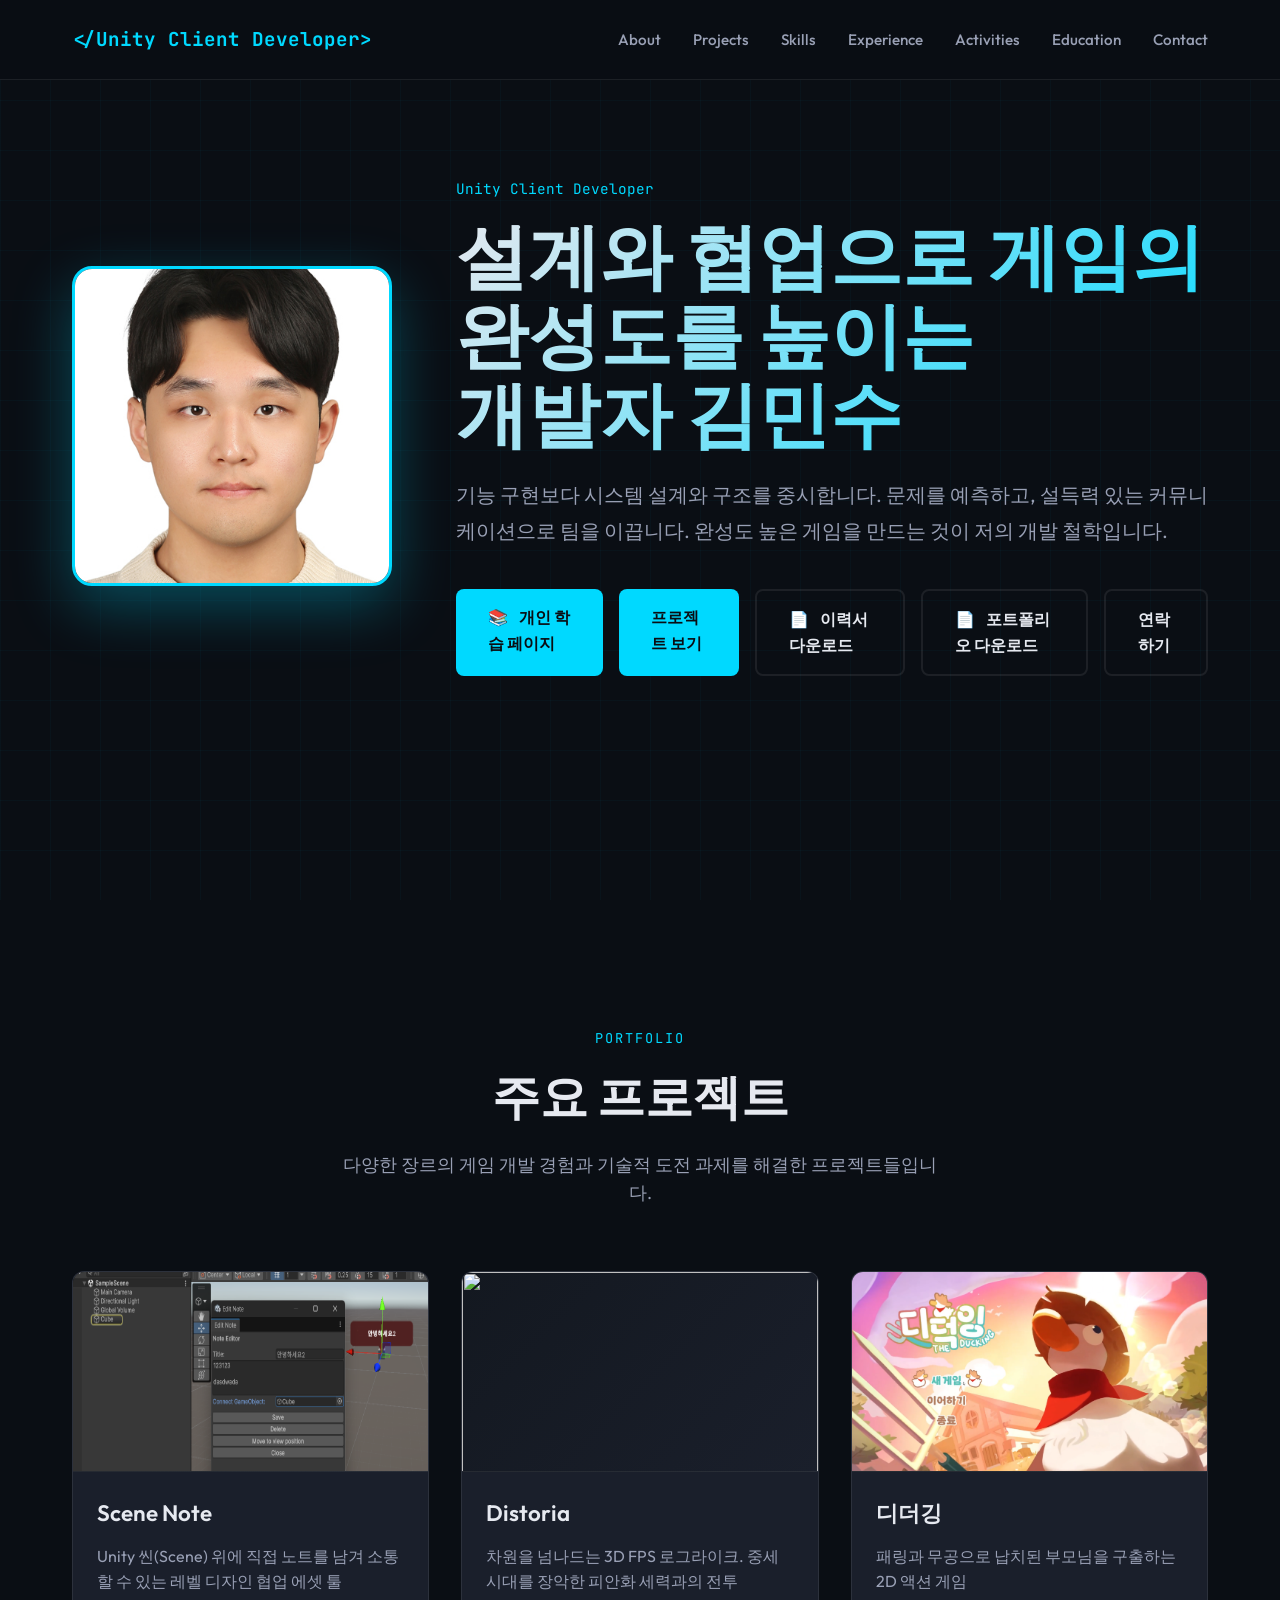
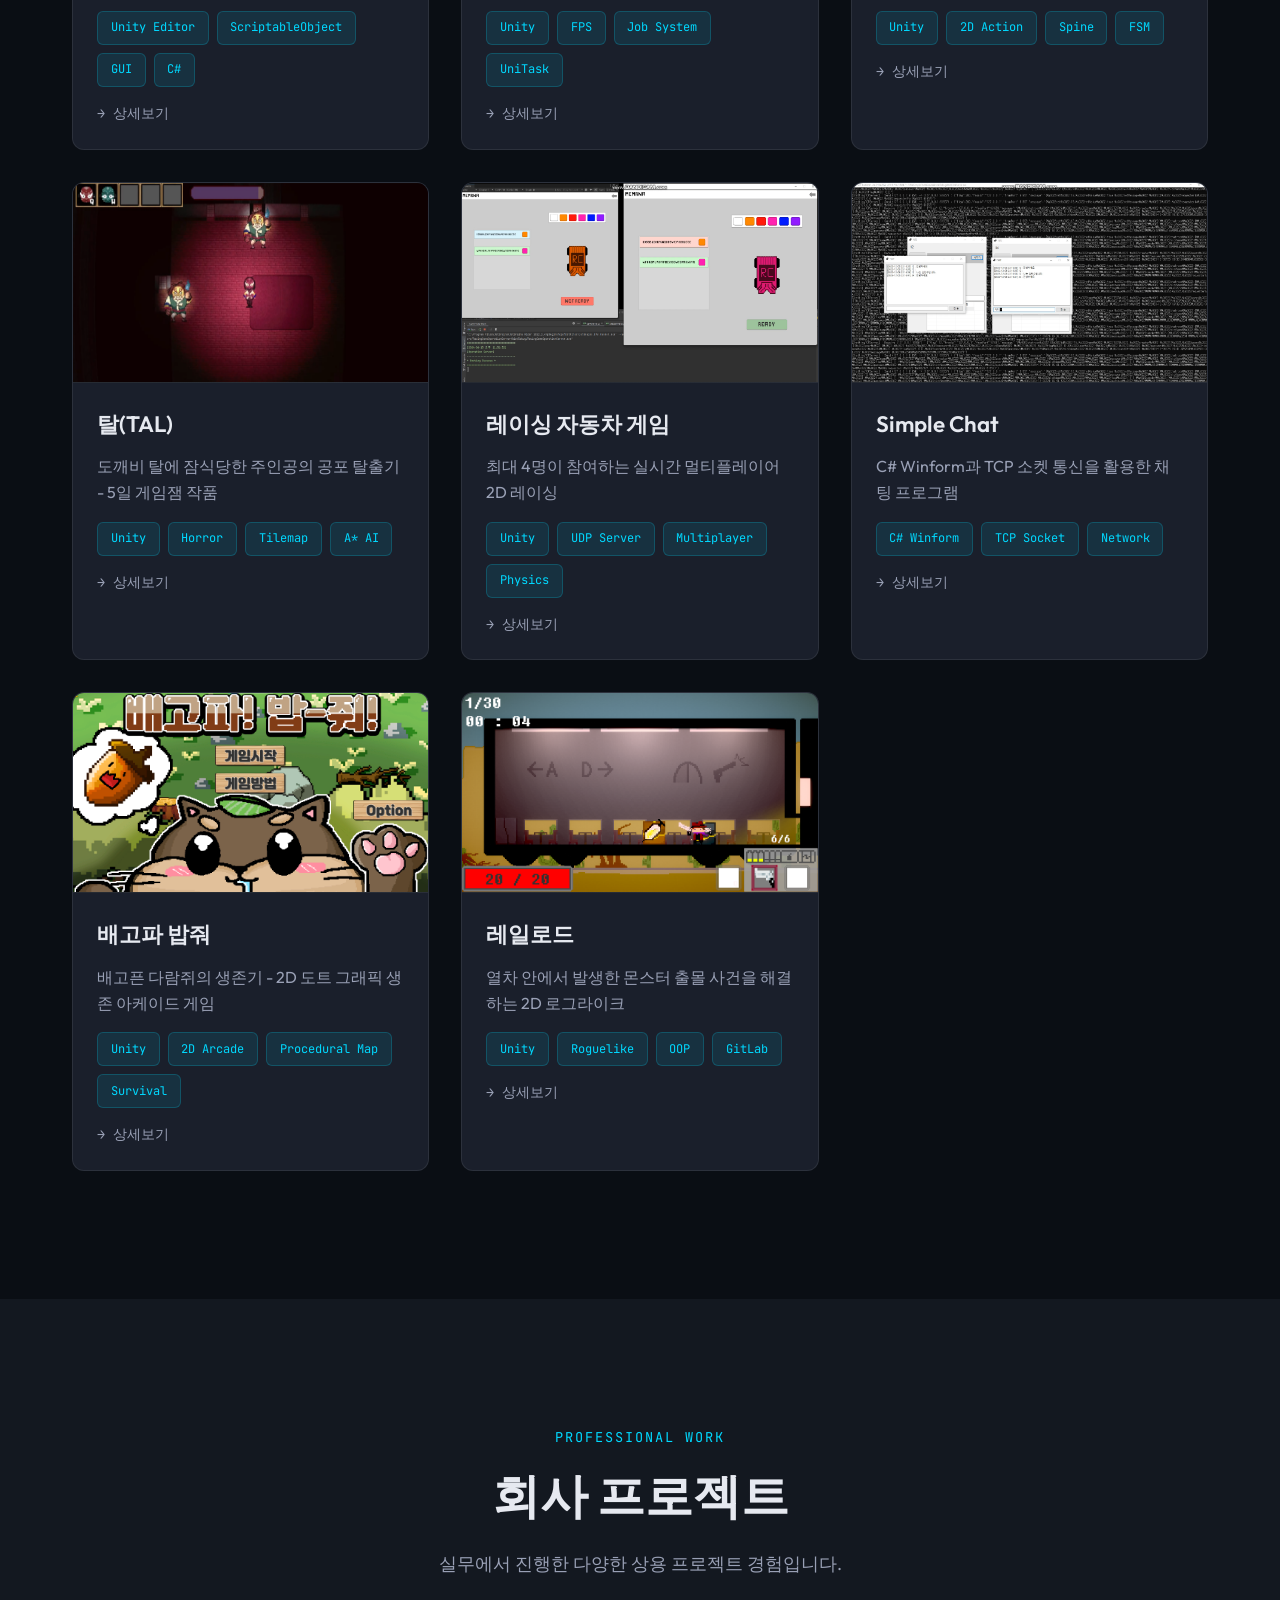
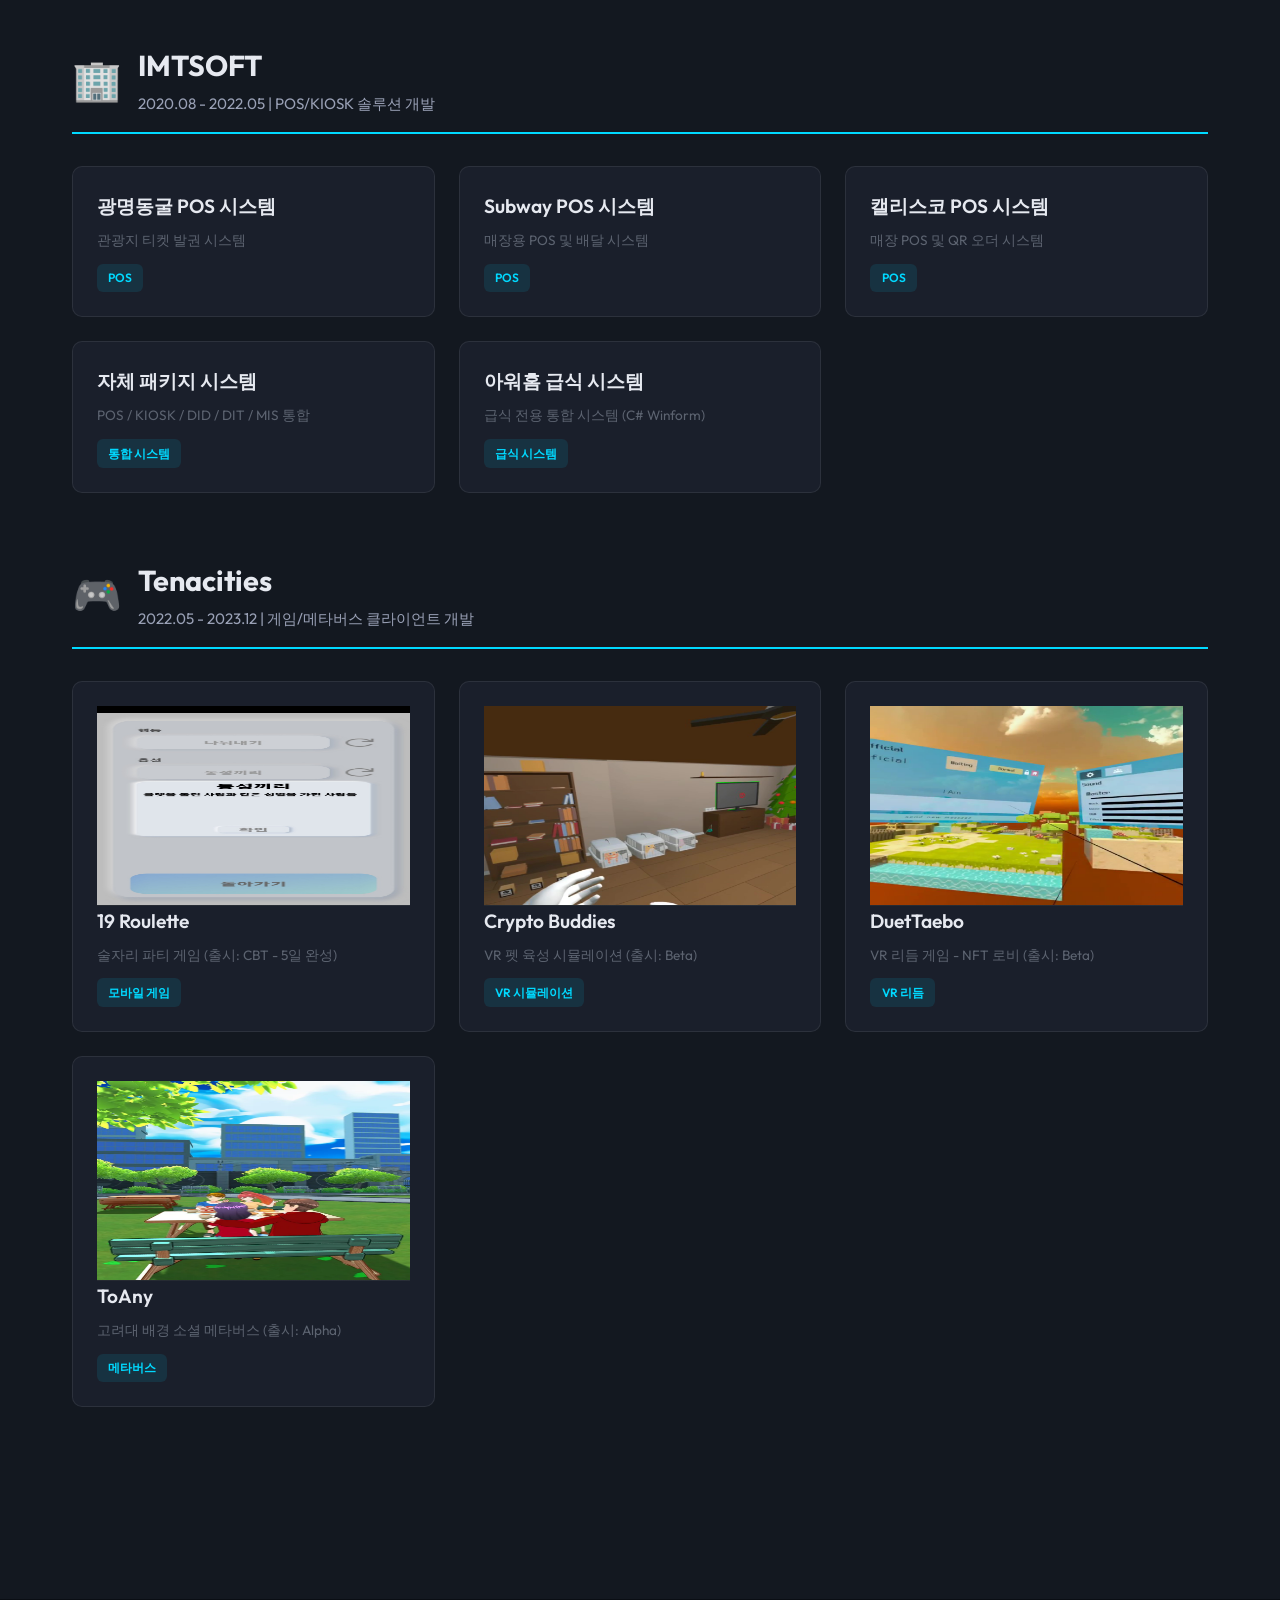
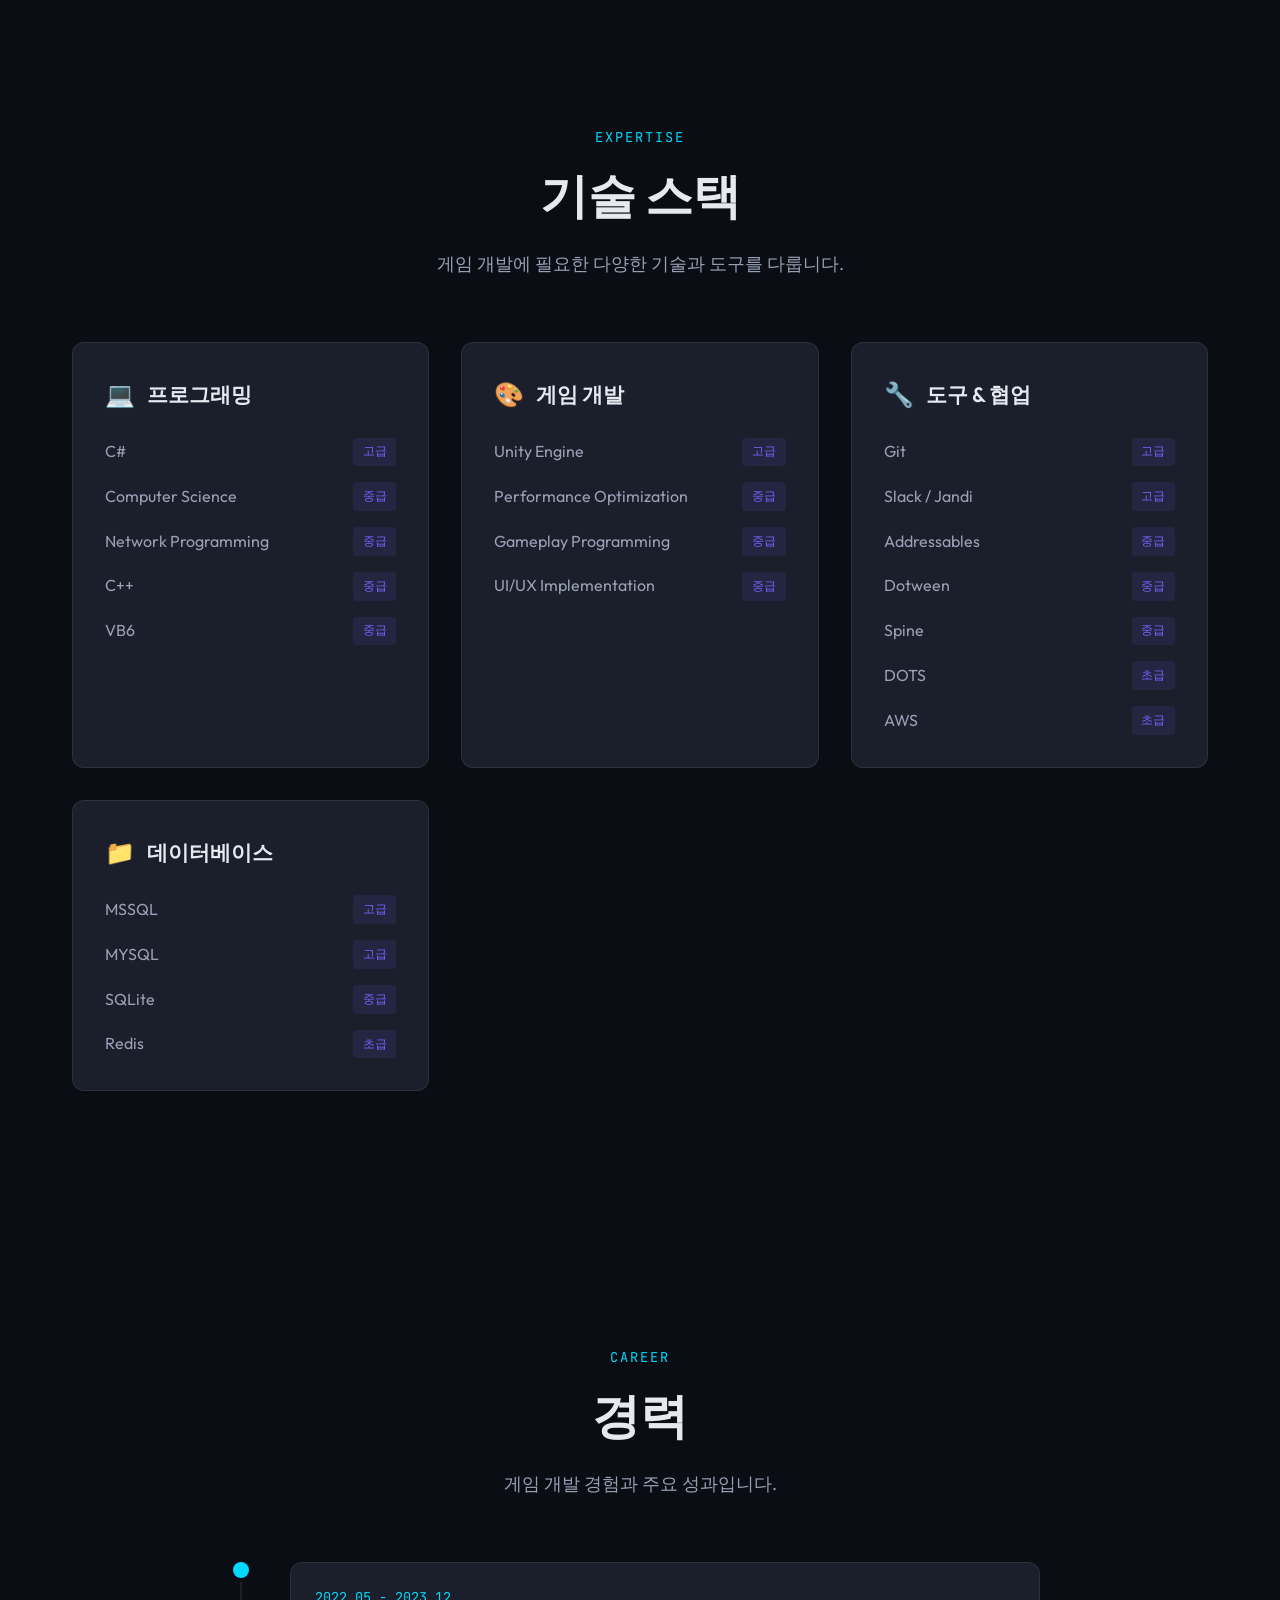
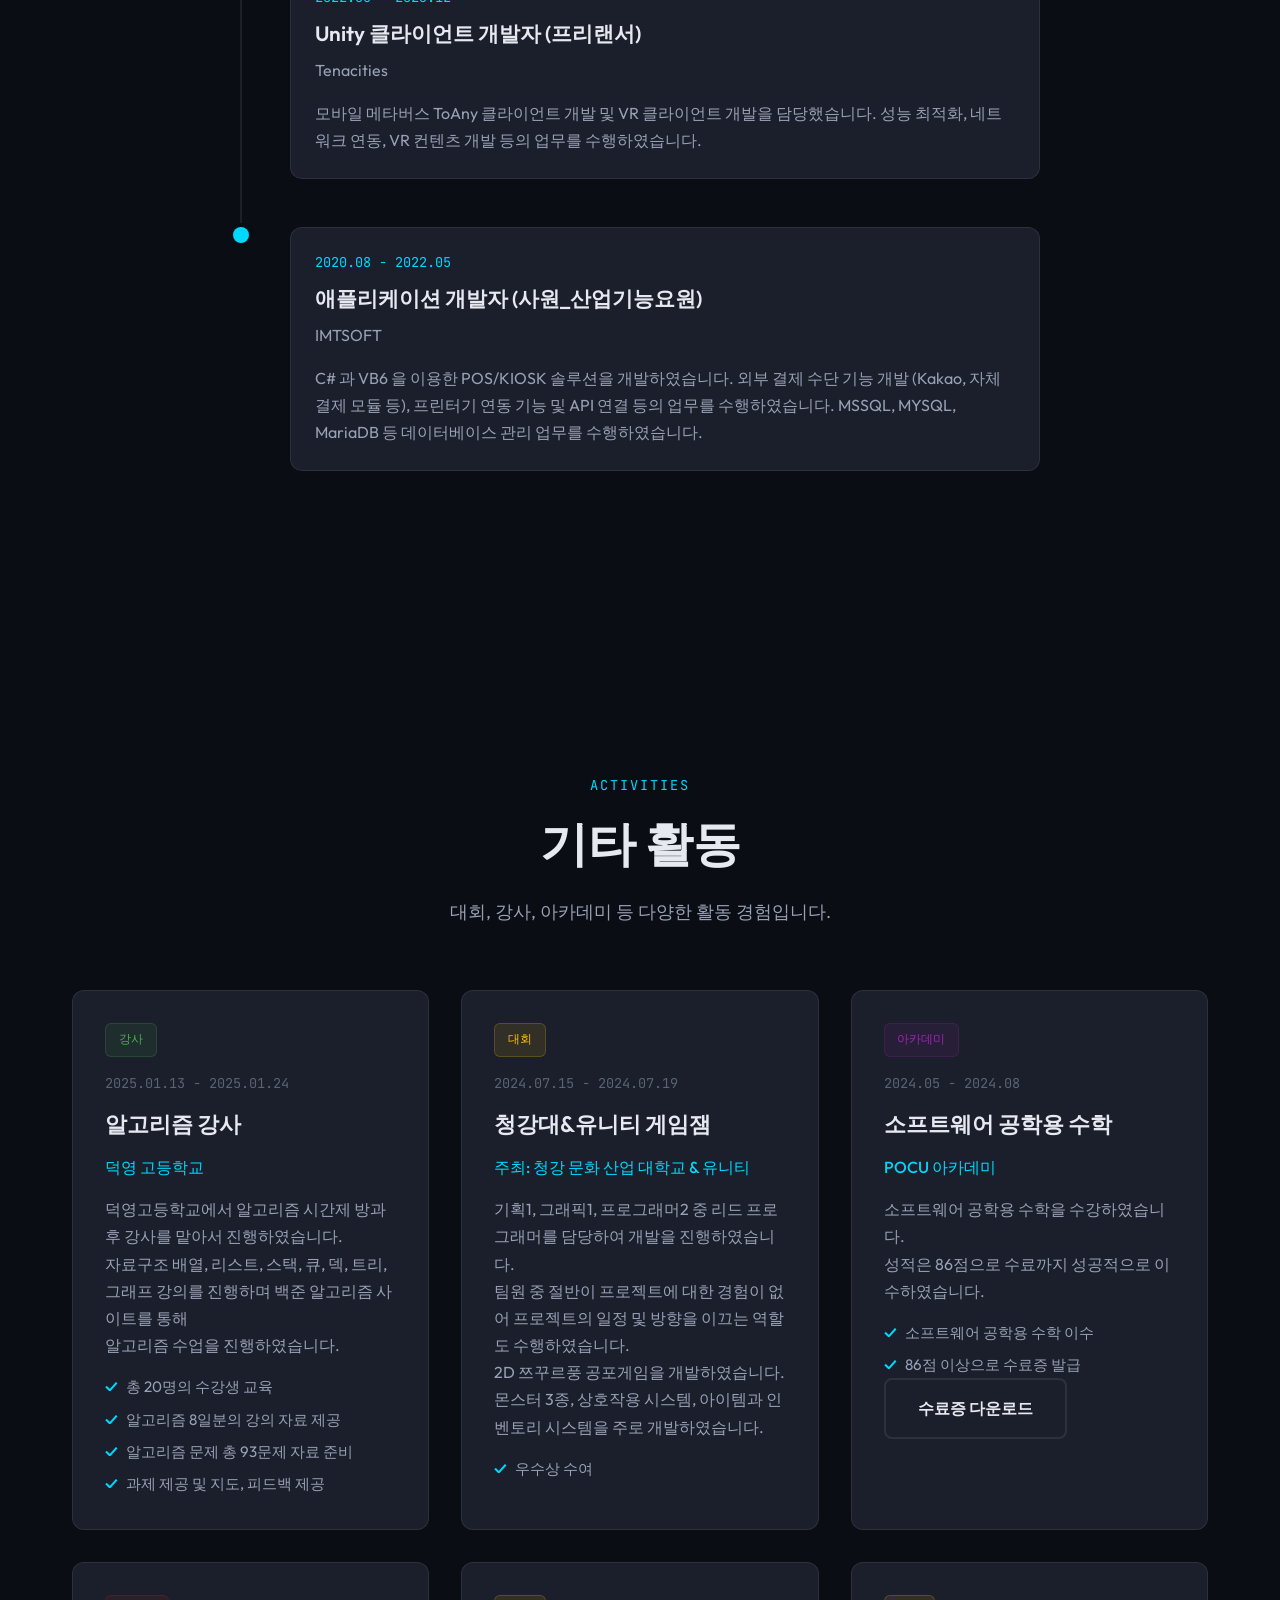
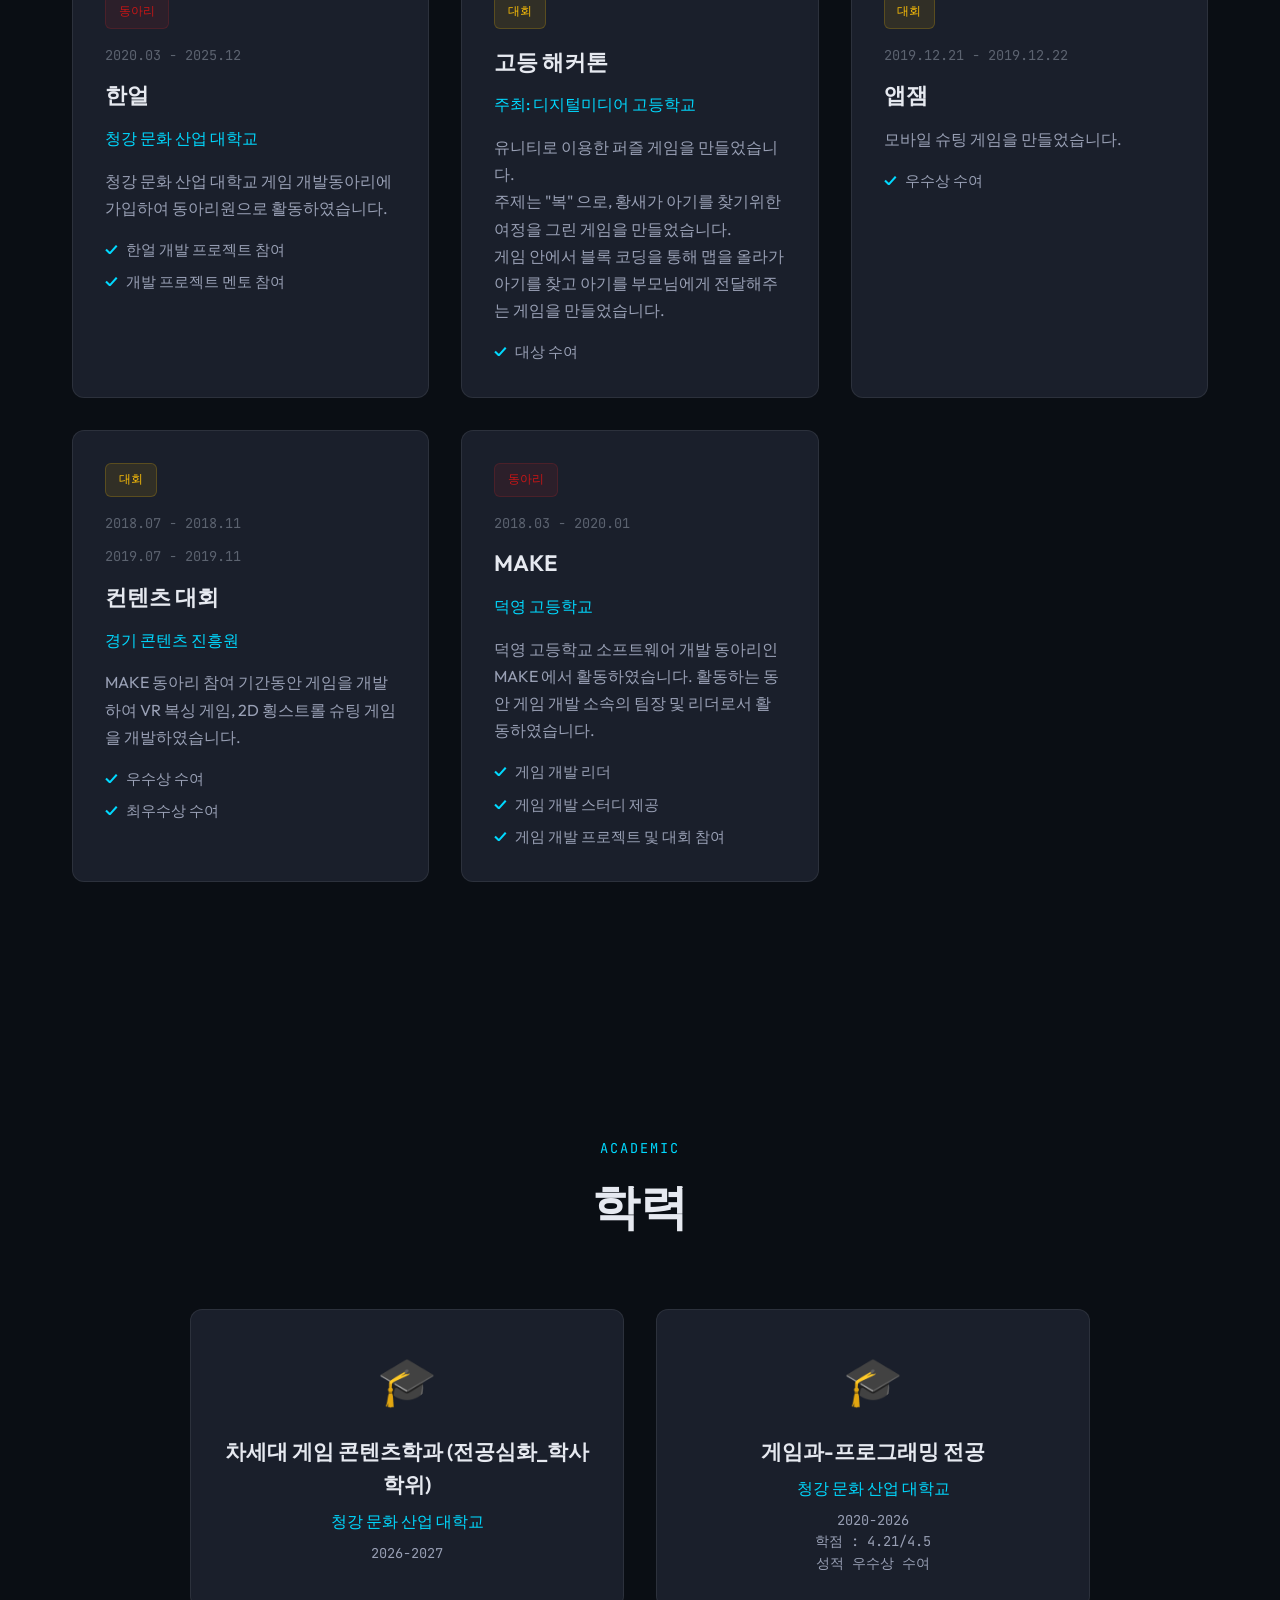
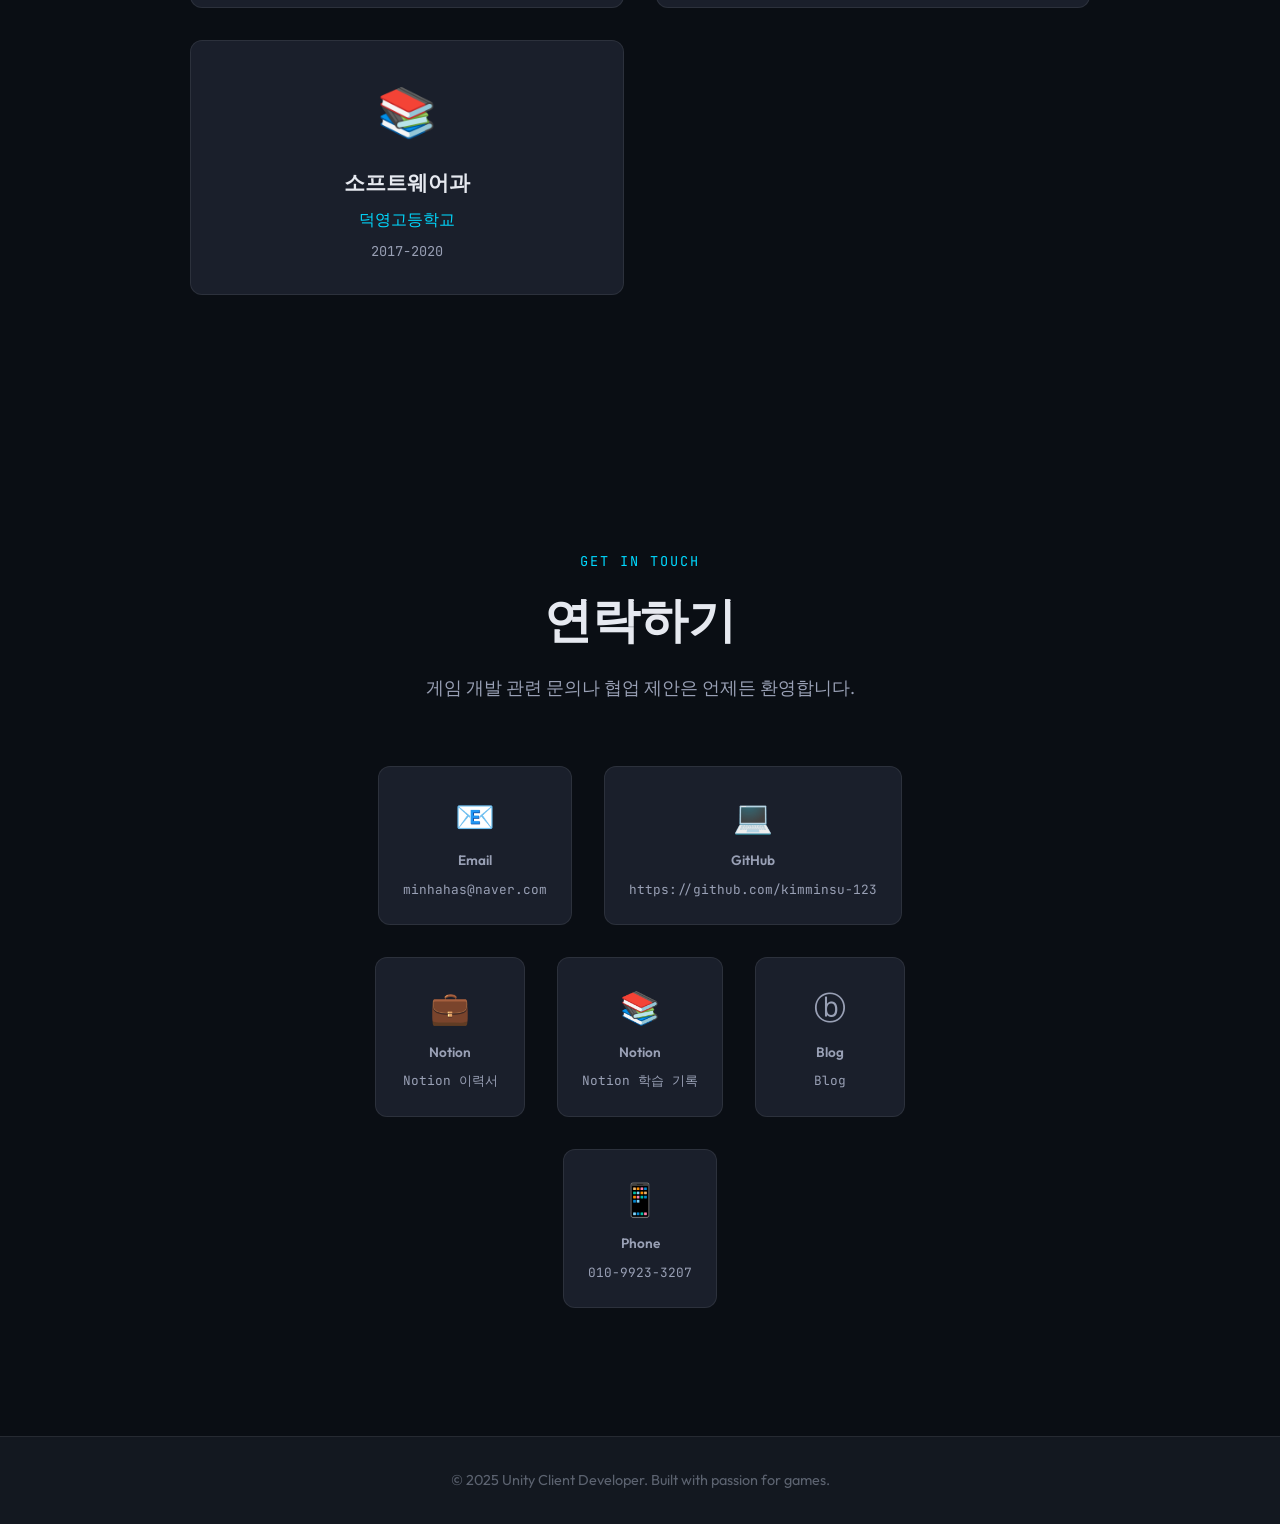
==== index.html @ aa077f9d "[feat] 씬노트 포폴 추가" ====
<!DOCTYPE html>
<html lang="ko">
<head>
    <meta charset="UTF-8">
    <meta name="viewport" content="width=device-width, initial-scale=1.0">
    <title>Kim Min Soo Portfolio</title>
    <link href="https://fonts.googleapis.com/css2?family=JetBrains+Mono:wght@400;500;700&family=Outfit:wght@300;400;500;600;700&display=swap" rel="stylesheet">
    <style>
        :root {
            --bg-primary: #0a0e14;
            --bg-secondary: #131820;
            --bg-card: #1a1f2b;
            --accent-primary: #00d9ff;
            --accent-secondary: #7b61ff;
            --text-primary: #e6e9f0;
            --text-secondary: #99a0b5;
            --text-muted: #5c6370;
            --border: rgba(255, 255, 255, 0.08);
            --shadow: rgba(0, 0, 0, 0.4);
        }

        * {
            margin: 0;
            padding: 0;
            box-sizing: border-box;
        }

        body {
            font-family: 'Outfit', sans-serif;
            background: var(--bg-primary);
            color: var(--text-primary);
            line-height: 1.6;
            overflow-x: hidden;
        }

            body::before {
                content: '';
                position: fixed;
                top: 0;
                left: 0;
                right: 0;
                bottom: 0;
                background-image: linear-gradient(rgba(0, 217, 255, 0.03) 1px, transparent 1px), linear-gradient(90deg, rgba(0, 217, 255, 0.03) 1px, transparent 1px);
                background-size: 50px 50px;
                pointer-events: none;
                z-index: 0;
            }

        .container {
            max-width: 1200px;
            margin: 0 auto;
            padding: 0 2rem;
            position: relative;
            z-index: 1;
        }

        nav {
            position: fixed;
            top: 0;
            left: 0;
            right: 0;
            background: rgba(10, 14, 20, 0.95);
            backdrop-filter: blur(10px);
            border-bottom: 1px solid var(--border);
            padding: 1.5rem 0;
            z-index: 100;
        }

            nav .container {
                display: flex;
                justify-content: space-between;
                align-items: center;
            }

        .nav-logo {
            font-family: 'JetBrains Mono', monospace;
            font-size: 1.2rem;
            font-weight: 700;
            color: var(--accent-primary);
            text-decoration: none;
        }

        .nav-links {
            display: flex;
            gap: 2rem;
            list-style: none;
        }

            .nav-links a {
                color: var(--text-secondary);
                text-decoration: none;
                font-size: 0.95rem;
                font-weight: 500;
                transition: color 0.3s;
                position: relative;
            }

                .nav-links a::after {
                    content: '';
                    position: absolute;
                    bottom: -5px;
                    left: 0;
                    width: 0;
                    height: 2px;
                    background: var(--accent-primary);
                    transition: width 0.3s;
                }

                .nav-links a:hover {
                    color: var(--accent-primary);
                }

                    .nav-links a:hover::after {
                        width: 100%;
                    }

        .hero {
            min-height: 100vh;
            display: flex;
            align-items: center;
            padding-top: 80px;
            position: relative;
        }

        .hero-wrapper {
            display: flex;
            align-items: center;
            gap: 4rem;
            width: 100%;
        }

        .hero-image {
            flex-shrink: 0;
        }

        .profile-image {
            width: 320px;
            height: 320px;
            border-radius: 20px;
            object-fit: cover;
            border: 3px solid var(--accent-primary);
            box-shadow: 0 20px 60px rgba(0, 217, 255, 0.3);
            background: linear-gradient(135deg, var(--bg-secondary), var(--bg-card));
            display: flex;
            align-items: center;
            justify-content: center;
            font-size: 6rem;
            opacity: 0;
            animation: fadeInScale 1s ease 0.2s forwards;
        }

        .hero-content {
            max-width: 800px;
            flex: 1;
        }

        @keyframes fadeInScale {
            from {
                opacity: 0;
                transform: scale(0.9);
            }

            to {
                opacity: 1;
                transform: scale(1);
            }
        }

        .hero-label {
            font-family: 'JetBrains Mono', monospace;
            font-size: 0.9rem;
            color: var(--accent-primary);
            margin-bottom: 1rem;
            display: inline-block;
            opacity: 0;
            animation: fadeInUp 0.8s ease forwards;
        }

        .hero-title {
            font-size: 4.5rem;
            font-weight: 700;
            line-height: 1.1;
            margin-bottom: 1.5rem;
            background: linear-gradient(135deg, var(--text-primary) 0%, var(--accent-primary) 100%);
            -webkit-background-clip: text;
            -webkit-text-fill-color: transparent;
            background-clip: text;
            opacity: 0;
            animation: fadeInUp 0.8s ease 0.2s forwards;
        }

        .hero-description {
            font-size: 1.25rem;
            color: var(--text-secondary);
            margin-bottom: 2.5rem;
            line-height: 1.8;
            opacity: 0;
            animation: fadeInUp 0.8s ease 0.4s forwards;
        }

        .hero-cta {
            display: flex;
            gap: 1rem;
            opacity: 0;
            animation: fadeInUp 0.8s ease 0.6s forwards;
        }

        .btn {
            padding: 1rem 2rem;
            border-radius: 8px;
            font-weight: 600;
            font-size: 1rem;
            text-decoration: none;
            transition: all 0.3s;
            display: inline-block;
            cursor: pointer;
            border: none;
        }

        .btn-primary {
            background: var(--accent-primary);
            color: var(--bg-primary);
        }

            .btn-primary:hover {
                background: var(--text-primary);
                transform: translateY(-2px);
                box-shadow: 0 10px 30px rgba(0, 217, 255, 0.3);
            }

        .btn-secondary {
            background: transparent;
            color: var(--text-primary);
            border: 2px solid var(--border);
        }

            .btn-secondary:hover {
                border-color: var(--accent-primary);
                color: var(--accent-primary);
            }

        section {
            padding: 8rem 0;
            position: relative;
        }

        .section-header {
            text-align: center;
            margin-bottom: 4rem;
        }

        .section-label {
            font-family: 'JetBrains Mono', monospace;
            font-size: 0.85rem;
            color: var(--accent-primary);
            text-transform: uppercase;
            letter-spacing: 2px;
            margin-bottom: 0.5rem;
        }

        .section-title {
            font-size: 3rem;
            font-weight: 700;
            margin-bottom: 1rem;
        }

        .section-description {
            font-size: 1.1rem;
            color: var(--text-secondary);
            max-width: 600px;
            margin: 0 auto;
        }

        .projects-grid {
            display: grid;
            grid-template-columns: repeat(auto-fit, minmax(350px, 1fr));
            gap: 2rem;
        }

        .project-card {
            background: var(--bg-card);
            border-radius: 12px;
            overflow: hidden;
            border: 1px solid var(--border);
            transition: all 0.4s;
            position: relative;
            cursor: pointer;
        }

            .project-card::before {
                content: '';
                position: absolute;
                top: 0;
                left: 0;
                right: 0;
                height: 3px;
                background: linear-gradient(90deg, var(--accent-primary), var(--accent-secondary));
                transform: scaleX(0);
                transition: transform 0.4s;
            }

            .project-card:hover {
                transform: translateY(-8px);
                border-color: var(--accent-primary);
                box-shadow: 0 20px 40px var(--shadow);
            }

                .project-card:hover::before {
                    transform: scaleX(1);
                }

        .project-image {
            width: 100%;
            height: 200px;
            background: linear-gradient(135deg, var(--bg-secondary), var(--bg-card));
            display: flex;
            align-items: center;
            justify-content: center;
            font-size: 3rem;
            border-bottom: 1px solid var(--border);
        }

        .project-content {
            padding: 1.5rem;
        }

        .project-title {
            font-size: 1.4rem;
            font-weight: 600;
            margin-bottom: 0.75rem;
        }

        .project-description {
            color: var(--text-secondary);
            margin-bottom: 1rem;
            line-height: 1.6;
        }

        .project-tags {
            display: flex;
            flex-wrap: wrap;
            gap: 0.5rem;
            margin-bottom: 1rem;
        }

        .tag {
            font-family: 'JetBrains Mono', monospace;
            font-size: 0.75rem;
            padding: 0.4rem 0.8rem;
            background: rgba(0, 217, 255, 0.1);
            color: var(--accent-primary);
            border-radius: 6px;
            border: 1px solid rgba(0, 217, 255, 0.2);
        }

        .project-links {
            display: flex;
            gap: 1rem;
        }

        .project-link {
            font-family: 'JetBrains Mono', monospace;
            font-size: 0.85rem;
            color: var(--text-secondary);
            text-decoration: none;
            transition: color 0.3s;
        }

            .project-link:hover {
                color: var(--accent-primary);
            }

        /* Modal Styles */
        .modal-overlay {
            position: fixed;
            top: 0;
            left: 0;
            right: 0;
            bottom: 0;
            background: rgba(10, 14, 20, 0.95);
            backdrop-filter: blur(10px);
            z-index: 1000;
            display: none;
            align-items: center;
            justify-content: center;
            padding: 2rem;
            overflow-y: auto;
        }

            .modal-overlay.active {
                display: flex;
            }

        .modal-content {
            background: var(--bg-card);
            border: 1px solid var(--border);
            border-radius: 16px;
            max-width: 1000px;
            width: 100%;
            max-height: 90vh;
            overflow-y: auto;
            position: relative;
            animation: modalSlideIn 0.4s ease;
        }

        @keyframes modalSlideIn {
            from {
                opacity: 0;
                transform: translateY(50px) scale(0.95);
            }

            to {
                opacity: 1;
                transform: translateY(0) scale(1);
            }
        }

        .modal-close {
            position: absolute;
            top: 1.5rem;
            right: 1.5rem;
            background: rgba(255, 255, 255, 0.1);
            border: 1px solid var(--border);
            width: 40px;
            height: 40px;
            border-radius: 50%;
            display: flex;
            align-items: center;
            justify-content: center;
            cursor: pointer;
            font-size: 1.5rem;
            color: var(--text-secondary);
            transition: all 0.3s;
            z-index: 10;
        }

            .modal-close:hover {
                background: var(--accent-primary);
                color: var(--bg-primary);
                transform: rotate(90deg);
            }

        .modal-header {
            padding: 3rem;
            padding-bottom: 2rem;
            border-bottom: 1px solid var(--border);
        }

        .modal-title {
            font-size: 2.5rem;
            font-weight: 700;
            margin-bottom: 1rem;
        }

        .modal-subtitle {
            color: var(--text-secondary);
            font-size: 1.1rem;
            margin-bottom: 1.5rem;
            line-height: 1.7;
        }

        .modal-meta {
            display: flex;
            gap: 2rem;
            flex-wrap: wrap;
        }

        .meta-item {
            display: flex;
            flex-direction: column;
            gap: 0.3rem;
        }

        .meta-label {
            font-family: 'JetBrains Mono', monospace;
            font-size: 0.75rem;
            color: var(--text-muted);
            text-transform: uppercase;
            letter-spacing: 1px;
        }

        .meta-value {
            color: var(--accent-primary);
            font-weight: 600;
        }

        .modal-body {
            padding: 3rem;
        }

        .modal-section {
            margin-bottom: 3rem;
        }

            .modal-section:last-child {
                margin-bottom: 0;
            }

        .modal-section-title {
            font-size: 1.5rem;
            font-weight: 600;
            margin-bottom: 1.5rem;
            display: flex;
            align-items: center;
            gap: 0.75rem;
        }

        .section-icon {
            font-size: 1.3rem;
        }

        .media-gallery {
            display: grid;
            gap: 1rem;
            margin-bottom: 1rem;
        }

        .media-item {
            border-radius: 12px;
            overflow: hidden;
            border: 1px solid var(--border);
            background: var(--bg-secondary);
        }

            .media-item img {
                width: 100%;
                height: auto;
                display: block;
            }

            .media-item video {
                width: 100%;
                height: auto;
                display: block;
            }

        .media-placeholder {
            aspect-ratio: 16/9;
            display: flex;
            align-items: center;
            justify-content: center;
            font-size: 4rem;
            color: var(--text-muted);
        }

        .responsibility-list {
            display: flex;
            flex-direction: column;
            gap: 1rem;
        }

        .responsibility-item {
            background: var(--bg-secondary);
            padding: 1.5rem;
            border-radius: 12px;
            border-left: 3px solid var(--accent-primary);
        }

        .responsibility-title {
            font-weight: 600;
            margin-bottom: 0.5rem;
            color: var(--text-primary);
        }

        .responsibility-description {
            color: var(--text-secondary);
            line-height: 1.7;
        }

        .features-grid {
            display: grid;
            grid-template-columns: repeat(auto-fit, minmax(250px, 1fr));
            gap: 1rem;
        }

        .feature-item {
            background: var(--bg-secondary);
            padding: 1.5rem;
            border-radius: 12px;
            border: 1px solid var(--border);
            transition: all 0.3s;
        }

            .feature-item:hover {
                border-color: var(--accent-primary);
                transform: translateY(-4px);
            }

        .feature-icon {
            font-size: 2rem;
            margin-bottom: 0.75rem;
        }

        .feature-title {
            font-weight: 600;
            margin-bottom: 0.5rem;
        }

        .feature-description {
            color: var(--text-secondary);
            font-size: 0.95rem;
            line-height: 1.6;
        }

        .tech-stack-list {
            display: flex;
            flex-wrap: wrap;
            gap: 0.75rem;
        }

        .tech-item {
            font-family: 'JetBrains Mono', monospace;
            font-size: 0.85rem;
            padding: 0.6rem 1rem;
            background: rgba(123, 97, 255, 0.15);
            color: var(--accent-secondary);
            border-radius: 8px;
            border: 1px solid rgba(123, 97, 255, 0.3);
        }

        .challenge-item {
            background: var(--bg-secondary);
            padding: 1.5rem;
            border-radius: 12px;
            margin-bottom: 1rem;
        }

            .challenge-item:last-child {
                margin-bottom: 0;
            }

        .challenge-question {
            font-weight: 600;
            color: var(--accent-primary);
            margin-bottom: 0.75rem;
            display: flex;
            align-items: flex-start;
            gap: 0.5rem;
        }

        .challenge-answer {
            color: var(--text-secondary);
            line-height: 1.7;
            padding-left: 1.5rem;
        }

        .modal-links {
            display: flex;
            gap: 1rem;
            flex-wrap: wrap;
        }

        .modal-btn {
            padding: 1rem 2rem;
            border-radius: 8px;
            font-weight: 600;
            text-decoration: none;
            transition: all 0.3s;
            display: inline-flex;
            align-items: center;
            gap: 0.5rem;
        }

        .modal-btn-primary {
            background: var(--accent-primary);
            color: var(--bg-primary);
        }

            .modal-btn-primary:hover {
                background: var(--text-primary);
                transform: translateY(-2px);
            }

        .modal-btn-secondary {
            background: transparent;
            color: var(--text-primary);
            border: 2px solid var(--border);
        }

            .modal-btn-secondary:hover {
                border-color: var(--accent-primary);
                color: var(--accent-primary);
            }

        .modal-btn-code {
            background: linear-gradient(135deg, var(--accent-secondary), var(--accent-primary));
            color: white;
            border: 2px solid transparent;
            font-weight: 700;
            box-shadow: 0 4px 15px rgba(123, 97, 255, 0.3);
        }

            .modal-btn-code:hover {
                box-shadow: 0 6px 25px rgba(123, 97, 255, 0.5);
                transform: translateY(-2px) scale(1.02);
            }


        /* Company Projects Section */
        #company-projects {
            background: var(--bg-secondary);
        }

        .company-section {
            margin-bottom: 4rem;
        }

        .company-header {
            display: flex;
            align-items: center;
            gap: 1rem;
            margin-bottom: 2rem;
            padding-bottom: 1rem;
            border-bottom: 2px solid var(--accent-primary);
        }

        .company-logo {
            font-size: 2.5rem;
        }

        .company-info h3 {
            font-size: 1.8rem;
            color: var(--text-primary);
            margin-bottom: 0.25rem;
        }

        .company-info p {
            color: var(--text-secondary);
            font-size: 0.95rem;
        }

        .company-projects-grid {
            display: grid;
            grid-template-columns: repeat(auto-fill, minmax(280px, 1fr));
            gap: 1.5rem;
        }

        .company-project-card {
            background: var(--bg-card);
            padding: 1.5rem;
            border-radius: 10px;
            border: 1px solid var(--border);
            transition: all 0.3s;
            cursor: pointer;
        }

            .company-project-card:hover {
                border-color: var(--accent-primary);
                transform: translateY(-4px);
                box-shadow: 0 8px 20px var(--shadow);
            }

        .company-project-title {
            font-size: 1.2rem;
            font-weight: 600;
            margin-bottom: 0.5rem;
            color: var(--text-primary);
        }

        .company-project-subtitle {
            font-size: 0.85rem;
            color: var(--text-muted);
            margin-bottom: 0.75rem;
        }

        .company-project-badge {
            display: inline-block;
            padding: 0.3rem 0.7rem;
            background: rgba(0, 217, 255, 0.1);
            color: var(--accent-primary);
            border-radius: 6px;
            font-size: 0.75rem;
            font-weight: 600;
        }

        /* Skills, Timeline, etc... */
        .skills-grid {
            display: grid;
            grid-template-columns: repeat(auto-fit, minmax(280px, 1fr));
            gap: 2rem;
        }

        .skill-category {
            background: var(--bg-card);
            padding: 2rem;
            border-radius: 12px;
            border: 1px solid var(--border);
            transition: all 0.3s;
        }

            .skill-category:hover {
                border-color: var(--accent-primary);
                transform: translateY(-4px);
            }

        .skill-category-title {
            font-size: 1.3rem;
            font-weight: 600;
            margin-bottom: 1.5rem;
            display: flex;
            align-items: center;
            gap: 0.75rem;
        }

        .skill-category-icon {
            font-size: 1.5rem;
        }

        .skill-list {
            display: flex;
            flex-direction: column;
            gap: 1rem;
        }

        .skill-item {
            display: flex;
            justify-content: space-between;
            align-items: center;
        }

        .skill-name {
            color: var(--text-secondary);
        }

        .skill-level {
            font-family: 'JetBrains Mono', monospace;
            font-size: 0.75rem;
            padding: 0.3rem 0.6rem;
            background: rgba(123, 97, 255, 0.1);
            color: var(--accent-secondary);
            border-radius: 4px;
        }

        .timeline {
            max-width: 800px;
            margin: 0 auto;
        }

        .timeline-item {
            position: relative;
            padding-left: 3rem;
            padding-bottom: 3rem;
            border-left: 2px solid var(--border);
        }

            .timeline-item:last-child {
                border-left: 2px solid transparent;
            }

        .timeline-dot {
            position: absolute;
            left: -9px;
            top: 0;
            width: 16px;
            height: 16px;
            border-radius: 50%;
            background: var(--accent-primary);
            box-shadow: 0 0 0 4px var(--bg-primary);
        }

        .timeline-content {
            background: var(--bg-card);
            padding: 1.5rem;
            border-radius: 12px;
            border: 1px solid var(--border);
            transition: all 0.3s;
        }

            .timeline-content:hover {
                border-color: var(--accent-primary);
                transform: translateX(8px);
            }

        .timeline-period {
            font-family: 'JetBrains Mono', monospace;
            font-size: 0.85rem;
            color: var(--accent-primary);
            margin-bottom: 0.5rem;
        }

        .timeline-title {
            font-size: 1.3rem;
            font-weight: 600;
            margin-bottom: 0.5rem;
        }

        .timeline-company {
            color: var(--text-secondary);
            margin-bottom: 1rem;
        }

        .timeline-description {
            color: var(--text-secondary);
            line-height: 1.7;
        }
        /* Activities Section */
        .activities-grid {
            display: grid;
            grid-template-columns: repeat(auto-fit, minmax(350px, 1fr));
            gap: 2rem;
        }

        .activity-card {
            background: var(--bg-card);
            padding: 2rem;
            border-radius: 12px;
            border: 1px solid var(--border);
            transition: all 0.3s;
            position: relative;
            overflow: hidden;
        }

            .activity-card::before {
                content: '';
                position: absolute;
                top: 0;
                left: 0;
                width: 4px;
                height: 100%;
                background: var(--accent-primary);
                transform: scaleY(0);
                transition: transform 0.3s;
            }

            .activity-card:hover {
                border-color: var(--accent-primary);
                transform: translateY(-4px);
                box-shadow: 0 10px 30px var(--shadow);
            }

                .activity-card:hover::before {
                    transform: scaleY(1);
                }

        .activity-category {
            display: inline-block;
            font-family: 'JetBrains Mono', monospace;
            font-size: 0.75rem;
            padding: 0.4rem 0.8rem;
            background: rgba(0, 217, 255, 0.1);
            color: var(--accent-primary);
            border-radius: 6px;
            border: 1px solid rgba(0, 217, 255, 0.2);
            margin-bottom: 1rem;
        }

            .activity-category.competition {
                background: rgba(255, 193, 7, 0.1);
                color: #ffc107;
                border-color: rgba(255, 193, 7, 0.2);
            }

            .activity-category.instructor {
                background: rgba(76, 175, 80, 0.1);
                color: #4caf50;
                border-color: rgba(76, 175, 80, 0.2);
            }

            .activity-category.academy {
                background: rgba(156, 39, 176, 0.1);
                color: #9c27b0;
                border-color: rgba(156, 39, 176, 0.2);
            }

            .activity-category.club {
                background: rgba(200, 39, 40, 0.1);
                color: #c71616;
                border-color: rgba(200, 39, 40, 0.2);
            }

        .activity-period {
            font-family: 'JetBrains Mono', monospace;
            font-size: 0.85rem;
            color: var(--text-muted);
            margin-bottom: 0.75rem;
        }

        .activity-title {
            font-size: 1.4rem;
            font-weight: 600;
            margin-bottom: 0.75rem;
            color: var(--text-primary);
        }

        .activity-organization {
            color: var(--accent-primary);
            font-weight: 500;
            margin-bottom: 1rem;
        }

        .activity-description {
            color: var(--text-secondary);
            line-height: 1.7;
            margin-bottom: 1rem;
        }

        .activity-achievements {
            display: flex;
            flex-direction: column;
            gap: 0.5rem;
        }

        .achievement-item {
            display: flex;
            align-items: flex-start;
            gap: 0.5rem;
            color: var(--text-secondary);
            font-size: 0.95rem;
        }

            .achievement-item::before {
                content: '✓';
                color: var(--accent-primary);
                font-weight: bold;
                flex-shrink: 0;
            }

        .education-grid {
            display: grid;
            grid-template-columns: repeat(auto-fit, minmax(300px, 1fr));
            gap: 2rem;
            max-width: 900px;
            margin: 0 auto;
        }

        .education-card {
            background: var(--bg-card);
            padding: 2rem;
            border-radius: 12px;
            border: 1px solid var(--border);
            transition: all 0.3s;
            text-align: center;
        }

            .education-card:hover {
                border-color: var(--accent-primary);
                transform: translateY(-4px);
            }

        .education-icon {
            font-size: 3rem;
            margin-bottom: 1rem;
        }

        .education-degree {
            font-size: 1.3rem;
            font-weight: 600;
            margin-bottom: 0.5rem;
        }

        .education-school {
            color: var(--accent-primary);
            font-weight: 500;
            margin-bottom: 0.5rem;
        }

        .education-period {
            font-family: 'JetBrains Mono', monospace;
            font-size: 0.85rem;
            color: var(--text-secondary);
        }

        .contact-content {
            max-width: 700px;
            margin: 0 auto;
            text-align: center;
        }

        .contact-links {
            display: flex;
            justify-content: center;
            gap: 2rem;
            margin-top: 3rem;
            flex-wrap: wrap;
        }

        .contact-item {
            display: flex;
            flex-direction: column;
            align-items: center;
            gap: 0.5rem;
            text-decoration: none;
            color: var(--text-secondary);
            transition: all 0.3s;
            padding: 1.5rem;
            background: var(--bg-card);
            border-radius: 12px;
            border: 1px solid var(--border);
            min-width: 150px;
        }

            .contact-item:hover {
                color: var(--accent-primary);
                border-color: var(--accent-primary);
                transform: translateY(-4px);
            }

        .contact-icon {
            font-size: 2rem;
        }

        .contact-label {
            font-size: 0.85rem;
            font-weight: 600;
        }

        .contact-value {
            font-family: 'JetBrains Mono', monospace;
            font-size: 0.8rem;
        }

        footer {
            background: var(--bg-secondary);
            border-top: 1px solid var(--border);
            padding: 2rem 0;
            text-align: center;
        }

            footer p {
                color: var(--text-muted);
                font-size: 0.9rem;
            }

        @keyframes fadeInUp {
            from {
                opacity: 0;
                transform: translateY(30px);
            }

            to {
                opacity: 1;
                transform: translateY(0);
            }
        }

        .fade-in {
            opacity: 0;
            transform: translateY(30px);
            transition: all 0.8s ease;
        }

            .fade-in.visible {
                opacity: 1;
                transform: translateY(0);
            }

        @media (max-width: 768px) {
            .nav-links {
                gap: 1rem;
            }

            .hero-wrapper {
                flex-direction: column;
                gap: 2rem;
            }

            .profile-image {
                width: 250px;
                height: 250px;
            }

            .hero-title {
                font-size: 3rem;
            }

            .section-title {
                font-size: 2rem;
            }

            .projects-grid,
            .skills-grid,
            .education-grid {
                grid-template-columns: 1fr;
            }

            .contact-links {
                flex-direction: column;
                align-items: center;
            }

            .modal-content {
                margin: 1rem;
            }

            .modal-header,
            .modal-body {
                padding: 2rem 1.5rem;
            }

            .modal-title {
                font-size: 2rem;
            }

            .features-grid {
                grid-template-columns: 1fr;
            }
        }
    </style>
</head>
<body>
    <nav>
        <div class="container">
            <a href="#about" class="nav-logo">&lt;/Unity Client Developer&gt;</a>
            <ul class="nav-links">
                <li><a href="#about">About</a></li>
                <li><a href="#projects">Projects</a></li>
                <li><a href="#skills">Skills</a></li>
                <li><a href="#experience">Experience</a></li>
                <li><a href="#activities">Activities</a></li>
                <li><a href="#education">Education</a></li>
                <li><a href="#contact">Contact</a></li>
            </ul>
        </div>
    </nav>

    <section class="hero" id="about">
        <div class="container">
            <div class="hero-wrapper">
                <div class="hero-image">
                    <img src="profile_img.jpg" alt="Profile" class="profile-image">
                </div>
                <div class="hero-content">
                    <div class="hero-label">Unity Client Developer</div>
                    <h1 class="hero-title">
                        설계와 협업으로
                        게임의 완성도를 높이는
                        <br>개발자 김민수
                    </h1>
                    <p class="hero-description">
                        기능 구현보다 시스템 설계와 구조를 중시합니다.
                        문제를 예측하고, 설득력 있는 커뮤니케이션으로 팀을 이끕니다.
                        완성도 높은 게임을 만드는 것이 저의 개발 철학입니다.
                    </p>
                    <div class="hero-cta">
                        <a href="https://spiny-curve-75f.notion.site/d901e50a53f546deaff5b3039f2444fa?pvs=74" class="btn btn-primary">
				<span style="margin-right: 0.5rem;">📚</span>
				개인 학습 페이지
			</a>
                        <a href="#projects" class="btn btn-primary">프로젝트 보기</a>
                        <a href="김민수_이력서 및 경력 기술서.pdf" class="btn btn-secondary" download>
                            <span style="margin-right: 0.5rem;">📄</span>
                            이력서 다운로드
                        </a>
			<a href="김민수_포트폴리오.pdf" class="btn btn-secondary" download>
                            <span style="margin-right: 0.5rem;">📄</span>
                            포트폴리오 다운로드
                        </a>
                        <a href="#contact" class="btn btn-secondary">연락하기</a>
                    </div>
                </div>
            </div>
        </div>
    </section>

    <section id="projects">
        <div class="container">
            <div class="section-header">
                <div class="section-label">Portfolio</div>
                <h2 class="section-title">주요 프로젝트</h2>
                <p class="section-description">
                    다양한 장르의 게임 개발 경험과 기술적 도전 과제를 해결한 프로젝트들입니다.
                </p>
            </div>
            <div class="projects-grid">
                <div class="project-card fade-in">
                    <img src="scenenote_img1.png" class="project-image" alt="Scene Note Thumbnail">
                    <div class="project-content">
                        <h3 class="project-title">Scene Note</h3>
                        <p class="project-description">
                            Unity 씬(Scene) 위에 직접 노트를 남겨 소통할 수 있는 레벨 디자인 협업 에셋 툴
                        </p>
                        <div class="project-tags">
                            <span class="tag">Unity Editor</span>
                            <span class="tag">ScriptableObject</span>
                            <span class="tag">GUI</span>
                            <span class="tag">C#</span>
                        </div>
                        <div class="project-links">
                            <a href="#" class="project-link" onclick="openProjectModal('sceneNote')">→ 상세보기</a>
                        </div>
                    </div>
                </div>

                <div class="project-card fade-in">
                    <img src="distoria_img.png" class="project-image">
                    <div class="project-content">
                        <h3 class="project-title">Distoria</h3>
                        <p class="project-description">
                            차원을 넘나드는 3D FPS 로그라이크. 중세시대를 장악한 피안화 세력과의 전투
                        </p>
                        <div class="project-tags">
                            <span class="tag">Unity</span>
                            <span class="tag">FPS</span>
                            <span class="tag">Job System</span>
                            <span class="tag">UniTask</span>
                        </div>
                        <div class="project-links">
                            <a href="#" class="project-link" onclick="openProjectModal('distoria')">→ 상세보기</a>
                        </div>
                    </div>
                </div>

                <div class="project-card fade-in">
                    <img src="deducking_img.png" class="project-image">
                    <div class="project-content">
                        <h3 class="project-title">디더깅</h3>
                        <p class="project-description">
                            패링과 무공으로 납치된 부모님을 구출하는 2D 액션 게임
                        </p>
                        <div class="project-tags">
                            <span class="tag">Unity</span>
                            <span class="tag">2D Action</span>
                            <span class="tag">Spine</span>
                            <span class="tag">FSM</span>
                        </div>
                        <div class="project-links">
                            <a href="#" class="project-link" onclick="openProjectModal('didducking')">→ 상세보기</a>
                        </div>
                    </div>
                </div>

                <div class="project-card fade-in">
                    <img src="tal_img.png" class="project-image">
                    <div class="project-content">
                        <h3 class="project-title">탈(TAL)</h3>
                        <p class="project-description">
                            도깨비 탈에 잠식당한 주인공의 공포 탈출기 - 5일 게임잼 작품
                        </p>
                        <div class="project-tags">
                            <span class="tag">Unity</span>
                            <span class="tag">Horror</span>
                            <span class="tag">Tilemap</span>
                            <span class="tag">A* AI</span>
                        </div>
                        <div class="project-links">
                            <a href="#" class="project-link" onclick="openProjectModal('tal')">→ 상세보기</a>
                        </div>
                    </div>
                </div>

                <div class="project-card fade-in">
                    <img src="racingcar_img.png" class="project-image">
                    <div class="project-content">
                        <h3 class="project-title">레이싱 자동차 게임</h3>
                        <p class="project-description">
                            최대 4명이 참여하는 실시간 멀티플레이어 2D 레이싱
                        </p>
                        <div class="project-tags">
                            <span class="tag">Unity</span>
                            <span class="tag">UDP Server</span>
                            <span class="tag">Multiplayer</span>
                            <span class="tag">Physics</span>
                        </div>
                        <div class="project-links">
                            <a href="#" class="project-link" onclick="openProjectModal('racingCar')">→ 상세보기</a>
                        </div>
                    </div>
                </div>

                <div class="project-card fade-in">
                    <img src="simplechat_img.png" class="project-image">
                    <div class="project-content">
                        <h3 class="project-title">Simple Chat</h3>
                        <p class="project-description">
                            C# Winform과 TCP 소켓 통신을 활용한 채팅 프로그램
                        </p>
                        <div class="project-tags">
                            <span class="tag">C# Winform</span>
                            <span class="tag">TCP Socket</span>
                            <span class="tag">Network</span>
                        </div>
                        <div class="project-links">
                            <a href="#" class="project-link" onclick="openProjectModal('simpleChat')">→ 상세보기</a>
                        </div>
                    </div>
                </div>

                <div class="project-card fade-in">
                    <img src="hungrysquirrel_img.png" class="project-image">
                    <div class="project-content">
                        <h3 class="project-title">배고파 밥줘</h3>
                        <p class="project-description">
                            배고픈 다람쥐의 생존기 - 2D 도트 그래픽 생존 아케이드 게임
                        </p>
                        <div class="project-tags">
                            <span class="tag">Unity</span>
                            <span class="tag">2D Arcade</span>
                            <span class="tag">Procedural Map</span>
                            <span class="tag">Survival</span>
                        </div>
                        <div class="project-links">
                            <a href="#" class="project-link" onclick="openProjectModal('hungrySquirrel')">→ 상세보기</a>
                        </div>
                    </div>
                </div>

                <div class="project-card fade-in">
                    <img src="railroad_img.png" class="project-image">
                    <div class="project-content">
                        <h3 class="project-title">레일로드</h3>
                        <p class="project-description">
                            열차 안에서 발생한 몬스터 출몰 사건을 해결하는 2D 로그라이크
                        </p>
                        <div class="project-tags">
                            <span class="tag">Unity</span>
                            <span class="tag">Roguelike</span>
                            <span class="tag">OOP</span>
                            <span class="tag">GitLab</span>
                        </div>
                        <div class="project-links">
                            <a href="#" class="project-link" onclick="openProjectModal('railroad')">→ 상세보기</a>
                        </div>
                    </div>
                </div>
            </div>
        </div>
    </section>


    <section id="company-projects">
        <div class="container">
            <div class="section-header">
                <div class="section-label">Professional Work</div>
                <h2 class="section-title">회사 프로젝트</h2>
                <p class="section-description">
                    실무에서 진행한 다양한 상용 프로젝트 경험입니다.
                </p>
            </div>

            <!-- IMTSOFT Projects -->
            <div class="company-section fade-in">
                <div class="company-header">
                    <div class="company-logo">🏢</div>
                    <div class="company-info">
                        <h3>IMTSOFT</h3>
                        <p>2020.08 - 2022.05 | POS/KIOSK 솔루션 개발</p>
                    </div>
                </div>
                <div class="company-projects-grid">
                    <div class="company-project-card" onclick="openProjectModal('imtsoft_gwangmyeong_pos')">
                        <h4 class="company-project-title">광명동굴 POS 시스템</h4>
                        <p class="company-project-subtitle">관광지 티켓 발권 시스템</p>
                        <span class="company-project-badge">POS</span>
                    </div>
                    <div class="company-project-card" onclick="openProjectModal('imtsoft_subway_pos')">
                        <h4 class="company-project-title">Subway POS 시스템</h4>
                        <p class="company-project-subtitle">매장용 POS 및 배달 시스템</p>
                        <span class="company-project-badge">POS</span>
                    </div>
                    <div class="company-project-card" onclick="openProjectModal('imtsoft_callisco_pos')">
                        <h4 class="company-project-title">캘리스코 POS 시스템</h4>
                        <p class="company-project-subtitle">매장 POS 및 QR 오더 시스템</p>
                        <span class="company-project-badge">POS</span>
                    </div>
                    <div class="company-project-card" onclick="openProjectModal('imtsoft_package_system')">
                        <h4 class="company-project-title">자체 패키지 시스템</h4>
                        <p class="company-project-subtitle">POS / KIOSK / DID / DIT / MIS 통합</p>
                        <span class="company-project-badge">통합 시스템</span>
                    </div>
                    <div class="company-project-card" onclick="openProjectModal('imtsoft_ourhome_meal')">
                        <h4 class="company-project-title">아워홈 급식 시스템</h4>
                        <p class="company-project-subtitle">급식 전용 통합 시스템 (C# Winform)</p>
                        <span class="company-project-badge">급식 시스템</span>
                    </div>
                </div>
            </div>

            <!-- Tenacities Projects -->
            <div class="company-section fade-in">
                <div class="company-header">
                    <div class="company-logo">🎮</div>
                    <div class="company-info">
                        <h3>Tenacities</h3>
                        <p>2022.05 - 2023.12 | 게임/메타버스 클라이언트 개발</p>
                    </div>
                </div>
                <div class="company-projects-grid">
                    <div class="company-project-card" onclick="openProjectModal('tenacities_19roulette')">
                        <img src="19roulette_img1.png" class="project-image">
                        <h4 class="company-project-title">19 Roulette</h4>
                        <p class="company-project-subtitle">술자리 파티 게임 (출시: CBT - 5일 완성)</p>
                        <span class="company-project-badge">모바일 게임</span>
                    </div>
                    <div class="company-project-card" onclick="openProjectModal('tenacities_cryptobuddies')">
                        <img src="cryptobuddies_img1.png" class="project-image">
                        <h4 class="company-project-title">Crypto Buddies</h4>
                        <p class="company-project-subtitle">VR 펫 육성 시뮬레이션 (출시: Beta)</p>
                        <span class="company-project-badge">VR 시뮬레이션</span>
                    </div>
                    <div class="company-project-card" onclick="openProjectModal('tenacities_duettaebo')">
                        <img src="duettaebo_img1.png" class="project-image">
                        <h4 class="company-project-title">DuetTaebo</h4>
                        <p class="company-project-subtitle">VR 리듬 게임 - NFT 로비 (출시: Beta)</p>
                        <span class="company-project-badge">VR 리듬</span>
                    </div>
                    <div class="company-project-card" onclick="openProjectModal('tenacities_toany')">
                        <img src="toany_img1.png" class="project-image">
                        <h4 class="company-project-title">ToAny</h4>
                        <p class="company-project-subtitle">고려대 배경 소셜 메타버스 (출시: Alpha)</p>
                        <span class="company-project-badge">메타버스</span>
                    </div>
                </div>
            </div>
        </div>
    </section>

    <section id="skills">
        <div class="container">
            <div class="section-header">
                <div class="section-label">Expertise</div>
                <h2 class="section-title">기술 스택</h2>
                <p class="section-description">
                    게임 개발에 필요한 다양한 기술과 도구를 다룹니다.
                </p>
            </div>
            <div class="skills-grid">
                <div class="skill-category fade-in">
                    <h3 class="skill-category-title">
                        <span class="skill-category-icon">💻</span>
                        프로그래밍
                    </h3>
                    <div class="skill-list">
                        <div class="skill-item">
                            <span class="skill-name">C#</span>
                            <span class="skill-level">고급</span>
                        </div>
                        <div class="skill-item">
                            <span class="skill-name">Computer Science</span>
                            <span class="skill-level">중급</span>
                        </div>
                        <div class="skill-item">
                            <span class="skill-name">Network Programming</span>
                            <span class="skill-level">중급</span>
                        </div>
                        <div class="skill-item">
                            <span class="skill-name">C++</span>
                            <span class="skill-level">중급</span>
                        </div>
                        <div class="skill-item">
                            <span class="skill-name">VB6</span>
                            <span class="skill-level">중급</span>
                        </div>
                    </div>
                </div>

                <div class="skill-category fade-in">
                    <h3 class="skill-category-title">
                        <span class="skill-category-icon">🎨</span>
                        게임 개발
                    </h3>
                    <div class="skill-list">
                        <div class="skill-item">
                            <span class="skill-name">Unity Engine</span>
                            <span class="skill-level">고급</span>
                        </div>
                        <div class="skill-item">
                            <span class="skill-name">Performance Optimization</span>
                            <span class="skill-level">중급</span>
                        </div>
                        <div class="skill-item">
                            <span class="skill-name">Gameplay Programming</span>
                            <span class="skill-level">중급</span>
                        </div>
                        <div class="skill-item">
                            <span class="skill-name">UI/UX Implementation</span>
                            <span class="skill-level">중급</span>
                        </div>
                    </div>
                </div>

                <div class="skill-category fade-in">
                    <h3 class="skill-category-title">
                        <span class="skill-category-icon">🔧</span>
                        도구 & 협업
                    </h3>
                    <div class="skill-list">
                        <div class="skill-item">
                            <span class="skill-name">Git</span>
                            <span class="skill-level">고급</span>
                        </div>
                        <div class="skill-item">
                            <span class="skill-name">Slack / Jandi</span>
                            <span class="skill-level">고급</span>
                        </div>
                        <div class="skill-item">
                            <span class="skill-name">Addressables</span>
                            <span class="skill-level">중급</span>
                        </div>
                        <div class="skill-item">
                            <span class="skill-name">Dotween</span>
                            <span class="skill-level">중급</span>
                        </div>
                        <div class="skill-item">
                            <span class="skill-name">Spine</span>
                            <span class="skill-level">중급</span>
                        </div>
                        <div class="skill-item">
                            <span class="skill-name">DOTS</span>
                            <span class="skill-level">초급</span>
                        </div>
                        <div class="skill-item">
                            <span class="skill-name">AWS</span>
                            <span class="skill-level">초급</span>
                        </div>
                    </div>
                </div>

                <div class="skill-category fade-in">
                    <h3 class="skill-category-title">
                        <span class="skill-category-icon">📁</span>
                        데이터베이스
                    </h3>
                    <div class="skill-list">
                        <div class="skill-item">
                            <span class="skill-name">MSSQL</span>
                            <span class="skill-level">고급</span>
                        </div>
                        <div class="skill-item">
                            <span class="skill-name">MYSQL</span>
                            <span class="skill-level">고급</span>
                        </div>
                        <div class="skill-item">
                            <span class="skill-name">SQLite</span>
                            <span class="skill-level">중급</span>
                        </div>
                        <div class="skill-item">
                            <span class="skill-name">Redis</span>
                            <span class="skill-level">초급</span>
                        </div>
                    </div>
                </div>
            </div>
        </div>
    </section>

    <section id="experience">
        <div class="container">
            <div class="section-header">
                <div class="section-label">Career</div>
                <h2 class="section-title">경력</h2>
                <p class="section-description">
                    게임 개발 경험과 주요 성과입니다.
                </p>
            </div>
            <div class="timeline">
                <div class="timeline-item fade-in">
                    <div class="timeline-dot"></div>
                    <div class="timeline-content">
                        <div class="timeline-period">2022.05 - 2023.12</div>
                        <h3 class="timeline-title">Unity 클라이언트 개발자 (프리랜서)</h3>
                        <div class="timeline-company">Tenacities</div>
                        <p class="timeline-description">
                            모바일 메타버스 ToAny 클라이언트 개발 및 VR 클라이언트 개발을 담당했습니다.
                            성능 최적화, 네트워크 연동, VR 컨텐츠 개발 등의 업무를 수행하였습니다.
                        </p>
                    </div>
                </div>

                <div class="timeline-item fade-in">
                    <div class="timeline-dot"></div>
                    <div class="timeline-content">
                        <div class="timeline-period">2020.08 - 2022.05</div>
                        <h3 class="timeline-title">애플리케이션 개발자 (사원_산업기능요원)</h3>
                        <div class="timeline-company">IMTSOFT</div>
                        <p class="timeline-description">
                            C# 과 VB6 을 이용한 POS/KIOSK 솔루션을 개발하였습니다.
                            외부 결제 수단 기능 개발 (Kakao, 자체 결제 모듈 등), 프린터기 연동 기능 및 API 연결 등의 업무를 수행하였습니다.
                            MSSQL, MYSQL, MariaDB 등 데이터베이스 관리 업무를 수행하였습니다.
                        </p>
                    </div>
                </div>
            </div>
        </div>
    </section>

    <!-- Activities Section (대회, 강사, 아카데미 경험) -->
    <section id="activities">
        <div class="container">
            <div class="section-header">
                <div class="section-label">Activities</div>
                <h2 class="section-title">기타 활동</h2>
                <p class="section-description">
                    대회, 강사, 아카데미 등 다양한 활동 경험입니다.
                </p>
            </div>
            <div class="activities-grid">
                <div class="activity-card fade-in">
                    <span class="activity-category instructor">강사</span>
                    <div class="activity-period">2025.01.13 - 2025.01.24</div>
                    <h3 class="activity-title">알고리즘 강사</h3>
                    <div class="activity-organization">덕영 고등학교</div>
                    <p class="activity-description">
                        덕영고등학교에서 알고리즘 시간제 방과후 강사를 맡아서 진행하였습니다.<br>
                        자료구조 배열, 리스트, 스택, 큐, 덱, 트리, 그래프 강의를 진행하며 백준 알고리즘 사이트를 통해<br>
                        알고리즘 수업을 진행하였습니다.
                    </p>
                    <div class="activity-achievements">
                        <div class="achievement-item">총 20명의 수강생 교육</div>
                        <div class="achievement-item">알고리즘 8일분의 강의 자료 제공</div>
                        <div class="achievement-item">알고리즘 문제 총 93문제 자료 준비</div>
                        <div class="achievement-item">과제 제공 및 지도, 피드백 제공</div>
                    </div>
                </div>

                <div class="activity-card fade-in">
                    <span class="activity-category competition">대회</span>
                    <div class="activity-period">2024.07.15 - 2024.07.19</div>
                    <h3 class="activity-title">청강대&유니티 게임잼</h3>
                    <div class="activity-organization">주최: 청강 문화 산업 대학교 & 유니티</div>
                    <p class="activity-description">
                        기획1, 그래픽1, 프로그래머2 중 리드 프로그래머를 담당하여 개발을 진행하였습니다.<br>
                        팀원 중 절반이 프로젝트에 대한 경험이 없어 프로젝트의 일정 및 방향을 이끄는 역할도 수행하였습니다.<br>
                        2D 쯔꾸르풍 공포게임을 개발하였습니다. <br>
                        몬스터 3종, 상호작용 시스템, 아이템과 인벤토리 시스템을 주로 개발하였습니다.
                    </p>
                    <div class="activity-achievements">
                        <div class="achievement-item">우수상 수여</div>
                    </div>
                </div>

                <div class="activity-card fade-in">
                    <span class="activity-category academy">아카데미</span>
                    <div class="activity-period">2024.05 - 2024.08</div>
                    <h3 class="activity-title">소프트웨어 공학용 수학</h3>
                    <div class="activity-organization">POCU 아카데미</div>
                    <p class="activity-description">
                        소프트웨어 공학용 수학을 수강하였습니다.<br>
                        성적은 86점으로 수료까지 성공적으로 이수하였습니다.
                    </p>
                    <div class="activity-achievements">
                        <div class="achievement-item">소프트웨어 공학용 수학 이수</div>
                        <div class="achievement-item">86점 이상으로 수료증 발급</div>
                    </div>
                    <a href="POCU_수료증.png" class="btn btn-secondary" download>수료증 다운로드</a>
                </div>

                <div class="activity-card fade-in">
                    <span class="activity-category club">동아리</span>
                    <div class="activity-period">2020.03 - 2025.12</div>
                    <h3 class="activity-title">한얼</h3>
                    <div class="activity-organization">청강 문화 산업 대학교</div>
                    <p class="activity-description">
                        청강 문화 산업 대학교 게임 개발동아리에 가입하여 동아리원으로 활동하였습니다.
                    </p>
                    <div class="activity-achievements">
                        <div class="achievement-item">한얼 개발 프로젝트 참여</div>
                        <div class="achievement-item">개발 프로젝트 멘토 참여</div>
                    </div>
                </div>

                <div class="activity-card fade-in">
                    <span class="activity-category competition">대회</span>
                    <h3 class="activity-title">고등 해커톤</h3>
                    <div class="activity-organization">주최: 디지털미디어 고등학교</div>
                    <p class="activity-description">
                        유니티로 이용한 퍼즐 게임을 만들었습니다.<br>
                        주제는 "복" 으로, 황새가 아기를 찾기위한 여정을 그린 게임을 만들었습니다.<br>
                        게임 안에서 블록 코딩을 통해 맵을 올라가 아기를 찾고 아기를 부모님에게 전달해주는 게임을 만들었습니다.
                    </p>
                    <div class="activity-achievements">
                        <div class="achievement-item">대상 수여</div>
                    </div>
                </div>

                <div class="activity-card fade-in">
                    <span class="activity-category competition">대회</span>
                    <div class="activity-period">2019.12.21 - 2019.12.22</div>
                    <h3 class="activity-title">앱잼</h3>
                    <p class="activity-description">
                        모바일 슈팅 게임을 만들었습니다.
                    </p>
                    <div class="activity-achievements">
                        <div class="achievement-item">우수상 수여</div>
                    </div>
                </div>

                <div class="activity-card fade-in">
                    <span class="activity-category competition">대회</span>
                    <div class="activity-period">2018.07 - 2018.11</div>
                    <div class="activity-period">2019.07 - 2019.11</div>
                    <h3 class="activity-title">컨텐츠 대회</h3>
                    <div class="activity-organization">경기 콘텐츠 진흥원</div>
                    <p class="activity-description">
                        MAKE 동아리 참여 기간동안 게임을 개발하여 VR 복싱 게임, 2D 횡스트롤 슈팅 게임을 개발하였습니다. <br>
                    </p>
                    <div class="activity-achievements">
                        <div class="achievement-item">우수상 수여</div>
                        <div class="achievement-item">최우수상 수여</div>
                    </div>
                </div>

                <div class="activity-card fade-in">
                    <span class="activity-category club">동아리</span>
                    <div class="activity-period">2018.03 - 2020.01</div>
                    <h3 class="activity-title">MAKE</h3>
                    <div class="activity-organization">덕영 고등학교</div>
                    <p class="activity-description">
                        덕영 고등학교 소프트웨어 개발 동아리인 MAKE 에서 활동하였습니다.
                        활동하는 동안 게임 개발 소속의 팀장 및 리더로서 활동하였습니다.
                    </p>
                    <div class="activity-achievements">
                        <div class="achievement-item">게임 개발 리더</div>
                        <div class="achievement-item">게임 개발 스터디 제공</div>
                        <div class="achievement-item">게임 개발 프로젝트 및 대회 참여</div>
                    </div>
                </div>

            </div>
        </div>
    </section>

    <section id="education">
        <div class="container">
            <div class="section-header">
                <div class="section-label">Academic</div>
                <h2 class="section-title">학력</h2>
            </div>
            <div class="education-grid">
                <div class="education-card fade-in">
                    <div class="education-icon">🎓</div>
                    <h3 class="education-degree">차세대 게임 콘텐츠학과 (전공심화_학사학위)</h3>
                    <div class="education-school">청강 문화 산업 대학교</div>
                    <div class="education-period">2026-2027</div>
                </div>

                <div class="education-card fade-in">
                    <div class="education-icon">🎓</div>
                    <h3 class="education-degree">게임과-프로그래밍 전공</h3>
                    <div class="education-school">청강 문화 산업 대학교</div>
                    <div class="education-period">2020-2026</div>
                    <div class="education-period">학점 : 4.21/4.5</div>
                    <div class="education-period">성적 우수상 수여</div>
                </div>

                <div class="education-card fade-in">
                    <div class="education-icon">📚</div>
                    <h3 class="education-degree">소프트웨어과</h3>
                    <div class="education-school">덕영고등학교</div>
                    <div class="education-period">2017-2020</div>
                </div>
            </div>
        </div>
    </section>

    <section id="contact">
        <div class="container">
            <div class="section-header">
                <div class="section-label">Get in Touch</div>
                <h2 class="section-title">연락하기</h2>
                <p class="section-description">
                    게임 개발 관련 문의나 협업 제안은 언제든 환영합니다.
                </p>
            </div>
            <div class="contact-content">
                <div class="contact-links">
					<a href="mailto:minhahas@naver.com" class="contact-item">
                        <span class="contact-icon">📧</span>
                        <span class="contact-label">Email</span>
						<span class="contact-value">minhahas@naver.com</span>
					</a>
                    <a href="https://github.com/kimminsu-123" class="contact-item" target="_blank">
                        <span class="contact-icon">💻</span>
                        <span class="contact-label">GitHub</span>
                        <span class="contact-value">https://github.com/kimminsu-123</span>
                    </a>
                    <a href="https://spiny-curve-75f.notion.site/Kim-Min-Su-7bbc4e952f6e4463a582ad24146252ef?source=copy_link" class="contact-item" target="_blank">
                        <span class="contact-icon">💼</span>
                        <span class="contact-label">Notion</span>
                        <span class="contact-value">Notion 이력서</span>
                    </a>
                    <a href="https://spiny-curve-75f.notion.site/d901e50a53f546deaff5b3039f2444fa?source=copy_link" class="contact-item" target="_blank">
                        <span class="contact-icon">📚</span>
                        <span class="contact-label">Notion</span>
                        <span class="contact-value">Notion 학습 기록</span>
                    </a>
                    <a href="https://blog.naver.com/minhahas" class="contact-item" target="_blank">
                        <span class="contact-icon">ⓑ</span>
                        <span class="contact-label">Blog</span>
                        <span class="contact-value">Blog</span>
                    </a>
                    <a href="tel:+821099233207" class="contact-item">
                        <span class="contact-icon">📱</span>
                        <span class="contact-label">Phone</span>
                        <span class="contact-value">010-9923-3207</span>
                    </a>
                </div>
            </div>
        </div>
    </section>

    <div class="modal-overlay" id="projectModal">
        <div class="modal-content">
            <div class="modal-close" onclick="closeProjectModal()">✕</div>

            <div class="modal-header">
                <h2 class="modal-title" id="modalTitle">프로젝트 제목</h2>
                <p class="modal-subtitle" id="modalSubtitle">프로젝트 한 줄 소개</p>

                <div class="modal-meta">
                    <div class="meta-item">
                        <span class="meta-label">기간</span>
                        <span class="meta-value" id="modalPeriod">2024.01 - 2024.06</span>
                    </div>
                    <div class="meta-item">
                        <span class="meta-label">플랫폼</span>
                        <span class="meta-value" id="modalPlatform">PC / Mobile</span>
                    </div>
                    <div class="meta-item">
                        <span class="meta-label">팀 구성</span>
                        <span class="meta-value" id="modalTeam">4명</span>
                    </div>
                    <div class="meta-item">
                        <span class="meta-label">역할</span>
                        <span class="meta-value" id="modalRole">Client Developer</span>
                    </div>
                </div>
            </div>

            <div class="modal-body" id="modalBody">
            </div>
        </div>
    </div>

    <footer>
        <div class="container">
            <p>© 2025 Unity Client Developer. Built with passion for games.</p>
        </div>
    </footer>

    <!-- 프로젝트 데이터 파일 로드 -->
    <script src="projects.js"></script>
    
    <!-- 메인 스크립트 -->
    <script>
        // 프로젝트 모달 열기 함수
        function openProjectModal(projectId) {
            const modal = document.getElementById('projectModal');
            const modalBody = document.getElementById('modalBody');
            
            // projects.js에서 데이터 가져오기
            const project = projectsData[projectId];
            
            if (!project) {
                console.error('프로젝트를 찾을 수 없습니다:', projectId);
                return;
            }
            
            // 메타 데이터 설정
            document.getElementById('modalTitle').textContent = project.meta.title;
            document.getElementById('modalSubtitle').textContent = project.meta.subtitle;
            document.getElementById('modalPeriod').textContent = project.meta.period;
            document.getElementById('modalPlatform').textContent = project.meta.platform;
            document.getElementById('modalTeam').textContent = project.meta.team;
            document.getElementById('modalRole').textContent = project.meta.role;
            
            // HTML 콘텐츠 설정
            modalBody.innerHTML = project.html;
            
            // 모달 표시
            modal.classList.add('active');
            document.body.style.overflow = 'hidden';
        }

        // 모달 닫기 함수
        function closeProjectModal() {
            const modal = document.getElementById('projectModal');
            modal.classList.remove('active');
            document.body.style.overflow = 'auto';
        }

        // 모달 외부 클릭 시 닫기
        document.getElementById('projectModal').addEventListener('click', function(e) {
            if (e.target === this) {
                closeProjectModal();
            }
        });

        // ESC 키로 모달 닫기
        document.addEventListener('keydown', function(e) {
            if (e.key === 'Escape') {
                closeProjectModal();
            }
        });

        // 부드러운 스크롤
        document.querySelectorAll('a[href^="#"]').forEach(anchor => {
            anchor.addEventListener('click', function (e) {
                e.preventDefault();
                const target = document.querySelector(this.getAttribute('href'));
                if (target) {
                    target.scrollIntoView({
                        behavior: 'smooth',
                        block: 'start'
                    });
                }
            });
        });

        // 스크롤 시 페이드 인 애니메이션
        const observerOptions = {
            threshold: 0.1,
            rootMargin: '0px 0px -100px 0px'
        };

        const observer = new IntersectionObserver((entries) => {
            entries.forEach(entry => {
                if (entry.isIntersecting) {
                    entry.target.classList.add('visible');
                }
            });
        }, observerOptions);

        document.querySelectorAll('.fade-in').forEach(el => {
            observer.observe(el);
        });

        // 스크롤 시 네비게이션 활성화
        window.addEventListener('scroll', () => {
            const sections = document.querySelectorAll('section[id]');
            const scrollY = window.pageYOffset;

            sections.forEach(section => {
                const sectionHeight = section.offsetHeight;
                const sectionTop = section.offsetTop - 100;
                const sectionId = section.getAttribute('id');
                const navLink = document.querySelector(`.nav-links a[href="#${sectionId}"]`);

                if (scrollY > sectionTop && scrollY <= sectionTop + sectionHeight) {
                    navLink?.classList.add('active');
                } else {
                    navLink?.classList.remove('active');
                }
            });
        });
    </script>
</body>
</html>
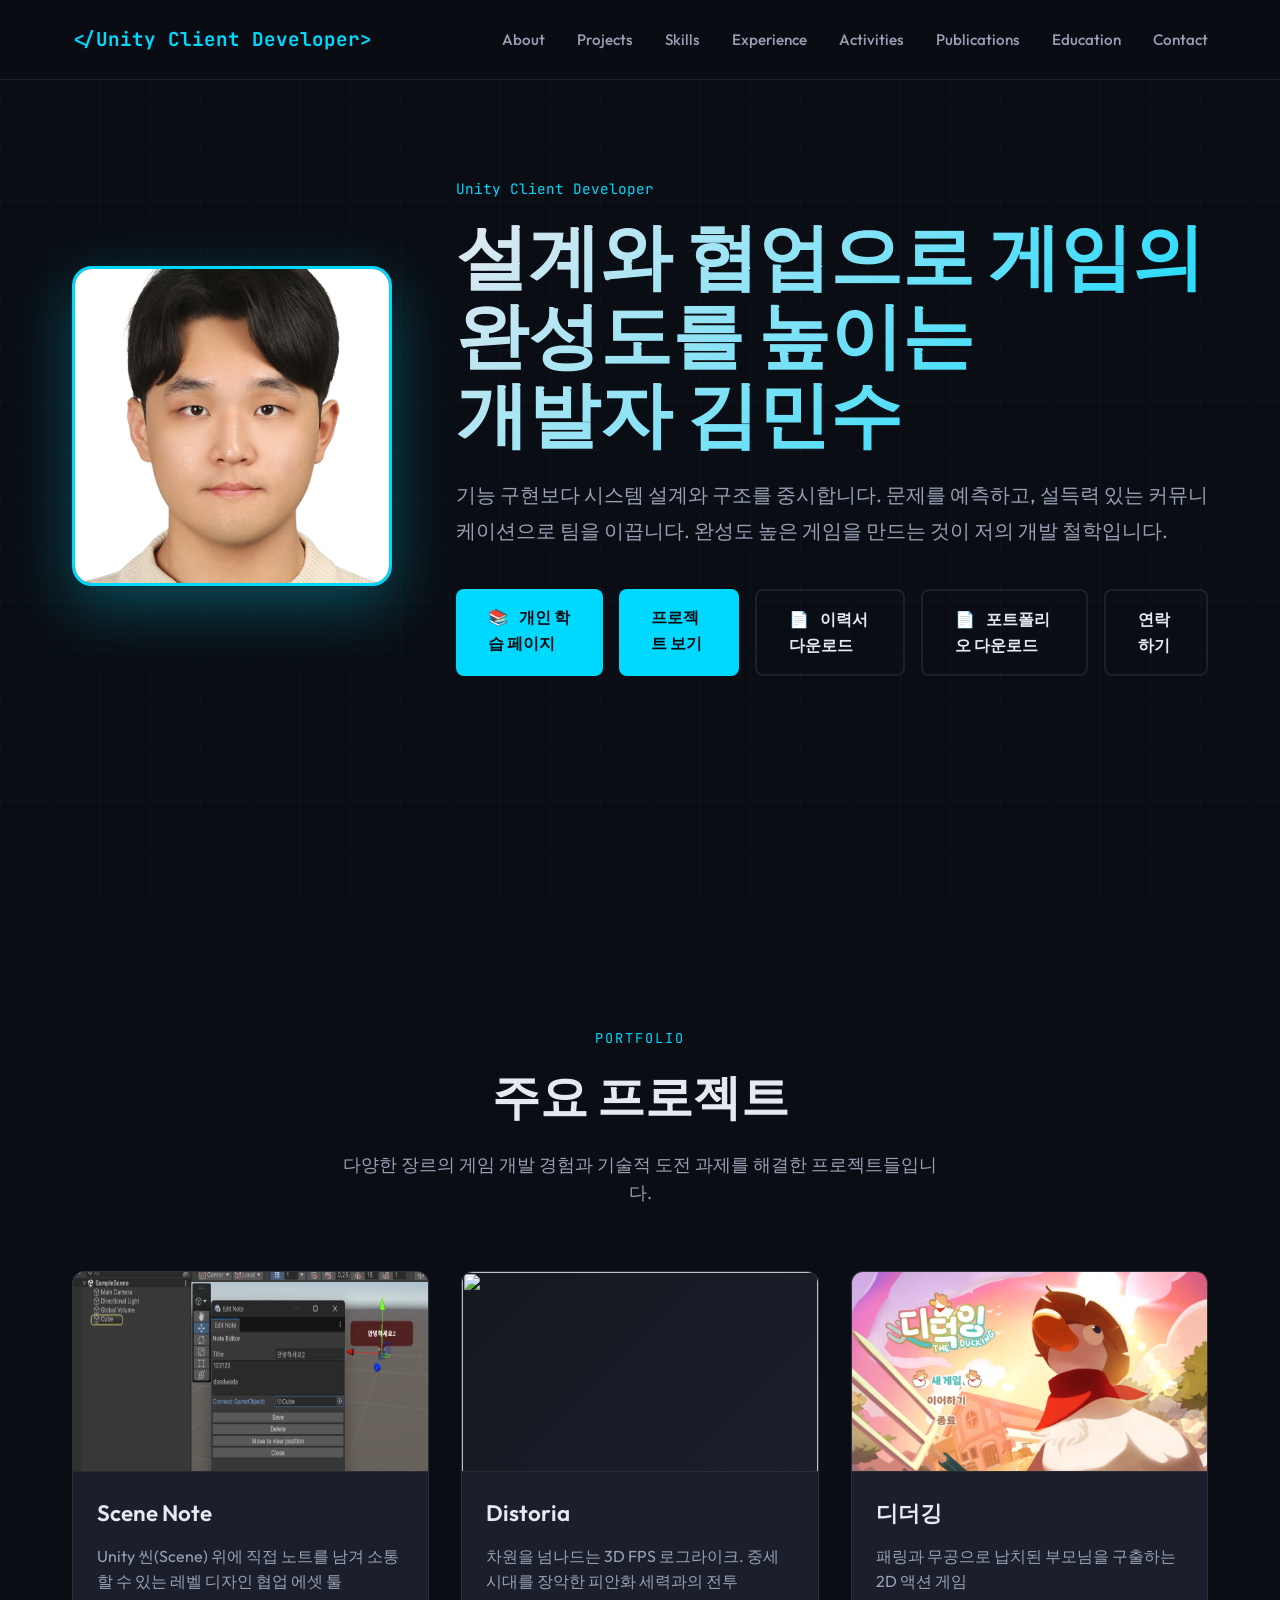
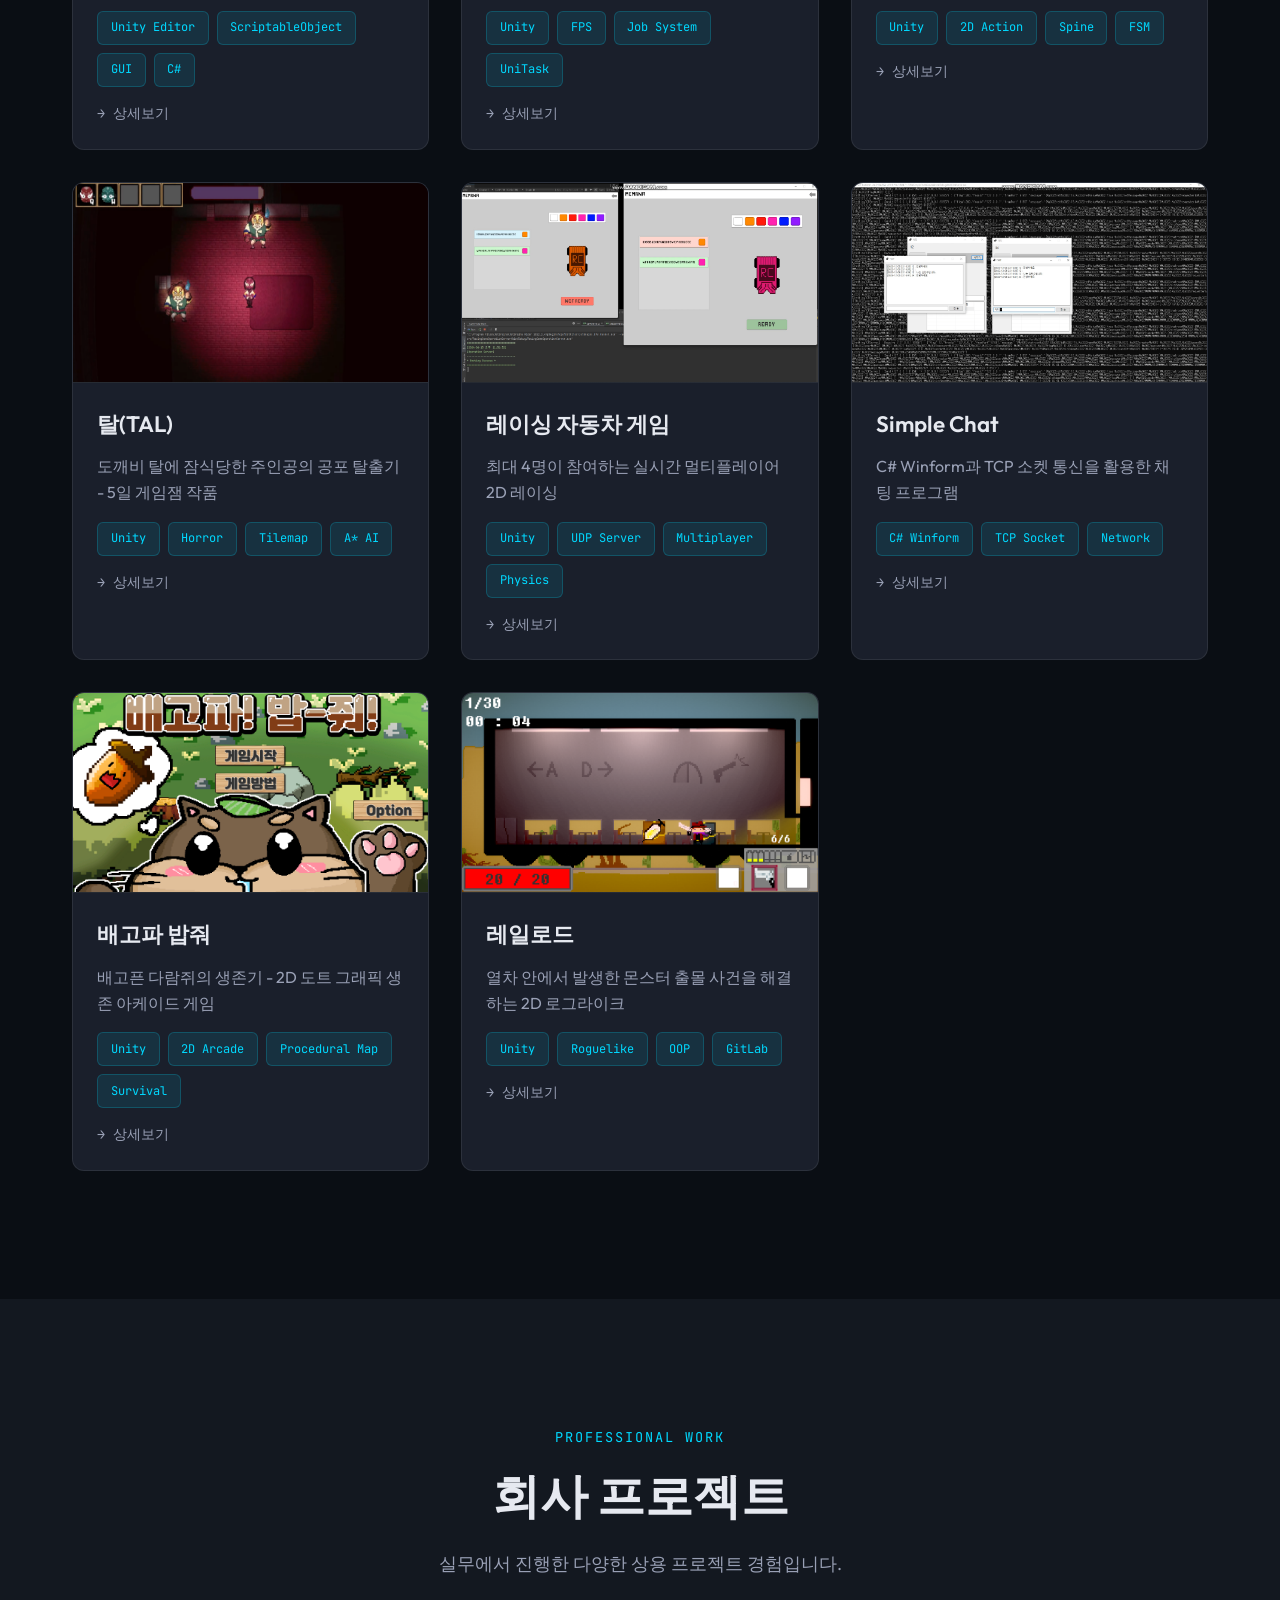
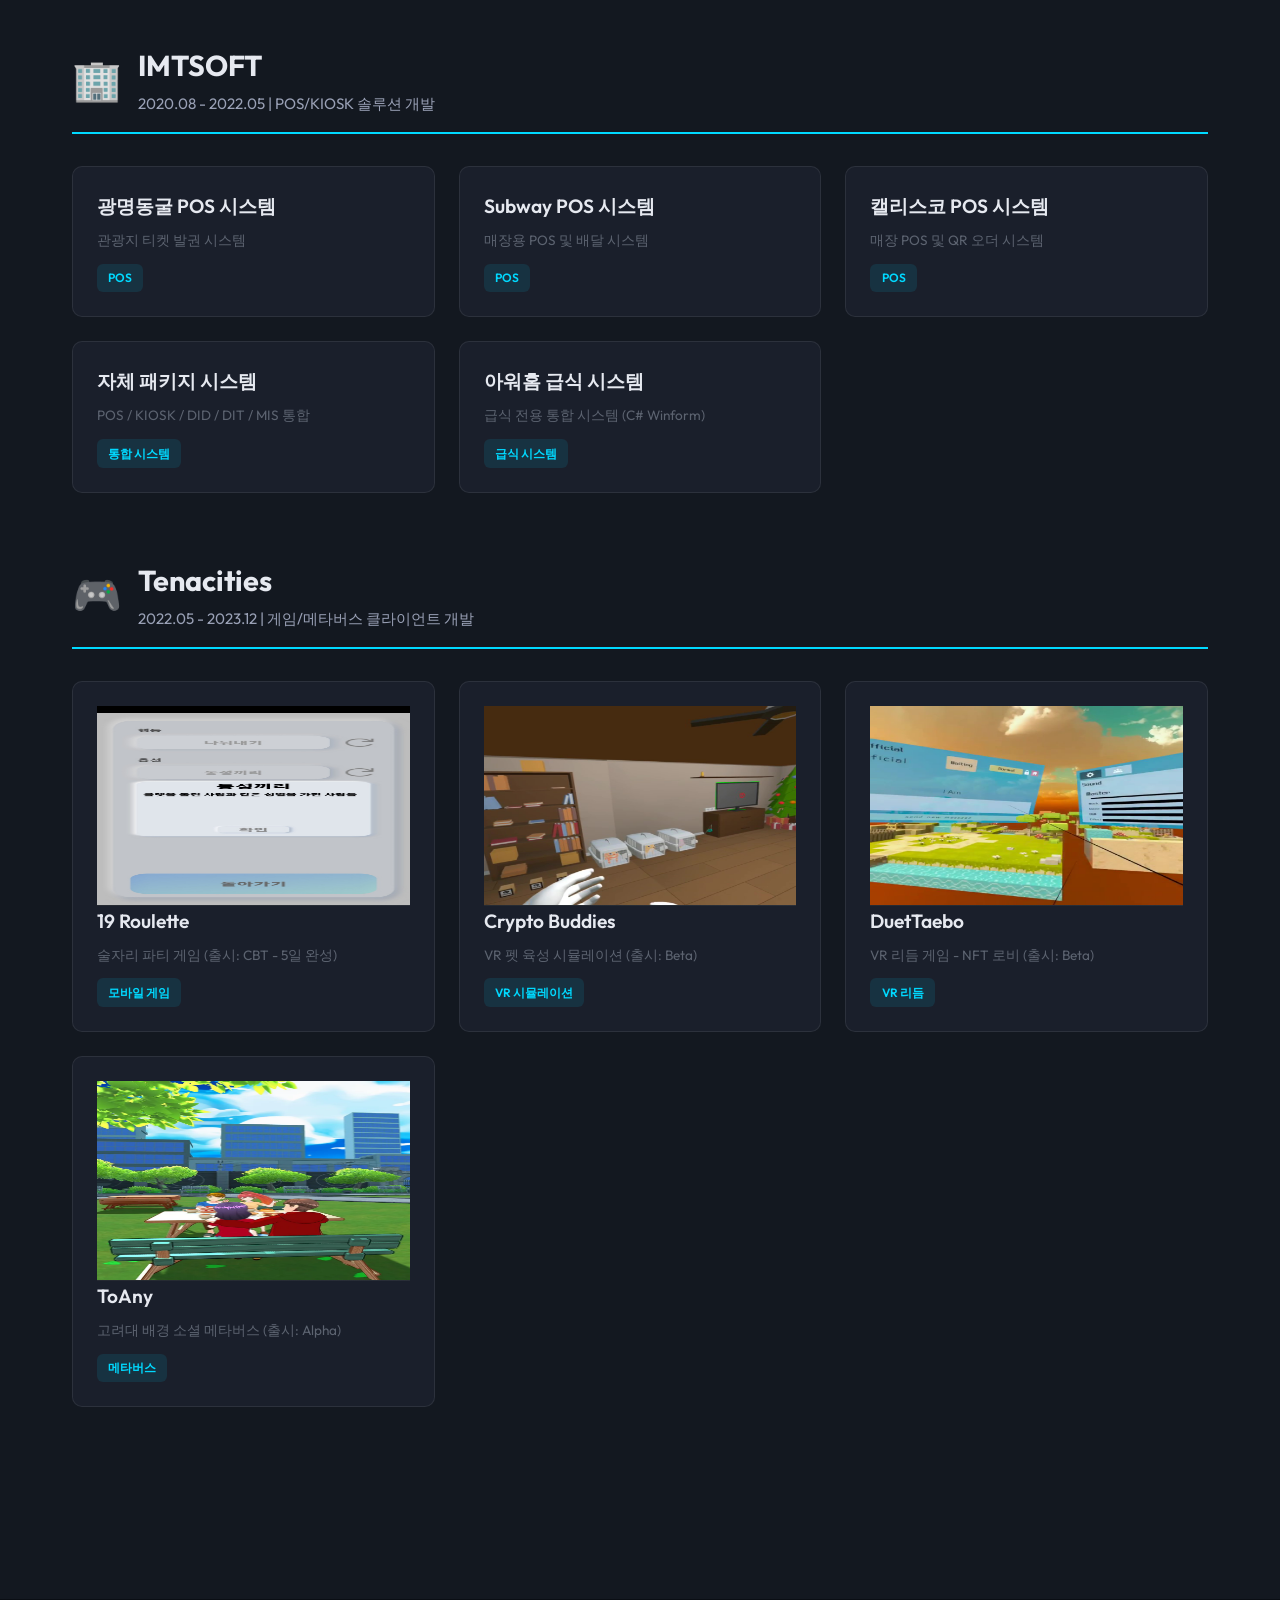
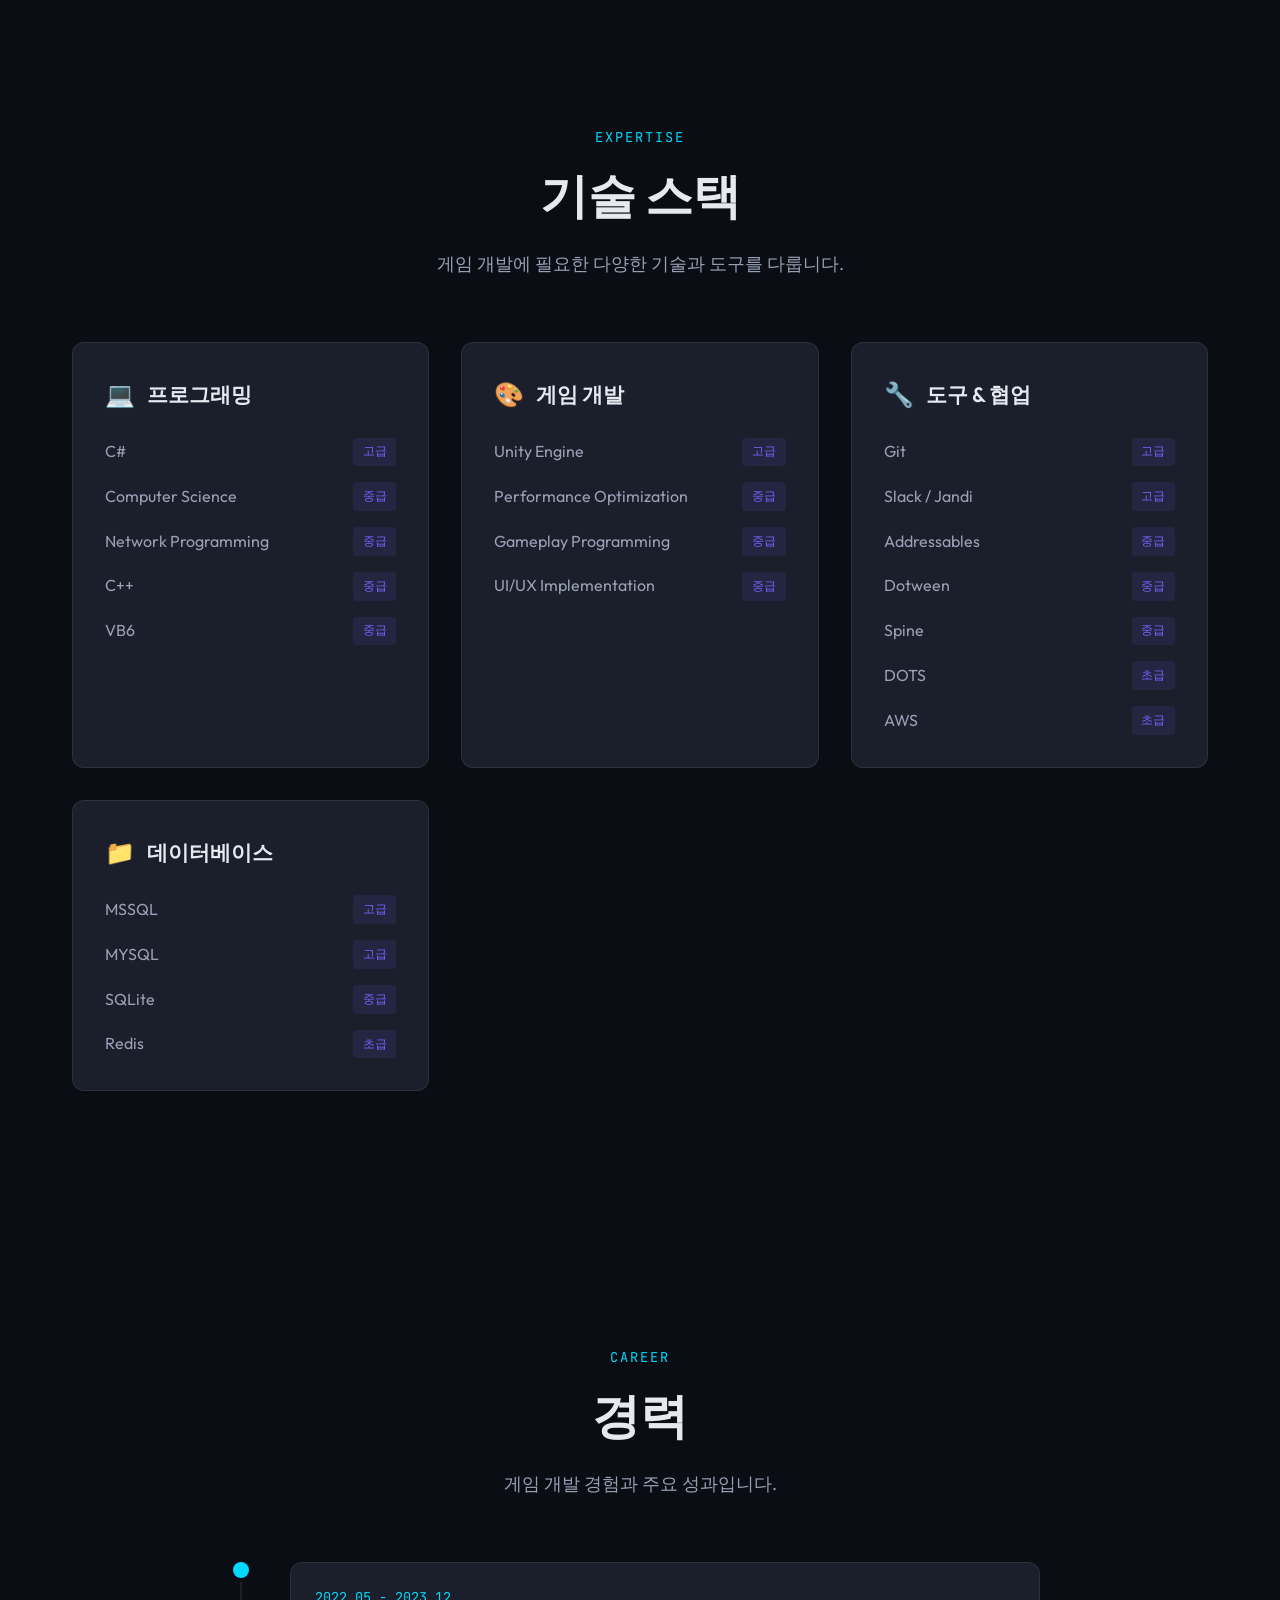
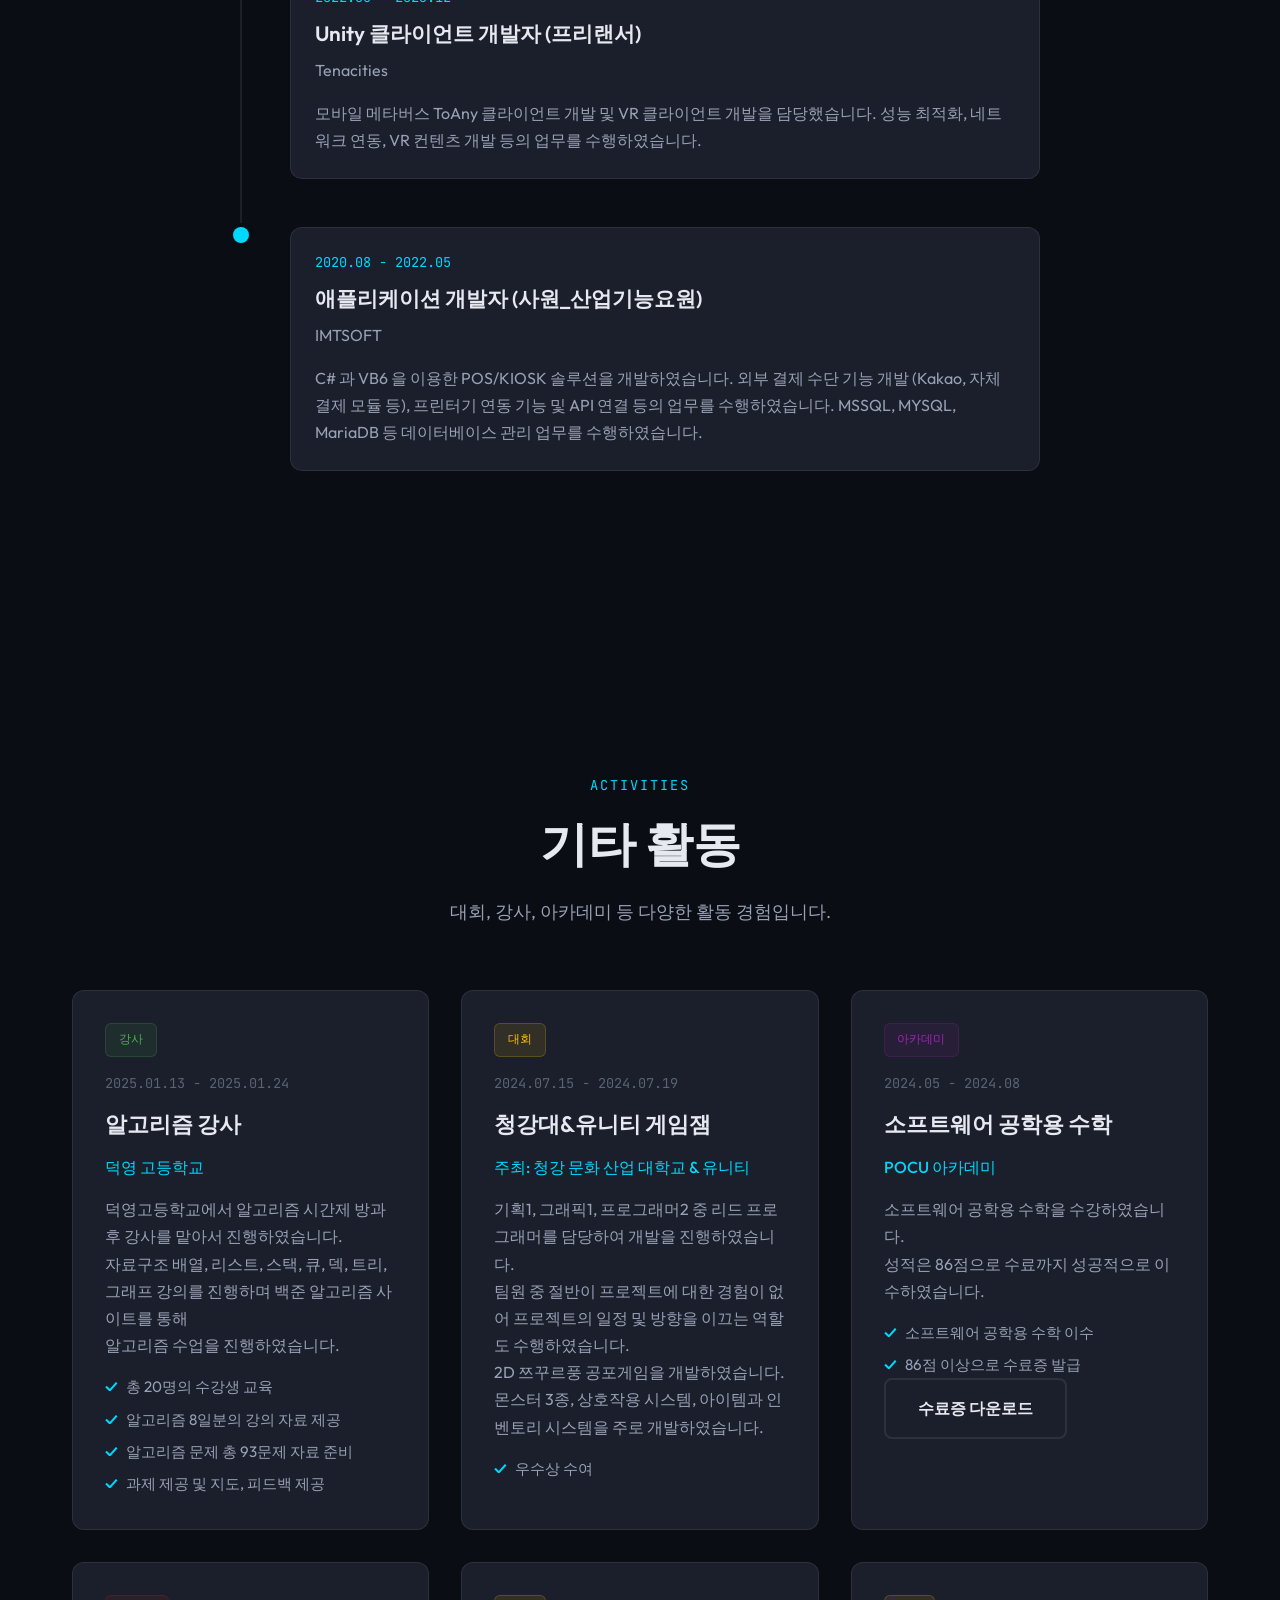
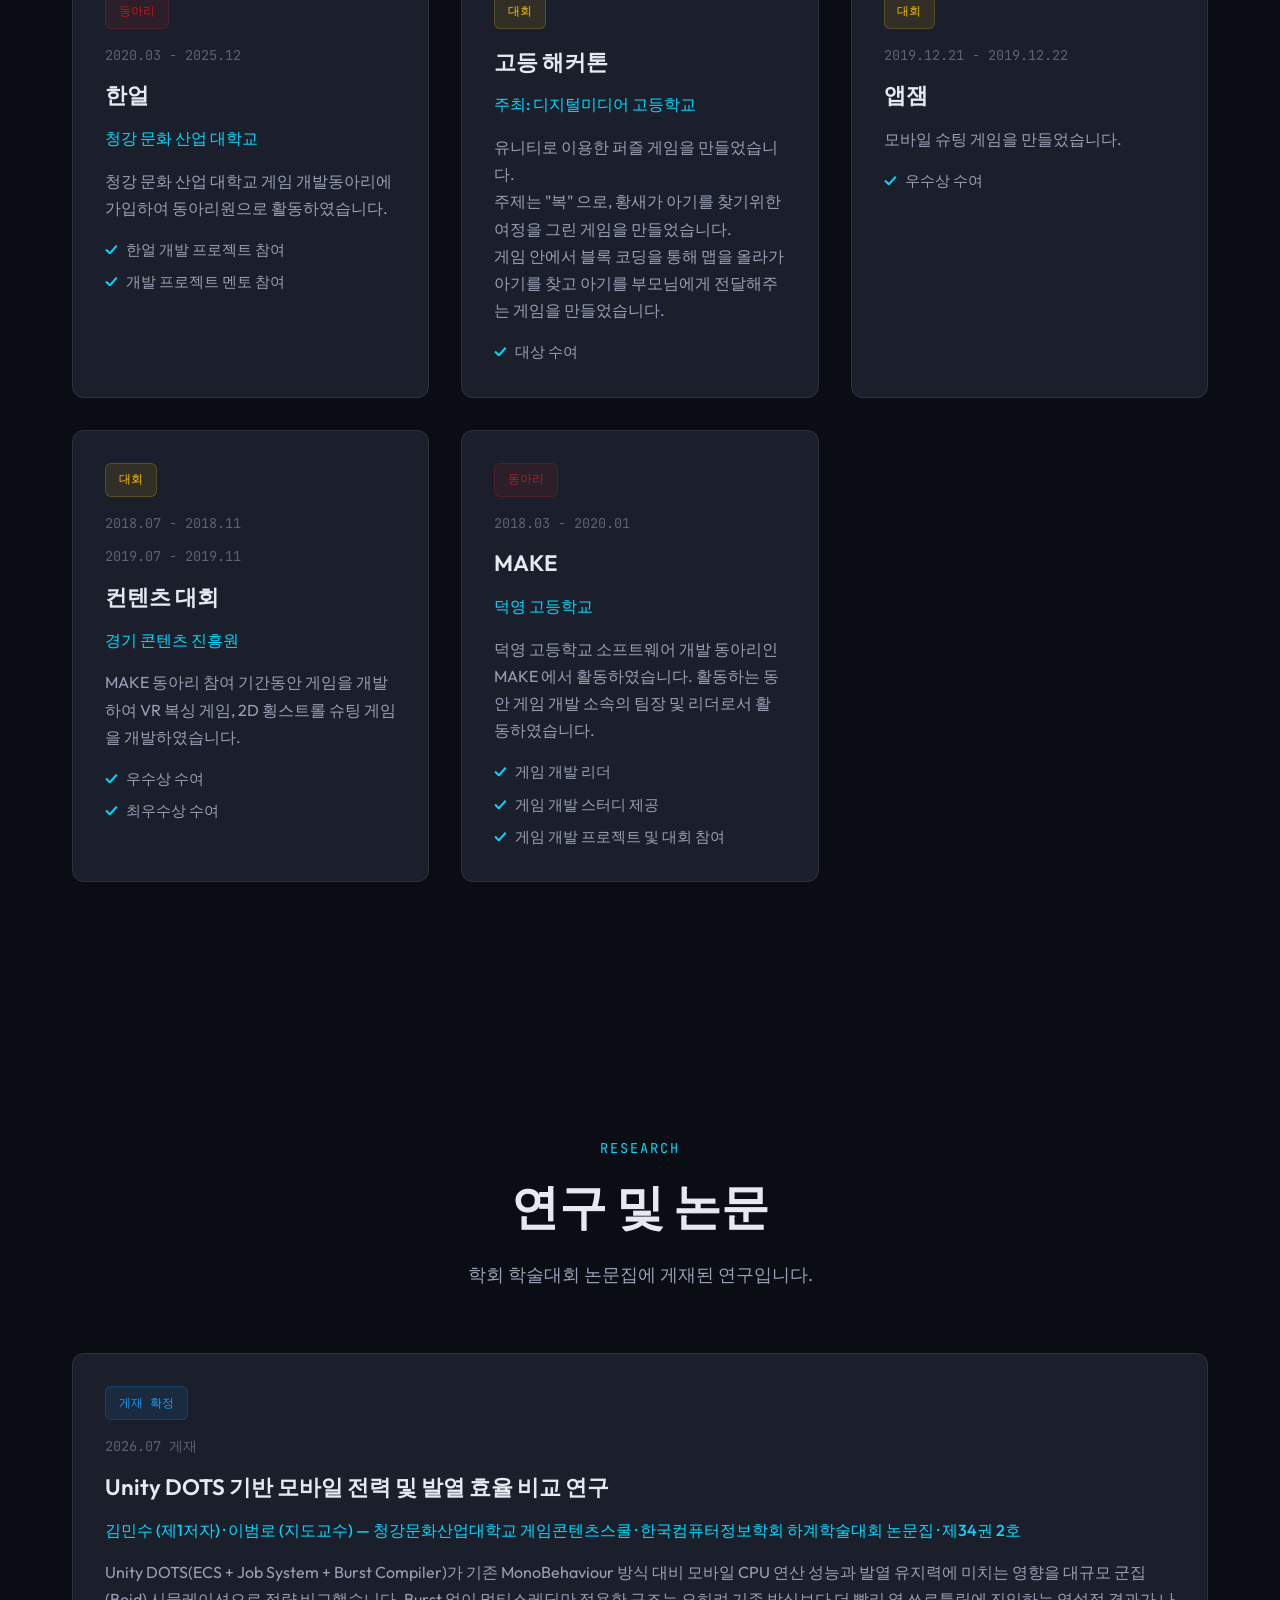
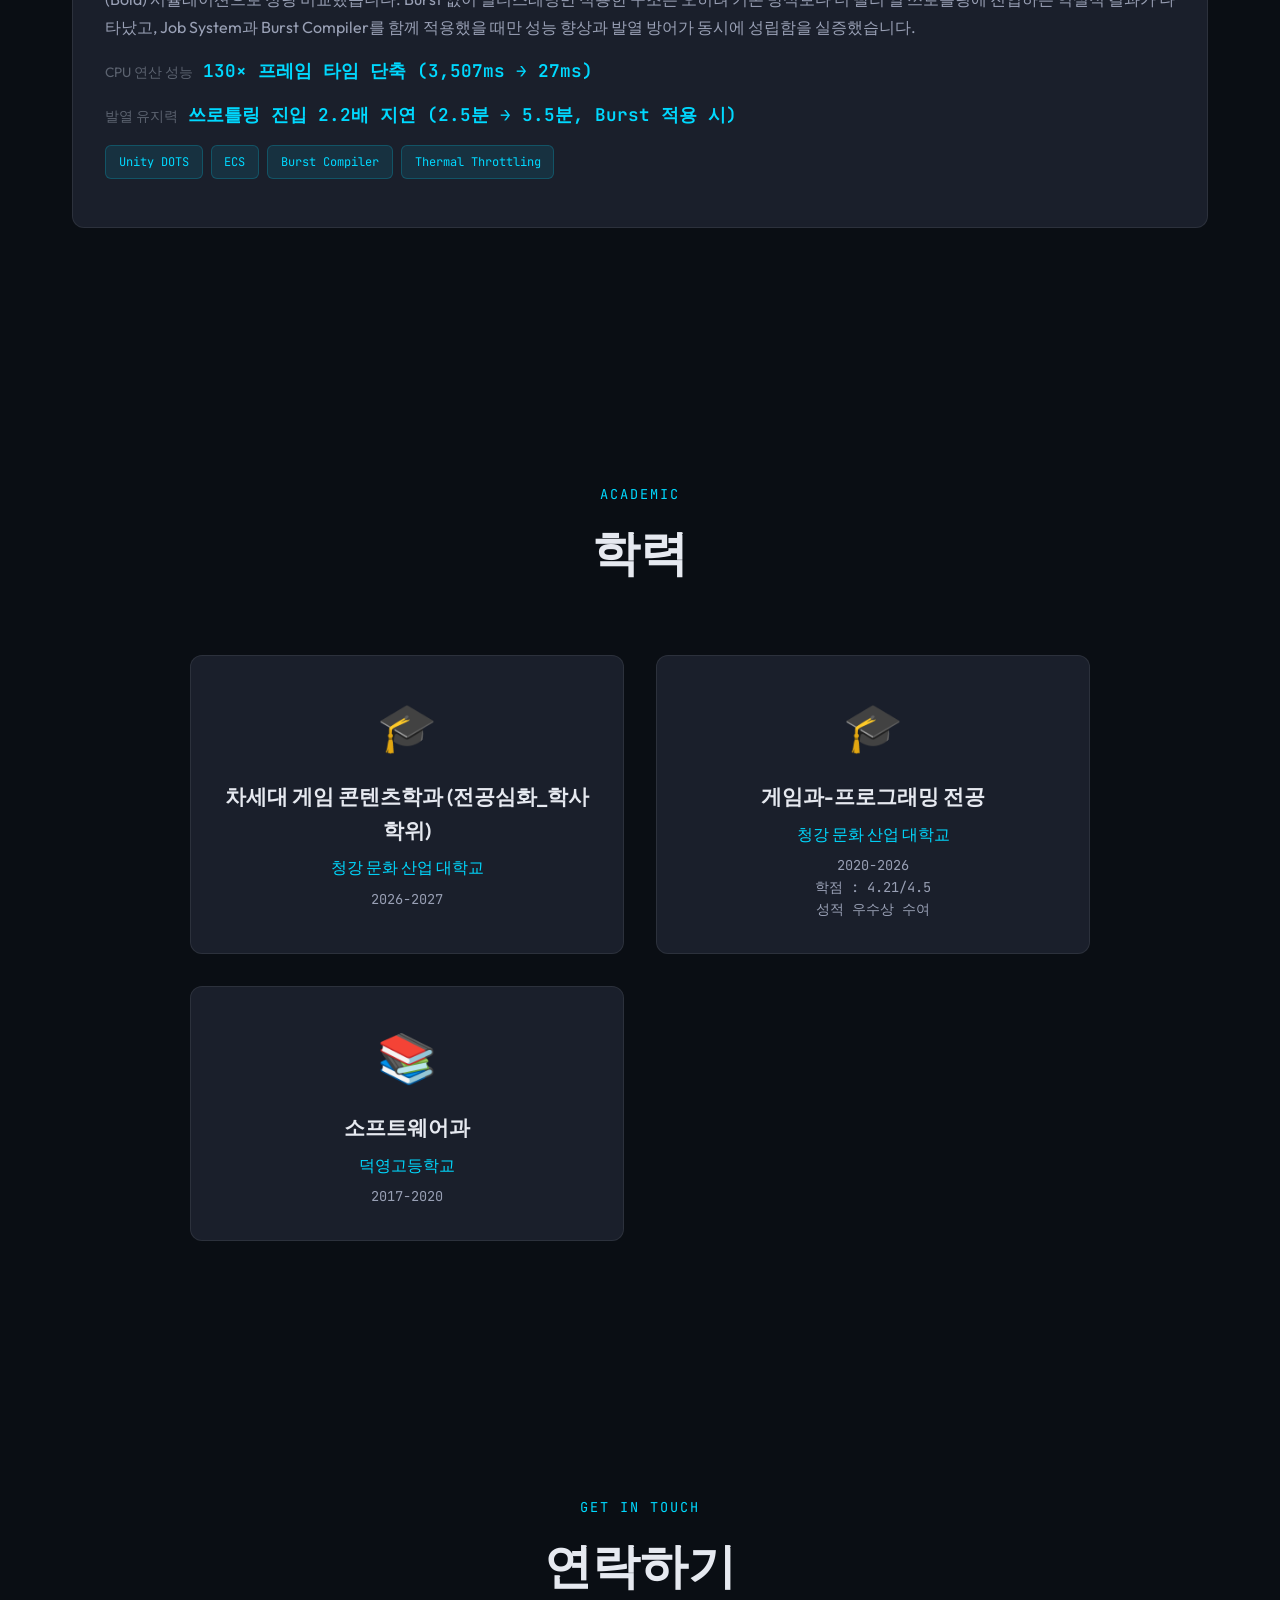
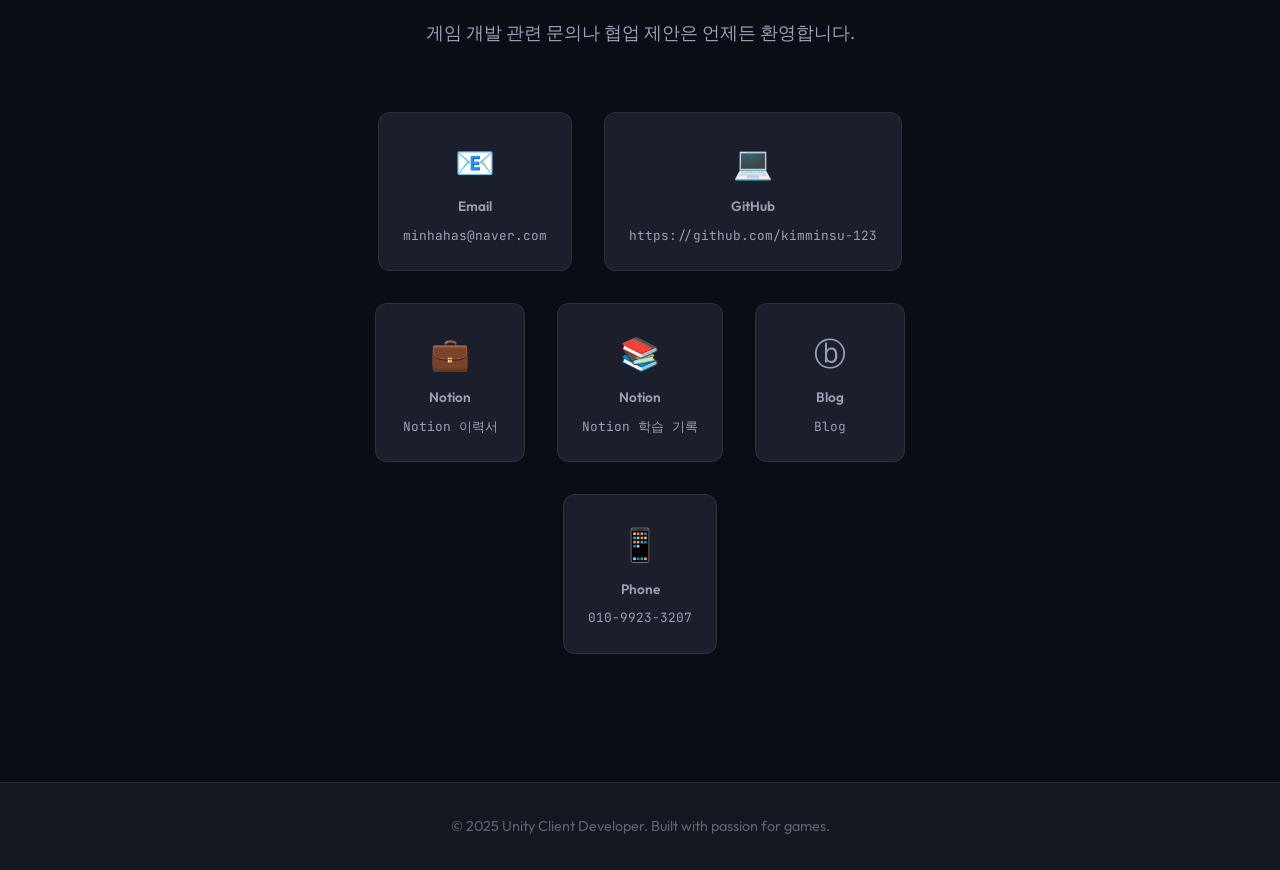
==== commit 6619cef5: "[add] 논문 추가" ====
--- a/index.html
+++ b/index.html
@@ -1015,6 +1015,112 @@
                 flex-shrink: 0;
             }
 
+        /* Publications Section */
+        .publications-grid {
+            display: grid;
+            grid-template-columns: repeat(auto-fit, minmax(350px, 1fr));
+            gap: 2rem;
+        }
+
+        .publication-card {
+            background: var(--bg-card);
+            padding: 2rem;
+            border-radius: 12px;
+            border: 1px solid var(--border);
+            transition: all 0.3s;
+            position: relative;
+            overflow: hidden;
+        }
+
+            .publication-card::before {
+                content: '';
+                position: absolute;
+                top: 0;
+                left: 0;
+                width: 4px;
+                height: 100%;
+                background: var(--accent-primary);
+                transform: scaleY(0);
+                transition: transform 0.3s;
+            }
+
+            .publication-card:hover {
+                border-color: var(--accent-primary);
+                transform: translateY(-4px);
+                box-shadow: 0 10px 30px var(--shadow);
+            }
+
+                .publication-card:hover::before {
+                    transform: scaleY(1);
+                }
+
+        .publication-status {
+            display: inline-block;
+            font-family: 'JetBrains Mono', monospace;
+            font-size: 0.75rem;
+            padding: 0.4rem 0.8rem;
+            border-radius: 6px;
+            margin-bottom: 1rem;
+        }
+
+            .publication-status.published {
+                background: rgba(33, 150, 243, 0.1);
+                color: #2196f3;
+                border: 1px solid rgba(33, 150, 243, 0.2);
+            }
+
+        .publication-period {
+            font-family: 'JetBrains Mono', monospace;
+            font-size: 0.85rem;
+            color: var(--text-muted);
+            margin-bottom: 0.75rem;
+        }
+
+        .publication-title {
+            font-size: 1.4rem;
+            font-weight: 600;
+            margin-bottom: 0.75rem;
+            color: var(--text-primary);
+        }
+
+        .publication-venue {
+            color: var(--accent-primary);
+            font-weight: 500;
+            margin-bottom: 1rem;
+        }
+
+        .publication-summary {
+            color: var(--text-secondary);
+            line-height: 1.7;
+            margin-bottom: 1rem;
+        }
+
+        .publication-highlight {
+            display: flex;
+            align-items: baseline;
+            gap: 0.6rem;
+            margin-bottom: 1rem;
+        }
+
+            .publication-highlight .highlight-label {
+                font-size: 0.85rem;
+                color: var(--text-muted);
+            }
+
+            .publication-highlight .highlight-value {
+                font-family: 'JetBrains Mono', monospace;
+                font-size: 1.1rem;
+                font-weight: 600;
+                color: var(--accent-primary);
+            }
+
+        .publication-tags {
+            display: flex;
+            flex-wrap: wrap;
+            gap: 0.5rem;
+            margin-bottom: 1rem;
+        }
+
         .education-grid {
             display: grid;
             grid-template-columns: repeat(auto-fit, minmax(300px, 1fr));
@@ -1207,6 +1313,7 @@
                 <li><a href="#skills">Skills</a></li>
                 <li><a href="#experience">Experience</a></li>
                 <li><a href="#activities">Activities</a></li>
+                <li><a href="#publications">Publications</a></li>
                 <li><a href="#education">Education</a></li>
                 <li><a href="#contact">Contact</a></li>
             </ul>
@@ -1805,6 +1912,51 @@
                     </div>
                 </div>
 
+            </div>
+        </div>
+    </section>
+
+    <section id="publications">
+        <div class="container">
+            <div class="section-header">
+                <div class="section-label">Research</div>
+                <h2 class="section-title">연구 및 논문</h2>
+                <p class="section-description">
+                    학회 학술대회 논문집에 게재된 연구입니다.
+                </p>
+            </div>
+            <div class="publications-grid">
+                <div class="publication-card fade-in">
+                    <span class="publication-status published">게재 확정</span>
+                    <div class="publication-period">2026.07 게재</div>
+                    <h3 class="publication-title">Unity DOTS 기반 모바일 전력 및 발열 효율 비교 연구</h3>
+                    <div class="publication-venue">
+                        김민수 (제1저자) · 이범로 (지도교수) — 청강문화산업대학교 게임콘텐츠스쿨 · 한국컴퓨터정보학회 하계학술대회 논문집 · 제34권 2호
+                    </div>
+                    <p class="publication-summary">
+                        Unity DOTS(ECS + Job System + Burst Compiler)가 기존 MonoBehaviour 방식 대비 모바일 CPU 연산 성능과
+                        발열 유지력에 미치는 영향을 대규모 군집(Boid) 시뮬레이션으로 정량 비교했습니다.
+                        Burst 없이 멀티스레딩만 적용한 구조는 오히려 기존 방식보다 더 빨리 열 쓰로틀링에 진입하는
+                        역설적 결과가 나타났고, Job System과 Burst Compiler를 함께 적용했을 때만 성능 향상과
+                        발열 방어가 동시에 성립함을 실증했습니다.
+                    </p>
+                    <div class="publication-highlight">
+                        <span class="highlight-label">CPU 연산 성능</span>
+                        <span class="highlight-value">130× 프레임 타임 단축 (3,507ms → 27ms)</span>
+                    </div>
+                    <div class="publication-highlight">
+                        <span class="highlight-label">발열 유지력</span>
+                        <span class="highlight-value">쓰로틀링 진입 2.2배 지연 (2.5분 → 5.5분, Burst 적용 시)</span>
+                    </div>
+                    <div class="publication-tags">
+                        <span class="tag">Unity DOTS</span>
+                        <span class="tag">ECS</span>
+                        <span class="tag">Burst Compiler</span>
+                        <span class="tag">Thermal Throttling</span>
+                    </div>
+                    <!-- DOI/링크 발급 전이면 아래 버튼 생략, 발급 후 주석 해제 -->
+                    <!-- <a href="[DOI 링크]" class="btn btn-secondary" target="_blank">논문 보기</a> -->
+                </div>
             </div>
         </div>
     </section>
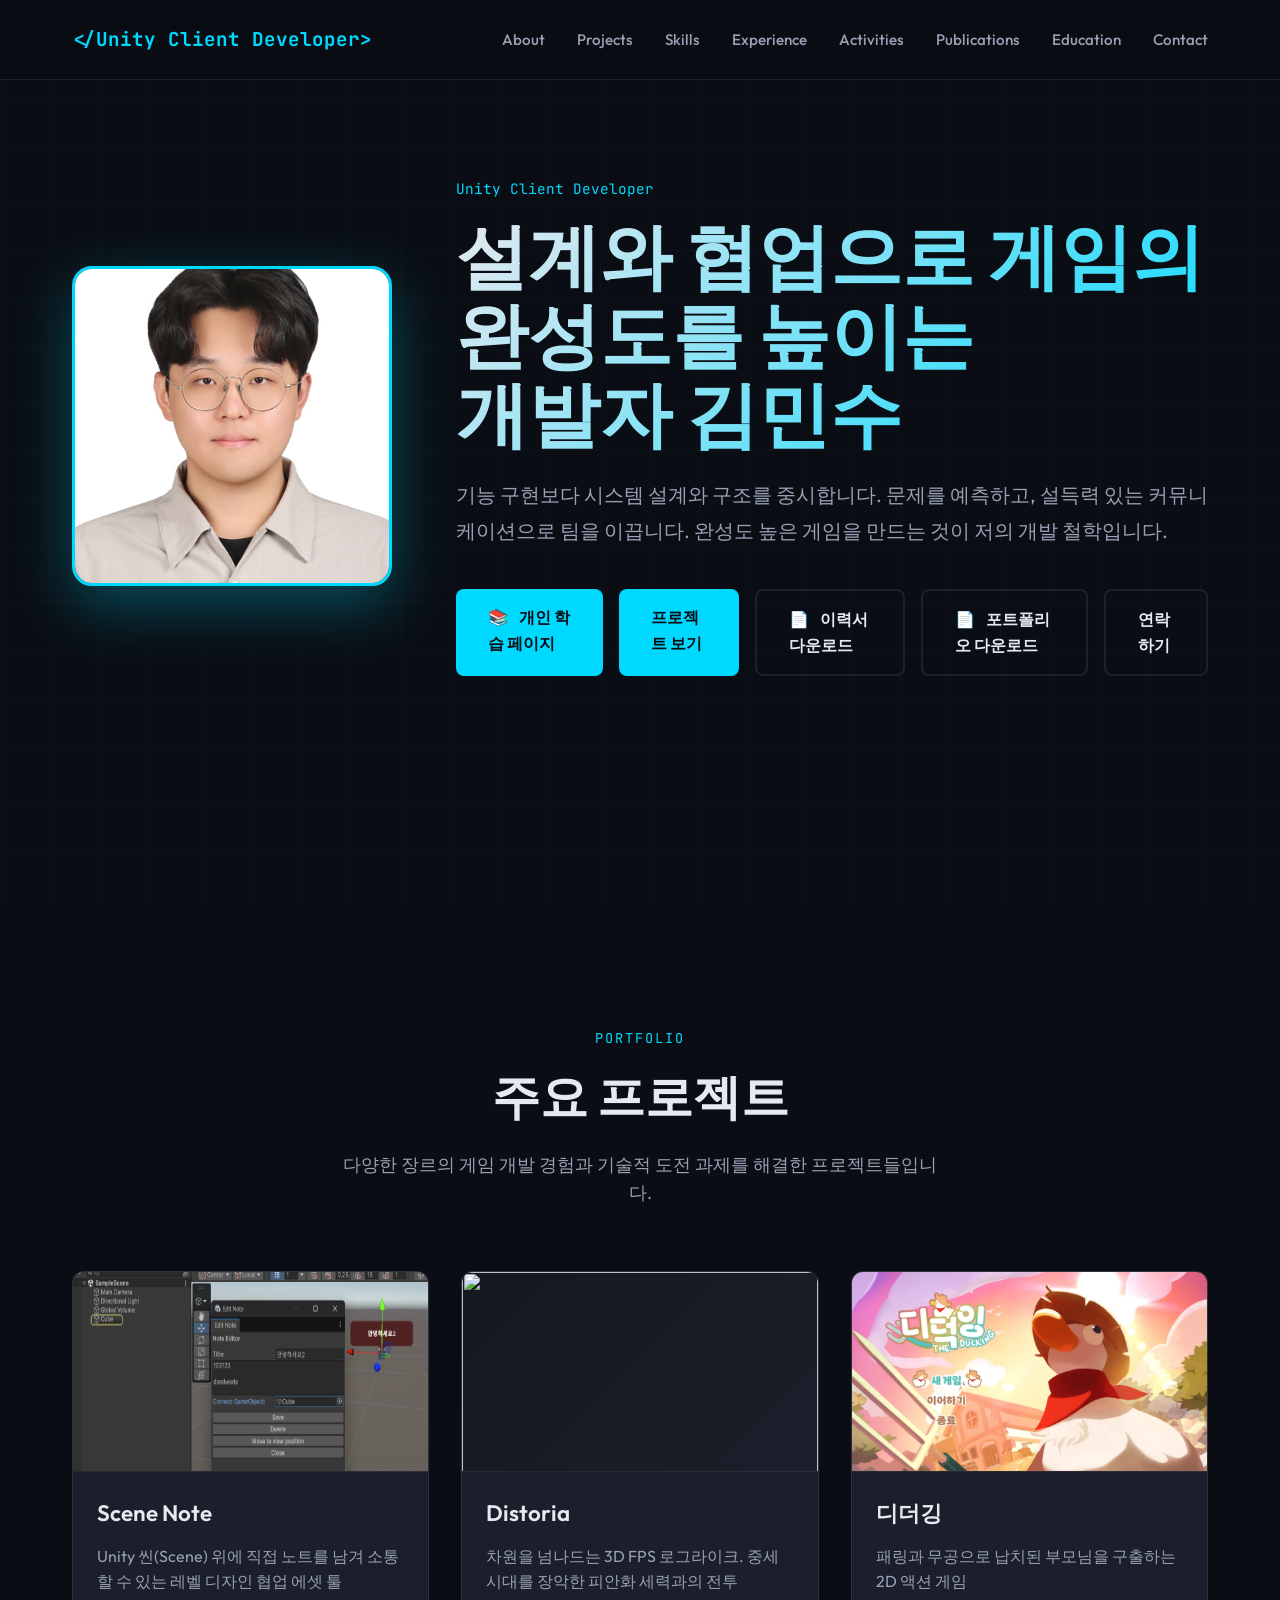
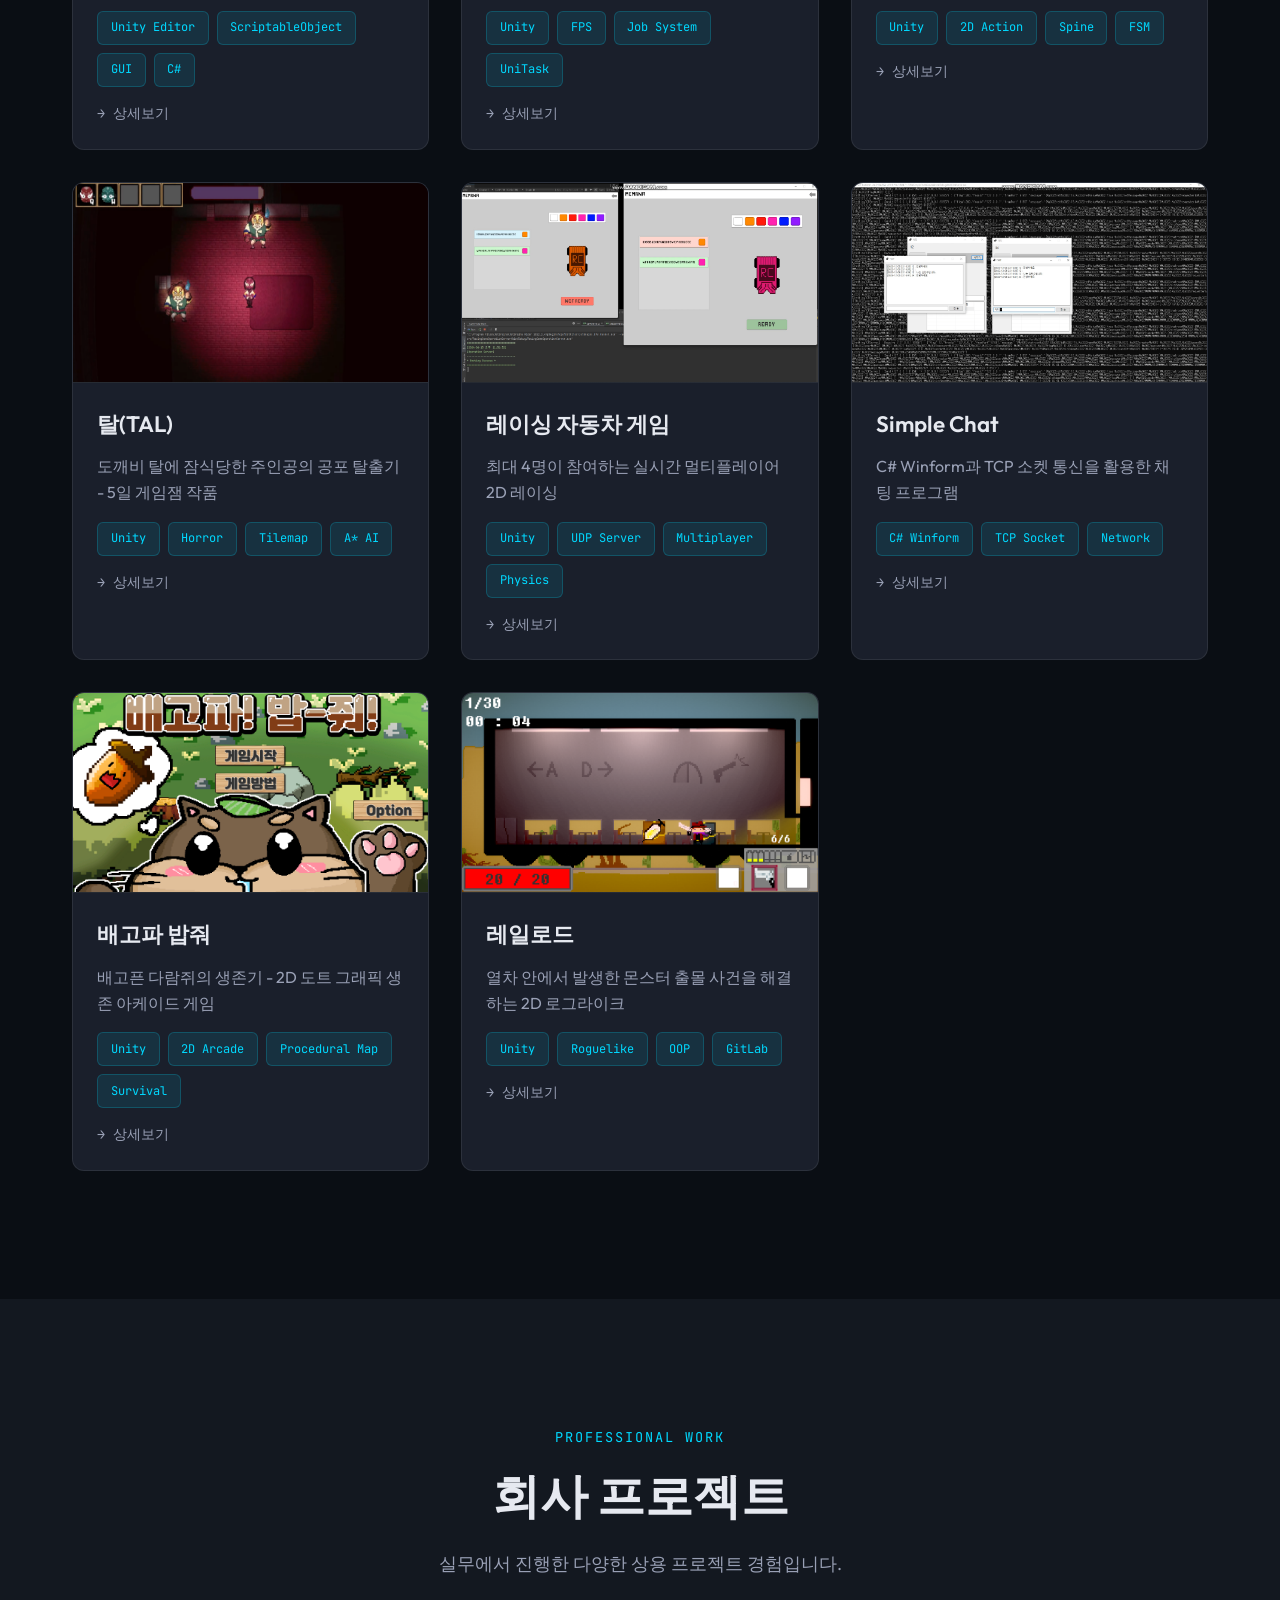
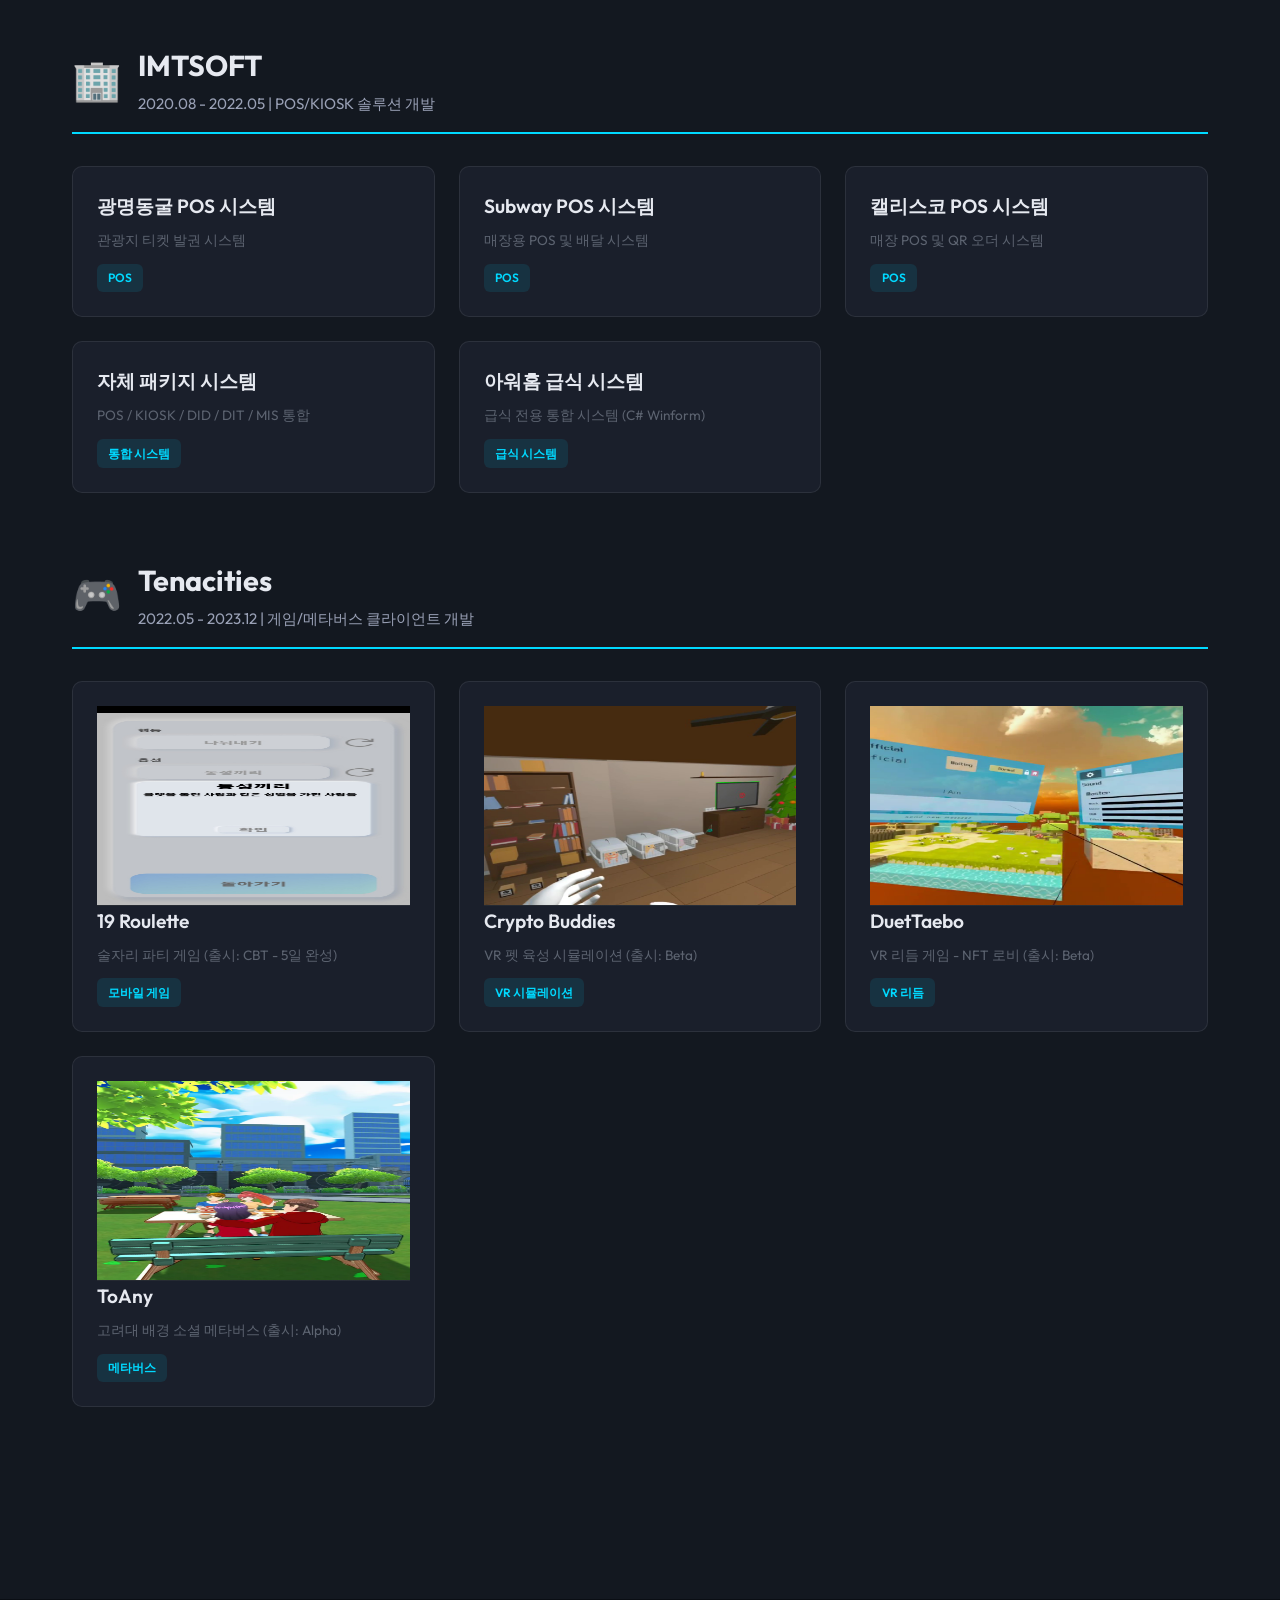
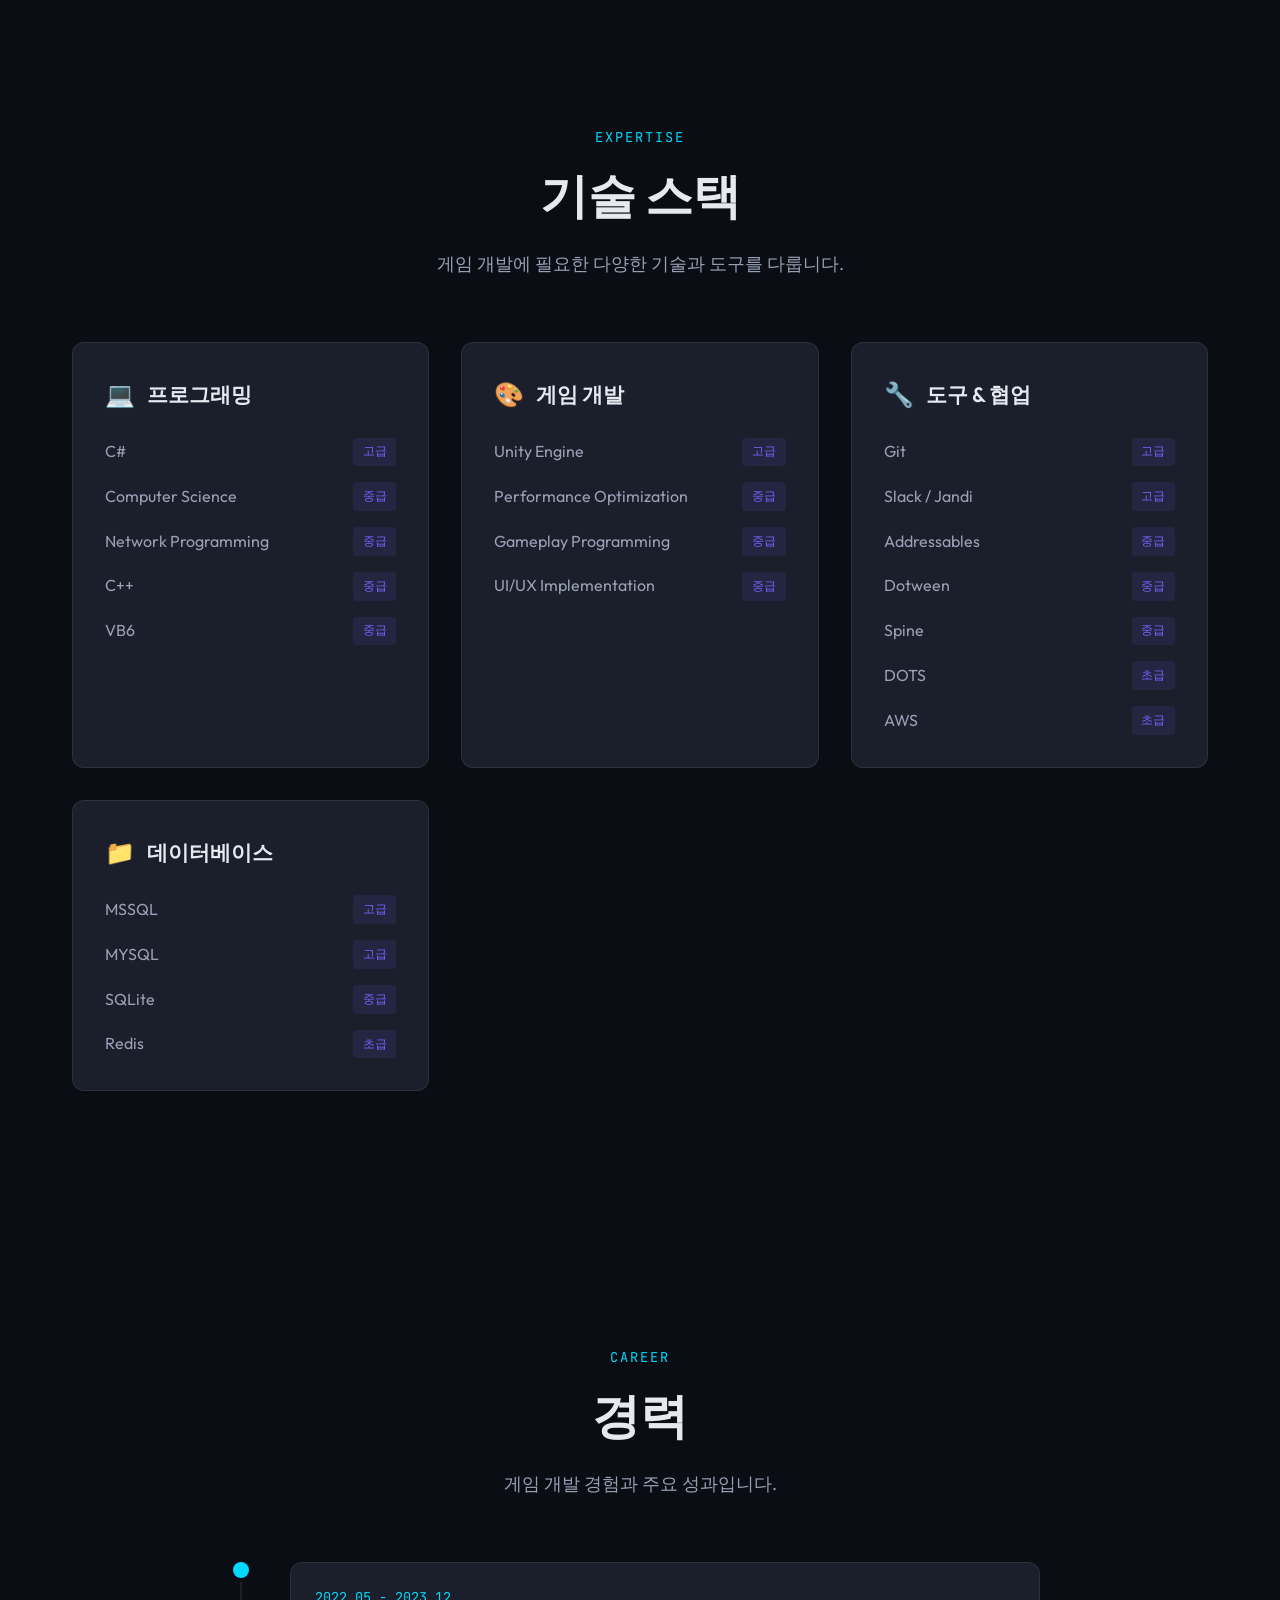
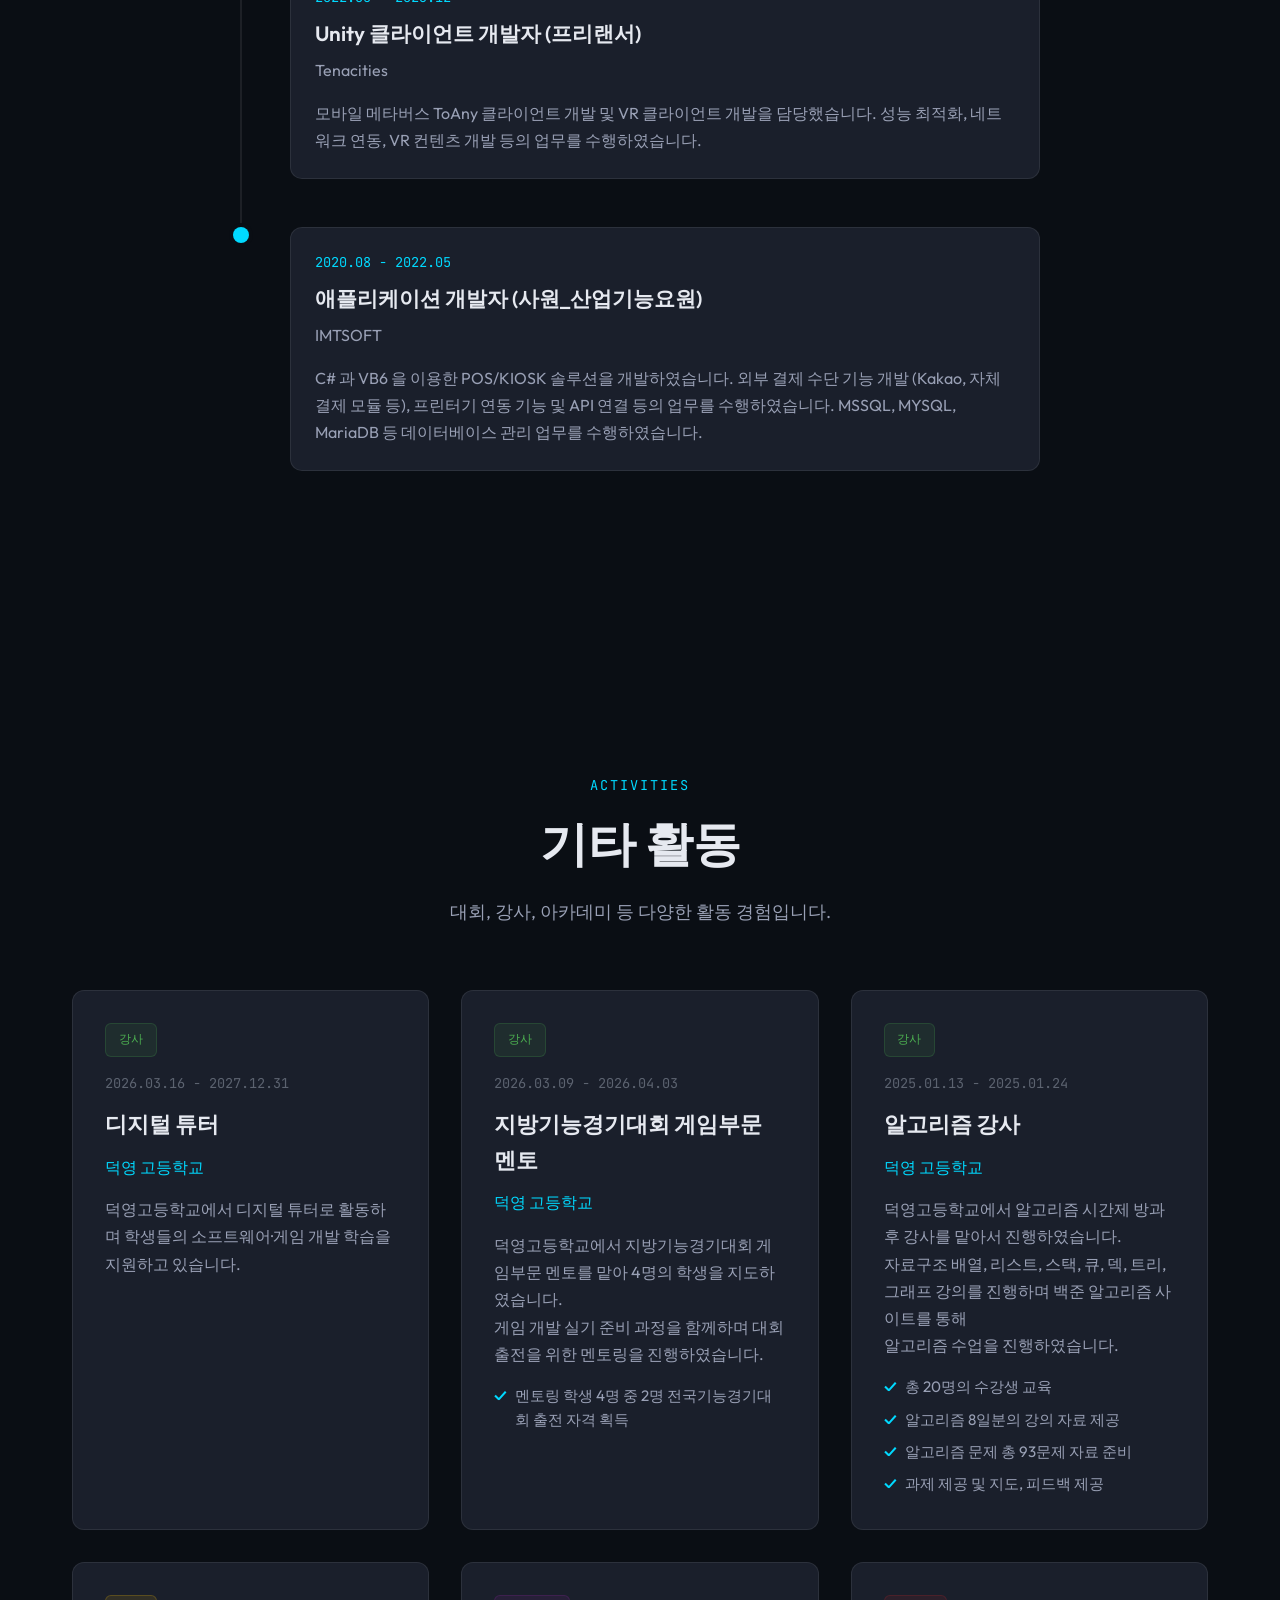
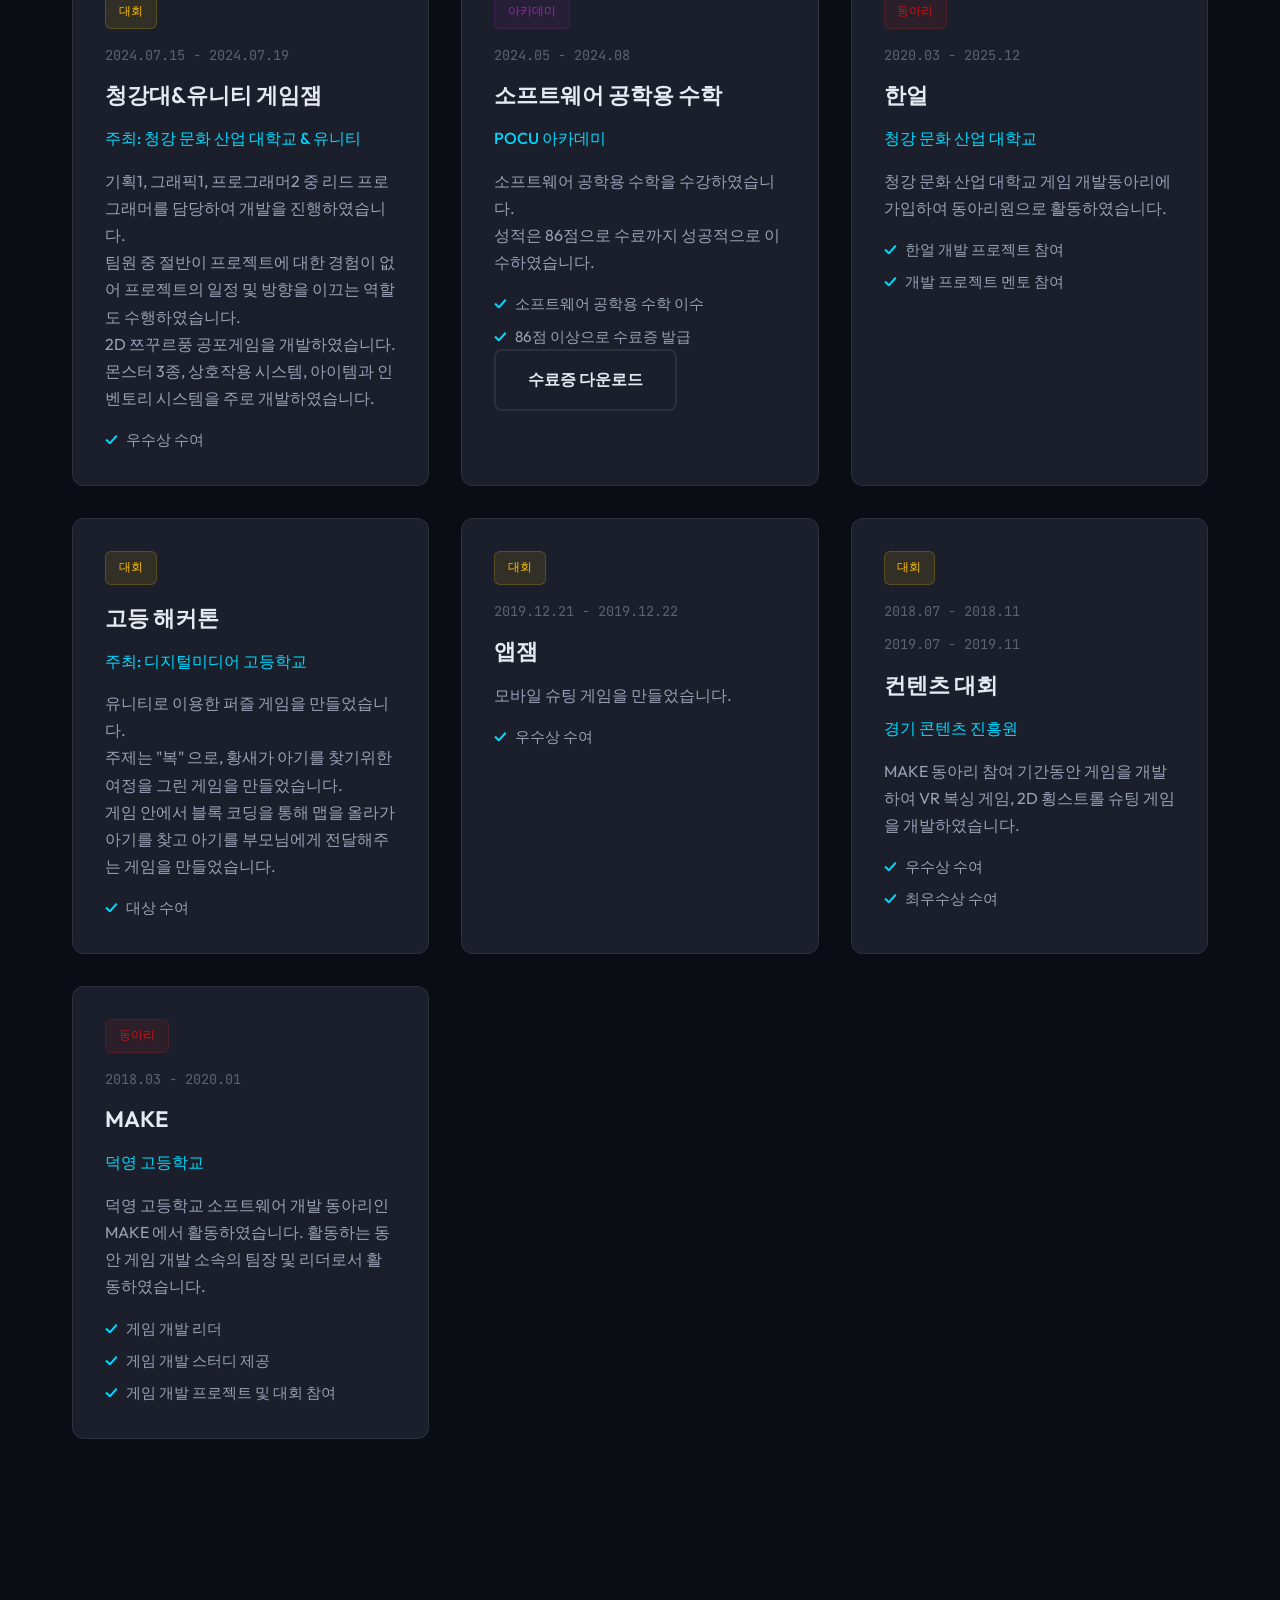
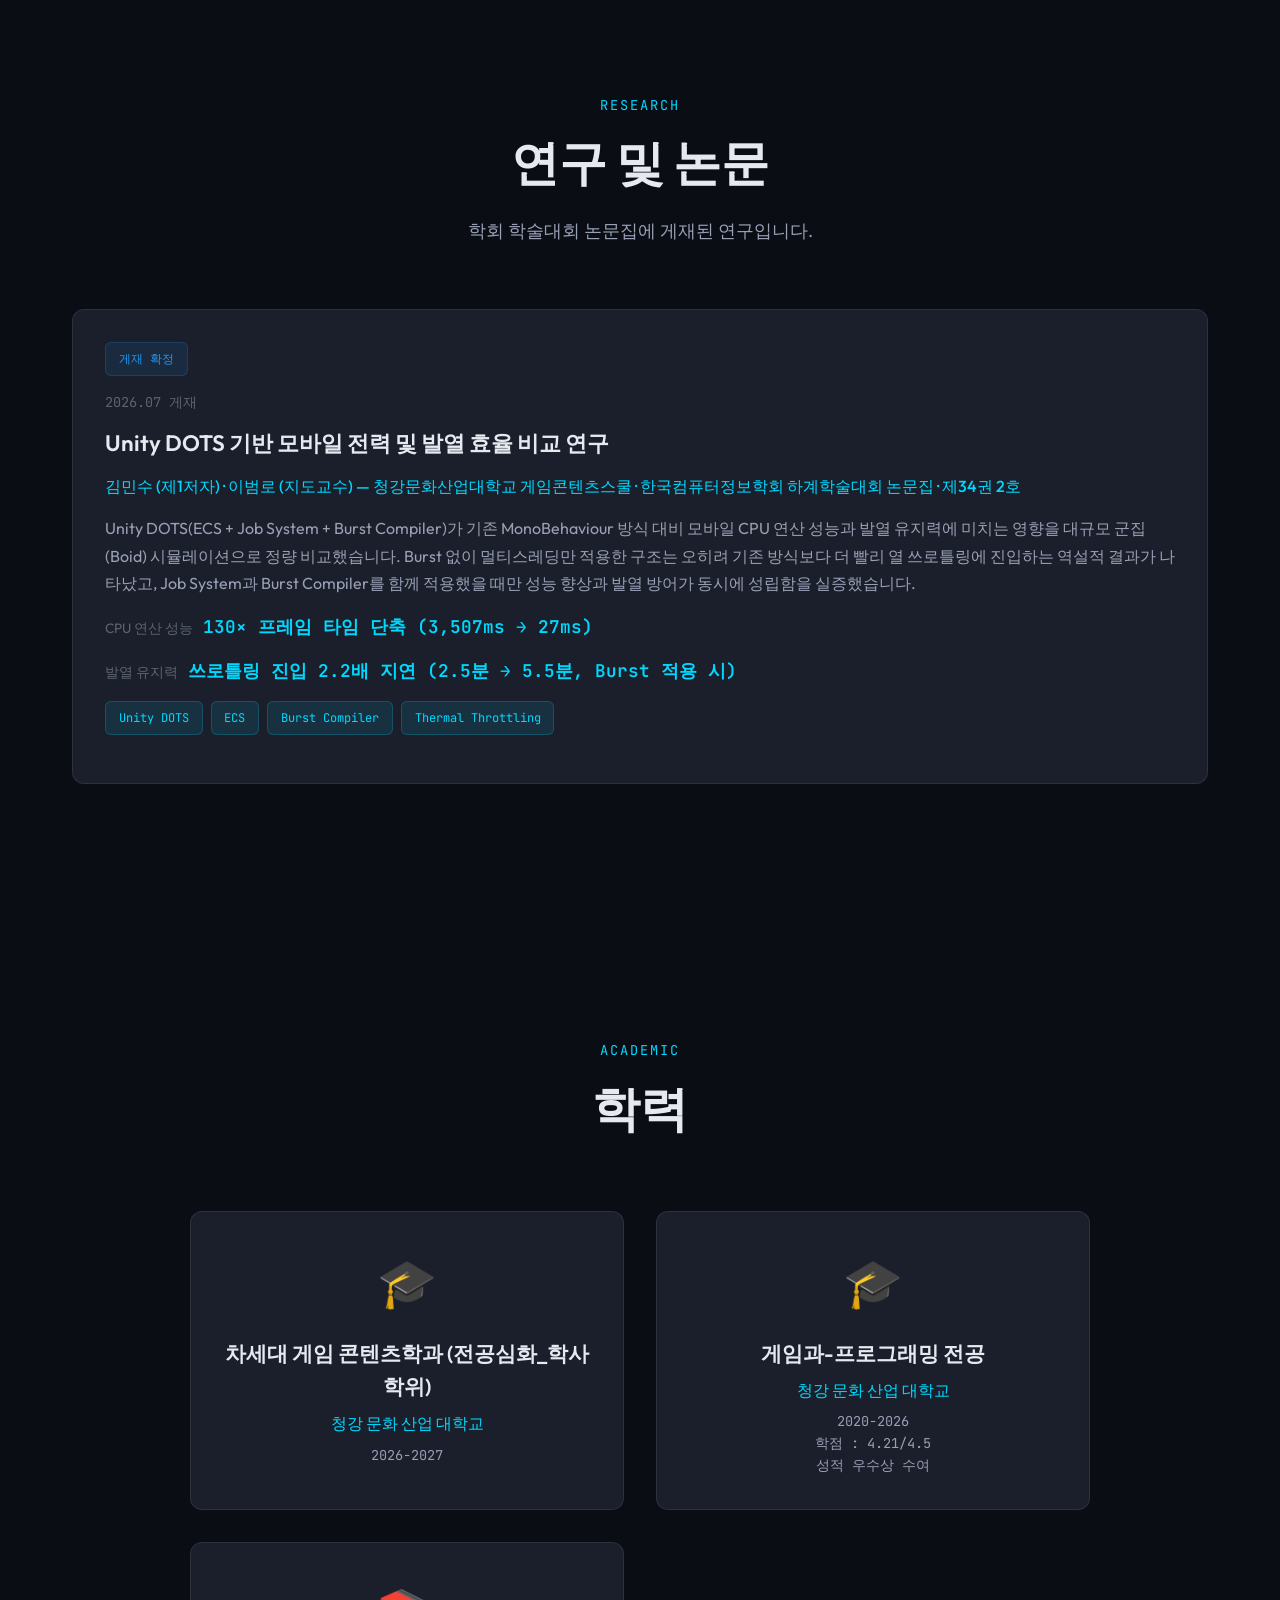
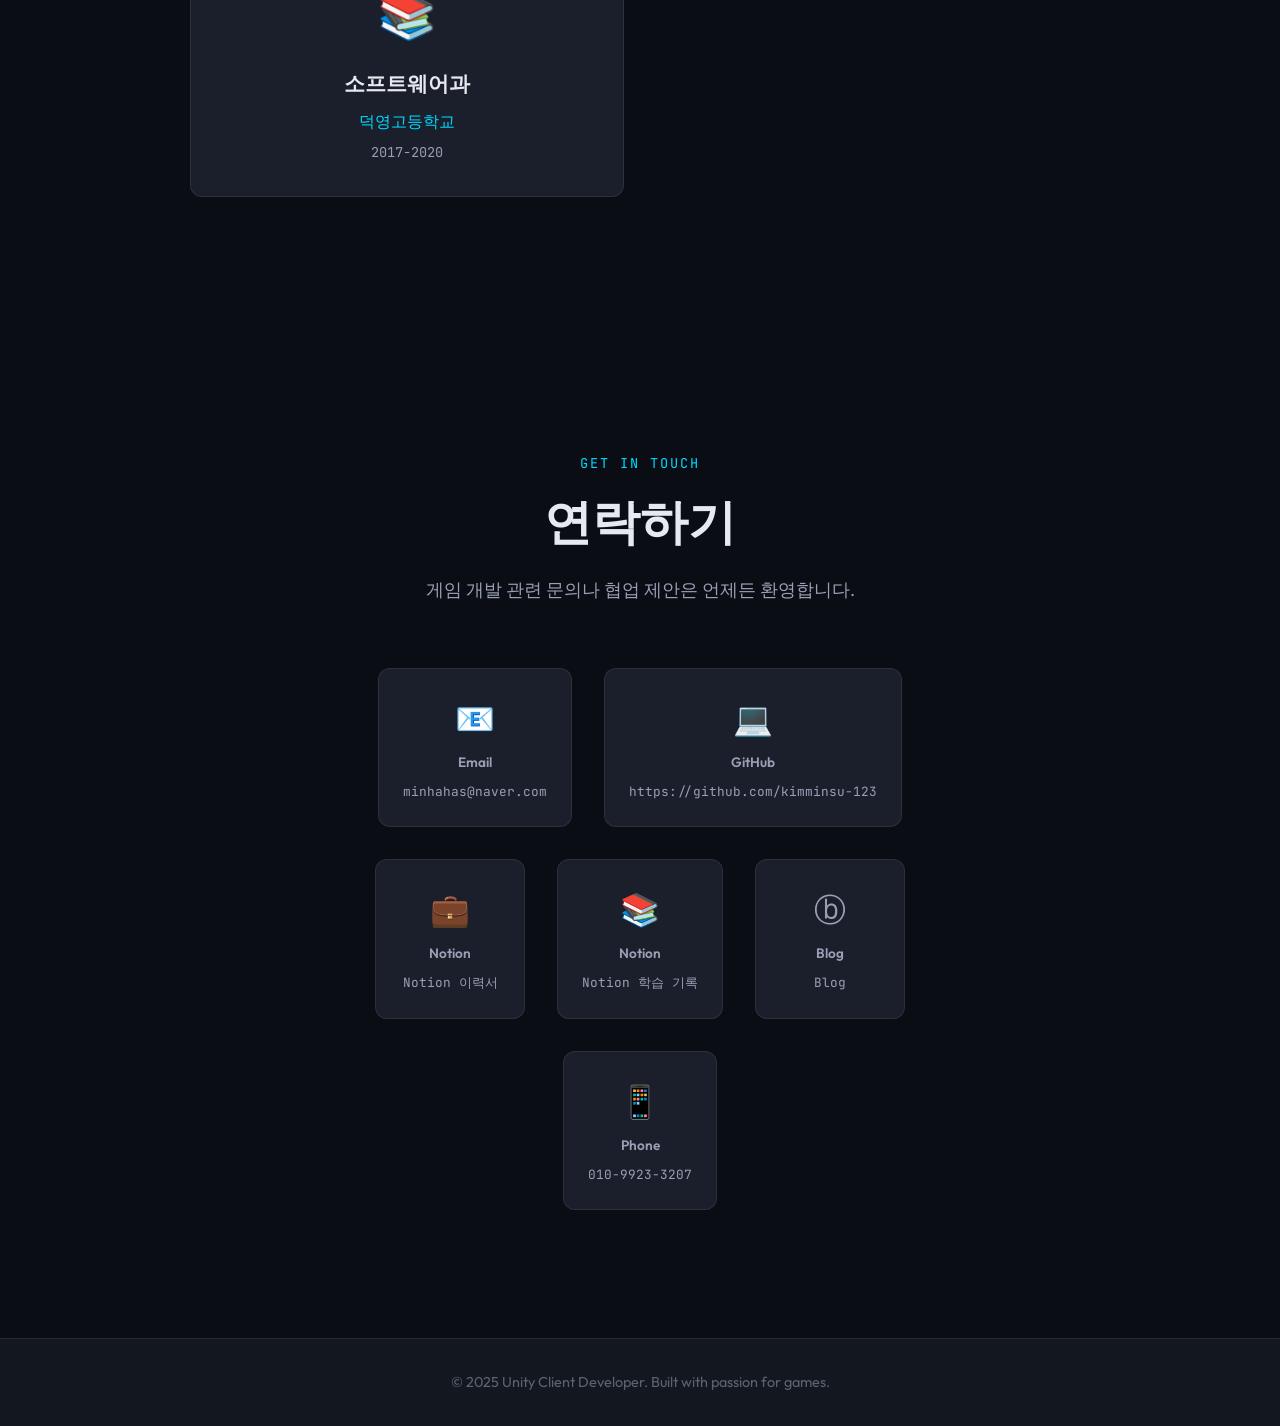
==== commit c0c8de9f: "기타 활동에 덕영고 디지털 튜터, 지방기능경기대회 멘토 활동 추가 Co-Authored-By: Claude Sonnet 5 <noreply@anthropic.com>" ====
--- a/index.html
+++ b/index.html
@@ -1791,6 +1791,30 @@
                 </p>
             </div>
             <div class="activities-grid">
+                <div class="activity-card fade-in">
+                    <span class="activity-category instructor">강사</span>
+                    <div class="activity-period">2026.03.16 - 2027.12.31</div>
+                    <h3 class="activity-title">디지털 튜터</h3>
+                    <div class="activity-organization">덕영 고등학교</div>
+                    <p class="activity-description">
+                        덕영고등학교에서 디지털 튜터로 활동하며 학생들의 소프트웨어·게임 개발 학습을 지원하고 있습니다.
+                    </p>
+                </div>
+
+                <div class="activity-card fade-in">
+                    <span class="activity-category instructor">강사</span>
+                    <div class="activity-period">2026.03.09 - 2026.04.03</div>
+                    <h3 class="activity-title">지방기능경기대회 게임부문 멘토</h3>
+                    <div class="activity-organization">덕영 고등학교</div>
+                    <p class="activity-description">
+                        덕영고등학교에서 지방기능경기대회 게임부문 멘토를 맡아 4명의 학생을 지도하였습니다.<br>
+                        게임 개발 실기 준비 과정을 함께하며 대회 출전을 위한 멘토링을 진행하였습니다.
+                    </p>
+                    <div class="activity-achievements">
+                        <div class="achievement-item">멘토링 학생 4명 중 2명 전국기능경기대회 출전 자격 획득</div>
+                    </div>
+                </div>
+
                 <div class="activity-card fade-in">
                     <span class="activity-category instructor">강사</span>
                     <div class="activity-period">2025.01.13 - 2025.01.24</div>
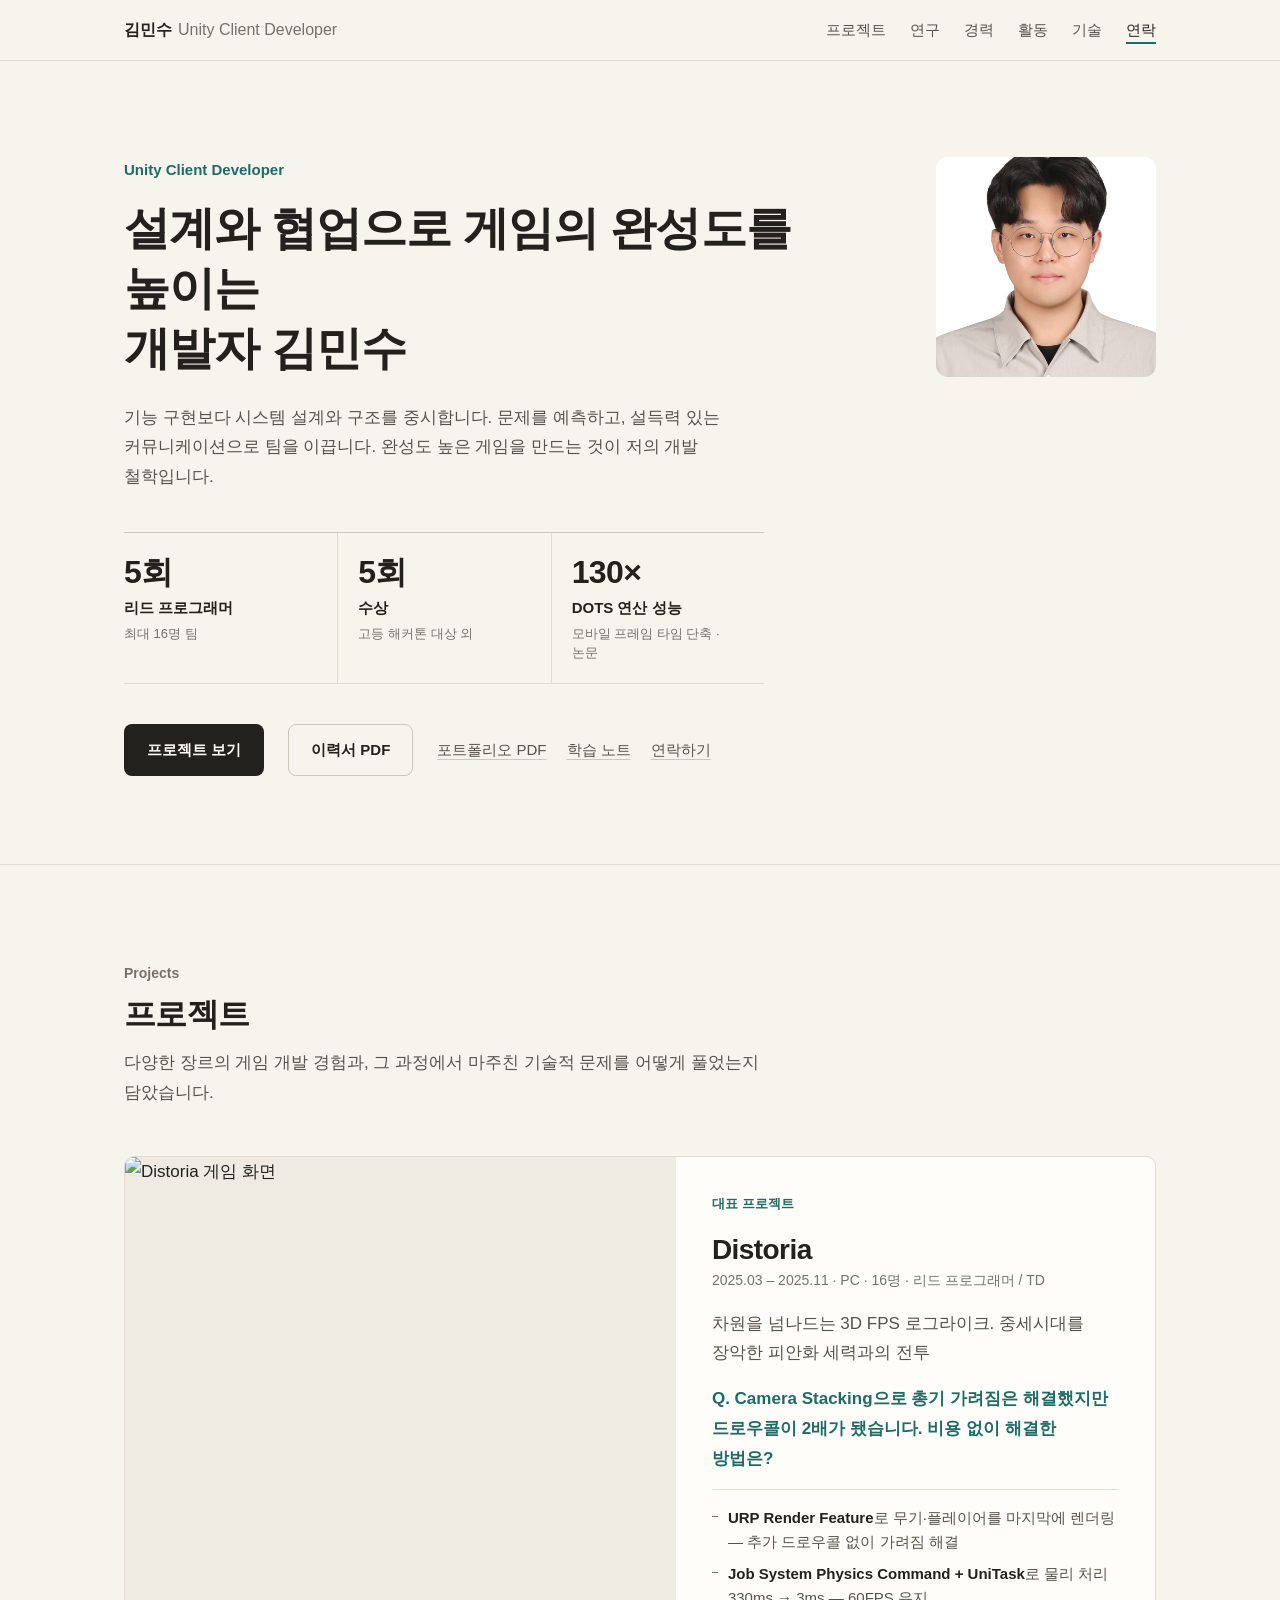
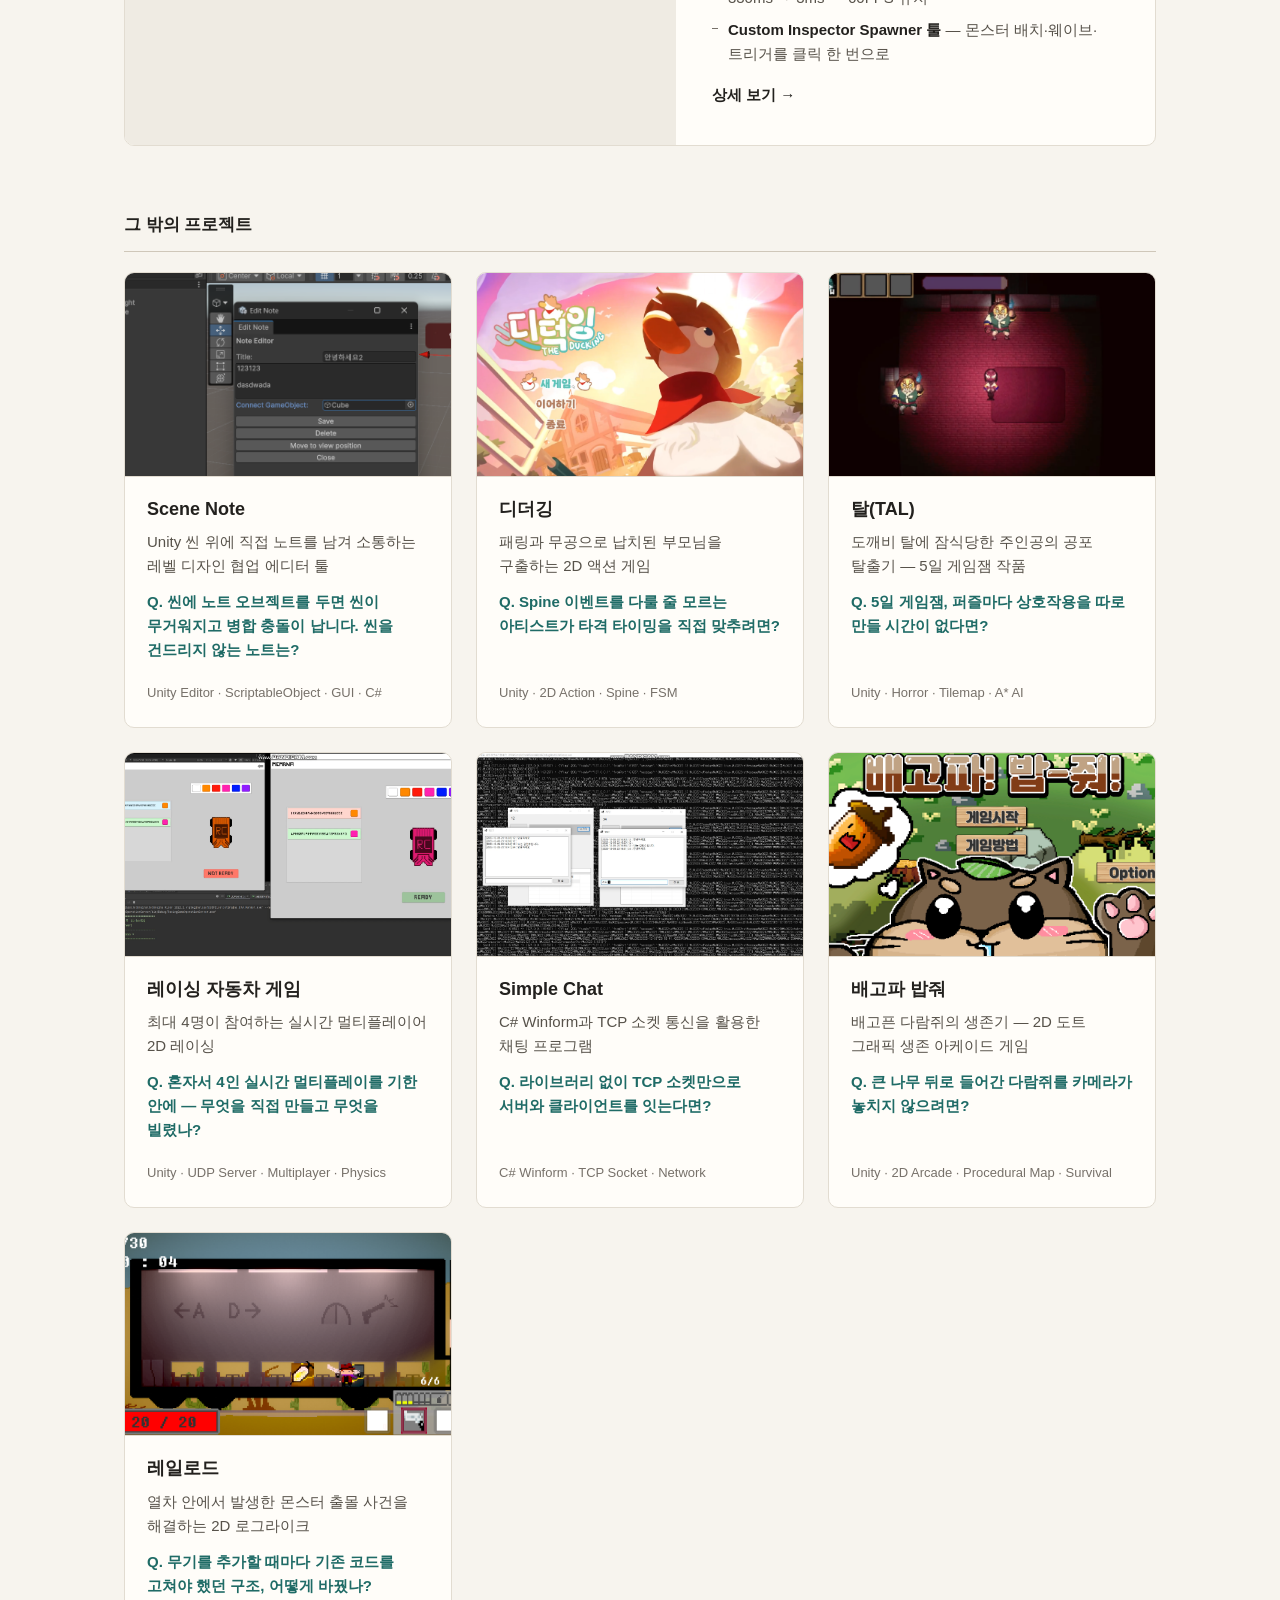
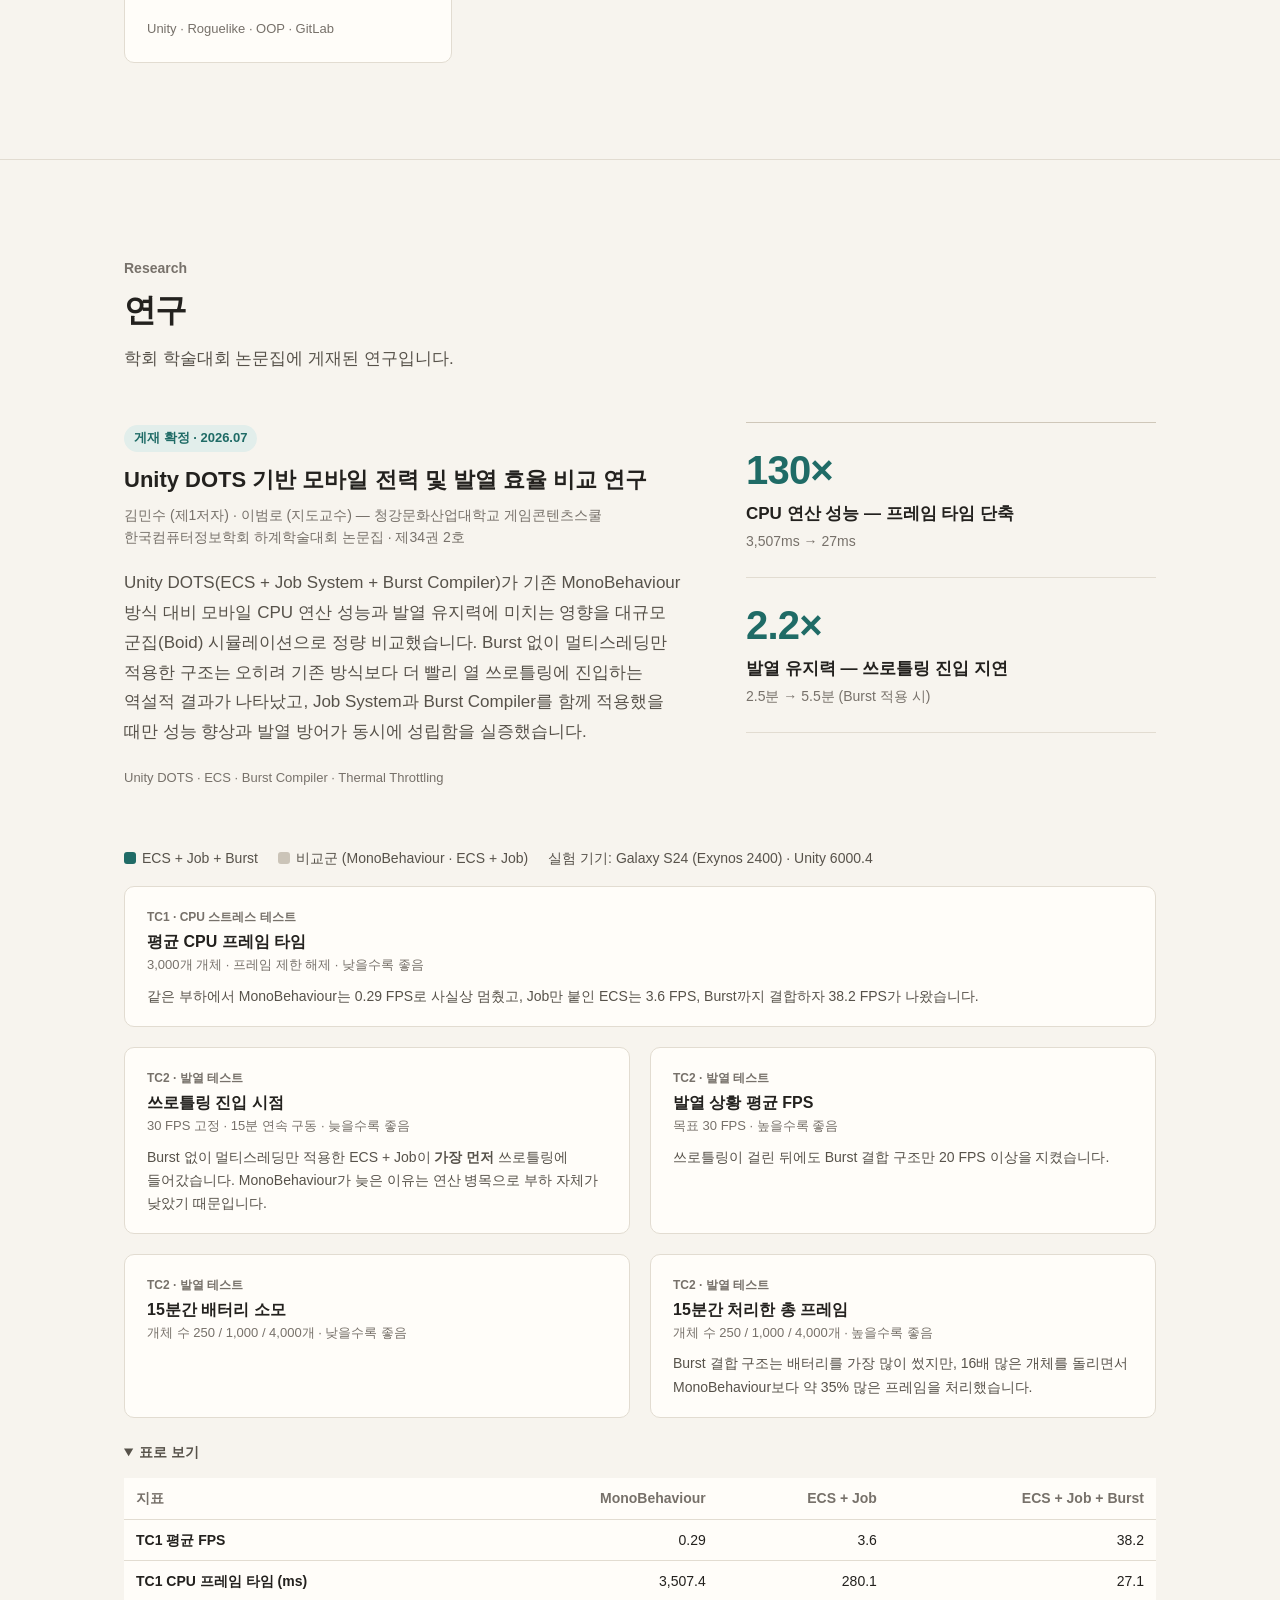
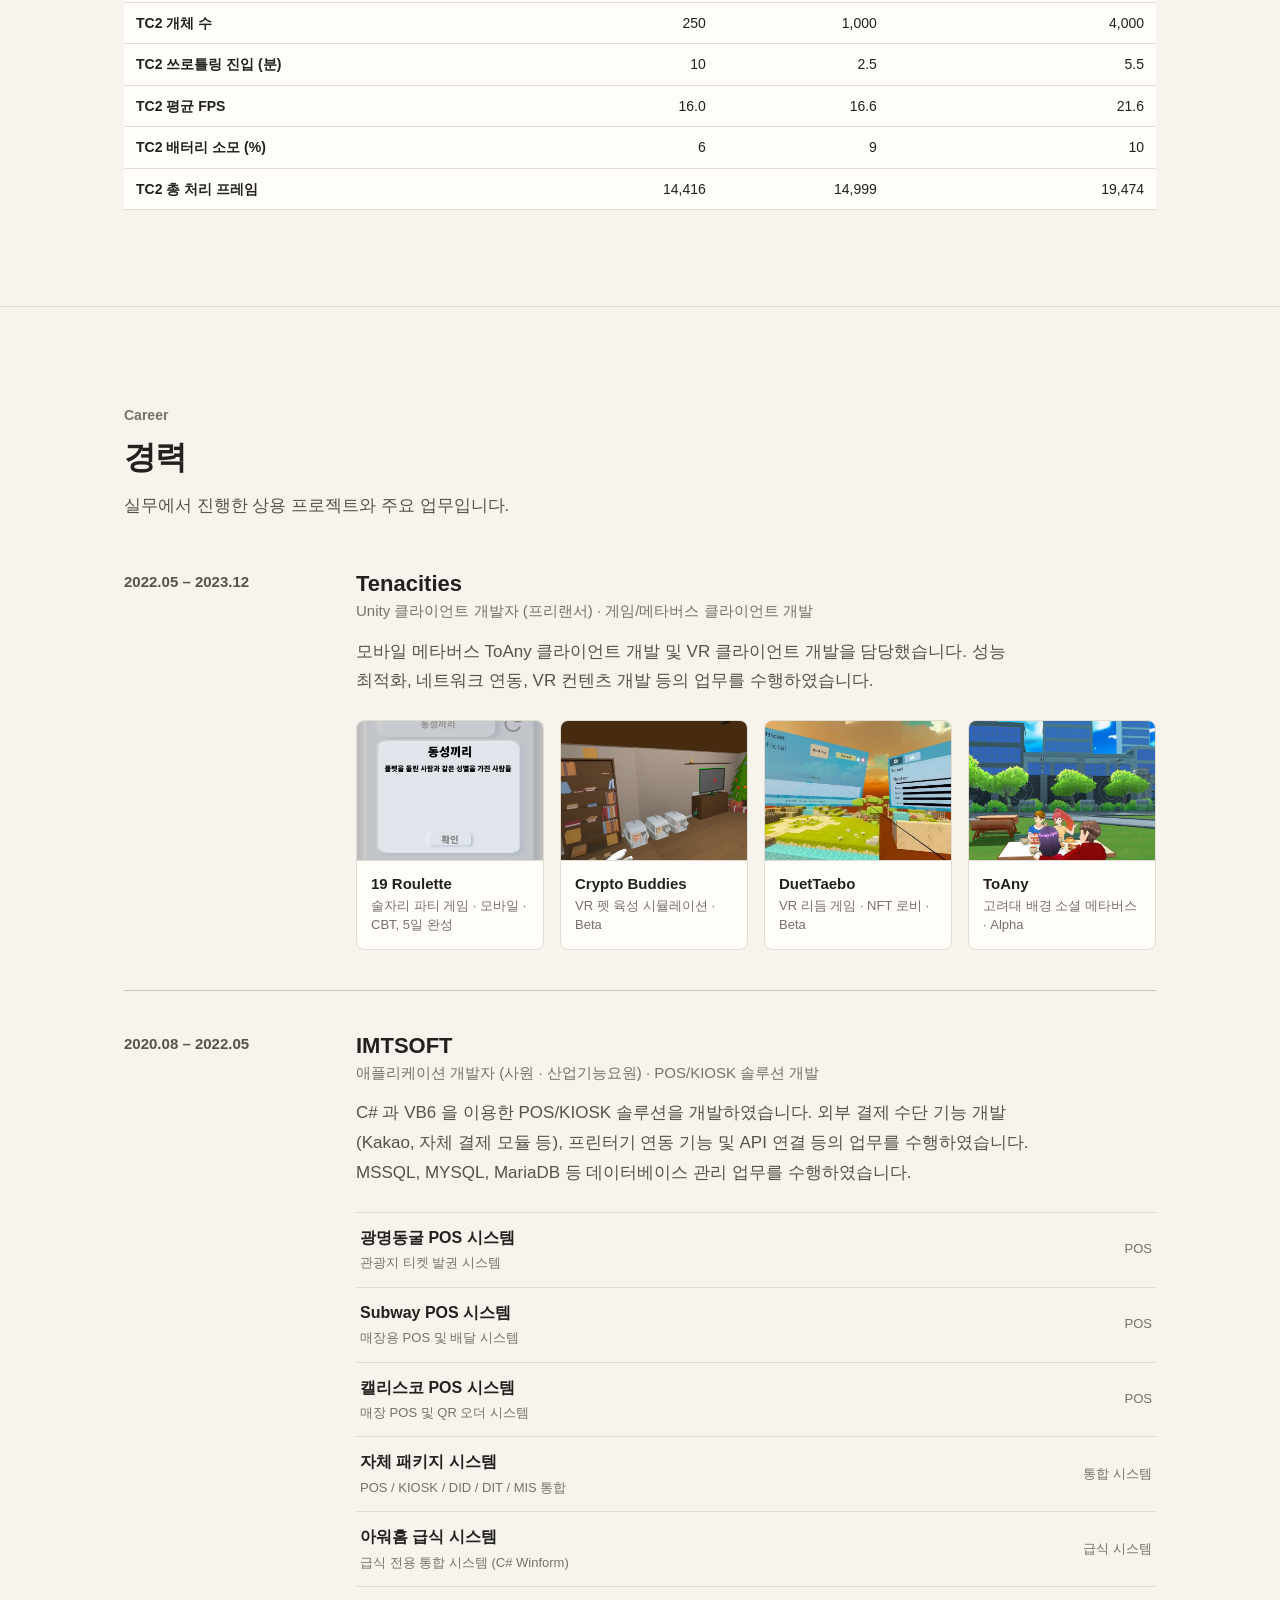
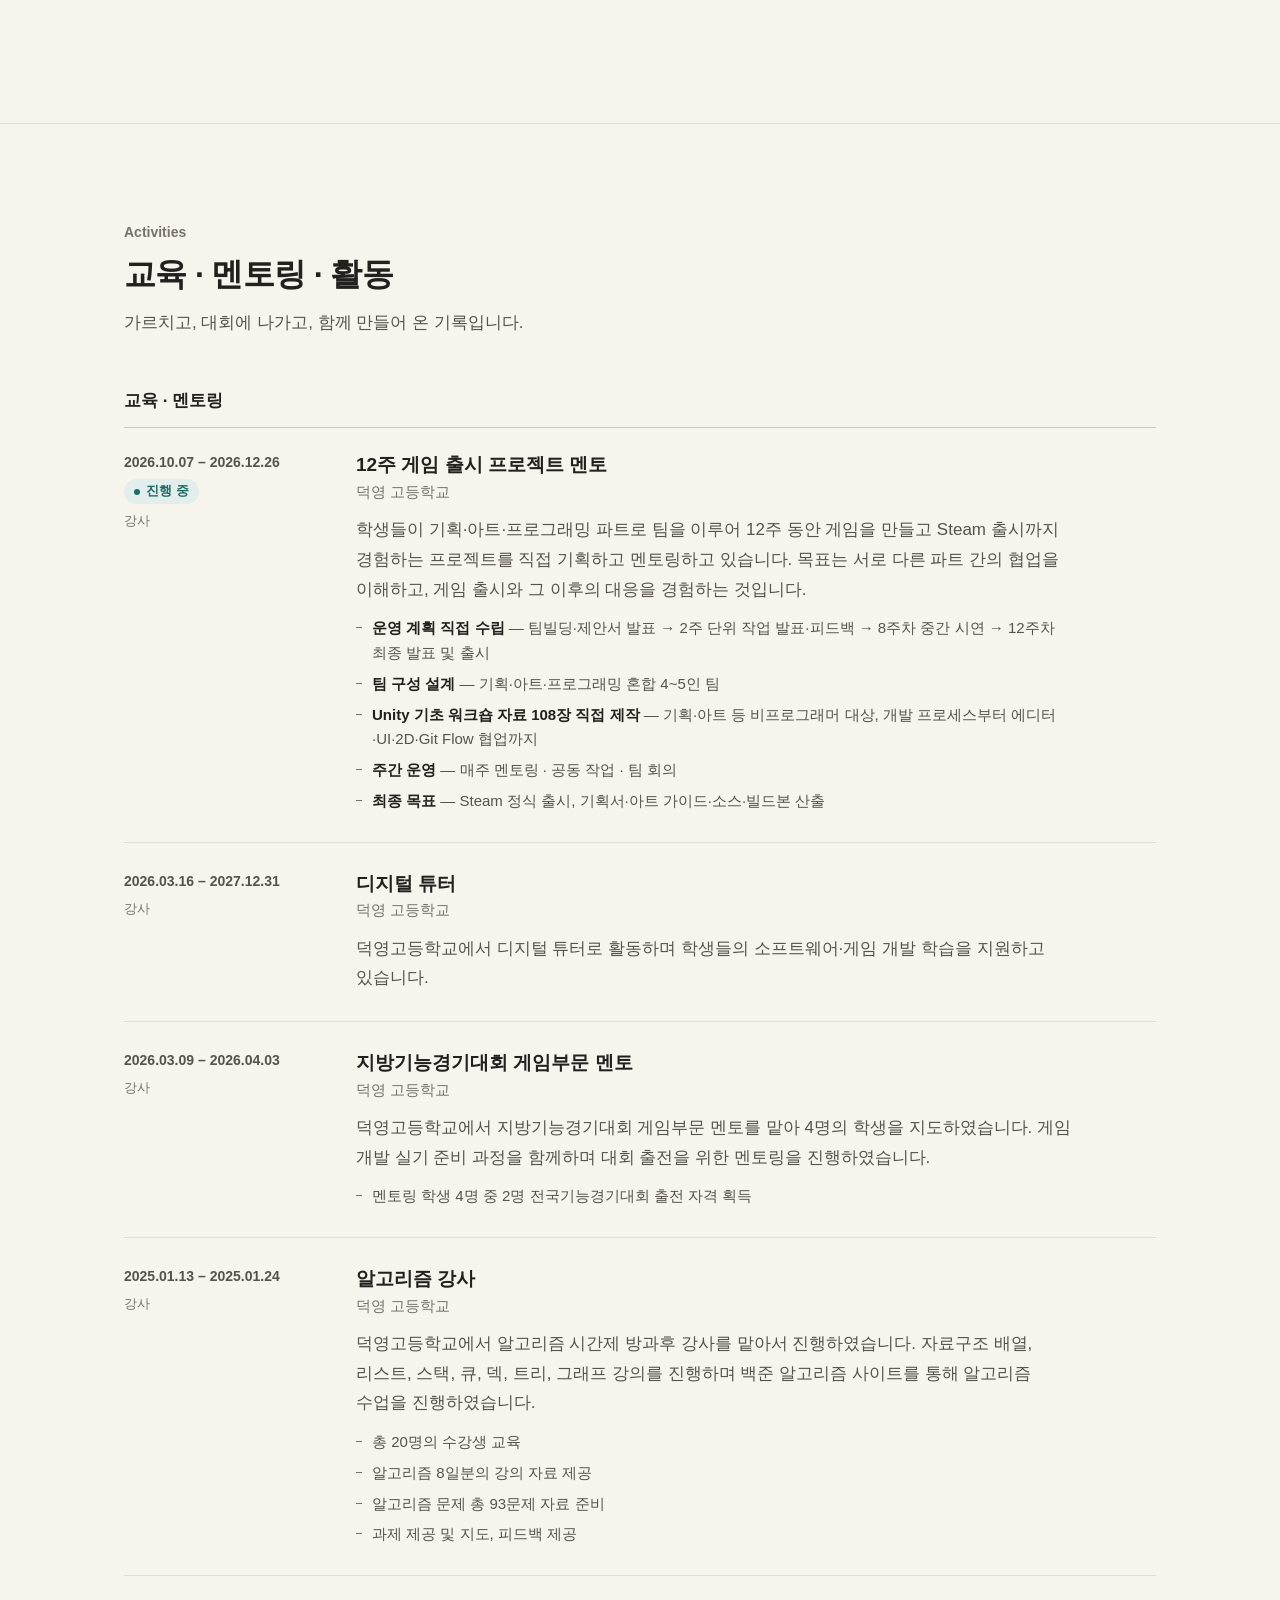
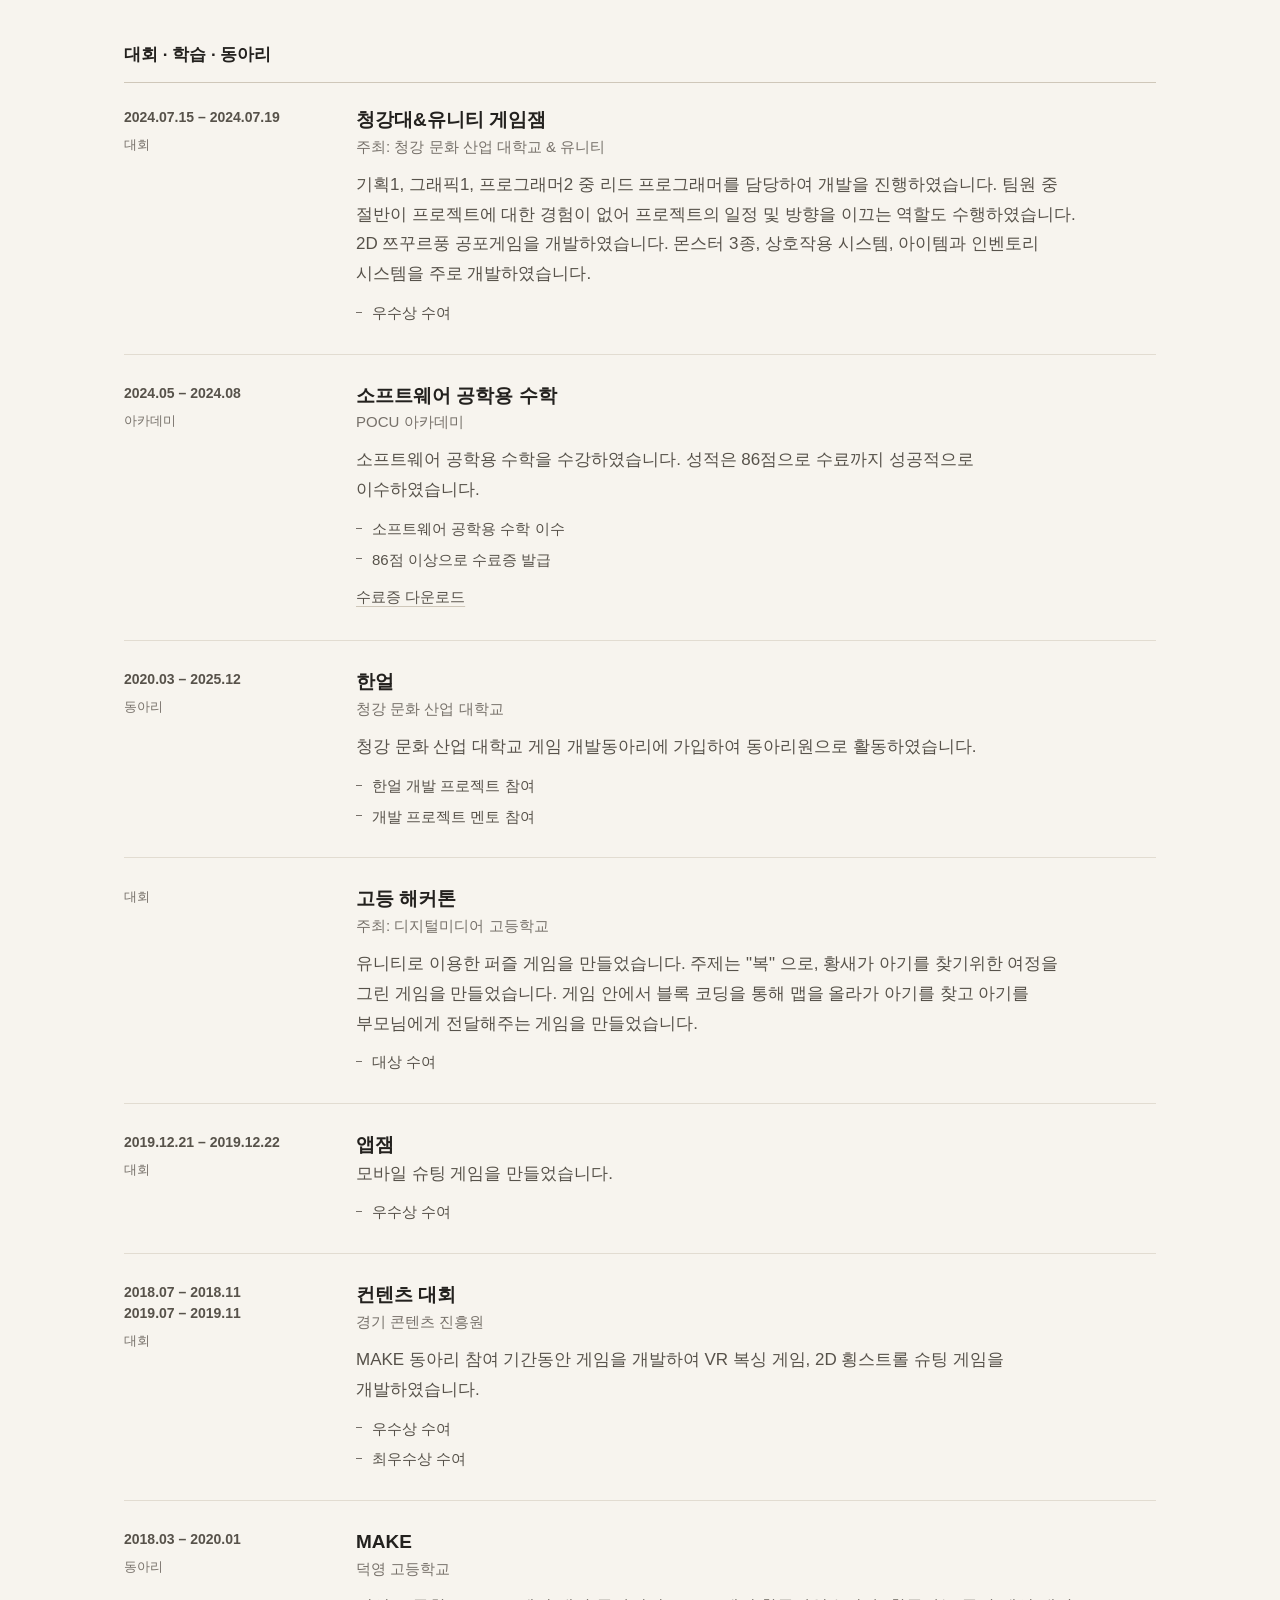
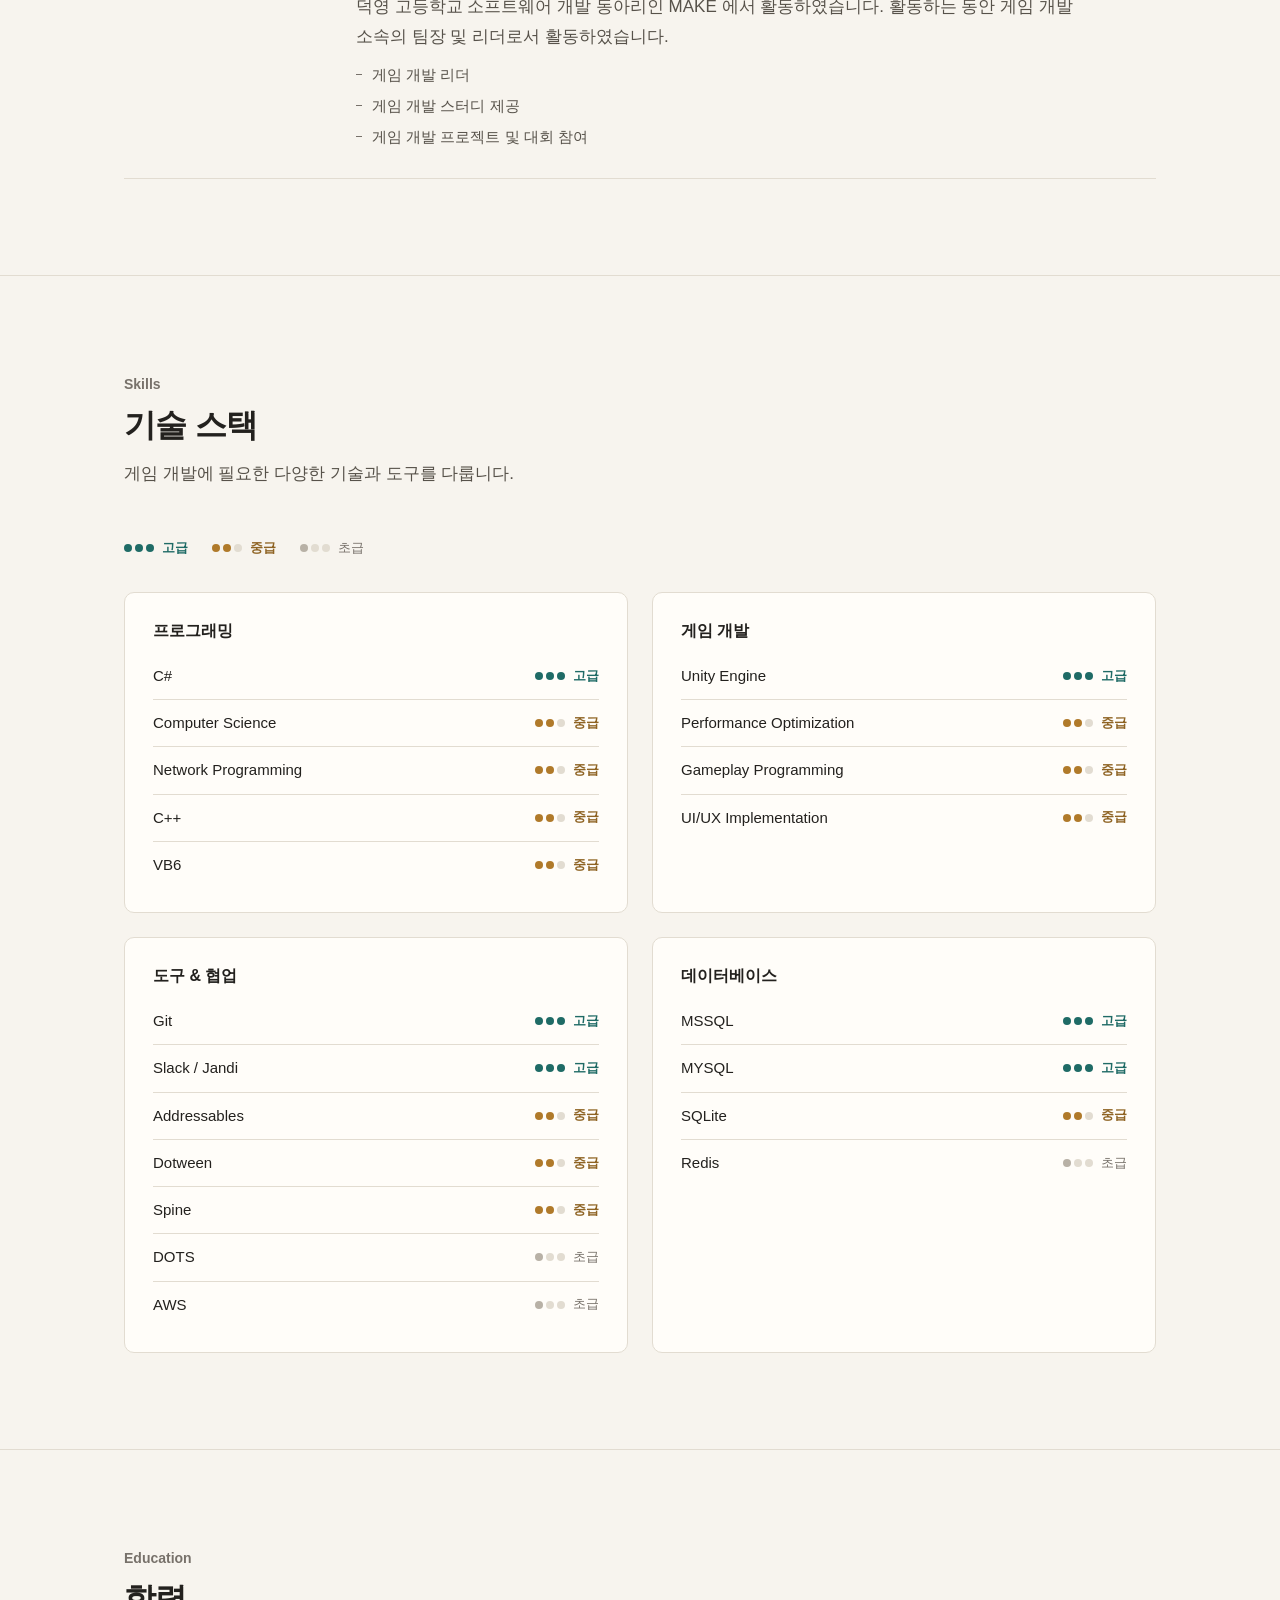
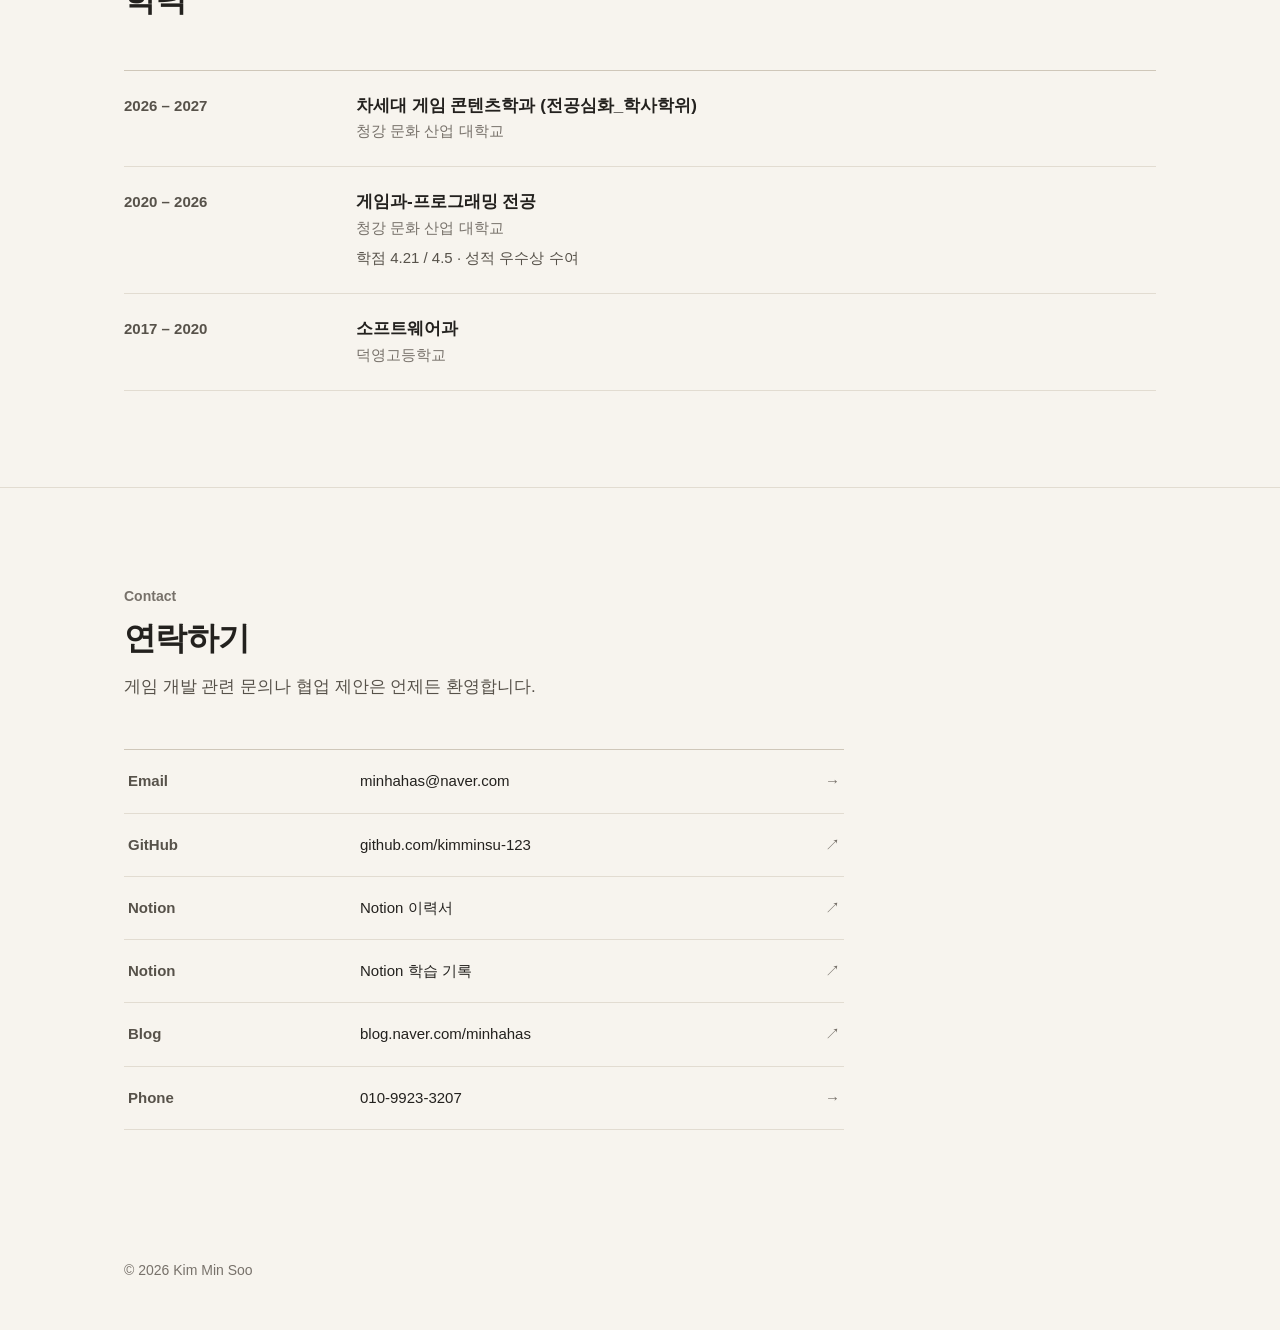
==== commit cbd26dba: "feat(portfolio): 디자인 개편, 12주 출시 멘토링 추가, 성능 차트 시각화 - 웜 라이트 테마 + 딥 틸 포인트, Pretendard 적용, 네온/그라데이션/이모지 " ====
--- a/index.html
+++ b/index.html
@@ -3,20 +3,37 @@
 <head>
     <meta charset="UTF-8">
     <meta name="viewport" content="width=device-width, initial-scale=1.0">
-    <title>Kim Min Soo Portfolio</title>
-    <link href="https://fonts.googleapis.com/css2?family=JetBrains+Mono:wght@400;500;700&family=Outfit:wght@300;400;500;600;700&display=swap" rel="stylesheet">
+    <meta name="description" content="Unity 클라이언트 개발자 김민수의 포트폴리오 — 프로젝트, 연구, 경력, 교육·멘토링 활동">
+    <title>김민수 — Unity Client Developer</title>
+    <link rel="stylesheet" href="https://cdn.jsdelivr.net/gh/orioncactus/pretendard@v1.3.9/dist/web/variable/pretendardvariable-dynamic-subset.min.css">
     <style>
         :root {
-            --bg-primary: #0a0e14;
-            --bg-secondary: #131820;
-            --bg-card: #1a1f2b;
-            --accent-primary: #00d9ff;
-            --accent-secondary: #7b61ff;
-            --text-primary: #e6e9f0;
-            --text-secondary: #99a0b5;
-            --text-muted: #5c6370;
-            --border: rgba(255, 255, 255, 0.08);
-            --shadow: rgba(0, 0, 0, 0.4);
+            --bg-primary: #f7f4ee;
+            --bg-secondary: #efebe3;
+            --bg-card: #fffdf9;
+            --text-primary: #23211e;
+            --text-secondary: #57524a;
+            --text-muted: #77716a;
+            --accent-primary: #1f6b66;
+            --accent-secondary: #4a5a6e;
+            --accent-success: #3e7c4a;
+            --accent-soft: #e2eeeb;
+            --border: #e2dcd1;
+            --border-strong: #cfc7b9;
+            --shadow: rgba(35, 33, 30, 0.08);
+
+            --lv-high: #1f6b66;
+            --lv-mid-dot: #b07a2a;
+            --lv-mid-text: #8f6424;
+            --lv-low-dot: #b8b1a6;
+            --lv-low-text: #77716a;
+            --dot-empty: #e2dcd1;
+
+            --chart-muted: #cbc4b8;
+            --chart-grid: #ece6dc;
+
+            --container: 1080px;
+            --radius: 10px;
         }
 
         * {
@@ -25,44 +42,53 @@
             box-sizing: border-box;
         }
 
+        html {
+            scroll-padding-top: 72px;
+            scroll-behavior: smooth;
+        }
+
+        @media (prefers-reduced-motion: reduce) {
+            html {
+                scroll-behavior: auto;
+            }
+        }
+
         body {
-            font-family: 'Outfit', sans-serif;
+            font-family: 'Pretendard Variable', Pretendard, -apple-system, BlinkMacSystemFont, 'Apple SD Gothic Neo', 'Malgun Gothic', sans-serif;
             background: var(--bg-primary);
             color: var(--text-primary);
-            line-height: 1.6;
-            overflow-x: hidden;
-        }
-
-            body::before {
-                content: '';
-                position: fixed;
-                top: 0;
-                left: 0;
-                right: 0;
-                bottom: 0;
-                background-image: linear-gradient(rgba(0, 217, 255, 0.03) 1px, transparent 1px), linear-gradient(90deg, rgba(0, 217, 255, 0.03) 1px, transparent 1px);
-                background-size: 50px 50px;
-                pointer-events: none;
-                z-index: 0;
-            }
+            font-size: 17px;
+            line-height: 1.75;
+            word-break: keep-all;
+            overflow-wrap: break-word;
+            -webkit-font-smoothing: antialiased;
+        }
+
+        a {
+            color: inherit;
+        }
+
+        img {
+            max-width: 100%;
+        }
 
         .container {
-            max-width: 1200px;
+            max-width: var(--container);
             margin: 0 auto;
-            padding: 0 2rem;
-            position: relative;
-            z-index: 1;
-        }
-
+            padding: 0 24px;
+        }
+
+        .num {
+            font-variant-numeric: tabular-nums;
+        }
+
+        /* Nav */
         nav {
-            position: fixed;
+            position: sticky;
             top: 0;
-            left: 0;
-            right: 0;
-            background: rgba(10, 14, 20, 0.95);
-            backdrop-filter: blur(10px);
+            background: rgba(247, 244, 238, 0.92);
+            backdrop-filter: blur(8px);
             border-bottom: 1px solid var(--border);
-            padding: 1.5rem 0;
             z-index: 100;
         }
 
@@ -70,321 +96,1069 @@
                 display: flex;
                 justify-content: space-between;
                 align-items: center;
+                height: 60px;
+                gap: 24px;
             }
 
         .nav-logo {
-            font-family: 'JetBrains Mono', monospace;
-            font-size: 1.2rem;
             font-weight: 700;
-            color: var(--accent-primary);
+            font-size: 1rem;
             text-decoration: none;
-        }
+            white-space: nowrap;
+        }
+
+            .nav-logo span {
+                color: var(--text-muted);
+                font-weight: 500;
+                margin-left: 6px;
+            }
 
         .nav-links {
             display: flex;
-            gap: 2rem;
+            gap: 24px;
             list-style: none;
         }
 
             .nav-links a {
                 color: var(--text-secondary);
                 text-decoration: none;
-                font-size: 0.95rem;
+                font-size: 0.9375rem;
                 font-weight: 500;
-                transition: color 0.3s;
-                position: relative;
-            }
-
-                .nav-links a::after {
-                    content: '';
-                    position: absolute;
-                    bottom: -5px;
-                    left: 0;
-                    width: 0;
-                    height: 2px;
-                    background: var(--accent-primary);
-                    transition: width 0.3s;
+                white-space: nowrap;
+                padding: 4px 0;
+                border-bottom: 2px solid transparent;
+                transition: color 0.2s, border-color 0.2s;
+            }
+
+                .nav-links a:hover,
+                .nav-links a.active {
+                    color: var(--text-primary);
+                    border-bottom-color: var(--accent-primary);
                 }
 
-                .nav-links a:hover {
-                    color: var(--accent-primary);
-                }
-
-                    .nav-links a:hover::after {
-                        width: 100%;
-                    }
-
+        /* Hero */
         .hero {
-            min-height: 100vh;
-            display: flex;
-            align-items: center;
-            padding-top: 80px;
-            position: relative;
+            padding: 96px 0 88px;
+            border-bottom: 1px solid var(--border);
         }
 
         .hero-wrapper {
-            display: flex;
-            align-items: center;
-            gap: 4rem;
-            width: 100%;
-        }
-
-        .hero-image {
-            flex-shrink: 0;
+            display: grid;
+            grid-template-columns: 1fr 220px;
+            gap: 64px;
+            align-items: start;
+        }
+
+        .hero-label {
+            font-size: 0.9375rem;
+            font-weight: 600;
+            color: var(--accent-primary);
+            margin-bottom: 16px;
+        }
+
+        .hero-title {
+            font-size: clamp(2rem, 4.2vw, 2.875rem);
+            font-weight: 700;
+            line-height: 1.3;
+            letter-spacing: -0.02em;
+            margin-bottom: 24px;
+        }
+
+        .hero-description {
+            font-size: 1.0625rem;
+            color: var(--text-secondary);
+            max-width: 600px;
+            margin-bottom: 40px;
         }
 
         .profile-image {
-            width: 320px;
-            height: 320px;
-            border-radius: 20px;
+            width: 220px;
+            height: 220px;
+            border-radius: 12px;
             object-fit: cover;
-            border: 3px solid var(--accent-primary);
-            box-shadow: 0 20px 60px rgba(0, 217, 255, 0.3);
-            background: linear-gradient(135deg, var(--bg-secondary), var(--bg-card));
-            display: flex;
-            align-items: center;
-            justify-content: center;
-            font-size: 6rem;
-            opacity: 0;
-            animation: fadeInScale 1s ease 0.2s forwards;
-        }
-
-        .hero-content {
-            max-width: 800px;
-            flex: 1;
-        }
-
-        @keyframes fadeInScale {
-            from {
-                opacity: 0;
-                transform: scale(0.9);
-            }
-
-            to {
-                opacity: 1;
-                transform: scale(1);
-            }
-        }
-
-        .hero-label {
-            font-family: 'JetBrains Mono', monospace;
-            font-size: 0.9rem;
-            color: var(--accent-primary);
-            margin-bottom: 1rem;
-            display: inline-block;
-            opacity: 0;
-            animation: fadeInUp 0.8s ease forwards;
-        }
-
-        .hero-title {
-            font-size: 4.5rem;
+            display: block;
+            background: var(--bg-secondary);
+        }
+
+        .hero-stats {
+            display: grid;
+            grid-template-columns: repeat(3, 1fr);
+            border-top: 1px solid var(--border-strong);
+            border-bottom: 1px solid var(--border);
+            margin-bottom: 40px;
+            max-width: 640px;
+        }
+
+        .stat {
+            display: block;
+            padding: 20px 20px 20px 0;
+            text-decoration: none;
+            transition: background 0.2s;
+        }
+
+            .stat + .stat {
+                padding-left: 20px;
+                border-left: 1px solid var(--border);
+            }
+
+            .stat:hover .stat-value {
+                color: var(--accent-primary);
+            }
+
+        .stat-value {
+            display: block;
+            font-size: 2rem;
             font-weight: 700;
-            line-height: 1.1;
-            margin-bottom: 1.5rem;
-            background: linear-gradient(135deg, var(--text-primary) 0%, var(--accent-primary) 100%);
-            -webkit-background-clip: text;
-            -webkit-text-fill-color: transparent;
-            background-clip: text;
-            opacity: 0;
-            animation: fadeInUp 0.8s ease 0.2s forwards;
-        }
-
-        .hero-description {
-            font-size: 1.25rem;
-            color: var(--text-secondary);
-            margin-bottom: 2.5rem;
-            line-height: 1.8;
-            opacity: 0;
-            animation: fadeInUp 0.8s ease 0.4s forwards;
+            letter-spacing: -0.02em;
+            line-height: 1.2;
+            transition: color 0.2s;
+        }
+
+        .stat-label {
+            display: block;
+            font-size: 0.9375rem;
+            font-weight: 600;
+            margin-top: 4px;
+        }
+
+        .stat-note {
+            display: block;
+            font-size: 0.8125rem;
+            color: var(--text-muted);
+            line-height: 1.5;
+            margin-top: 2px;
         }
 
         .hero-cta {
             display: flex;
-            gap: 1rem;
-            opacity: 0;
-            animation: fadeInUp 0.8s ease 0.6s forwards;
+            flex-wrap: wrap;
+            align-items: center;
+            gap: 12px 24px;
         }
 
         .btn {
-            padding: 1rem 2rem;
+            display: inline-block;
+            padding: 12px 22px;
             border-radius: 8px;
             font-weight: 600;
-            font-size: 1rem;
+            font-size: 0.9375rem;
             text-decoration: none;
-            transition: all 0.3s;
-            display: inline-block;
+            border: 1px solid transparent;
             cursor: pointer;
-            border: none;
+            transition: background 0.2s, border-color 0.2s, color 0.2s;
         }
 
         .btn-primary {
-            background: var(--accent-primary);
-            color: var(--bg-primary);
+            background: var(--text-primary);
+            color: var(--bg-card);
         }
 
             .btn-primary:hover {
-                background: var(--text-primary);
-                transform: translateY(-2px);
-                box-shadow: 0 10px 30px rgba(0, 217, 255, 0.3);
+                background: var(--accent-primary);
             }
 
         .btn-secondary {
             background: transparent;
             color: var(--text-primary);
-            border: 2px solid var(--border);
+            border-color: var(--border-strong);
         }
 
             .btn-secondary:hover {
-                border-color: var(--accent-primary);
+                border-color: var(--text-primary);
+            }
+
+        .hero-links {
+            display: flex;
+            flex-wrap: wrap;
+            gap: 4px 20px;
+            font-size: 0.9375rem;
+        }
+
+        .text-link {
+            color: var(--text-secondary);
+            text-decoration: underline;
+            text-decoration-color: var(--border-strong);
+            text-underline-offset: 4px;
+            transition: color 0.2s, text-decoration-color 0.2s;
+        }
+
+            .text-link:hover {
                 color: var(--accent-primary);
-            }
-
+                text-decoration-color: var(--accent-primary);
+            }
+
+        /* Sections */
         section {
-            padding: 8rem 0;
-            position: relative;
+            padding: 96px 0;
+            border-bottom: 1px solid var(--border);
         }
 
         .section-header {
-            text-align: center;
-            margin-bottom: 4rem;
+            margin-bottom: 48px;
+            max-width: 640px;
         }
 
         .section-label {
-            font-family: 'JetBrains Mono', monospace;
-            font-size: 0.85rem;
+            font-size: 0.875rem;
+            font-weight: 600;
+            color: var(--text-muted);
+            margin-bottom: 8px;
+        }
+
+        .section-title {
+            font-size: clamp(1.625rem, 3vw, 2rem);
+            font-weight: 700;
+            letter-spacing: -0.02em;
+            line-height: 1.35;
+            margin-bottom: 12px;
+        }
+
+        .section-description {
+            color: var(--text-secondary);
+        }
+
+        .subsection-title {
+            font-size: 1.0625rem;
+            font-weight: 700;
+            margin: 64px 0 20px;
+            padding-bottom: 12px;
+            border-bottom: 1px solid var(--border-strong);
+        }
+
+        .q {
             color: var(--accent-primary);
-            text-transform: uppercase;
-            letter-spacing: 2px;
-            margin-bottom: 0.5rem;
-        }
-
-        .section-title {
-            font-size: 3rem;
+            font-weight: 600;
+        }
+
+            .q::before {
+                content: 'Q. ';
+                font-weight: 700;
+            }
+
+        .meta-line {
+            font-size: 0.875rem;
+            color: var(--text-muted);
+        }
+
+        .tag-line {
+            font-size: 0.8125rem;
+            color: var(--text-muted);
+        }
+
+        .more {
+            font-size: 0.9375rem;
+            font-weight: 600;
+            color: var(--text-primary);
+        }
+
+            .more::after {
+                content: ' →';
+                transition: margin-left 0.2s;
+            }
+
+        [data-project] {
+            cursor: pointer;
+        }
+
+            [data-project]:focus-visible {
+                outline: 2px solid var(--accent-primary);
+                outline-offset: 3px;
+            }
+
+        /* Featured */
+        .featured {
+            display: grid;
+            grid-template-columns: 1.15fr 1fr;
+            background: var(--bg-card);
+            border: 1px solid var(--border);
+            border-radius: var(--radius);
+            overflow: hidden;
+            transition: border-color 0.2s, box-shadow 0.2s;
+        }
+
+            .featured:hover {
+                border-color: var(--border-strong);
+                box-shadow: 0 8px 24px var(--shadow);
+            }
+
+        .featured-image {
+            width: 100%;
+            height: 100%;
+            min-height: 320px;
+            object-fit: cover;
+            display: block;
+            background: var(--bg-secondary);
+        }
+
+        .featured-content {
+            padding: 36px;
+            display: flex;
+            flex-direction: column;
+            gap: 16px;
+        }
+
+        .featured-badge {
+            font-size: 0.8125rem;
             font-weight: 700;
-            margin-bottom: 1rem;
-        }
-
-        .section-description {
-            font-size: 1.1rem;
+            color: var(--accent-primary);
+        }
+
+        .featured-title {
+            font-size: 1.75rem;
+            font-weight: 700;
+            letter-spacing: -0.02em;
+            line-height: 1.3;
+        }
+
+        .featured-desc {
             color: var(--text-secondary);
-            max-width: 600px;
-            margin: 0 auto;
-        }
-
+        }
+
+        .featured-points {
+            list-style: none;
+            display: flex;
+            flex-direction: column;
+            gap: 8px;
+            font-size: 0.9375rem;
+            color: var(--text-secondary);
+            border-top: 1px solid var(--border);
+            padding-top: 16px;
+        }
+
+            .featured-points li {
+                padding-left: 16px;
+                position: relative;
+                line-height: 1.6;
+            }
+
+                .featured-points li::before {
+                    content: '';
+                    position: absolute;
+                    left: 0;
+                    top: 0.65em;
+                    width: 6px;
+                    height: 1px;
+                    background: var(--text-muted);
+                }
+
+            .featured-points strong {
+                color: var(--text-primary);
+                font-weight: 600;
+            }
+
+        /* Project grid */
         .projects-grid {
             display: grid;
-            grid-template-columns: repeat(auto-fit, minmax(350px, 1fr));
-            gap: 2rem;
+            grid-template-columns: repeat(3, 1fr);
+            gap: 24px;
         }
 
         .project-card {
             background: var(--bg-card);
-            border-radius: 12px;
+            border: 1px solid var(--border);
+            border-radius: var(--radius);
             overflow: hidden;
+            display: flex;
+            flex-direction: column;
+            transition: border-color 0.2s, box-shadow 0.2s;
+        }
+
+            .project-card:hover {
+                border-color: var(--border-strong);
+                box-shadow: 0 6px 18px var(--shadow);
+            }
+
+        .project-image {
+            width: 100%;
+            aspect-ratio: 16 / 10;
+            object-fit: cover;
+            display: block;
+            background: var(--bg-secondary);
+            border-bottom: 1px solid var(--border);
+        }
+
+        .project-content {
+            padding: 20px 22px 22px;
+            display: flex;
+            flex-direction: column;
+            gap: 8px;
+            flex: 1;
+        }
+
+        .project-title {
+            font-size: 1.125rem;
+            font-weight: 700;
+            line-height: 1.4;
+        }
+
+        .project-description {
+            font-size: 0.9375rem;
+            color: var(--text-secondary);
+            line-height: 1.6;
+        }
+
+        .project-card .q {
+            font-size: 0.9375rem;
+            line-height: 1.6;
+            margin-top: 4px;
+        }
+
+        .project-card .tag-line {
+            margin-top: auto;
+            padding-top: 12px;
+        }
+
+        /* Research */
+        .research {
+            display: grid;
+            grid-template-columns: 1.4fr 1fr;
+            gap: 48px;
+            align-items: start;
+        }
+
+        .publication-status {
+            display: inline-block;
+            font-size: 0.8125rem;
+            font-weight: 600;
+            color: var(--accent-primary);
+            background: var(--accent-soft);
+            padding: 2px 10px;
+            border-radius: 999px;
+            margin-bottom: 12px;
+        }
+
+        .publication-title {
+            font-size: 1.375rem;
+            font-weight: 700;
+            line-height: 1.45;
+            margin-bottom: 8px;
+        }
+
+        .publication-venue {
+            font-size: 0.875rem;
+            color: var(--text-muted);
+            margin-bottom: 20px;
+            line-height: 1.6;
+        }
+
+        .publication-summary {
+            color: var(--text-secondary);
+            margin-bottom: 20px;
+        }
+
+        .research-figures {
+            display: flex;
+            flex-direction: column;
+            border-top: 1px solid var(--border-strong);
+        }
+
+        .figure {
+            padding: 24px 0;
+            border-bottom: 1px solid var(--border);
+        }
+
+        .figure-value {
+            font-size: 2.5rem;
+            font-weight: 700;
+            letter-spacing: -0.02em;
+            line-height: 1.15;
+            color: var(--accent-primary);
+        }
+
+        .figure-label {
+            font-weight: 600;
+            margin-top: 6px;
+        }
+
+        .figure-note {
+            font-size: 0.875rem;
+            color: var(--text-muted);
+        }
+
+        /* Charts */
+        .chart-block {
+            margin-top: 56px;
+        }
+
+        .chart-legend {
+            display: flex;
+            flex-wrap: wrap;
+            align-items: center;
+            gap: 8px 20px;
+            font-size: 0.875rem;
+            color: var(--text-secondary);
+            margin-bottom: 16px;
+        }
+
+        .key {
+            display: inline-block;
+            width: 12px;
+            height: 12px;
+            border-radius: 3px;
+            margin-right: 6px;
+            vertical-align: -1px;
+        }
+
+        .key-accent {
+            background: var(--accent-primary);
+        }
+
+        .key-muted {
+            background: var(--chart-muted);
+        }
+
+        .chart-grid {
+            display: grid;
+            grid-template-columns: repeat(2, minmax(0, 1fr));
+            gap: 20px;
+        }
+
+        .chart-card {
+            background: var(--bg-card);
             border: 1px solid var(--border);
-            transition: all 0.4s;
+            border-radius: var(--radius);
+            padding: 20px 22px 18px;
+            margin: 0;
+            min-width: 0;
+        }
+
+        .chart-card-wide {
+            grid-column: 1 / -1;
+        }
+
+        .chart-card figcaption {
+            display: flex;
+            flex-direction: column;
+            gap: 2px;
+        }
+
+        .chart-kicker {
+            font-size: 0.75rem;
+            font-weight: 600;
+            color: var(--text-muted);
+        }
+
+        .chart-title {
+            font-size: 1rem;
+            font-weight: 700;
+            line-height: 1.45;
+        }
+
+        .chart-sub {
+            font-size: 0.8125rem;
+            color: var(--text-muted);
+            line-height: 1.5;
+        }
+
+        .chart-canvas {
             position: relative;
-            cursor: pointer;
-        }
-
-            .project-card::before {
+            height: 176px;
+            margin-top: 12px;
+        }
+
+            .chart-canvas.sm {
+                height: 124px;
+            }
+
+        .chart-note {
+            font-size: 0.875rem;
+            color: var(--text-secondary);
+            line-height: 1.65;
+            margin-top: 10px;
+        }
+
+        .chart-table {
+            margin-top: 16px;
+            font-size: 0.875rem;
+        }
+
+            .chart-table summary {
+                cursor: pointer;
+                color: var(--text-secondary);
+                font-weight: 600;
+                padding: 6px 0;
+            }
+
+            .chart-table table {
+                width: 100%;
+                border-collapse: collapse;
+                margin-top: 8px;
+                font-variant-numeric: tabular-nums;
+                background: var(--bg-card);
+            }
+
+            .chart-table th,
+            .chart-table td {
+                text-align: right;
+                padding: 8px 12px;
+                border-bottom: 1px solid var(--border);
+                white-space: nowrap;
+            }
+
+                .chart-table th:first-child,
+                .chart-table td:first-child {
+                    text-align: left;
+                }
+
+            .chart-table thead th {
+                color: var(--text-muted);
+                font-weight: 600;
+            }
+
+        .table-scroll {
+            overflow-x: auto;
+        }
+
+        .metric-charts {
+            display: grid;
+            grid-template-columns: repeat(2, minmax(0, 1fr));
+            gap: 12px;
+            margin-top: 16px;
+        }
+
+            .metric-charts .chart-card {
+                padding: 16px 18px 14px;
+                background: var(--bg-primary);
+            }
+
+        .chart-source {
+            grid-column: 1 / -1;
+            font-size: 0.8125rem;
+            color: var(--text-muted);
+        }
+
+        /* Experience */
+        .career {
+            display: grid;
+            grid-template-columns: 200px 1fr;
+            gap: 32px;
+            padding: 40px 0;
+            border-top: 1px solid var(--border-strong);
+        }
+
+            .career:first-of-type {
+                border-top: none;
+                padding-top: 0;
+            }
+
+        .career-period {
+            font-size: 0.9375rem;
+            font-weight: 600;
+            color: var(--text-secondary);
+        }
+
+        .career-company {
+            font-size: 1.375rem;
+            font-weight: 700;
+            line-height: 1.35;
+        }
+
+        .career-role {
+            color: var(--text-muted);
+            font-size: 0.9375rem;
+            margin-bottom: 12px;
+        }
+
+        .career-description {
+            color: var(--text-secondary);
+            margin-bottom: 24px;
+            max-width: 680px;
+        }
+
+        .company-projects-grid {
+            display: grid;
+            grid-template-columns: repeat(4, 1fr);
+            gap: 16px;
+        }
+
+        .company-project-card {
+            background: var(--bg-card);
+            border: 1px solid var(--border);
+            border-radius: 8px;
+            overflow: hidden;
+            transition: border-color 0.2s, box-shadow 0.2s;
+        }
+
+            .company-project-card:hover {
+                border-color: var(--border-strong);
+                box-shadow: 0 4px 14px var(--shadow);
+            }
+
+            .company-project-card img {
+                width: 100%;
+                aspect-ratio: 4 / 3;
+                object-fit: cover;
+                display: block;
+                background: var(--bg-secondary);
+                border-bottom: 1px solid var(--border);
+            }
+
+        .company-project-body {
+            padding: 12px 14px 14px;
+        }
+
+        .company-project-title {
+            font-size: 0.9375rem;
+            font-weight: 700;
+            line-height: 1.4;
+        }
+
+        .company-project-subtitle {
+            font-size: 0.8125rem;
+            color: var(--text-muted);
+            line-height: 1.5;
+            margin-top: 2px;
+        }
+
+        .company-project-list {
+            list-style: none;
+            border-top: 1px solid var(--border);
+        }
+
+        .company-project-row {
+            display: grid;
+            grid-template-columns: 1fr auto;
+            gap: 4px 16px;
+            align-items: baseline;
+            padding: 14px 4px;
+            border-bottom: 1px solid var(--border);
+            transition: background 0.2s;
+        }
+
+            .company-project-row:hover {
+                background: var(--bg-card);
+            }
+
+            .company-project-row .company-project-title {
+                font-size: 1rem;
+            }
+
+            .company-project-row .company-project-subtitle {
+                grid-column: 1;
+                margin: 0;
+            }
+
+            .company-project-row .company-project-badge {
+                grid-column: 2;
+                grid-row: 1 / span 2;
+                align-self: center;
+            }
+
+        .company-project-badge {
+            font-size: 0.8125rem;
+            color: var(--text-muted);
+            white-space: nowrap;
+        }
+
+        /* Activities */
+        .activity-list {
+            list-style: none;
+        }
+
+        .activity-row {
+            display: grid;
+            grid-template-columns: 200px 1fr;
+            gap: 32px;
+            padding: 28px 0;
+            border-bottom: 1px solid var(--border);
+        }
+
+            .activity-row:first-child {
+                padding-top: 4px;
+            }
+
+        .activity-when {
+            display: flex;
+            flex-direction: column;
+            gap: 6px;
+            align-items: flex-start;
+        }
+
+        .activity-period {
+            font-size: 0.875rem;
+            font-weight: 600;
+            color: var(--text-secondary);
+            line-height: 1.5;
+        }
+
+        .activity-category {
+            font-size: 0.8125rem;
+            color: var(--text-muted);
+        }
+
+        .status-live {
+            display: inline-flex;
+            align-items: center;
+            gap: 6px;
+            font-size: 0.8125rem;
+            font-weight: 600;
+            color: var(--accent-primary);
+            background: var(--accent-soft);
+            padding: 1px 10px;
+            border-radius: 999px;
+        }
+
+            .status-live::before {
+                content: '';
+                width: 6px;
+                height: 6px;
+                border-radius: 50%;
+                background: var(--accent-primary);
+            }
+
+        .activity-title {
+            font-size: 1.1875rem;
+            font-weight: 700;
+            line-height: 1.4;
+        }
+
+        .activity-organization {
+            font-size: 0.9375rem;
+            color: var(--text-muted);
+            margin-bottom: 10px;
+        }
+
+        .activity-description {
+            color: var(--text-secondary);
+            max-width: 720px;
+        }
+
+        .activity-achievements {
+            list-style: none;
+            margin-top: 12px;
+            display: flex;
+            flex-direction: column;
+            gap: 6px;
+            max-width: 720px;
+        }
+
+        .achievement-item {
+            position: relative;
+            padding-left: 16px;
+            font-size: 0.9375rem;
+            color: var(--text-secondary);
+            line-height: 1.65;
+        }
+
+            .achievement-item::before {
                 content: '';
                 position: absolute;
-                top: 0;
                 left: 0;
-                right: 0;
-                height: 3px;
-                background: linear-gradient(90deg, var(--accent-primary), var(--accent-secondary));
-                transform: scaleX(0);
-                transition: transform 0.4s;
-            }
-
-            .project-card:hover {
-                transform: translateY(-8px);
-                border-color: var(--accent-primary);
-                box-shadow: 0 20px 40px var(--shadow);
-            }
-
-                .project-card:hover::before {
-                    transform: scaleX(1);
-                }
-
-        .project-image {
-            width: 100%;
-            height: 200px;
-            background: linear-gradient(135deg, var(--bg-secondary), var(--bg-card));
-            display: flex;
-            align-items: center;
-            justify-content: center;
-            font-size: 3rem;
-            border-bottom: 1px solid var(--border);
-        }
-
-        .project-content {
-            padding: 1.5rem;
-        }
-
-        .project-title {
-            font-size: 1.4rem;
-            font-weight: 600;
-            margin-bottom: 0.75rem;
-        }
-
-        .project-description {
-            color: var(--text-secondary);
-            margin-bottom: 1rem;
-            line-height: 1.6;
-        }
-
-        .project-tags {
+                top: 0.72em;
+                width: 6px;
+                height: 1px;
+                background: var(--text-muted);
+            }
+
+            .achievement-item strong {
+                color: var(--text-primary);
+                font-weight: 600;
+            }
+
+        .activity-body .text-link {
+            display: inline-block;
+            margin-top: 12px;
+            font-size: 0.9375rem;
+        }
+
+        /* Skills */
+        .skill-legend {
             display: flex;
             flex-wrap: wrap;
-            gap: 0.5rem;
-            margin-bottom: 1rem;
-        }
-
-        .tag {
-            font-family: 'JetBrains Mono', monospace;
-            font-size: 0.75rem;
-            padding: 0.4rem 0.8rem;
-            background: rgba(0, 217, 255, 0.1);
-            color: var(--accent-primary);
-            border-radius: 6px;
-            border: 1px solid rgba(0, 217, 255, 0.2);
-        }
-
-        .project-links {
+            gap: 8px 24px;
+            margin-bottom: 32px;
+        }
+
+        .skills-grid {
+            display: grid;
+            grid-template-columns: repeat(2, 1fr);
+            gap: 24px;
+        }
+
+        .skill-category {
+            background: var(--bg-card);
+            border: 1px solid var(--border);
+            border-radius: var(--radius);
+            padding: 24px 28px;
+        }
+
+        .skill-category-title {
+            font-size: 1rem;
+            font-weight: 700;
+            margin-bottom: 8px;
+        }
+
+        .skill-list {
+            list-style: none;
+        }
+
+        .skill-item {
             display: flex;
-            gap: 1rem;
-        }
-
-        .project-link {
-            font-family: 'JetBrains Mono', monospace;
-            font-size: 0.85rem;
+            justify-content: space-between;
+            align-items: center;
+            gap: 16px;
+            padding: 10px 0;
+            border-bottom: 1px solid var(--border);
+        }
+
+            .skill-item:last-child {
+                border-bottom: none;
+            }
+
+        .skill-name {
+            color: var(--text-primary);
+            font-size: 0.9375rem;
+        }
+
+        .level {
+            display: inline-flex;
+            align-items: center;
+            gap: 8px;
+            font-size: 0.8125rem;
+            font-weight: 600;
+            white-space: nowrap;
+        }
+
+        .dots {
+            display: inline-flex;
+            gap: 3px;
+        }
+
+            .dots i {
+                width: 8px;
+                height: 8px;
+                border-radius: 50%;
+                background: var(--dot-empty);
+            }
+
+        .level-high {
+            color: var(--lv-high);
+        }
+
+            .level-high .dots i {
+                background: var(--lv-high);
+            }
+
+        .level-mid {
+            color: var(--lv-mid-text);
+        }
+
+            .level-mid .dots i:nth-child(-n+2) {
+                background: var(--lv-mid-dot);
+            }
+
+        .level-low {
+            color: var(--lv-low-text);
+            font-weight: 500;
+        }
+
+            .level-low .dots i:first-child {
+                background: var(--lv-low-dot);
+            }
+
+        /* Education */
+        .education-list {
+            list-style: none;
+            border-top: 1px solid var(--border-strong);
+        }
+
+        .education-row {
+            display: grid;
+            grid-template-columns: 200px 1fr;
+            gap: 32px;
+            padding: 22px 0;
+            border-bottom: 1px solid var(--border);
+        }
+
+        .education-period {
+            font-size: 0.9375rem;
+            font-weight: 600;
             color: var(--text-secondary);
+        }
+
+        .education-degree {
+            font-size: 1.0625rem;
+            font-weight: 700;
+            line-height: 1.5;
+        }
+
+        .education-school {
+            color: var(--text-muted);
+            font-size: 0.9375rem;
+        }
+
+        .education-note {
+            font-size: 0.9375rem;
+            color: var(--text-secondary);
+            margin-top: 4px;
+        }
+
+        /* Contact */
+        #contact {
+            border-bottom: none;
+        }
+
+        .contact-list {
+            list-style: none;
+            border-top: 1px solid var(--border-strong);
+            max-width: 720px;
+        }
+
+        .contact-item {
+            display: grid;
+            grid-template-columns: 200px 1fr auto;
+            gap: 32px;
+            align-items: center;
+            padding: 18px 4px;
+            border-bottom: 1px solid var(--border);
             text-decoration: none;
-            transition: color 0.3s;
-        }
-
-            .project-link:hover {
-                color: var(--accent-primary);
-            }
-
-        /* Modal Styles */
+            transition: background 0.2s;
+        }
+
+            .contact-item:hover {
+                background: var(--bg-card);
+            }
+
+                .contact-item:hover .contact-value {
+                    color: var(--accent-primary);
+                }
+
+        .contact-label {
+            font-size: 0.9375rem;
+            font-weight: 600;
+            color: var(--text-secondary);
+        }
+
+        .contact-value {
+            font-size: 0.9375rem;
+            transition: color 0.2s;
+            overflow-wrap: anywhere;
+        }
+
+        .contact-arrow {
+            color: var(--text-muted);
+            font-size: 0.9375rem;
+        }
+
+        footer {
+            padding: 32px 0 48px;
+        }
+
+            footer p {
+                color: var(--text-muted);
+                font-size: 0.875rem;
+            }
+
+        /* Modal */
         .modal-overlay {
             position: fixed;
-            top: 0;
-            left: 0;
-            right: 0;
-            bottom: 0;
-            background: rgba(10, 14, 20, 0.95);
-            backdrop-filter: blur(10px);
+            inset: 0;
+            background: rgba(35, 33, 30, 0.5);
             z-index: 1000;
             display: none;
             align-items: center;
             justify-content: center;
-            padding: 2rem;
-            overflow-y: auto;
+            padding: 24px;
         }
 
             .modal-overlay.active {
@@ -393,103 +1167,100 @@
 
         .modal-content {
             background: var(--bg-card);
-            border: 1px solid var(--border);
-            border-radius: 16px;
-            max-width: 1000px;
+            border-radius: 12px;
+            max-width: 960px;
             width: 100%;
             max-height: 90vh;
             overflow-y: auto;
             position: relative;
-            animation: modalSlideIn 0.4s ease;
-        }
-
-        @keyframes modalSlideIn {
+            box-shadow: 0 24px 64px rgba(35, 33, 30, 0.25);
+            animation: modalIn 0.25s ease;
+        }
+
+        @keyframes modalIn {
             from {
                 opacity: 0;
-                transform: translateY(50px) scale(0.95);
+                transform: translateY(12px);
             }
 
             to {
                 opacity: 1;
-                transform: translateY(0) scale(1);
+                transform: translateY(0);
             }
         }
 
         .modal-close {
-            position: absolute;
-            top: 1.5rem;
-            right: 1.5rem;
-            background: rgba(255, 255, 255, 0.1);
-            border: 1px solid var(--border);
+            position: sticky;
+            top: 16px;
+            float: right;
+            margin: 16px 16px 0 0;
             width: 40px;
             height: 40px;
             border-radius: 50%;
+            border: 1px solid var(--border);
+            background: var(--bg-card);
+            color: var(--text-secondary);
+            font-size: 1.125rem;
             display: flex;
             align-items: center;
             justify-content: center;
             cursor: pointer;
-            font-size: 1.5rem;
-            color: var(--text-secondary);
-            transition: all 0.3s;
             z-index: 10;
+            transition: border-color 0.2s, color 0.2s;
         }
 
             .modal-close:hover {
-                background: var(--accent-primary);
-                color: var(--bg-primary);
-                transform: rotate(90deg);
+                border-color: var(--text-primary);
+                color: var(--text-primary);
             }
 
         .modal-header {
-            padding: 3rem;
-            padding-bottom: 2rem;
+            padding: 48px 48px 32px;
             border-bottom: 1px solid var(--border);
         }
 
         .modal-title {
-            font-size: 2.5rem;
+            font-size: 2rem;
             font-weight: 700;
-            margin-bottom: 1rem;
+            letter-spacing: -0.02em;
+            line-height: 1.3;
+            margin-bottom: 12px;
         }
 
         .modal-subtitle {
             color: var(--text-secondary);
-            font-size: 1.1rem;
-            margin-bottom: 1.5rem;
-            line-height: 1.7;
+            font-size: 1.0625rem;
+            margin-bottom: 24px;
         }
 
         .modal-meta {
             display: flex;
-            gap: 2rem;
+            gap: 16px 40px;
             flex-wrap: wrap;
         }
 
         .meta-item {
             display: flex;
             flex-direction: column;
-            gap: 0.3rem;
+            gap: 2px;
         }
 
         .meta-label {
-            font-family: 'JetBrains Mono', monospace;
-            font-size: 0.75rem;
+            font-size: 0.8125rem;
             color: var(--text-muted);
-            text-transform: uppercase;
-            letter-spacing: 1px;
         }
 
         .meta-value {
-            color: var(--accent-primary);
             font-weight: 600;
+            font-size: 0.9375rem;
         }
 
         .modal-body {
-            padding: 3rem;
+            padding: 40px 48px 48px;
         }
 
         .modal-section {
-            margin-bottom: 3rem;
+            margin-bottom: 48px;
         }
 
             .modal-section:last-child {
@@ -497,808 +1268,344 @@
             }
 
         .modal-section-title {
-            font-size: 1.5rem;
-            font-weight: 600;
-            margin-bottom: 1.5rem;
-            display: flex;
-            align-items: center;
-            gap: 0.75rem;
-        }
-
-        .section-icon {
-            font-size: 1.3rem;
+            font-size: 1.25rem;
+            font-weight: 700;
+            margin-bottom: 20px;
+            padding-bottom: 10px;
+            border-bottom: 1px solid var(--border);
+        }
+
+        .section-icon,
+        .feature-icon {
+            display: none;
         }
 
         .media-gallery {
             display: grid;
-            gap: 1rem;
-            margin-bottom: 1rem;
+            gap: 16px;
         }
 
         .media-item {
-            border-radius: 12px;
+            border-radius: 8px;
             overflow: hidden;
             border: 1px solid var(--border);
             background: var(--bg-secondary);
         }
 
-            .media-item img {
-                width: 100%;
-                height: auto;
-                display: block;
-            }
-
+            .media-item img,
             .media-item video {
                 width: 100%;
                 height: auto;
                 display: block;
             }
 
-        .media-placeholder {
-            aspect-ratio: 16/9;
-            display: flex;
-            align-items: center;
-            justify-content: center;
-            font-size: 4rem;
-            color: var(--text-muted);
+        .video-container iframe {
+            border: none !important;
+            border-radius: 0 !important;
         }
 
         .responsibility-list {
             display: flex;
             flex-direction: column;
-            gap: 1rem;
+            gap: 12px;
         }
 
         .responsibility-item {
-            background: var(--bg-secondary);
-            padding: 1.5rem;
-            border-radius: 12px;
+            background: var(--bg-primary);
+            padding: 18px 20px;
+            border-radius: 8px;
             border-left: 3px solid var(--accent-primary);
         }
 
         .responsibility-title {
-            font-weight: 600;
-            margin-bottom: 0.5rem;
-            color: var(--text-primary);
+            font-weight: 700;
+            margin-bottom: 4px;
         }
 
         .responsibility-description {
             color: var(--text-secondary);
-            line-height: 1.7;
+            font-size: 0.9688rem;
         }
 
         .features-grid {
             display: grid;
-            grid-template-columns: repeat(auto-fit, minmax(250px, 1fr));
-            gap: 1rem;
+            grid-template-columns: repeat(auto-fit, minmax(240px, 1fr));
+            gap: 12px;
         }
 
         .feature-item {
-            background: var(--bg-secondary);
-            padding: 1.5rem;
-            border-radius: 12px;
+            background: var(--bg-primary);
+            padding: 18px 20px;
+            border-radius: 8px;
             border: 1px solid var(--border);
-            transition: all 0.3s;
-        }
-
-            .feature-item:hover {
-                border-color: var(--accent-primary);
-                transform: translateY(-4px);
-            }
-
-        .feature-icon {
-            font-size: 2rem;
-            margin-bottom: 0.75rem;
         }
 
         .feature-title {
-            font-weight: 600;
-            margin-bottom: 0.5rem;
+            font-weight: 700;
+            margin-bottom: 4px;
         }
 
         .feature-description {
             color: var(--text-secondary);
-            font-size: 0.95rem;
+            font-size: 0.9375rem;
             line-height: 1.6;
         }
 
         .tech-stack-list {
             display: flex;
             flex-wrap: wrap;
-            gap: 0.75rem;
+            gap: 8px;
         }
 
         .tech-item {
-            font-family: 'JetBrains Mono', monospace;
-            font-size: 0.85rem;
-            padding: 0.6rem 1rem;
-            background: rgba(123, 97, 255, 0.15);
-            color: var(--accent-secondary);
-            border-radius: 8px;
-            border: 1px solid rgba(123, 97, 255, 0.3);
+            font-size: 0.875rem;
+            padding: 4px 12px;
+            background: var(--bg-primary);
+            color: var(--text-secondary);
+            border-radius: 999px;
+            border: 1px solid var(--border);
         }
 
         .challenge-item {
-            background: var(--bg-secondary);
-            padding: 1.5rem;
-            border-radius: 12px;
-            margin-bottom: 1rem;
-        }
+            padding: 20px 0;
+            border-bottom: 1px solid var(--border);
+        }
+
+            .challenge-item:first-child {
+                padding-top: 0;
+            }
 
             .challenge-item:last-child {
-                margin-bottom: 0;
+                border-bottom: none;
             }
 
         .challenge-question {
-            font-weight: 600;
+            font-weight: 700;
             color: var(--accent-primary);
-            margin-bottom: 0.75rem;
-            display: flex;
-            align-items: flex-start;
-            gap: 0.5rem;
+            margin-bottom: 8px;
         }
 
         .challenge-answer {
             color: var(--text-secondary);
-            line-height: 1.7;
-            padding-left: 1.5rem;
         }
 
         .modal-links {
             display: flex;
-            gap: 1rem;
+            gap: 12px;
             flex-wrap: wrap;
         }
 
         .modal-btn {
-            padding: 1rem 2rem;
+            padding: 10px 18px;
             border-radius: 8px;
             font-weight: 600;
+            font-size: 0.9375rem;
             text-decoration: none;
-            transition: all 0.3s;
             display: inline-flex;
             align-items: center;
-            gap: 0.5rem;
-        }
+            gap: 8px;
+            border: 1px solid var(--border-strong);
+            color: var(--text-primary);
+            background: transparent;
+            transition: background 0.2s, border-color 0.2s, color 0.2s;
+        }
+
+            .modal-btn:hover {
+                border-color: var(--text-primary);
+            }
 
         .modal-btn-primary {
-            background: var(--accent-primary);
-            color: var(--bg-primary);
+            background: var(--text-primary);
+            border-color: var(--text-primary);
+            color: var(--bg-card);
         }
 
             .modal-btn-primary:hover {
-                background: var(--text-primary);
-                transform: translateY(-2px);
-            }
-
-        .modal-btn-secondary {
-            background: transparent;
-            color: var(--text-primary);
-            border: 2px solid var(--border);
-        }
-
-            .modal-btn-secondary:hover {
+                background: var(--accent-primary);
                 border-color: var(--accent-primary);
-                color: var(--accent-primary);
             }
 
         .modal-btn-code {
-            background: linear-gradient(135deg, var(--accent-secondary), var(--accent-primary));
-            color: white;
-            border: 2px solid transparent;
-            font-weight: 700;
-            box-shadow: 0 4px 15px rgba(123, 97, 255, 0.3);
+            border-color: var(--accent-primary);
+            color: var(--accent-primary);
         }
 
             .modal-btn-code:hover {
-                box-shadow: 0 6px 25px rgba(123, 97, 255, 0.5);
-                transform: translateY(-2px) scale(1.02);
-            }
-
-
-        /* Company Projects Section */
-        #company-projects {
-            background: var(--bg-secondary);
-        }
-
-        .company-section {
-            margin-bottom: 4rem;
-        }
-
-        .company-header {
-            display: flex;
-            align-items: center;
-            gap: 1rem;
-            margin-bottom: 2rem;
-            padding-bottom: 1rem;
-            border-bottom: 2px solid var(--accent-primary);
-        }
-
-        .company-logo {
-            font-size: 2.5rem;
-        }
-
-        .company-info h3 {
-            font-size: 1.8rem;
-            color: var(--text-primary);
-            margin-bottom: 0.25rem;
-        }
-
-        .company-info p {
-            color: var(--text-secondary);
-            font-size: 0.95rem;
-        }
-
-        .company-projects-grid {
-            display: grid;
-            grid-template-columns: repeat(auto-fill, minmax(280px, 1fr));
-            gap: 1.5rem;
-        }
-
-        .company-project-card {
-            background: var(--bg-card);
-            padding: 1.5rem;
-            border-radius: 10px;
-            border: 1px solid var(--border);
-            transition: all 0.3s;
-            cursor: pointer;
-        }
-
-            .company-project-card:hover {
+                background: var(--accent-soft);
                 border-color: var(--accent-primary);
-                transform: translateY(-4px);
-                box-shadow: 0 8px 20px var(--shadow);
-            }
-
-        .company-project-title {
-            font-size: 1.2rem;
-            font-weight: 600;
-            margin-bottom: 0.5rem;
-            color: var(--text-primary);
-        }
-
-        .company-project-subtitle {
-            font-size: 0.85rem;
-            color: var(--text-muted);
-            margin-bottom: 0.75rem;
-        }
-
-        .company-project-badge {
-            display: inline-block;
-            padding: 0.3rem 0.7rem;
-            background: rgba(0, 217, 255, 0.1);
-            color: var(--accent-primary);
-            border-radius: 6px;
-            font-size: 0.75rem;
-            font-weight: 600;
-        }
-
-        /* Skills, Timeline, etc... */
-        .skills-grid {
-            display: grid;
-            grid-template-columns: repeat(auto-fit, minmax(280px, 1fr));
-            gap: 2rem;
-        }
-
-        .skill-category {
-            background: var(--bg-card);
-            padding: 2rem;
-            border-radius: 12px;
-            border: 1px solid var(--border);
-            transition: all 0.3s;
-        }
-
-            .skill-category:hover {
-                border-color: var(--accent-primary);
-                transform: translateY(-4px);
-            }
-
-        .skill-category-title {
-            font-size: 1.3rem;
-            font-weight: 600;
-            margin-bottom: 1.5rem;
-            display: flex;
-            align-items: center;
-            gap: 0.75rem;
-        }
-
-        .skill-category-icon {
-            font-size: 1.5rem;
-        }
-
-        .skill-list {
-            display: flex;
-            flex-direction: column;
-            gap: 1rem;
-        }
-
-        .skill-item {
-            display: flex;
-            justify-content: space-between;
-            align-items: center;
-        }
-
-        .skill-name {
-            color: var(--text-secondary);
-        }
-
-        .skill-level {
-            font-family: 'JetBrains Mono', monospace;
-            font-size: 0.75rem;
-            padding: 0.3rem 0.6rem;
-            background: rgba(123, 97, 255, 0.1);
-            color: var(--accent-secondary);
-            border-radius: 4px;
-        }
-
-        .timeline {
-            max-width: 800px;
-            margin: 0 auto;
-        }
-
-        .timeline-item {
-            position: relative;
-            padding-left: 3rem;
-            padding-bottom: 3rem;
-            border-left: 2px solid var(--border);
-        }
-
-            .timeline-item:last-child {
-                border-left: 2px solid transparent;
-            }
-
-        .timeline-dot {
-            position: absolute;
-            left: -9px;
-            top: 0;
-            width: 16px;
-            height: 16px;
-            border-radius: 50%;
-            background: var(--accent-primary);
-            box-shadow: 0 0 0 4px var(--bg-primary);
-        }
-
-        .timeline-content {
-            background: var(--bg-card);
-            padding: 1.5rem;
-            border-radius: 12px;
-            border: 1px solid var(--border);
-            transition: all 0.3s;
-        }
-
-            .timeline-content:hover {
-                border-color: var(--accent-primary);
-                transform: translateX(8px);
-            }
-
-        .timeline-period {
-            font-family: 'JetBrains Mono', monospace;
-            font-size: 0.85rem;
-            color: var(--accent-primary);
-            margin-bottom: 0.5rem;
-        }
-
-        .timeline-title {
-            font-size: 1.3rem;
-            font-weight: 600;
-            margin-bottom: 0.5rem;
-        }
-
-        .timeline-company {
-            color: var(--text-secondary);
-            margin-bottom: 1rem;
-        }
-
-        .timeline-description {
-            color: var(--text-secondary);
-            line-height: 1.7;
-        }
-        /* Activities Section */
-        .activities-grid {
-            display: grid;
-            grid-template-columns: repeat(auto-fit, minmax(350px, 1fr));
-            gap: 2rem;
-        }
-
-        .activity-card {
-            background: var(--bg-card);
-            padding: 2rem;
-            border-radius: 12px;
-            border: 1px solid var(--border);
-            transition: all 0.3s;
-            position: relative;
-            overflow: hidden;
-        }
-
-            .activity-card::before {
-                content: '';
-                position: absolute;
-                top: 0;
-                left: 0;
-                width: 4px;
-                height: 100%;
-                background: var(--accent-primary);
-                transform: scaleY(0);
-                transition: transform 0.3s;
-            }
-
-            .activity-card:hover {
-                border-color: var(--accent-primary);
-                transform: translateY(-4px);
-                box-shadow: 0 10px 30px var(--shadow);
-            }
-
-                .activity-card:hover::before {
-                    transform: scaleY(1);
-                }
-
-        .activity-category {
-            display: inline-block;
-            font-family: 'JetBrains Mono', monospace;
-            font-size: 0.75rem;
-            padding: 0.4rem 0.8rem;
-            background: rgba(0, 217, 255, 0.1);
-            color: var(--accent-primary);
-            border-radius: 6px;
-            border: 1px solid rgba(0, 217, 255, 0.2);
-            margin-bottom: 1rem;
-        }
-
-            .activity-category.competition {
-                background: rgba(255, 193, 7, 0.1);
-                color: #ffc107;
-                border-color: rgba(255, 193, 7, 0.2);
-            }
-
-            .activity-category.instructor {
-                background: rgba(76, 175, 80, 0.1);
-                color: #4caf50;
-                border-color: rgba(76, 175, 80, 0.2);
-            }
-
-            .activity-category.academy {
-                background: rgba(156, 39, 176, 0.1);
-                color: #9c27b0;
-                border-color: rgba(156, 39, 176, 0.2);
-            }
-
-            .activity-category.club {
-                background: rgba(200, 39, 40, 0.1);
-                color: #c71616;
-                border-color: rgba(200, 39, 40, 0.2);
-            }
-
-        .activity-period {
-            font-family: 'JetBrains Mono', monospace;
-            font-size: 0.85rem;
-            color: var(--text-muted);
-            margin-bottom: 0.75rem;
-        }
-
-        .activity-title {
-            font-size: 1.4rem;
-            font-weight: 600;
-            margin-bottom: 0.75rem;
-            color: var(--text-primary);
-        }
-
-        .activity-organization {
-            color: var(--accent-primary);
-            font-weight: 500;
-            margin-bottom: 1rem;
-        }
-
-        .activity-description {
-            color: var(--text-secondary);
-            line-height: 1.7;
-            margin-bottom: 1rem;
-        }
-
-        .activity-achievements {
-            display: flex;
-            flex-direction: column;
-            gap: 0.5rem;
-        }
-
-        .achievement-item {
-            display: flex;
-            align-items: flex-start;
-            gap: 0.5rem;
-            color: var(--text-secondary);
-            font-size: 0.95rem;
-        }
-
-            .achievement-item::before {
-                content: '✓';
-                color: var(--accent-primary);
-                font-weight: bold;
-                flex-shrink: 0;
-            }
-
-        /* Publications Section */
-        .publications-grid {
-            display: grid;
-            grid-template-columns: repeat(auto-fit, minmax(350px, 1fr));
-            gap: 2rem;
-        }
-
-        .publication-card {
-            background: var(--bg-card);
-            padding: 2rem;
-            border-radius: 12px;
-            border: 1px solid var(--border);
-            transition: all 0.3s;
-            position: relative;
-            overflow: hidden;
-        }
-
-            .publication-card::before {
-                content: '';
-                position: absolute;
-                top: 0;
-                left: 0;
-                width: 4px;
-                height: 100%;
-                background: var(--accent-primary);
-                transform: scaleY(0);
-                transition: transform 0.3s;
-            }
-
-            .publication-card:hover {
-                border-color: var(--accent-primary);
-                transform: translateY(-4px);
-                box-shadow: 0 10px 30px var(--shadow);
-            }
-
-                .publication-card:hover::before {
-                    transform: scaleY(1);
-                }
-
-        .publication-status {
-            display: inline-block;
-            font-family: 'JetBrains Mono', monospace;
-            font-size: 0.75rem;
-            padding: 0.4rem 0.8rem;
-            border-radius: 6px;
-            margin-bottom: 1rem;
-        }
-
-            .publication-status.published {
-                background: rgba(33, 150, 243, 0.1);
-                color: #2196f3;
-                border: 1px solid rgba(33, 150, 243, 0.2);
-            }
-
-        .publication-period {
-            font-family: 'JetBrains Mono', monospace;
-            font-size: 0.85rem;
-            color: var(--text-muted);
-            margin-bottom: 0.75rem;
-        }
-
-        .publication-title {
-            font-size: 1.4rem;
-            font-weight: 600;
-            margin-bottom: 0.75rem;
-            color: var(--text-primary);
-        }
-
-        .publication-venue {
-            color: var(--accent-primary);
-            font-weight: 500;
-            margin-bottom: 1rem;
-        }
-
-        .publication-summary {
-            color: var(--text-secondary);
-            line-height: 1.7;
-            margin-bottom: 1rem;
-        }
-
-        .publication-highlight {
-            display: flex;
-            align-items: baseline;
-            gap: 0.6rem;
-            margin-bottom: 1rem;
-        }
-
-            .publication-highlight .highlight-label {
-                font-size: 0.85rem;
-                color: var(--text-muted);
-            }
-
-            .publication-highlight .highlight-value {
-                font-family: 'JetBrains Mono', monospace;
-                font-size: 1.1rem;
-                font-weight: 600;
-                color: var(--accent-primary);
-            }
-
-        .publication-tags {
-            display: flex;
-            flex-wrap: wrap;
-            gap: 0.5rem;
-            margin-bottom: 1rem;
-        }
-
-        .education-grid {
-            display: grid;
-            grid-template-columns: repeat(auto-fit, minmax(300px, 1fr));
-            gap: 2rem;
-            max-width: 900px;
-            margin: 0 auto;
-        }
-
-        .education-card {
-            background: var(--bg-card);
-            padding: 2rem;
-            border-radius: 12px;
-            border: 1px solid var(--border);
-            transition: all 0.3s;
-            text-align: center;
-        }
-
-            .education-card:hover {
-                border-color: var(--accent-primary);
-                transform: translateY(-4px);
-            }
-
-        .education-icon {
-            font-size: 3rem;
-            margin-bottom: 1rem;
-        }
-
-        .education-degree {
-            font-size: 1.3rem;
-            font-weight: 600;
-            margin-bottom: 0.5rem;
-        }
-
-        .education-school {
-            color: var(--accent-primary);
-            font-weight: 500;
-            margin-bottom: 0.5rem;
-        }
-
-        .education-period {
-            font-family: 'JetBrains Mono', monospace;
-            font-size: 0.85rem;
-            color: var(--text-secondary);
-        }
-
-        .contact-content {
-            max-width: 700px;
-            margin: 0 auto;
-            text-align: center;
-        }
-
-        .contact-links {
-            display: flex;
-            justify-content: center;
-            gap: 2rem;
-            margin-top: 3rem;
-            flex-wrap: wrap;
-        }
-
-        .contact-item {
-            display: flex;
-            flex-direction: column;
-            align-items: center;
-            gap: 0.5rem;
-            text-decoration: none;
-            color: var(--text-secondary);
-            transition: all 0.3s;
-            padding: 1.5rem;
-            background: var(--bg-card);
-            border-radius: 12px;
-            border: 1px solid var(--border);
-            min-width: 150px;
-        }
-
-            .contact-item:hover {
-                color: var(--accent-primary);
-                border-color: var(--accent-primary);
-                transform: translateY(-4px);
-            }
-
-        .contact-icon {
-            font-size: 2rem;
-        }
-
-        .contact-label {
-            font-size: 0.85rem;
-            font-weight: 600;
-        }
-
-        .contact-value {
-            font-family: 'JetBrains Mono', monospace;
-            font-size: 0.8rem;
-        }
-
-        footer {
-            background: var(--bg-secondary);
-            border-top: 1px solid var(--border);
-            padding: 2rem 0;
-            text-align: center;
-        }
-
-            footer p {
-                color: var(--text-muted);
-                font-size: 0.9rem;
-            }
-
-        @keyframes fadeInUp {
-            from {
-                opacity: 0;
-                transform: translateY(30px);
-            }
-
-            to {
-                opacity: 1;
-                transform: translateY(0);
-            }
-        }
-
+            }
+
+        /* Motion */
         .fade-in {
             opacity: 0;
-            transform: translateY(30px);
-            transition: all 0.8s ease;
+            transform: translateY(12px);
+            transition: opacity 0.5s ease, transform 0.5s ease;
         }
 
             .fade-in.visible {
                 opacity: 1;
-                transform: translateY(0);
-            }
-
-        @media (max-width: 768px) {
+                transform: none;
+            }
+
+        @media (prefers-reduced-motion: reduce) {
+            .fade-in {
+                opacity: 1;
+                transform: none;
+                transition: none;
+            }
+
+            .modal-content {
+                animation: none;
+            }
+        }
+
+        /* Responsive */
+        @media (max-width: 960px) {
+            .projects-grid {
+                grid-template-columns: repeat(2, 1fr);
+            }
+
+            .company-projects-grid {
+                grid-template-columns: repeat(2, 1fr);
+            }
+
+            .featured {
+                grid-template-columns: 1fr;
+            }
+
+            .featured-image {
+                min-height: 0;
+                aspect-ratio: 16 / 9;
+            }
+
+            .research {
+                grid-template-columns: 1fr;
+                gap: 32px;
+            }
+
+            .chart-grid {
+                grid-template-columns: minmax(0, 1fr);
+            }
+        }
+
+        @media (max-width: 560px) {
+            .metric-charts {
+                grid-template-columns: minmax(0, 1fr);
+            }
+        }
+
+        @media (max-width: 720px) {
+            body {
+                font-size: 16px;
+            }
+
+            .container {
+                padding: 0 16px;
+            }
+
+            .nav-logo span {
+                display: none;
+            }
+
             .nav-links {
-                gap: 1rem;
+                gap: 16px;
+                overflow-x: auto;
+                scrollbar-width: none;
+            }
+
+                .nav-links::-webkit-scrollbar {
+                    display: none;
+                }
+
+            .hero {
+                padding: 56px 0;
             }
 
             .hero-wrapper {
-                flex-direction: column;
-                gap: 2rem;
+                grid-template-columns: 1fr;
+                gap: 32px;
+            }
+
+            .hero-image {
+                order: -1;
             }
 
             .profile-image {
-                width: 250px;
-                height: 250px;
-            }
-
-            .hero-title {
-                font-size: 3rem;
-            }
-
-            .section-title {
-                font-size: 2rem;
+                width: 112px;
+                height: 112px;
+            }
+
+            .stat {
+                padding: 16px 12px 16px 0;
+            }
+
+                .stat + .stat {
+                    padding-left: 12px;
+                }
+
+            .stat-value {
+                font-size: 1.5rem;
+            }
+
+            .stat-note {
+                display: none;
+            }
+
+            section {
+                padding: 64px 0;
+            }
+
+            .section-header {
+                margin-bottom: 32px;
             }
 
             .projects-grid,
-            .skills-grid,
-            .education-grid {
+            .skills-grid {
                 grid-template-columns: 1fr;
             }
 
-            .contact-links {
-                flex-direction: column;
-                align-items: center;
+            .featured-content {
+                padding: 24px;
+            }
+
+            .career,
+            .activity-row,
+            .education-row {
+                grid-template-columns: 1fr;
+                gap: 8px;
+            }
+
+            .contact-item {
+                grid-template-columns: 1fr auto;
+                gap: 4px 16px;
+            }
+
+                .contact-item .contact-label {
+                    grid-column: 1 / -1;
+                    font-size: 0.8125rem;
+                    color: var(--text-muted);
+                }
+
+            .modal-overlay {
+                padding: 0;
+                align-items: flex-end;
             }
 
             .modal-content {
-                margin: 1rem;
-            }
-
-            .modal-header,
+                max-height: 94vh;
+                border-radius: 12px 12px 0 0;
+            }
+
+            .modal-header {
+                padding: 40px 20px 24px;
+            }
+
             .modal-body {
-                padding: 2rem 1.5rem;
+                padding: 28px 20px 40px;
             }
 
             .modal-title {
-                font-size: 2rem;
-            }
-
-            .features-grid {
-                grid-template-columns: 1fr;
+                font-size: 1.5rem;
             }
         }
     </style>
@@ -1306,767 +1613,780 @@
 <body>
     <nav>
         <div class="container">
-            <a href="#about" class="nav-logo">&lt;/Unity Client Developer&gt;</a>
+            <a href="#about" class="nav-logo">김민수<span>Unity Client Developer</span></a>
             <ul class="nav-links">
-                <li><a href="#about">About</a></li>
-                <li><a href="#projects">Projects</a></li>
-                <li><a href="#skills">Skills</a></li>
-                <li><a href="#experience">Experience</a></li>
-                <li><a href="#activities">Activities</a></li>
-                <li><a href="#publications">Publications</a></li>
-                <li><a href="#education">Education</a></li>
-                <li><a href="#contact">Contact</a></li>
+                <li><a href="#projects">프로젝트</a></li>
+                <li><a href="#research">연구</a></li>
+                <li><a href="#experience">경력</a></li>
+                <li><a href="#activities">활동</a></li>
+                <li><a href="#skills">기술</a></li>
+                <li><a href="#contact">연락</a></li>
             </ul>
         </div>
     </nav>
 
-    <section class="hero" id="about">
+    <header class="hero" id="about">
         <div class="container">
             <div class="hero-wrapper">
-                <div class="hero-image">
-                    <img src="profile_img.jpg" alt="Profile" class="profile-image">
-                </div>
                 <div class="hero-content">
-                    <div class="hero-label">Unity Client Developer</div>
+                    <p class="hero-label">Unity Client Developer</p>
                     <h1 class="hero-title">
-                        설계와 협업으로
-                        게임의 완성도를 높이는
-                        <br>개발자 김민수
+                        설계와 협업으로 게임의 완성도를 높이는<br>개발자 김민수
                     </h1>
                     <p class="hero-description">
                         기능 구현보다 시스템 설계와 구조를 중시합니다.
                         문제를 예측하고, 설득력 있는 커뮤니케이션으로 팀을 이끕니다.
                         완성도 높은 게임을 만드는 것이 저의 개발 철학입니다.
                     </p>
+
+                    <div class="hero-stats">
+                        <a href="#projects" class="stat">
+                            <span class="stat-value num">5회</span>
+                            <span class="stat-label">리드 프로그래머</span>
+                            <span class="stat-note">최대 16명 팀</span>
+                        </a>
+                        <a href="#activities" class="stat">
+                            <span class="stat-value num">5회</span>
+                            <span class="stat-label">수상</span>
+                            <span class="stat-note">고등 해커톤 대상 외</span>
+                        </a>
+                        <a href="#research" class="stat">
+                            <span class="stat-value num">130×</span>
+                            <span class="stat-label">DOTS 연산 성능</span>
+                            <span class="stat-note">모바일 프레임 타임 단축 · 논문</span>
+                        </a>
+                    </div>
+
                     <div class="hero-cta">
-                        <a href="https://spiny-curve-75f.notion.site/d901e50a53f546deaff5b3039f2444fa?pvs=74" class="btn btn-primary">
-				<span style="margin-right: 0.5rem;">📚</span>
-				개인 학습 페이지
-			</a>
                         <a href="#projects" class="btn btn-primary">프로젝트 보기</a>
-                        <a href="김민수_이력서 및 경력 기술서.pdf" class="btn btn-secondary" download>
-                            <span style="margin-right: 0.5rem;">📄</span>
-                            이력서 다운로드
-                        </a>
-			<a href="김민수_포트폴리오.pdf" class="btn btn-secondary" download>
-                            <span style="margin-right: 0.5rem;">📄</span>
-                            포트폴리오 다운로드
-                        </a>
-                        <a href="#contact" class="btn btn-secondary">연락하기</a>
+                        <a href="김민수_이력서 및 경력 기술서.pdf" class="btn btn-secondary" download>이력서 PDF</a>
+                        <div class="hero-links">
+                            <a href="김민수_포트폴리오.pdf" class="text-link" download>포트폴리오 PDF</a>
+                            <a href="https://spiny-curve-75f.notion.site/d901e50a53f546deaff5b3039f2444fa?pvs=74" class="text-link" target="_blank" rel="noopener">학습 노트</a>
+                            <a href="#contact" class="text-link">연락하기</a>
+                        </div>
                     </div>
+                </div>
+                <div class="hero-image">
+                    <img src="profile_img.jpg" alt="김민수 프로필 사진" class="profile-image">
                 </div>
             </div>
         </div>
-    </section>
-
-    <section id="projects">
-        <div class="container">
-            <div class="section-header">
-                <div class="section-label">Portfolio</div>
-                <h2 class="section-title">주요 프로젝트</h2>
-                <p class="section-description">
-                    다양한 장르의 게임 개발 경험과 기술적 도전 과제를 해결한 프로젝트들입니다.
-                </p>
+    </header>
+
+    <main>
+        <section id="projects">
+            <div class="container">
+                <div class="section-header">
+                    <p class="section-label">Projects</p>
+                    <h2 class="section-title">프로젝트</h2>
+                    <p class="section-description">
+                        다양한 장르의 게임 개발 경험과, 그 과정에서 마주친 기술적 문제를 어떻게 풀었는지 담았습니다.
+                    </p>
+                </div>
+
+                <article class="featured fade-in" data-project="distoria" tabindex="0" role="button" aria-label="Distoria 상세 보기">
+                    <img src="distoria_img.png" class="featured-image" alt="Distoria 게임 화면">
+                    <div class="featured-content">
+                        <span class="featured-badge">대표 프로젝트</span>
+                        <div>
+                            <h3 class="featured-title">Distoria</h3>
+                            <p class="meta-line num">2025.03 – 2025.11 · PC · 16명 · 리드 프로그래머 / TD</p>
+                        </div>
+                        <p class="featured-desc">차원을 넘나드는 3D FPS 로그라이크. 중세시대를 장악한 피안화 세력과의 전투</p>
+                        <p class="q">Camera Stacking으로 총기 가려짐은 해결했지만 드로우콜이 2배가 됐습니다. 비용 없이 해결한 방법은?</p>
+                        <ul class="featured-points">
+                            <li><strong>URP Render Feature</strong>로 무기·플레이어를 마지막에 렌더링 — 추가 드로우콜 없이 가려짐 해결</li>
+                            <li><strong>Job System Physics Command + UniTask</strong>로 물리 처리 <span class="num">330ms → 3ms</span> — 60FPS 유지</li>
+                            <li><strong>Custom Inspector Spawner 툴</strong> — 몬스터 배치·웨이브·트리거를 클릭 한 번으로</li>
+                        </ul>
+                        <span class="more">상세 보기</span>
+                    </div>
+                </article>
+
+                <h3 class="subsection-title">그 밖의 프로젝트</h3>
+                <div class="projects-grid">
+                    <article class="project-card fade-in" data-project="sceneNote" tabindex="0" role="button">
+                        <img src="scenenote_img1.png" class="project-image" alt="Scene Note 화면" loading="lazy">
+                        <div class="project-content">
+                            <h4 class="project-title">Scene Note</h4>
+                            <p class="project-description">Unity 씬 위에 직접 노트를 남겨 소통하는 레벨 디자인 협업 에디터 툴</p>
+                            <p class="q">씬에 노트 오브젝트를 두면 씬이 무거워지고 병합 충돌이 납니다. 씬을 건드리지 않는 노트는?</p>
+                            <p class="tag-line">Unity Editor · ScriptableObject · GUI · C#</p>
+                        </div>
+                    </article>
+
+                    <article class="project-card fade-in" data-project="didducking" tabindex="0" role="button">
+                        <img src="deducking_img.png" class="project-image" alt="디더깅 게임 화면" loading="lazy">
+                        <div class="project-content">
+                            <h4 class="project-title">디더깅</h4>
+                            <p class="project-description">패링과 무공으로 납치된 부모님을 구출하는 2D 액션 게임</p>
+                            <p class="q">Spine 이벤트를 다룰 줄 모르는 아티스트가 타격 타이밍을 직접 맞추려면?</p>
+                            <p class="tag-line">Unity · 2D Action · Spine · FSM</p>
+                        </div>
+                    </article>
+
+                    <article class="project-card fade-in" data-project="tal" tabindex="0" role="button">
+                        <img src="tal_img.png" class="project-image" alt="탈 게임 화면" loading="lazy">
+                        <div class="project-content">
+                            <h4 class="project-title">탈(TAL)</h4>
+                            <p class="project-description">도깨비 탈에 잠식당한 주인공의 공포 탈출기 — 5일 게임잼 작품</p>
+                            <p class="q">5일 게임잼, 퍼즐마다 상호작용을 따로 만들 시간이 없다면?</p>
+                            <p class="tag-line">Unity · Horror · Tilemap · A* AI</p>
+                        </div>
+                    </article>
+
+                    <article class="project-card fade-in" data-project="racingCar" tabindex="0" role="button">
+                        <img src="racingcar_img.png" class="project-image" alt="레이싱 자동차 게임 화면" loading="lazy">
+                        <div class="project-content">
+                            <h4 class="project-title">레이싱 자동차 게임</h4>
+                            <p class="project-description">최대 4명이 참여하는 실시간 멀티플레이어 2D 레이싱</p>
+                            <p class="q">혼자서 4인 실시간 멀티플레이를 기한 안에 — 무엇을 직접 만들고 무엇을 빌렸나?</p>
+                            <p class="tag-line">Unity · UDP Server · Multiplayer · Physics</p>
+                        </div>
+                    </article>
+
+                    <article class="project-card fade-in" data-project="simpleChat" tabindex="0" role="button">
+                        <img src="simplechat_img.png" class="project-image" alt="Simple Chat 화면" loading="lazy">
+                        <div class="project-content">
+                            <h4 class="project-title">Simple Chat</h4>
+                            <p class="project-description">C# Winform과 TCP 소켓 통신을 활용한 채팅 프로그램</p>
+                            <p class="q">라이브러리 없이 TCP 소켓만으로 서버와 클라이언트를 잇는다면?</p>
+                            <p class="tag-line">C# Winform · TCP Socket · Network</p>
+                        </div>
+                    </article>
+
+                    <article class="project-card fade-in" data-project="hungrySquirrel" tabindex="0" role="button">
+                        <img src="hungrysquirrel_img.png" class="project-image" alt="배고파 밥줘 게임 화면" loading="lazy">
+                        <div class="project-content">
+                            <h4 class="project-title">배고파 밥줘</h4>
+                            <p class="project-description">배고픈 다람쥐의 생존기 — 2D 도트 그래픽 생존 아케이드 게임</p>
+                            <p class="q">큰 나무 뒤로 들어간 다람쥐를 카메라가 놓치지 않으려면?</p>
+                            <p class="tag-line">Unity · 2D Arcade · Procedural Map · Survival</p>
+                        </div>
+                    </article>
+
+                    <article class="project-card fade-in" data-project="railroad" tabindex="0" role="button">
+                        <img src="railroad_img.png" class="project-image" alt="레일로드 게임 화면" loading="lazy">
+                        <div class="project-content">
+                            <h4 class="project-title">레일로드</h4>
+                            <p class="project-description">열차 안에서 발생한 몬스터 출몰 사건을 해결하는 2D 로그라이크</p>
+                            <p class="q">무기를 추가할 때마다 기존 코드를 고쳐야 했던 구조, 어떻게 바꿨나?</p>
+                            <p class="tag-line">Unity · Roguelike · OOP · GitLab</p>
+                        </div>
+                    </article>
+                </div>
             </div>
-            <div class="projects-grid">
-                <div class="project-card fade-in">
-                    <img src="scenenote_img1.png" class="project-image" alt="Scene Note Thumbnail">
-                    <div class="project-content">
-                        <h3 class="project-title">Scene Note</h3>
-                        <p class="project-description">
-                            Unity 씬(Scene) 위에 직접 노트를 남겨 소통할 수 있는 레벨 디자인 협업 에셋 툴
+        </section>
+
+        <section id="research">
+            <div class="container">
+                <div class="section-header">
+                    <p class="section-label">Research</p>
+                    <h2 class="section-title">연구</h2>
+                    <p class="section-description">학회 학술대회 논문집에 게재된 연구입니다.</p>
+                </div>
+                <div class="research fade-in">
+                    <div>
+                        <span class="publication-status">게재 확정 · 2026.07</span>
+                        <h3 class="publication-title">Unity DOTS 기반 모바일 전력 및 발열 효율 비교 연구</h3>
+                        <p class="publication-venue">
+                            김민수 (제1저자) · 이범로 (지도교수) — 청강문화산업대학교 게임콘텐츠스쿨<br>
+                            한국컴퓨터정보학회 하계학술대회 논문집 · 제34권 2호
                         </p>
-                        <div class="project-tags">
-                            <span class="tag">Unity Editor</span>
-                            <span class="tag">ScriptableObject</span>
-                            <span class="tag">GUI</span>
-                            <span class="tag">C#</span>
-                        </div>
-                        <div class="project-links">
-                            <a href="#" class="project-link" onclick="openProjectModal('sceneNote')">→ 상세보기</a>
+                        <p class="publication-summary">
+                            Unity DOTS(ECS + Job System + Burst Compiler)가 기존 MonoBehaviour 방식 대비 모바일 CPU 연산 성능과
+                            발열 유지력에 미치는 영향을 대규모 군집(Boid) 시뮬레이션으로 정량 비교했습니다.
+                            Burst 없이 멀티스레딩만 적용한 구조는 오히려 기존 방식보다 더 빨리 열 쓰로틀링에 진입하는
+                            역설적 결과가 나타났고, Job System과 Burst Compiler를 함께 적용했을 때만 성능 향상과
+                            발열 방어가 동시에 성립함을 실증했습니다.
+                        </p>
+                        <p class="tag-line">Unity DOTS · ECS · Burst Compiler · Thermal Throttling</p>
+                        <!-- DOI/링크 발급 후 주석 해제 -->
+                        <!-- <a href="[DOI 링크]" class="text-link" target="_blank" rel="noopener">논문 보기</a> -->
+                    </div>
+                    <div class="research-figures">
+                        <div class="figure">
+                            <div class="figure-value num">130×</div>
+                            <div class="figure-label">CPU 연산 성능 — 프레임 타임 단축</div>
+                            <div class="figure-note num">3,507ms → 27ms</div>
+                        </div>
+                        <div class="figure">
+                            <div class="figure-value num">2.2×</div>
+                            <div class="figure-label">발열 유지력 — 쓰로틀링 진입 지연</div>
+                            <div class="figure-note num">2.5분 → 5.5분 (Burst 적용 시)</div>
                         </div>
                     </div>
                 </div>
 
-                <div class="project-card fade-in">
-                    <img src="distoria_img.png" class="project-image">
-                    <div class="project-content">
-                        <h3 class="project-title">Distoria</h3>
-                        <p class="project-description">
-                            차원을 넘나드는 3D FPS 로그라이크. 중세시대를 장악한 피안화 세력과의 전투
-                        </p>
-                        <div class="project-tags">
-                            <span class="tag">Unity</span>
-                            <span class="tag">FPS</span>
-                            <span class="tag">Job System</span>
-                            <span class="tag">UniTask</span>
-                        </div>
-                        <div class="project-links">
-                            <a href="#" class="project-link" onclick="openProjectModal('distoria')">→ 상세보기</a>
-                        </div>
+                <div class="chart-block fade-in">
+                    <div class="chart-legend">
+                        <span><span class="key key-accent" aria-hidden="true"></span>ECS + Job + Burst</span>
+                        <span><span class="key key-muted" aria-hidden="true"></span>비교군 (MonoBehaviour · ECS + Job)</span>
+                        <span>실험 기기: Galaxy S24 (Exynos 2400) · Unity 6000.4</span>
                     </div>
-                </div>
-
-                <div class="project-card fade-in">
-                    <img src="deducking_img.png" class="project-image">
-                    <div class="project-content">
-                        <h3 class="project-title">디더깅</h3>
-                        <p class="project-description">
-                            패링과 무공으로 납치된 부모님을 구출하는 2D 액션 게임
-                        </p>
-                        <div class="project-tags">
-                            <span class="tag">Unity</span>
-                            <span class="tag">2D Action</span>
-                            <span class="tag">Spine</span>
-                            <span class="tag">FSM</span>
-                        </div>
-                        <div class="project-links">
-                            <a href="#" class="project-link" onclick="openProjectModal('didducking')">→ 상세보기</a>
-                        </div>
+
+                    <div class="chart-grid">
+                        <figure class="chart-card chart-card-wide">
+                            <figcaption>
+                                <span class="chart-kicker">TC1 · CPU 스트레스 테스트</span>
+                                <span class="chart-title">평균 CPU 프레임 타임</span>
+                                <span class="chart-sub">3,000개 개체 · 프레임 제한 해제 · 낮을수록 좋음</span>
+                            </figcaption>
+                            <div class="chart-canvas">
+                                <canvas data-chart="frameTime" role="img" aria-label="평균 CPU 프레임 타임: MonoBehaviour 3,507.4ms, ECS+Job 280.1ms, ECS+Job+Burst 27.1ms"></canvas>
+                            </div>
+                            <p class="chart-note">같은 부하에서 MonoBehaviour는 0.29 FPS로 사실상 멈췄고, Job만 붙인 ECS는 3.6 FPS, Burst까지 결합하자 38.2 FPS가 나왔습니다.</p>
+                        </figure>
+
+                        <figure class="chart-card">
+                            <figcaption>
+                                <span class="chart-kicker">TC2 · 발열 테스트</span>
+                                <span class="chart-title">쓰로틀링 진입 시점</span>
+                                <span class="chart-sub">30 FPS 고정 · 15분 연속 구동 · 늦을수록 좋음</span>
+                            </figcaption>
+                            <div class="chart-canvas">
+                                <canvas data-chart="throttle" role="img" aria-label="쓰로틀링 진입 시점: MonoBehaviour 10분, ECS+Job 2.5분, ECS+Job+Burst 5.5분"></canvas>
+                            </div>
+                            <p class="chart-note">Burst 없이 멀티스레딩만 적용한 ECS + Job이 <strong>가장 먼저</strong> 쓰로틀링에 들어갔습니다. MonoBehaviour가 늦은 이유는 연산 병목으로 부하 자체가 낮았기 때문입니다.</p>
+                        </figure>
+
+                        <figure class="chart-card">
+                            <figcaption>
+                                <span class="chart-kicker">TC2 · 발열 테스트</span>
+                                <span class="chart-title">발열 상황 평균 FPS</span>
+                                <span class="chart-sub">목표 30 FPS · 높을수록 좋음</span>
+                            </figcaption>
+                            <div class="chart-canvas">
+                                <canvas data-chart="thermalFps" role="img" aria-label="발열 상황 평균 FPS: MonoBehaviour 16.0, ECS+Job 16.6, ECS+Job+Burst 21.6"></canvas>
+                            </div>
+                            <p class="chart-note">쓰로틀링이 걸린 뒤에도 Burst 결합 구조만 20 FPS 이상을 지켰습니다.</p>
+                        </figure>
+
+                        <figure class="chart-card">
+                            <figcaption>
+                                <span class="chart-kicker">TC2 · 발열 테스트</span>
+                                <span class="chart-title">15분간 배터리 소모</span>
+                                <span class="chart-sub">개체 수 250 / 1,000 / 4,000개 · 낮을수록 좋음</span>
+                            </figcaption>
+                            <div class="chart-canvas">
+                                <canvas data-chart="battery" role="img" aria-label="15분간 배터리 소모: MonoBehaviour 6%, ECS+Job 9%, ECS+Job+Burst 10%"></canvas>
+                            </div>
+                        </figure>
+
+                        <figure class="chart-card">
+                            <figcaption>
+                                <span class="chart-kicker">TC2 · 발열 테스트</span>
+                                <span class="chart-title">15분간 처리한 총 프레임</span>
+                                <span class="chart-sub">개체 수 250 / 1,000 / 4,000개 · 높을수록 좋음</span>
+                            </figcaption>
+                            <div class="chart-canvas">
+                                <canvas data-chart="frames" role="img" aria-label="15분간 처리한 총 프레임: MonoBehaviour 14,416, ECS+Job 14,999, ECS+Job+Burst 19,474"></canvas>
+                            </div>
+                            <p class="chart-note">Burst 결합 구조는 배터리를 가장 많이 썼지만, 16배 많은 개체를 돌리면서 MonoBehaviour보다 약 35% 많은 프레임을 처리했습니다.</p>
+                        </figure>
                     </div>
-                </div>
-
-                <div class="project-card fade-in">
-                    <img src="tal_img.png" class="project-image">
-                    <div class="project-content">
-                        <h3 class="project-title">탈(TAL)</h3>
-                        <p class="project-description">
-                            도깨비 탈에 잠식당한 주인공의 공포 탈출기 - 5일 게임잼 작품
-                        </p>
-                        <div class="project-tags">
-                            <span class="tag">Unity</span>
-                            <span class="tag">Horror</span>
-                            <span class="tag">Tilemap</span>
-                            <span class="tag">A* AI</span>
-                        </div>
-                        <div class="project-links">
-                            <a href="#" class="project-link" onclick="openProjectModal('tal')">→ 상세보기</a>
-                        </div>
-                    </div>
-                </div>
-
-                <div class="project-card fade-in">
-                    <img src="racingcar_img.png" class="project-image">
-                    <div class="project-content">
-                        <h3 class="project-title">레이싱 자동차 게임</h3>
-                        <p class="project-description">
-                            최대 4명이 참여하는 실시간 멀티플레이어 2D 레이싱
-                        </p>
-                        <div class="project-tags">
-                            <span class="tag">Unity</span>
-                            <span class="tag">UDP Server</span>
-                            <span class="tag">Multiplayer</span>
-                            <span class="tag">Physics</span>
-                        </div>
-                        <div class="project-links">
-                            <a href="#" class="project-link" onclick="openProjectModal('racingCar')">→ 상세보기</a>
-                        </div>
-                    </div>
-                </div>
-
-                <div class="project-card fade-in">
-                    <img src="simplechat_img.png" class="project-image">
-                    <div class="project-content">
-                        <h3 class="project-title">Simple Chat</h3>
-                        <p class="project-description">
-                            C# Winform과 TCP 소켓 통신을 활용한 채팅 프로그램
-                        </p>
-                        <div class="project-tags">
-                            <span class="tag">C# Winform</span>
-                            <span class="tag">TCP Socket</span>
-                            <span class="tag">Network</span>
-                        </div>
-                        <div class="project-links">
-                            <a href="#" class="project-link" onclick="openProjectModal('simpleChat')">→ 상세보기</a>
-                        </div>
-                    </div>
-                </div>
-
-                <div class="project-card fade-in">
-                    <img src="hungrysquirrel_img.png" class="project-image">
-                    <div class="project-content">
-                        <h3 class="project-title">배고파 밥줘</h3>
-                        <p class="project-description">
-                            배고픈 다람쥐의 생존기 - 2D 도트 그래픽 생존 아케이드 게임
-                        </p>
-                        <div class="project-tags">
-                            <span class="tag">Unity</span>
-                            <span class="tag">2D Arcade</span>
-                            <span class="tag">Procedural Map</span>
-                            <span class="tag">Survival</span>
-                        </div>
-                        <div class="project-links">
-                            <a href="#" class="project-link" onclick="openProjectModal('hungrySquirrel')">→ 상세보기</a>
-                        </div>
-                    </div>
-                </div>
-
-                <div class="project-card fade-in">
-                    <img src="railroad_img.png" class="project-image">
-                    <div class="project-content">
-                        <h3 class="project-title">레일로드</h3>
-                        <p class="project-description">
-                            열차 안에서 발생한 몬스터 출몰 사건을 해결하는 2D 로그라이크
-                        </p>
-                        <div class="project-tags">
-                            <span class="tag">Unity</span>
-                            <span class="tag">Roguelike</span>
-                            <span class="tag">OOP</span>
-                            <span class="tag">GitLab</span>
-                        </div>
-                        <div class="project-links">
-                            <a href="#" class="project-link" onclick="openProjectModal('railroad')">→ 상세보기</a>
-                        </div>
-                    </div>
+
+                    <details class="chart-table">
+                        <summary>표로 보기</summary>
+                        <div class="table-scroll">
+                            <table>
+                                <thead>
+                                    <tr>
+                                        <th scope="col">지표</th>
+                                        <th scope="col">MonoBehaviour</th>
+                                        <th scope="col">ECS + Job</th>
+                                        <th scope="col">ECS + Job + Burst</th>
+                                    </tr>
+                                </thead>
+                                <tbody>
+                                    <tr><th scope="row">TC1 평균 FPS</th><td>0.29</td><td>3.6</td><td>38.2</td></tr>
+                                    <tr><th scope="row">TC1 CPU 프레임 타임 (ms)</th><td>3,507.4</td><td>280.1</td><td>27.1</td></tr>
+                                    <tr><th scope="row">TC2 개체 수</th><td>250</td><td>1,000</td><td>4,000</td></tr>
+                                    <tr><th scope="row">TC2 쓰로틀링 진입 (분)</th><td>10</td><td>2.5</td><td>5.5</td></tr>
+                                    <tr><th scope="row">TC2 평균 FPS</th><td>16.0</td><td>16.6</td><td>21.6</td></tr>
+                                    <tr><th scope="row">TC2 배터리 소모 (%)</th><td>6</td><td>9</td><td>10</td></tr>
+                                    <tr><th scope="row">TC2 총 처리 프레임</th><td>14,416</td><td>14,999</td><td>19,474</td></tr>
+                                </tbody>
+                            </table>
+                        </div>
+                    </details>
                 </div>
             </div>
-        </div>
-    </section>
-
-
-    <section id="company-projects">
-        <div class="container">
-            <div class="section-header">
-                <div class="section-label">Professional Work</div>
-                <h2 class="section-title">회사 프로젝트</h2>
-                <p class="section-description">
-                    실무에서 진행한 다양한 상용 프로젝트 경험입니다.
-                </p>
-            </div>
-
-            <!-- IMTSOFT Projects -->
-            <div class="company-section fade-in">
-                <div class="company-header">
-                    <div class="company-logo">🏢</div>
-                    <div class="company-info">
-                        <h3>IMTSOFT</h3>
-                        <p>2020.08 - 2022.05 | POS/KIOSK 솔루션 개발</p>
-                    </div>
+        </section>
+
+        <section id="experience">
+            <div class="container">
+                <div class="section-header">
+                    <p class="section-label">Career</p>
+                    <h2 class="section-title">경력</h2>
+                    <p class="section-description">실무에서 진행한 상용 프로젝트와 주요 업무입니다.</p>
                 </div>
-                <div class="company-projects-grid">
-                    <div class="company-project-card" onclick="openProjectModal('imtsoft_gwangmyeong_pos')">
-                        <h4 class="company-project-title">광명동굴 POS 시스템</h4>
-                        <p class="company-project-subtitle">관광지 티켓 발권 시스템</p>
-                        <span class="company-project-badge">POS</span>
-                    </div>
-                    <div class="company-project-card" onclick="openProjectModal('imtsoft_subway_pos')">
-                        <h4 class="company-project-title">Subway POS 시스템</h4>
-                        <p class="company-project-subtitle">매장용 POS 및 배달 시스템</p>
-                        <span class="company-project-badge">POS</span>
-                    </div>
-                    <div class="company-project-card" onclick="openProjectModal('imtsoft_callisco_pos')">
-                        <h4 class="company-project-title">캘리스코 POS 시스템</h4>
-                        <p class="company-project-subtitle">매장 POS 및 QR 오더 시스템</p>
-                        <span class="company-project-badge">POS</span>
-                    </div>
-                    <div class="company-project-card" onclick="openProjectModal('imtsoft_package_system')">
-                        <h4 class="company-project-title">자체 패키지 시스템</h4>
-                        <p class="company-project-subtitle">POS / KIOSK / DID / DIT / MIS 통합</p>
-                        <span class="company-project-badge">통합 시스템</span>
-                    </div>
-                    <div class="company-project-card" onclick="openProjectModal('imtsoft_ourhome_meal')">
-                        <h4 class="company-project-title">아워홈 급식 시스템</h4>
-                        <p class="company-project-subtitle">급식 전용 통합 시스템 (C# Winform)</p>
-                        <span class="company-project-badge">급식 시스템</span>
-                    </div>
-                </div>
-            </div>
-
-            <!-- Tenacities Projects -->
-            <div class="company-section fade-in">
-                <div class="company-header">
-                    <div class="company-logo">🎮</div>
-                    <div class="company-info">
-                        <h3>Tenacities</h3>
-                        <p>2022.05 - 2023.12 | 게임/메타버스 클라이언트 개발</p>
-                    </div>
-                </div>
-                <div class="company-projects-grid">
-                    <div class="company-project-card" onclick="openProjectModal('tenacities_19roulette')">
-                        <img src="19roulette_img1.png" class="project-image">
-                        <h4 class="company-project-title">19 Roulette</h4>
-                        <p class="company-project-subtitle">술자리 파티 게임 (출시: CBT - 5일 완성)</p>
-                        <span class="company-project-badge">모바일 게임</span>
-                    </div>
-                    <div class="company-project-card" onclick="openProjectModal('tenacities_cryptobuddies')">
-                        <img src="cryptobuddies_img1.png" class="project-image">
-                        <h4 class="company-project-title">Crypto Buddies</h4>
-                        <p class="company-project-subtitle">VR 펫 육성 시뮬레이션 (출시: Beta)</p>
-                        <span class="company-project-badge">VR 시뮬레이션</span>
-                    </div>
-                    <div class="company-project-card" onclick="openProjectModal('tenacities_duettaebo')">
-                        <img src="duettaebo_img1.png" class="project-image">
-                        <h4 class="company-project-title">DuetTaebo</h4>
-                        <p class="company-project-subtitle">VR 리듬 게임 - NFT 로비 (출시: Beta)</p>
-                        <span class="company-project-badge">VR 리듬</span>
-                    </div>
-                    <div class="company-project-card" onclick="openProjectModal('tenacities_toany')">
-                        <img src="toany_img1.png" class="project-image">
-                        <h4 class="company-project-title">ToAny</h4>
-                        <p class="company-project-subtitle">고려대 배경 소셜 메타버스 (출시: Alpha)</p>
-                        <span class="company-project-badge">메타버스</span>
-                    </div>
-                </div>
-            </div>
-        </div>
-    </section>
-
-    <section id="skills">
-        <div class="container">
-            <div class="section-header">
-                <div class="section-label">Expertise</div>
-                <h2 class="section-title">기술 스택</h2>
-                <p class="section-description">
-                    게임 개발에 필요한 다양한 기술과 도구를 다룹니다.
-                </p>
-            </div>
-            <div class="skills-grid">
-                <div class="skill-category fade-in">
-                    <h3 class="skill-category-title">
-                        <span class="skill-category-icon">💻</span>
-                        프로그래밍
-                    </h3>
-                    <div class="skill-list">
-                        <div class="skill-item">
-                            <span class="skill-name">C#</span>
-                            <span class="skill-level">고급</span>
-                        </div>
-                        <div class="skill-item">
-                            <span class="skill-name">Computer Science</span>
-                            <span class="skill-level">중급</span>
-                        </div>
-                        <div class="skill-item">
-                            <span class="skill-name">Network Programming</span>
-                            <span class="skill-level">중급</span>
-                        </div>
-                        <div class="skill-item">
-                            <span class="skill-name">C++</span>
-                            <span class="skill-level">중급</span>
-                        </div>
-                        <div class="skill-item">
-                            <span class="skill-name">VB6</span>
-                            <span class="skill-level">중급</span>
-                        </div>
-                    </div>
-                </div>
-
-                <div class="skill-category fade-in">
-                    <h3 class="skill-category-title">
-                        <span class="skill-category-icon">🎨</span>
-                        게임 개발
-                    </h3>
-                    <div class="skill-list">
-                        <div class="skill-item">
-                            <span class="skill-name">Unity Engine</span>
-                            <span class="skill-level">고급</span>
-                        </div>
-                        <div class="skill-item">
-                            <span class="skill-name">Performance Optimization</span>
-                            <span class="skill-level">중급</span>
-                        </div>
-                        <div class="skill-item">
-                            <span class="skill-name">Gameplay Programming</span>
-                            <span class="skill-level">중급</span>
-                        </div>
-                        <div class="skill-item">
-                            <span class="skill-name">UI/UX Implementation</span>
-                            <span class="skill-level">중급</span>
-                        </div>
-                    </div>
-                </div>
-
-                <div class="skill-category fade-in">
-                    <h3 class="skill-category-title">
-                        <span class="skill-category-icon">🔧</span>
-                        도구 & 협업
-                    </h3>
-                    <div class="skill-list">
-                        <div class="skill-item">
-                            <span class="skill-name">Git</span>
-                            <span class="skill-level">고급</span>
-                        </div>
-                        <div class="skill-item">
-                            <span class="skill-name">Slack / Jandi</span>
-                            <span class="skill-level">고급</span>
-                        </div>
-                        <div class="skill-item">
-                            <span class="skill-name">Addressables</span>
-                            <span class="skill-level">중급</span>
-                        </div>
-                        <div class="skill-item">
-                            <span class="skill-name">Dotween</span>
-                            <span class="skill-level">중급</span>
-                        </div>
-                        <div class="skill-item">
-                            <span class="skill-name">Spine</span>
-                            <span class="skill-level">중급</span>
-                        </div>
-                        <div class="skill-item">
-                            <span class="skill-name">DOTS</span>
-                            <span class="skill-level">초급</span>
-                        </div>
-                        <div class="skill-item">
-                            <span class="skill-name">AWS</span>
-                            <span class="skill-level">초급</span>
-                        </div>
-                    </div>
-                </div>
-
-                <div class="skill-category fade-in">
-                    <h3 class="skill-category-title">
-                        <span class="skill-category-icon">📁</span>
-                        데이터베이스
-                    </h3>
-                    <div class="skill-list">
-                        <div class="skill-item">
-                            <span class="skill-name">MSSQL</span>
-                            <span class="skill-level">고급</span>
-                        </div>
-                        <div class="skill-item">
-                            <span class="skill-name">MYSQL</span>
-                            <span class="skill-level">고급</span>
-                        </div>
-                        <div class="skill-item">
-                            <span class="skill-name">SQLite</span>
-                            <span class="skill-level">중급</span>
-                        </div>
-                        <div class="skill-item">
-                            <span class="skill-name">Redis</span>
-                            <span class="skill-level">초급</span>
-                        </div>
-                    </div>
-                </div>
-            </div>
-        </div>
-    </section>
-
-    <section id="experience">
-        <div class="container">
-            <div class="section-header">
-                <div class="section-label">Career</div>
-                <h2 class="section-title">경력</h2>
-                <p class="section-description">
-                    게임 개발 경험과 주요 성과입니다.
-                </p>
-            </div>
-            <div class="timeline">
-                <div class="timeline-item fade-in">
-                    <div class="timeline-dot"></div>
-                    <div class="timeline-content">
-                        <div class="timeline-period">2022.05 - 2023.12</div>
-                        <h3 class="timeline-title">Unity 클라이언트 개발자 (프리랜서)</h3>
-                        <div class="timeline-company">Tenacities</div>
-                        <p class="timeline-description">
+
+                <article class="career fade-in">
+                    <div class="career-period num">2022.05 – 2023.12</div>
+                    <div>
+                        <h3 class="career-company">Tenacities</h3>
+                        <p class="career-role">Unity 클라이언트 개발자 (프리랜서) · 게임/메타버스 클라이언트 개발</p>
+                        <p class="career-description">
                             모바일 메타버스 ToAny 클라이언트 개발 및 VR 클라이언트 개발을 담당했습니다.
                             성능 최적화, 네트워크 연동, VR 컨텐츠 개발 등의 업무를 수행하였습니다.
                         </p>
+                        <div class="company-projects-grid">
+                            <div class="company-project-card" data-project="tenacities_19roulette" tabindex="0" role="button">
+                                <img src="19roulette_img1.png" alt="19 Roulette 화면" loading="lazy">
+                                <div class="company-project-body">
+                                    <h4 class="company-project-title">19 Roulette</h4>
+                                    <p class="company-project-subtitle">술자리 파티 게임 · 모바일 · CBT, 5일 완성</p>
+                                </div>
+                            </div>
+                            <div class="company-project-card" data-project="tenacities_cryptobuddies" tabindex="0" role="button">
+                                <img src="cryptobuddies_img1.png" alt="Crypto Buddies 화면" loading="lazy">
+                                <div class="company-project-body">
+                                    <h4 class="company-project-title">Crypto Buddies</h4>
+                                    <p class="company-project-subtitle">VR 펫 육성 시뮬레이션 · Beta</p>
+                                </div>
+                            </div>
+                            <div class="company-project-card" data-project="tenacities_duettaebo" tabindex="0" role="button">
+                                <img src="duettaebo_img1.png" alt="DuetTaebo 화면" loading="lazy">
+                                <div class="company-project-body">
+                                    <h4 class="company-project-title">DuetTaebo</h4>
+                                    <p class="company-project-subtitle">VR 리듬 게임 · NFT 로비 · Beta</p>
+                                </div>
+                            </div>
+                            <div class="company-project-card" data-project="tenacities_toany" tabindex="0" role="button">
+                                <img src="toany_img1.png" alt="ToAny 화면" loading="lazy">
+                                <div class="company-project-body">
+                                    <h4 class="company-project-title">ToAny</h4>
+                                    <p class="company-project-subtitle">고려대 배경 소셜 메타버스 · Alpha</p>
+                                </div>
+                            </div>
+                        </div>
                     </div>
-                </div>
-
-                <div class="timeline-item fade-in">
-                    <div class="timeline-dot"></div>
-                    <div class="timeline-content">
-                        <div class="timeline-period">2020.08 - 2022.05</div>
-                        <h3 class="timeline-title">애플리케이션 개발자 (사원_산업기능요원)</h3>
-                        <div class="timeline-company">IMTSOFT</div>
-                        <p class="timeline-description">
+                </article>
+
+                <article class="career fade-in">
+                    <div class="career-period num">2020.08 – 2022.05</div>
+                    <div>
+                        <h3 class="career-company">IMTSOFT</h3>
+                        <p class="career-role">애플리케이션 개발자 (사원 · 산업기능요원) · POS/KIOSK 솔루션 개발</p>
+                        <p class="career-description">
                             C# 과 VB6 을 이용한 POS/KIOSK 솔루션을 개발하였습니다.
                             외부 결제 수단 기능 개발 (Kakao, 자체 결제 모듈 등), 프린터기 연동 기능 및 API 연결 등의 업무를 수행하였습니다.
                             MSSQL, MYSQL, MariaDB 등 데이터베이스 관리 업무를 수행하였습니다.
                         </p>
+                        <ul class="company-project-list">
+                            <li class="company-project-row" data-project="imtsoft_gwangmyeong_pos" tabindex="0" role="button">
+                                <h4 class="company-project-title">광명동굴 POS 시스템</h4>
+                                <p class="company-project-subtitle">관광지 티켓 발권 시스템</p>
+                                <span class="company-project-badge">POS</span>
+                            </li>
+                            <li class="company-project-row" data-project="imtsoft_subway_pos" tabindex="0" role="button">
+                                <h4 class="company-project-title">Subway POS 시스템</h4>
+                                <p class="company-project-subtitle">매장용 POS 및 배달 시스템</p>
+                                <span class="company-project-badge">POS</span>
+                            </li>
+                            <li class="company-project-row" data-project="imtsoft_callisco_pos" tabindex="0" role="button">
+                                <h4 class="company-project-title">캘리스코 POS 시스템</h4>
+                                <p class="company-project-subtitle">매장 POS 및 QR 오더 시스템</p>
+                                <span class="company-project-badge">POS</span>
+                            </li>
+                            <li class="company-project-row" data-project="imtsoft_package_system" tabindex="0" role="button">
+                                <h4 class="company-project-title">자체 패키지 시스템</h4>
+                                <p class="company-project-subtitle">POS / KIOSK / DID / DIT / MIS 통합</p>
+                                <span class="company-project-badge">통합 시스템</span>
+                            </li>
+                            <li class="company-project-row" data-project="imtsoft_ourhome_meal" tabindex="0" role="button">
+                                <h4 class="company-project-title">아워홈 급식 시스템</h4>
+                                <p class="company-project-subtitle">급식 전용 통합 시스템 (C# Winform)</p>
+                                <span class="company-project-badge">급식 시스템</span>
+                            </li>
+                        </ul>
+                    </div>
+                </article>
+            </div>
+        </section>
+
+        <section id="activities">
+            <div class="container">
+                <div class="section-header">
+                    <p class="section-label">Activities</p>
+                    <h2 class="section-title">교육 · 멘토링 · 활동</h2>
+                    <p class="section-description">가르치고, 대회에 나가고, 함께 만들어 온 기록입니다.</p>
+                </div>
+
+                <h3 class="subsection-title" style="margin-top:0;">교육 · 멘토링</h3>
+                <ol class="activity-list">
+                    <li class="activity-row fade-in">
+                        <div class="activity-when">
+                            <span class="activity-period num">2026.10.07 – 2026.12.26</span>
+                            <span class="status-live">진행 중</span>
+                            <span class="activity-category">강사</span>
+                        </div>
+                        <div class="activity-body">
+                            <h4 class="activity-title">12주 게임 출시 프로젝트 멘토</h4>
+                            <p class="activity-organization">덕영 고등학교</p>
+                            <p class="activity-description">
+                                학생들이 기획·아트·프로그래밍 파트로 팀을 이루어 12주 동안 게임을 만들고 Steam 출시까지 경험하는 프로젝트를
+                                직접 기획하고 멘토링하고 있습니다. 목표는 서로 다른 파트 간의 협업을 이해하고, 게임 출시와 그 이후의 대응을 경험하는 것입니다.
+                            </p>
+                            <ul class="activity-achievements">
+                                <li class="achievement-item"><strong>운영 계획 직접 수립</strong> — 팀빌딩·제안서 발표 → 2주 단위 작업 발표·피드백 → 8주차 중간 시연 → 12주차 최종 발표 및 출시</li>
+                                <li class="achievement-item"><strong>팀 구성 설계</strong> — 기획·아트·프로그래밍 혼합 4~5인 팀</li>
+                                <li class="achievement-item"><strong>Unity 기초 워크숍 자료 108장 직접 제작</strong> — 기획·아트 등 비프로그래머 대상, 개발 프로세스부터 에디터·UI·2D·Git Flow 협업까지</li>
+                                <li class="achievement-item"><strong>주간 운영</strong> — 매주 멘토링 · 공동 작업 · 팀 회의</li>
+                                <li class="achievement-item"><strong>최종 목표</strong> — Steam 정식 출시, 기획서·아트 가이드·소스·빌드본 산출</li>
+                            </ul>
+                        </div>
+                    </li>
+
+                    <li class="activity-row fade-in">
+                        <div class="activity-when">
+                            <span class="activity-period num">2026.03.16 – 2027.12.31</span>
+                            <span class="activity-category">강사</span>
+                        </div>
+                        <div class="activity-body">
+                            <h4 class="activity-title">디지털 튜터</h4>
+                            <p class="activity-organization">덕영 고등학교</p>
+                            <p class="activity-description">
+                                덕영고등학교에서 디지털 튜터로 활동하며 학생들의 소프트웨어·게임 개발 학습을 지원하고 있습니다.
+                            </p>
+                        </div>
+                    </li>
+
+                    <li class="activity-row fade-in">
+                        <div class="activity-when">
+                            <span class="activity-period num">2026.03.09 – 2026.04.03</span>
+                            <span class="activity-category">강사</span>
+                        </div>
+                        <div class="activity-body">
+                            <h4 class="activity-title">지방기능경기대회 게임부문 멘토</h4>
+                            <p class="activity-organization">덕영 고등학교</p>
+                            <p class="activity-description">
+                                덕영고등학교에서 지방기능경기대회 게임부문 멘토를 맡아 4명의 학생을 지도하였습니다.
+                                게임 개발 실기 준비 과정을 함께하며 대회 출전을 위한 멘토링을 진행하였습니다.
+                            </p>
+                            <ul class="activity-achievements">
+                                <li class="achievement-item">멘토링 학생 4명 중 2명 전국기능경기대회 출전 자격 획득</li>
+                            </ul>
+                        </div>
+                    </li>
+
+                    <li class="activity-row fade-in">
+                        <div class="activity-when">
+                            <span class="activity-period num">2025.01.13 – 2025.01.24</span>
+                            <span class="activity-category">강사</span>
+                        </div>
+                        <div class="activity-body">
+                            <h4 class="activity-title">알고리즘 강사</h4>
+                            <p class="activity-organization">덕영 고등학교</p>
+                            <p class="activity-description">
+                                덕영고등학교에서 알고리즘 시간제 방과후 강사를 맡아서 진행하였습니다.
+                                자료구조 배열, 리스트, 스택, 큐, 덱, 트리, 그래프 강의를 진행하며 백준 알고리즘 사이트를 통해
+                                알고리즘 수업을 진행하였습니다.
+                            </p>
+                            <ul class="activity-achievements">
+                                <li class="achievement-item">총 20명의 수강생 교육</li>
+                                <li class="achievement-item">알고리즘 8일분의 강의 자료 제공</li>
+                                <li class="achievement-item">알고리즘 문제 총 93문제 자료 준비</li>
+                                <li class="achievement-item">과제 제공 및 지도, 피드백 제공</li>
+                            </ul>
+                        </div>
+                    </li>
+                </ol>
+
+                <h3 class="subsection-title">대회 · 학습 · 동아리</h3>
+                <ol class="activity-list">
+                    <li class="activity-row fade-in">
+                        <div class="activity-when">
+                            <span class="activity-period num">2024.07.15 – 2024.07.19</span>
+                            <span class="activity-category">대회</span>
+                        </div>
+                        <div class="activity-body">
+                            <h4 class="activity-title">청강대&amp;유니티 게임잼</h4>
+                            <p class="activity-organization">주최: 청강 문화 산업 대학교 &amp; 유니티</p>
+                            <p class="activity-description">
+                                기획1, 그래픽1, 프로그래머2 중 리드 프로그래머를 담당하여 개발을 진행하였습니다.
+                                팀원 중 절반이 프로젝트에 대한 경험이 없어 프로젝트의 일정 및 방향을 이끄는 역할도 수행하였습니다.
+                                2D 쯔꾸르풍 공포게임을 개발하였습니다.
+                                몬스터 3종, 상호작용 시스템, 아이템과 인벤토리 시스템을 주로 개발하였습니다.
+                            </p>
+                            <ul class="activity-achievements">
+                                <li class="achievement-item">우수상 수여</li>
+                            </ul>
+                        </div>
+                    </li>
+
+                    <li class="activity-row fade-in">
+                        <div class="activity-when">
+                            <span class="activity-period num">2024.05 – 2024.08</span>
+                            <span class="activity-category">아카데미</span>
+                        </div>
+                        <div class="activity-body">
+                            <h4 class="activity-title">소프트웨어 공학용 수학</h4>
+                            <p class="activity-organization">POCU 아카데미</p>
+                            <p class="activity-description">
+                                소프트웨어 공학용 수학을 수강하였습니다.
+                                성적은 86점으로 수료까지 성공적으로 이수하였습니다.
+                            </p>
+                            <ul class="activity-achievements">
+                                <li class="achievement-item">소프트웨어 공학용 수학 이수</li>
+                                <li class="achievement-item">86점 이상으로 수료증 발급</li>
+                            </ul>
+                            <a href="POCU_수료증.png" class="text-link" download>수료증 다운로드</a>
+                        </div>
+                    </li>
+
+                    <li class="activity-row fade-in">
+                        <div class="activity-when">
+                            <span class="activity-period num">2020.03 – 2025.12</span>
+                            <span class="activity-category">동아리</span>
+                        </div>
+                        <div class="activity-body">
+                            <h4 class="activity-title">한얼</h4>
+                            <p class="activity-organization">청강 문화 산업 대학교</p>
+                            <p class="activity-description">
+                                청강 문화 산업 대학교 게임 개발동아리에 가입하여 동아리원으로 활동하였습니다.
+                            </p>
+                            <ul class="activity-achievements">
+                                <li class="achievement-item">한얼 개발 프로젝트 참여</li>
+                                <li class="achievement-item">개발 프로젝트 멘토 참여</li>
+                            </ul>
+                        </div>
+                    </li>
+
+                    <li class="activity-row fade-in">
+                        <div class="activity-when">
+                            <span class="activity-category">대회</span>
+                        </div>
+                        <div class="activity-body">
+                            <h4 class="activity-title">고등 해커톤</h4>
+                            <p class="activity-organization">주최: 디지털미디어 고등학교</p>
+                            <p class="activity-description">
+                                유니티로 이용한 퍼즐 게임을 만들었습니다.
+                                주제는 "복" 으로, 황새가 아기를 찾기위한 여정을 그린 게임을 만들었습니다.
+                                게임 안에서 블록 코딩을 통해 맵을 올라가 아기를 찾고 아기를 부모님에게 전달해주는 게임을 만들었습니다.
+                            </p>
+                            <ul class="activity-achievements">
+                                <li class="achievement-item">대상 수여</li>
+                            </ul>
+                        </div>
+                    </li>
+
+                    <li class="activity-row fade-in">
+                        <div class="activity-when">
+                            <span class="activity-period num">2019.12.21 – 2019.12.22</span>
+                            <span class="activity-category">대회</span>
+                        </div>
+                        <div class="activity-body">
+                            <h4 class="activity-title">앱잼</h4>
+                            <p class="activity-description">모바일 슈팅 게임을 만들었습니다.</p>
+                            <ul class="activity-achievements">
+                                <li class="achievement-item">우수상 수여</li>
+                            </ul>
+                        </div>
+                    </li>
+
+                    <li class="activity-row fade-in">
+                        <div class="activity-when">
+                            <span class="activity-period num">2018.07 – 2018.11<br>2019.07 – 2019.11</span>
+                            <span class="activity-category">대회</span>
+                        </div>
+                        <div class="activity-body">
+                            <h4 class="activity-title">컨텐츠 대회</h4>
+                            <p class="activity-organization">경기 콘텐츠 진흥원</p>
+                            <p class="activity-description">
+                                MAKE 동아리 참여 기간동안 게임을 개발하여 VR 복싱 게임, 2D 횡스트롤 슈팅 게임을 개발하였습니다.
+                            </p>
+                            <ul class="activity-achievements">
+                                <li class="achievement-item">우수상 수여</li>
+                                <li class="achievement-item">최우수상 수여</li>
+                            </ul>
+                        </div>
+                    </li>
+
+                    <li class="activity-row fade-in">
+                        <div class="activity-when">
+                            <span class="activity-period num">2018.03 – 2020.01</span>
+                            <span class="activity-category">동아리</span>
+                        </div>
+                        <div class="activity-body">
+                            <h4 class="activity-title">MAKE</h4>
+                            <p class="activity-organization">덕영 고등학교</p>
+                            <p class="activity-description">
+                                덕영 고등학교 소프트웨어 개발 동아리인 MAKE 에서 활동하였습니다.
+                                활동하는 동안 게임 개발 소속의 팀장 및 리더로서 활동하였습니다.
+                            </p>
+                            <ul class="activity-achievements">
+                                <li class="achievement-item">게임 개발 리더</li>
+                                <li class="achievement-item">게임 개발 스터디 제공</li>
+                                <li class="achievement-item">게임 개발 프로젝트 및 대회 참여</li>
+                            </ul>
+                        </div>
+                    </li>
+                </ol>
+            </div>
+        </section>
+
+        <section id="skills">
+            <div class="container">
+                <div class="section-header">
+                    <p class="section-label">Skills</p>
+                    <h2 class="section-title">기술 스택</h2>
+                    <p class="section-description">게임 개발에 필요한 다양한 기술과 도구를 다룹니다.</p>
+                </div>
+
+                <div class="skill-legend" aria-hidden="true">
+                    <span class="level level-high"><span class="dots"><i></i><i></i><i></i></span>고급</span>
+                    <span class="level level-mid"><span class="dots"><i></i><i></i><i></i></span>중급</span>
+                    <span class="level level-low"><span class="dots"><i></i><i></i><i></i></span>초급</span>
+                </div>
+
+                <div class="skills-grid">
+                    <div class="skill-category fade-in">
+                        <h3 class="skill-category-title">프로그래밍</h3>
+                        <ul class="skill-list">
+                            <li class="skill-item"><span class="skill-name">C#</span><span class="level level-high"><span class="dots" aria-hidden="true"><i></i><i></i><i></i></span>고급</span></li>
+                            <li class="skill-item"><span class="skill-name">Computer Science</span><span class="level level-mid"><span class="dots" aria-hidden="true"><i></i><i></i><i></i></span>중급</span></li>
+                            <li class="skill-item"><span class="skill-name">Network Programming</span><span class="level level-mid"><span class="dots" aria-hidden="true"><i></i><i></i><i></i></span>중급</span></li>
+                            <li class="skill-item"><span class="skill-name">C++</span><span class="level level-mid"><span class="dots" aria-hidden="true"><i></i><i></i><i></i></span>중급</span></li>
+                            <li class="skill-item"><span class="skill-name">VB6</span><span class="level level-mid"><span class="dots" aria-hidden="true"><i></i><i></i><i></i></span>중급</span></li>
+                        </ul>
+                    </div>
+
+                    <div class="skill-category fade-in">
+                        <h3 class="skill-category-title">게임 개발</h3>
+                        <ul class="skill-list">
+                            <li class="skill-item"><span class="skill-name">Unity Engine</span><span class="level level-high"><span class="dots" aria-hidden="true"><i></i><i></i><i></i></span>고급</span></li>
+                            <li class="skill-item"><span class="skill-name">Performance Optimization</span><span class="level level-mid"><span class="dots" aria-hidden="true"><i></i><i></i><i></i></span>중급</span></li>
+                            <li class="skill-item"><span class="skill-name">Gameplay Programming</span><span class="level level-mid"><span class="dots" aria-hidden="true"><i></i><i></i><i></i></span>중급</span></li>
+                            <li class="skill-item"><span class="skill-name">UI/UX Implementation</span><span class="level level-mid"><span class="dots" aria-hidden="true"><i></i><i></i><i></i></span>중급</span></li>
+                        </ul>
+                    </div>
+
+                    <div class="skill-category fade-in">
+                        <h3 class="skill-category-title">도구 &amp; 협업</h3>
+                        <ul class="skill-list">
+                            <li class="skill-item"><span class="skill-name">Git</span><span class="level level-high"><span class="dots" aria-hidden="true"><i></i><i></i><i></i></span>고급</span></li>
+                            <li class="skill-item"><span class="skill-name">Slack / Jandi</span><span class="level level-high"><span class="dots" aria-hidden="true"><i></i><i></i><i></i></span>고급</span></li>
+                            <li class="skill-item"><span class="skill-name">Addressables</span><span class="level level-mid"><span class="dots" aria-hidden="true"><i></i><i></i><i></i></span>중급</span></li>
+                            <li class="skill-item"><span class="skill-name">Dotween</span><span class="level level-mid"><span class="dots" aria-hidden="true"><i></i><i></i><i></i></span>중급</span></li>
+                            <li class="skill-item"><span class="skill-name">Spine</span><span class="level level-mid"><span class="dots" aria-hidden="true"><i></i><i></i><i></i></span>중급</span></li>
+                            <li class="skill-item"><span class="skill-name">DOTS</span><span class="level level-low"><span class="dots" aria-hidden="true"><i></i><i></i><i></i></span>초급</span></li>
+                            <li class="skill-item"><span class="skill-name">AWS</span><span class="level level-low"><span class="dots" aria-hidden="true"><i></i><i></i><i></i></span>초급</span></li>
+                        </ul>
+                    </div>
+
+                    <div class="skill-category fade-in">
+                        <h3 class="skill-category-title">데이터베이스</h3>
+                        <ul class="skill-list">
+                            <li class="skill-item"><span class="skill-name">MSSQL</span><span class="level level-high"><span class="dots" aria-hidden="true"><i></i><i></i><i></i></span>고급</span></li>
+                            <li class="skill-item"><span class="skill-name">MYSQL</span><span class="level level-high"><span class="dots" aria-hidden="true"><i></i><i></i><i></i></span>고급</span></li>
+                            <li class="skill-item"><span class="skill-name">SQLite</span><span class="level level-mid"><span class="dots" aria-hidden="true"><i></i><i></i><i></i></span>중급</span></li>
+                            <li class="skill-item"><span class="skill-name">Redis</span><span class="level level-low"><span class="dots" aria-hidden="true"><i></i><i></i><i></i></span>초급</span></li>
+                        </ul>
                     </div>
                 </div>
             </div>
+        </section>
+
+        <section id="education">
+            <div class="container">
+                <div class="section-header">
+                    <p class="section-label">Education</p>
+                    <h2 class="section-title">학력</h2>
+                </div>
+                <ol class="education-list fade-in">
+                    <li class="education-row">
+                        <div class="education-period num">2026 – 2027</div>
+                        <div>
+                            <h3 class="education-degree">차세대 게임 콘텐츠학과 (전공심화_학사학위)</h3>
+                            <p class="education-school">청강 문화 산업 대학교</p>
+                        </div>
+                    </li>
+                    <li class="education-row">
+                        <div class="education-period num">2020 – 2026</div>
+                        <div>
+                            <h3 class="education-degree">게임과-프로그래밍 전공</h3>
+                            <p class="education-school">청강 문화 산업 대학교</p>
+                            <p class="education-note num">학점 4.21 / 4.5 · 성적 우수상 수여</p>
+                        </div>
+                    </li>
+                    <li class="education-row">
+                        <div class="education-period num">2017 – 2020</div>
+                        <div>
+                            <h3 class="education-degree">소프트웨어과</h3>
+                            <p class="education-school">덕영고등학교</p>
+                        </div>
+                    </li>
+                </ol>
+            </div>
+        </section>
+
+        <section id="contact">
+            <div class="container">
+                <div class="section-header">
+                    <p class="section-label">Contact</p>
+                    <h2 class="section-title">연락하기</h2>
+                    <p class="section-description">게임 개발 관련 문의나 협업 제안은 언제든 환영합니다.</p>
+                </div>
+                <ul class="contact-list">
+                    <li>
+                        <a href="mailto:minhahas@naver.com" class="contact-item">
+                            <span class="contact-label">Email</span>
+                            <span class="contact-value">minhahas@naver.com</span>
+                            <span class="contact-arrow" aria-hidden="true">→</span>
+                        </a>
+                    </li>
+                    <li>
+                        <a href="https://github.com/kimminsu-123" class="contact-item" target="_blank" rel="noopener">
+                            <span class="contact-label">GitHub</span>
+                            <span class="contact-value">github.com/kimminsu-123</span>
+                            <span class="contact-arrow" aria-hidden="true">↗</span>
+                        </a>
+                    </li>
+                    <li>
+                        <a href="https://spiny-curve-75f.notion.site/Kim-Min-Su-7bbc4e952f6e4463a582ad24146252ef?source=copy_link" class="contact-item" target="_blank" rel="noopener">
+                            <span class="contact-label">Notion</span>
+                            <span class="contact-value">Notion 이력서</span>
+                            <span class="contact-arrow" aria-hidden="true">↗</span>
+                        </a>
+                    </li>
+                    <li>
+                        <a href="https://spiny-curve-75f.notion.site/d901e50a53f546deaff5b3039f2444fa?source=copy_link" class="contact-item" target="_blank" rel="noopener">
+                            <span class="contact-label">Notion</span>
+                            <span class="contact-value">Notion 학습 기록</span>
+                            <span class="contact-arrow" aria-hidden="true">↗</span>
+                        </a>
+                    </li>
+                    <li>
+                        <a href="https://blog.naver.com/minhahas" class="contact-item" target="_blank" rel="noopener">
+                            <span class="contact-label">Blog</span>
+                            <span class="contact-value">blog.naver.com/minhahas</span>
+                            <span class="contact-arrow" aria-hidden="true">↗</span>
+                        </a>
+                    </li>
+                    <li>
+                        <a href="tel:+821099233207" class="contact-item">
+                            <span class="contact-label">Phone</span>
+                            <span class="contact-value num">010-9923-3207</span>
+                            <span class="contact-arrow" aria-hidden="true">→</span>
+                        </a>
+                    </li>
+                </ul>
+            </div>
+        </section>
+    </main>
+
+    <footer>
+        <div class="container">
+            <p>© 2026 Kim Min Soo</p>
         </div>
-    </section>
-
-    <!-- Activities Section (대회, 강사, 아카데미 경험) -->
-    <section id="activities">
-        <div class="container">
-            <div class="section-header">
-                <div class="section-label">Activities</div>
-                <h2 class="section-title">기타 활동</h2>
-                <p class="section-description">
-                    대회, 강사, 아카데미 등 다양한 활동 경험입니다.
-                </p>
-            </div>
-            <div class="activities-grid">
-                <div class="activity-card fade-in">
-                    <span class="activity-category instructor">강사</span>
-                    <div class="activity-period">2026.03.16 - 2027.12.31</div>
-                    <h3 class="activity-title">디지털 튜터</h3>
-                    <div class="activity-organization">덕영 고등학교</div>
-                    <p class="activity-description">
-                        덕영고등학교에서 디지털 튜터로 활동하며 학생들의 소프트웨어·게임 개발 학습을 지원하고 있습니다.
-                    </p>
-                </div>
-
-                <div class="activity-card fade-in">
-                    <span class="activity-category instructor">강사</span>
-                    <div class="activity-period">2026.03.09 - 2026.04.03</div>
-                    <h3 class="activity-title">지방기능경기대회 게임부문 멘토</h3>
-                    <div class="activity-organization">덕영 고등학교</div>
-                    <p class="activity-description">
-                        덕영고등학교에서 지방기능경기대회 게임부문 멘토를 맡아 4명의 학생을 지도하였습니다.<br>
-                        게임 개발 실기 준비 과정을 함께하며 대회 출전을 위한 멘토링을 진행하였습니다.
-                    </p>
-                    <div class="activity-achievements">
-                        <div class="achievement-item">멘토링 학생 4명 중 2명 전국기능경기대회 출전 자격 획득</div>
-                    </div>
-                </div>
-
-                <div class="activity-card fade-in">
-                    <span class="activity-category instructor">강사</span>
-                    <div class="activity-period">2025.01.13 - 2025.01.24</div>
-                    <h3 class="activity-title">알고리즘 강사</h3>
-                    <div class="activity-organization">덕영 고등학교</div>
-                    <p class="activity-description">
-                        덕영고등학교에서 알고리즘 시간제 방과후 강사를 맡아서 진행하였습니다.<br>
-                        자료구조 배열, 리스트, 스택, 큐, 덱, 트리, 그래프 강의를 진행하며 백준 알고리즘 사이트를 통해<br>
-                        알고리즘 수업을 진행하였습니다.
-                    </p>
-                    <div class="activity-achievements">
-                        <div class="achievement-item">총 20명의 수강생 교육</div>
-                        <div class="achievement-item">알고리즘 8일분의 강의 자료 제공</div>
-                        <div class="achievement-item">알고리즘 문제 총 93문제 자료 준비</div>
-                        <div class="achievement-item">과제 제공 및 지도, 피드백 제공</div>
-                    </div>
-                </div>
-
-                <div class="activity-card fade-in">
-                    <span class="activity-category competition">대회</span>
-                    <div class="activity-period">2024.07.15 - 2024.07.19</div>
-                    <h3 class="activity-title">청강대&유니티 게임잼</h3>
-                    <div class="activity-organization">주최: 청강 문화 산업 대학교 & 유니티</div>
-                    <p class="activity-description">
-                        기획1, 그래픽1, 프로그래머2 중 리드 프로그래머를 담당하여 개발을 진행하였습니다.<br>
-                        팀원 중 절반이 프로젝트에 대한 경험이 없어 프로젝트의 일정 및 방향을 이끄는 역할도 수행하였습니다.<br>
-                        2D 쯔꾸르풍 공포게임을 개발하였습니다. <br>
-                        몬스터 3종, 상호작용 시스템, 아이템과 인벤토리 시스템을 주로 개발하였습니다.
-                    </p>
-                    <div class="activity-achievements">
-                        <div class="achievement-item">우수상 수여</div>
-                    </div>
-                </div>
-
-                <div class="activity-card fade-in">
-                    <span class="activity-category academy">아카데미</span>
-                    <div class="activity-period">2024.05 - 2024.08</div>
-                    <h3 class="activity-title">소프트웨어 공학용 수학</h3>
-                    <div class="activity-organization">POCU 아카데미</div>
-                    <p class="activity-description">
-                        소프트웨어 공학용 수학을 수강하였습니다.<br>
-                        성적은 86점으로 수료까지 성공적으로 이수하였습니다.
-                    </p>
-                    <div class="activity-achievements">
-                        <div class="achievement-item">소프트웨어 공학용 수학 이수</div>
-                        <div class="achievement-item">86점 이상으로 수료증 발급</div>
-                    </div>
-                    <a href="POCU_수료증.png" class="btn btn-secondary" download>수료증 다운로드</a>
-                </div>
-
-                <div class="activity-card fade-in">
-                    <span class="activity-category club">동아리</span>
-                    <div class="activity-period">2020.03 - 2025.12</div>
-                    <h3 class="activity-title">한얼</h3>
-                    <div class="activity-organization">청강 문화 산업 대학교</div>
-                    <p class="activity-description">
-                        청강 문화 산업 대학교 게임 개발동아리에 가입하여 동아리원으로 활동하였습니다.
-                    </p>
-                    <div class="activity-achievements">
-                        <div class="achievement-item">한얼 개발 프로젝트 참여</div>
-                        <div class="achievement-item">개발 프로젝트 멘토 참여</div>
-                    </div>
-                </div>
-
-                <div class="activity-card fade-in">
-                    <span class="activity-category competition">대회</span>
-                    <h3 class="activity-title">고등 해커톤</h3>
-                    <div class="activity-organization">주최: 디지털미디어 고등학교</div>
-                    <p class="activity-description">
-                        유니티로 이용한 퍼즐 게임을 만들었습니다.<br>
-                        주제는 "복" 으로, 황새가 아기를 찾기위한 여정을 그린 게임을 만들었습니다.<br>
-                        게임 안에서 블록 코딩을 통해 맵을 올라가 아기를 찾고 아기를 부모님에게 전달해주는 게임을 만들었습니다.
-                    </p>
-                    <div class="activity-achievements">
-                        <div class="achievement-item">대상 수여</div>
-                    </div>
-                </div>
-
-                <div class="activity-card fade-in">
-                    <span class="activity-category competition">대회</span>
-                    <div class="activity-period">2019.12.21 - 2019.12.22</div>
-                    <h3 class="activity-title">앱잼</h3>
-                    <p class="activity-description">
-                        모바일 슈팅 게임을 만들었습니다.
-                    </p>
-                    <div class="activity-achievements">
-                        <div class="achievement-item">우수상 수여</div>
-                    </div>
-                </div>
-
-                <div class="activity-card fade-in">
-                    <span class="activity-category competition">대회</span>
-                    <div class="activity-period">2018.07 - 2018.11</div>
-                    <div class="activity-period">2019.07 - 2019.11</div>
-                    <h3 class="activity-title">컨텐츠 대회</h3>
-                    <div class="activity-organization">경기 콘텐츠 진흥원</div>
-                    <p class="activity-description">
-                        MAKE 동아리 참여 기간동안 게임을 개발하여 VR 복싱 게임, 2D 횡스트롤 슈팅 게임을 개발하였습니다. <br>
-                    </p>
-                    <div class="activity-achievements">
-                        <div class="achievement-item">우수상 수여</div>
-                        <div class="achievement-item">최우수상 수여</div>
-                    </div>
-                </div>
-
-                <div class="activity-card fade-in">
-                    <span class="activity-category club">동아리</span>
-                    <div class="activity-period">2018.03 - 2020.01</div>
-                    <h3 class="activity-title">MAKE</h3>
-                    <div class="activity-organization">덕영 고등학교</div>
-                    <p class="activity-description">
-                        덕영 고등학교 소프트웨어 개발 동아리인 MAKE 에서 활동하였습니다.
-                        활동하는 동안 게임 개발 소속의 팀장 및 리더로서 활동하였습니다.
-                    </p>
-                    <div class="activity-achievements">
-                        <div class="achievement-item">게임 개발 리더</div>
-                        <div class="achievement-item">게임 개발 스터디 제공</div>
-                        <div class="achievement-item">게임 개발 프로젝트 및 대회 참여</div>
-                    </div>
-                </div>
-
-            </div>
-        </div>
-    </section>
-
-    <section id="publications">
-        <div class="container">
-            <div class="section-header">
-                <div class="section-label">Research</div>
-                <h2 class="section-title">연구 및 논문</h2>
-                <p class="section-description">
-                    학회 학술대회 논문집에 게재된 연구입니다.
-                </p>
-            </div>
-            <div class="publications-grid">
-                <div class="publication-card fade-in">
-                    <span class="publication-status published">게재 확정</span>
-                    <div class="publication-period">2026.07 게재</div>
-                    <h3 class="publication-title">Unity DOTS 기반 모바일 전력 및 발열 효율 비교 연구</h3>
-                    <div class="publication-venue">
-                        김민수 (제1저자) · 이범로 (지도교수) — 청강문화산업대학교 게임콘텐츠스쿨 · 한국컴퓨터정보학회 하계학술대회 논문집 · 제34권 2호
-                    </div>
-                    <p class="publication-summary">
-                        Unity DOTS(ECS + Job System + Burst Compiler)가 기존 MonoBehaviour 방식 대비 모바일 CPU 연산 성능과
-                        발열 유지력에 미치는 영향을 대규모 군집(Boid) 시뮬레이션으로 정량 비교했습니다.
-                        Burst 없이 멀티스레딩만 적용한 구조는 오히려 기존 방식보다 더 빨리 열 쓰로틀링에 진입하는
-                        역설적 결과가 나타났고, Job System과 Burst Compiler를 함께 적용했을 때만 성능 향상과
-                        발열 방어가 동시에 성립함을 실증했습니다.
-                    </p>
-                    <div class="publication-highlight">
-                        <span class="highlight-label">CPU 연산 성능</span>
-                        <span class="highlight-value">130× 프레임 타임 단축 (3,507ms → 27ms)</span>
-                    </div>
-                    <div class="publication-highlight">
-                        <span class="highlight-label">발열 유지력</span>
-                        <span class="highlight-value">쓰로틀링 진입 2.2배 지연 (2.5분 → 5.5분, Burst 적용 시)</span>
-                    </div>
-                    <div class="publication-tags">
-                        <span class="tag">Unity DOTS</span>
-                        <span class="tag">ECS</span>
-                        <span class="tag">Burst Compiler</span>
-                        <span class="tag">Thermal Throttling</span>
-                    </div>
-                    <!-- DOI/링크 발급 전이면 아래 버튼 생략, 발급 후 주석 해제 -->
-                    <!-- <a href="[DOI 링크]" class="btn btn-secondary" target="_blank">논문 보기</a> -->
-                </div>
-            </div>
-        </div>
-    </section>
-
-    <section id="education">
-        <div class="container">
-            <div class="section-header">
-                <div class="section-label">Academic</div>
-                <h2 class="section-title">학력</h2>
-            </div>
-            <div class="education-grid">
-                <div class="education-card fade-in">
-                    <div class="education-icon">🎓</div>
-                    <h3 class="education-degree">차세대 게임 콘텐츠학과 (전공심화_학사학위)</h3>
-                    <div class="education-school">청강 문화 산업 대학교</div>
-                    <div class="education-period">2026-2027</div>
-                </div>
-
-                <div class="education-card fade-in">
-                    <div class="education-icon">🎓</div>
-                    <h3 class="education-degree">게임과-프로그래밍 전공</h3>
-                    <div class="education-school">청강 문화 산업 대학교</div>
-                    <div class="education-period">2020-2026</div>
-                    <div class="education-period">학점 : 4.21/4.5</div>
-                    <div class="education-period">성적 우수상 수여</div>
-                </div>
-
-                <div class="education-card fade-in">
-                    <div class="education-icon">📚</div>
-                    <h3 class="education-degree">소프트웨어과</h3>
-                    <div class="education-school">덕영고등학교</div>
-                    <div class="education-period">2017-2020</div>
-                </div>
-            </div>
-        </div>
-    </section>
-
-    <section id="contact">
-        <div class="container">
-            <div class="section-header">
-                <div class="section-label">Get in Touch</div>
-                <h2 class="section-title">연락하기</h2>
-                <p class="section-description">
-                    게임 개발 관련 문의나 협업 제안은 언제든 환영합니다.
-                </p>
-            </div>
-            <div class="contact-content">
-                <div class="contact-links">
-					<a href="mailto:minhahas@naver.com" class="contact-item">
-                        <span class="contact-icon">📧</span>
-                        <span class="contact-label">Email</span>
-						<span class="contact-value">minhahas@naver.com</span>
-					</a>
-                    <a href="https://github.com/kimminsu-123" class="contact-item" target="_blank">
-                        <span class="contact-icon">💻</span>
-                        <span class="contact-label">GitHub</span>
-                        <span class="contact-value">https://github.com/kimminsu-123</span>
-                    </a>
-                    <a href="https://spiny-curve-75f.notion.site/Kim-Min-Su-7bbc4e952f6e4463a582ad24146252ef?source=copy_link" class="contact-item" target="_blank">
-                        <span class="contact-icon">💼</span>
-                        <span class="contact-label">Notion</span>
-                        <span class="contact-value">Notion 이력서</span>
-                    </a>
-                    <a href="https://spiny-curve-75f.notion.site/d901e50a53f546deaff5b3039f2444fa?source=copy_link" class="contact-item" target="_blank">
-                        <span class="contact-icon">📚</span>
-                        <span class="contact-label">Notion</span>
-                        <span class="contact-value">Notion 학습 기록</span>
-                    </a>
-                    <a href="https://blog.naver.com/minhahas" class="contact-item" target="_blank">
-                        <span class="contact-icon">ⓑ</span>
-                        <span class="contact-label">Blog</span>
-                        <span class="contact-value">Blog</span>
-                    </a>
-                    <a href="tel:+821099233207" class="contact-item">
-                        <span class="contact-icon">📱</span>
-                        <span class="contact-label">Phone</span>
-                        <span class="contact-value">010-9923-3207</span>
-                    </a>
-                </div>
-            </div>
-        </div>
-    </section>
+    </footer>
 
     <div class="modal-overlay" id="projectModal">
-        <div class="modal-content">
-            <div class="modal-close" onclick="closeProjectModal()">✕</div>
+        <div class="modal-content" role="dialog" aria-modal="true" aria-labelledby="modalTitle">
+            <button type="button" class="modal-close" aria-label="닫기" onclick="closeProjectModal()">✕</button>
 
             <div class="modal-header">
                 <h2 class="modal-title" id="modalTitle">프로젝트 제목</h2>
@@ -2075,19 +2395,19 @@
                 <div class="modal-meta">
                     <div class="meta-item">
                         <span class="meta-label">기간</span>
-                        <span class="meta-value" id="modalPeriod">2024.01 - 2024.06</span>
+                        <span class="meta-value num" id="modalPeriod"></span>
                     </div>
                     <div class="meta-item">
                         <span class="meta-label">플랫폼</span>
-                        <span class="meta-value" id="modalPlatform">PC / Mobile</span>
+                        <span class="meta-value" id="modalPlatform"></span>
                     </div>
                     <div class="meta-item">
                         <span class="meta-label">팀 구성</span>
-                        <span class="meta-value" id="modalTeam">4명</span>
+                        <span class="meta-value" id="modalTeam"></span>
                     </div>
                     <div class="meta-item">
                         <span class="meta-label">역할</span>
-                        <span class="meta-value" id="modalRole">Client Developer</span>
+                        <span class="meta-value" id="modalRole"></span>
                     </div>
                 </div>
             </div>
@@ -2097,117 +2417,294 @@
         </div>
     </div>
 
-    <footer>
-        <div class="container">
-            <p>© 2025 Unity Client Developer. Built with passion for games.</p>
-        </div>
-    </footer>
-
-    <!-- 프로젝트 데이터 파일 로드 -->
+    <script src="https://cdnjs.cloudflare.com/ajax/libs/Chart.js/4.4.1/chart.umd.min.js"></script>
     <script src="projects.js"></script>
-    
-    <!-- 메인 스크립트 -->
+
     <script>
-        // 프로젝트 모달 열기 함수
+        let lastFocused = null;
+
+        const hasChartJs = typeof Chart !== 'undefined';
+        const reduceMotion = window.matchMedia('(prefers-reduced-motion: reduce)').matches;
+        const rootStyle = getComputedStyle(document.documentElement);
+        const token = name => rootStyle.getPropertyValue(name).trim();
+
+        const chartColors = {
+            accent: token('--accent-primary'),
+            muted: token('--chart-muted'),
+            grid: token('--chart-grid'),
+            axis: token('--border-strong'),
+            text: token('--text-secondary'),
+            textMuted: token('--text-muted'),
+            textStrong: token('--text-primary')
+        };
+
+        const ARCH_LABELS = ['MonoBehaviour', 'ECS + Job', 'ECS + Job + Burst'];
+        const ARCH_LABELS_TC2 = [['MonoBehaviour', '250개'], ['ECS + Job', '1,000개'], ['ECS + Job + Burst', '4,000개']];
+        const EMPHASIS_LAST = [chartColors.muted, chartColors.muted, chartColors.accent];
+        const BEFORE_AFTER = [chartColors.muted, chartColors.accent];
+        const formatNumber = (v, digits = 1) => v.toLocaleString('ko-KR', { maximumFractionDigits: digits });
+
+        const CHART_DEFS = {
+            frameTime: {
+                labels: ARCH_LABELS, data: [3507.4, 280.1, 27.1], colors: EMPHASIS_LAST,
+                format: v => formatNumber(v) + ' ms', tick: v => formatNumber(v, 0)
+            },
+            throttle: {
+                labels: ARCH_LABELS_TC2, data: [10, 2.5, 5.5], colors: EMPHASIS_LAST, max: 15,
+                format: v => formatNumber(v) + '분', tick: v => v + '분'
+            },
+            thermalFps: {
+                labels: ARCH_LABELS_TC2, data: [16.0, 16.6, 21.6], colors: EMPHASIS_LAST, max: 35,
+                format: v => v.toFixed(1) + ' FPS', tick: v => v,
+                target: { value: 30, label: '목표 30 FPS' }
+            },
+            battery: {
+                labels: ARCH_LABELS_TC2, data: [6, 9, 10], colors: EMPHASIS_LAST, max: 12,
+                format: v => v + '%', tick: v => v + '%'
+            },
+            frames: {
+                labels: ARCH_LABELS_TC2, data: [14416, 14999, 19474], colors: EMPHASIS_LAST,
+                format: v => formatNumber(v, 0), tick: v => (v >= 1000 ? v / 1000 + 'K' : v)
+            },
+            distoriaTime: {
+                labels: ['이전 · Raycast', '이후 · Physics Command'], data: [330, 3], colors: BEFORE_AFTER,
+                format: v => v + ' ms', tick: v => v, compact: true
+            },
+            distoriaGc: {
+                labels: ['이전 · Raycast', '이후 · Physics Command'], data: [4000, 400], colors: BEFORE_AFTER,
+                format: v => formatNumber(v, 0) + ' KB', tick: v => (v >= 1000 ? v / 1000 + 'K' : v), compact: true
+            }
+        };
+
+        const valueLabelPlugin = def => ({
+            id: 'valueLabels',
+            afterDatasetsDraw(chart) {
+                const { ctx } = chart;
+                const meta = chart.getDatasetMeta(0);
+                const card = chart.canvas.closest('.chart-card');
+                const surface = card ? getComputedStyle(card).backgroundColor : chartColors.grid;
+                const fontSize = chart.width < 360 ? 12 : 13;
+                ctx.save();
+                ctx.font = `600 ${fontSize}px 'Pretendard Variable', Pretendard, sans-serif`;
+                ctx.textBaseline = 'middle';
+                meta.data.forEach((bar, i) => {
+                    const text = def.format(def.data[i]);
+                    const x = bar.x + 8;
+                    const w = ctx.measureText(text).width;
+                    ctx.fillStyle = surface;
+                    ctx.fillRect(x - 3, bar.y - fontSize * 0.75, w + 6, fontSize * 1.5);
+                    ctx.fillStyle = chartColors.textStrong;
+                    ctx.fillText(text, x, bar.y);
+                });
+                ctx.restore();
+            }
+        });
+
+        const targetLinePlugin = target => ({
+            id: 'targetLine',
+            beforeDatasetsDraw(chart) {
+                const { ctx, chartArea } = chart;
+                const x = chart.scales.x.getPixelForValue(target.value);
+                ctx.save();
+                ctx.strokeStyle = chartColors.textMuted;
+                ctx.lineWidth = 1;
+                ctx.setLineDash([4, 4]);
+                ctx.beginPath();
+                ctx.moveTo(x, chartArea.top);
+                ctx.lineTo(x, chartArea.bottom);
+                ctx.stroke();
+                ctx.setLineDash([]);
+                ctx.font = "500 12px 'Pretendard Variable', Pretendard, sans-serif";
+                ctx.fillStyle = chartColors.textMuted;
+                ctx.textAlign = 'center';
+                ctx.textBaseline = 'bottom';
+                ctx.fillText(target.label, x, chartArea.top - 4);
+                ctx.restore();
+            }
+        });
+
+        function renderChart(canvas) {
+            if (!hasChartJs || Chart.getChart(canvas)) return;
+            const def = CHART_DEFS[canvas.dataset.chart];
+            if (!def) return;
+
+            const plugins = [valueLabelPlugin(def)];
+            if (def.target) plugins.push(targetLinePlugin(def.target));
+
+            new Chart(canvas, {
+                type: 'bar',
+                data: {
+                    labels: def.labels,
+                    datasets: [{
+                        data: def.data,
+                        backgroundColor: def.colors,
+                        hoverBackgroundColor: def.colors,
+                        borderRadius: 4,
+                        borderSkipped: 'start',
+                        barThickness: def.compact ? 16 : 20
+                    }]
+                },
+                options: {
+                    indexAxis: 'y',
+                    responsive: true,
+                    maintainAspectRatio: false,
+                    animation: reduceMotion ? false : { duration: 900, easing: 'easeOutQuart' },
+                    layout: { padding: { left: 4, right: 76, top: def.target ? 20 : 4 } },
+                    scales: {
+                        x: {
+                            beginAtZero: true,
+                            max: def.max,
+                            grid: { color: chartColors.grid, lineWidth: 1, drawTicks: false },
+                            border: { display: false },
+                            ticks: { color: chartColors.textMuted, padding: 6, maxTicksLimit: 5, font: { size: 12 }, callback: def.tick }
+                        },
+                        y: {
+                            grid: { display: false },
+                            border: { color: chartColors.axis },
+                            ticks: {
+                                color: chartColors.text,
+                                padding: 8,
+                                font: ctx => ({ size: def.compact || ctx.chart.width < 360 ? 12 : 13, weight: '500' })
+                            }
+                        }
+                    },
+                    plugins: {
+                        legend: { display: false },
+                        tooltip: {
+                            backgroundColor: chartColors.textStrong,
+                            titleColor: '#fffdf9',
+                            bodyColor: '#efebe3',
+                            padding: 10,
+                            cornerRadius: 6,
+                            displayColors: false,
+                            callbacks: {
+                                title: items => [].concat(items[0].label).join(' · '),
+                                label: item => def.format(item.raw)
+                            }
+                        }
+                    }
+                },
+                plugins
+            });
+        }
+
+        function destroyCharts(root) {
+            if (!hasChartJs) return;
+            root.querySelectorAll('canvas[data-chart]').forEach(canvas => {
+                const chart = Chart.getChart(canvas);
+                if (chart) chart.destroy();
+            });
+        }
+
+        if (hasChartJs) {
+            Chart.defaults.font.family = "'Pretendard Variable', Pretendard, -apple-system, 'Malgun Gothic', sans-serif";
+
+            const chartObserver = new IntersectionObserver(entries => {
+                entries.forEach(entry => {
+                    if (entry.isIntersecting) {
+                        renderChart(entry.target);
+                        chartObserver.unobserve(entry.target);
+                    }
+                });
+            }, { threshold: 0.3 });
+
+            const fontsReady = document.fonts && document.fonts.ready ? document.fonts.ready : Promise.resolve();
+            fontsReady.then(() => {
+                document.querySelectorAll('main canvas[data-chart]').forEach(c => chartObserver.observe(c));
+            });
+        } else {
+            document.querySelectorAll('.chart-table').forEach(d => { d.open = true; });
+            document.querySelectorAll('.chart-canvas').forEach(c => { c.style.display = 'none'; });
+        }
+
         function openProjectModal(projectId) {
             const modal = document.getElementById('projectModal');
             const modalBody = document.getElementById('modalBody');
-            
-            // projects.js에서 데이터 가져오기
             const project = projectsData[projectId];
-            
+
             if (!project) {
                 console.error('프로젝트를 찾을 수 없습니다:', projectId);
                 return;
             }
-            
-            // 메타 데이터 설정
+
             document.getElementById('modalTitle').textContent = project.meta.title;
             document.getElementById('modalSubtitle').textContent = project.meta.subtitle;
             document.getElementById('modalPeriod').textContent = project.meta.period;
             document.getElementById('modalPlatform').textContent = project.meta.platform;
             document.getElementById('modalTeam').textContent = project.meta.team;
             document.getElementById('modalRole').textContent = project.meta.role;
-            
-            // HTML 콘텐츠 설정
+
             modalBody.innerHTML = project.html;
-            
-            // 모달 표시
+
+            lastFocused = document.activeElement;
             modal.classList.add('active');
+            modal.querySelector('.modal-content').scrollTop = 0;
             document.body.style.overflow = 'hidden';
-        }
-
-        // 모달 닫기 함수
+            modal.querySelector('.modal-close').focus();
+
+            if (hasChartJs) {
+                modalBody.querySelectorAll('canvas[data-chart]').forEach(renderChart);
+            } else {
+                modalBody.querySelectorAll('.chart-canvas').forEach(c => { c.style.display = 'none'; });
+            }
+        }
+
         function closeProjectModal() {
             const modal = document.getElementById('projectModal');
+            if (!modal.classList.contains('active')) return;
+
             modal.classList.remove('active');
-            document.body.style.overflow = 'auto';
-        }
-
-        // 모달 외부 클릭 시 닫기
-        document.getElementById('projectModal').addEventListener('click', function(e) {
-            if (e.target === this) {
-                closeProjectModal();
-            }
-        });
-
-        // ESC 키로 모달 닫기
-        document.addEventListener('keydown', function(e) {
-            if (e.key === 'Escape') {
-                closeProjectModal();
-            }
-        });
-
-        // 부드러운 스크롤
-        document.querySelectorAll('a[href^="#"]').forEach(anchor => {
-            anchor.addEventListener('click', function (e) {
-                e.preventDefault();
-                const target = document.querySelector(this.getAttribute('href'));
-                if (target) {
-                    target.scrollIntoView({
-                        behavior: 'smooth',
-                        block: 'start'
-                    });
+            const modalBody = document.getElementById('modalBody');
+            destroyCharts(modalBody);
+            modalBody.innerHTML = '';
+            document.body.style.overflow = '';
+            if (lastFocused) lastFocused.focus();
+        }
+
+        document.querySelectorAll('[data-project]').forEach(el => {
+            el.addEventListener('click', () => openProjectModal(el.dataset.project));
+            el.addEventListener('keydown', e => {
+                if (e.key === 'Enter' || e.key === ' ') {
+                    e.preventDefault();
+                    openProjectModal(el.dataset.project);
                 }
             });
         });
 
-        // 스크롤 시 페이드 인 애니메이션
-        const observerOptions = {
-            threshold: 0.1,
-            rootMargin: '0px 0px -100px 0px'
-        };
-
-        const observer = new IntersectionObserver((entries) => {
+        document.getElementById('projectModal').addEventListener('click', function (e) {
+            if (e.target === this) closeProjectModal();
+        });
+
+        document.addEventListener('keydown', e => {
+            if (e.key === 'Escape') closeProjectModal();
+        });
+
+        const fadeObserver = new IntersectionObserver(entries => {
             entries.forEach(entry => {
                 if (entry.isIntersecting) {
                     entry.target.classList.add('visible');
+                    fadeObserver.unobserve(entry.target);
                 }
             });
-        }, observerOptions);
-
-        document.querySelectorAll('.fade-in').forEach(el => {
-            observer.observe(el);
-        });
-
-        // 스크롤 시 네비게이션 활성화
-        window.addEventListener('scroll', () => {
-            const sections = document.querySelectorAll('section[id]');
-            const scrollY = window.pageYOffset;
-
-            sections.forEach(section => {
-                const sectionHeight = section.offsetHeight;
-                const sectionTop = section.offsetTop - 100;
-                const sectionId = section.getAttribute('id');
-                const navLink = document.querySelector(`.nav-links a[href="#${sectionId}"]`);
-
-                if (scrollY > sectionTop && scrollY <= sectionTop + sectionHeight) {
-                    navLink?.classList.add('active');
-                } else {
-                    navLink?.classList.remove('active');
+        }, { threshold: 0.1, rootMargin: '0px 0px -60px 0px' });
+
+        document.querySelectorAll('.fade-in').forEach(el => fadeObserver.observe(el));
+
+        const navLinks = new Map();
+        document.querySelectorAll('.nav-links a').forEach(a => navLinks.set(a.getAttribute('href').slice(1), a));
+
+        const navObserver = new IntersectionObserver(entries => {
+            entries.forEach(entry => {
+                const link = navLinks.get(entry.target.id);
+                if (!link) return;
+                if (entry.isIntersecting) {
+                    navLinks.forEach(l => l.classList.remove('active'));
+                    link.classList.add('active');
                 }
             });
-        });
+        }, { rootMargin: '-45% 0px -50% 0px' });
+
+        document.querySelectorAll('main section[id]').forEach(s => navObserver.observe(s));
     </script>
 </body>
 </html>
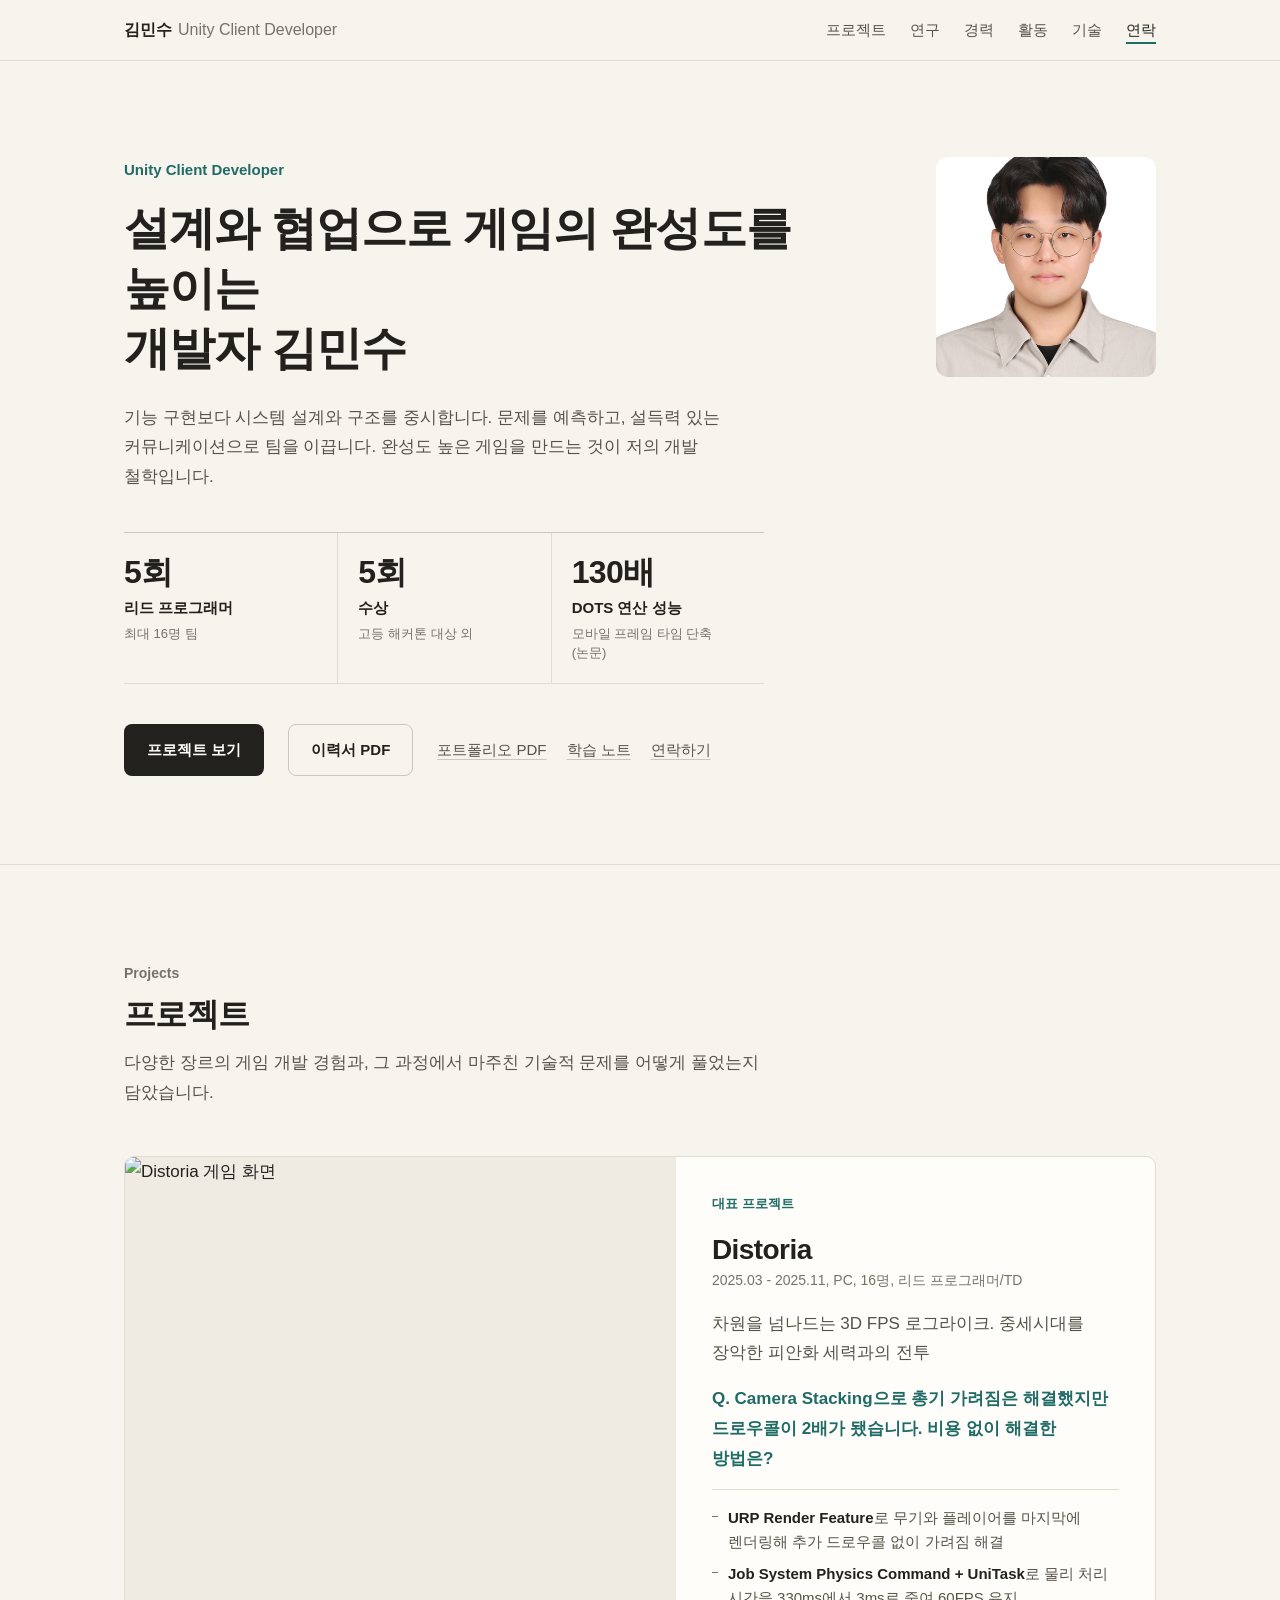
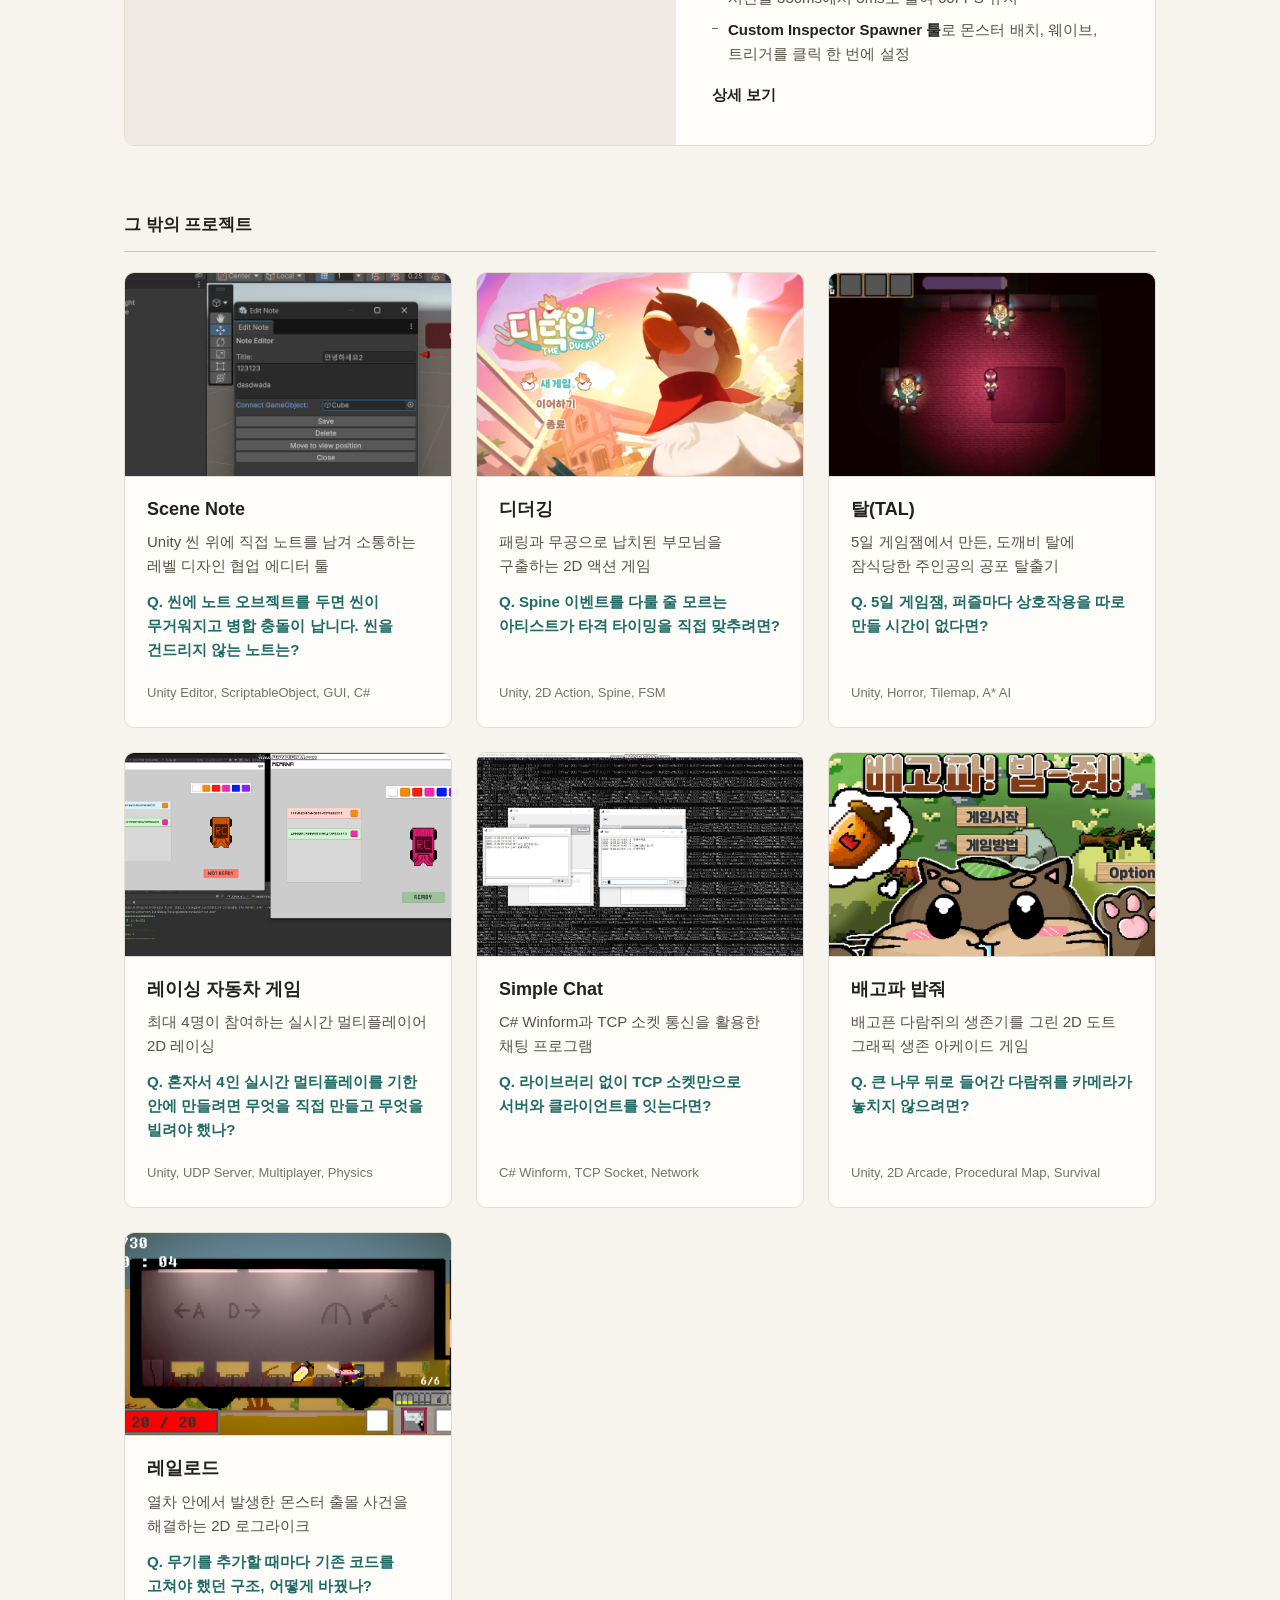
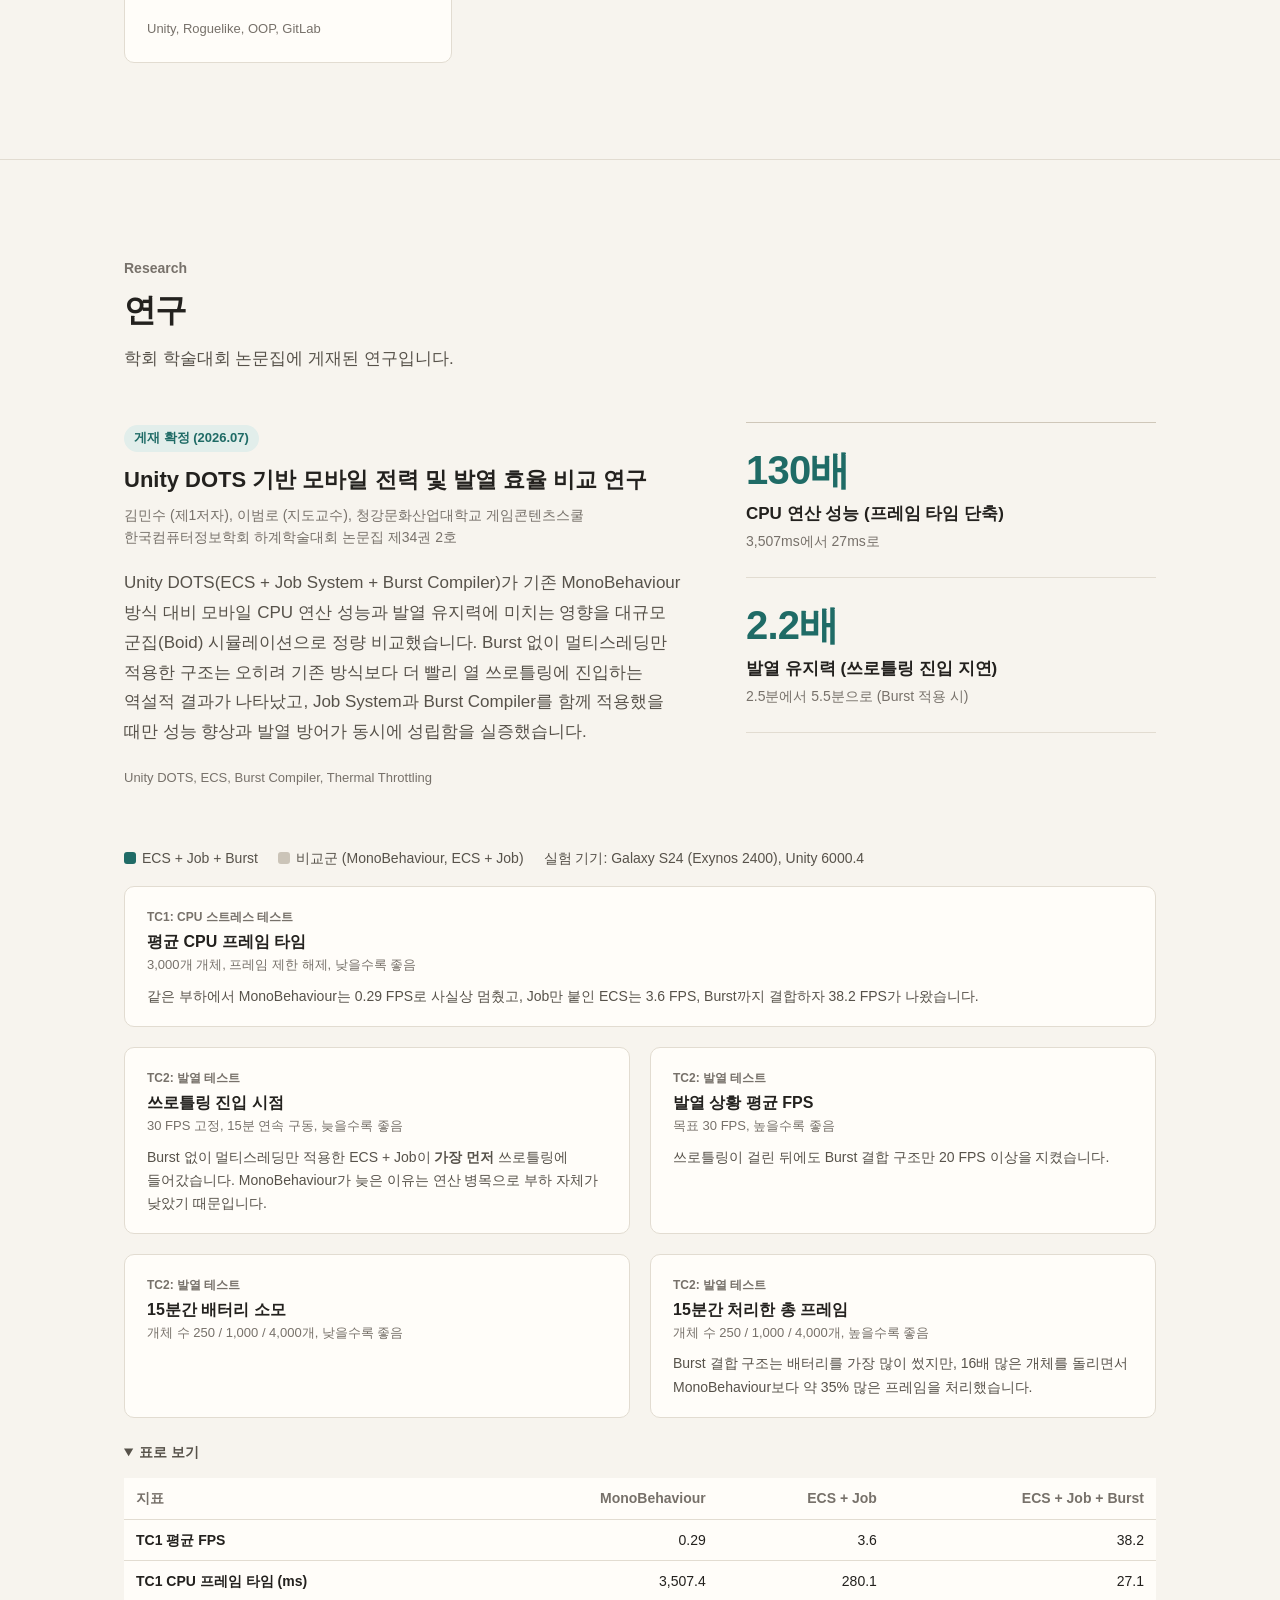
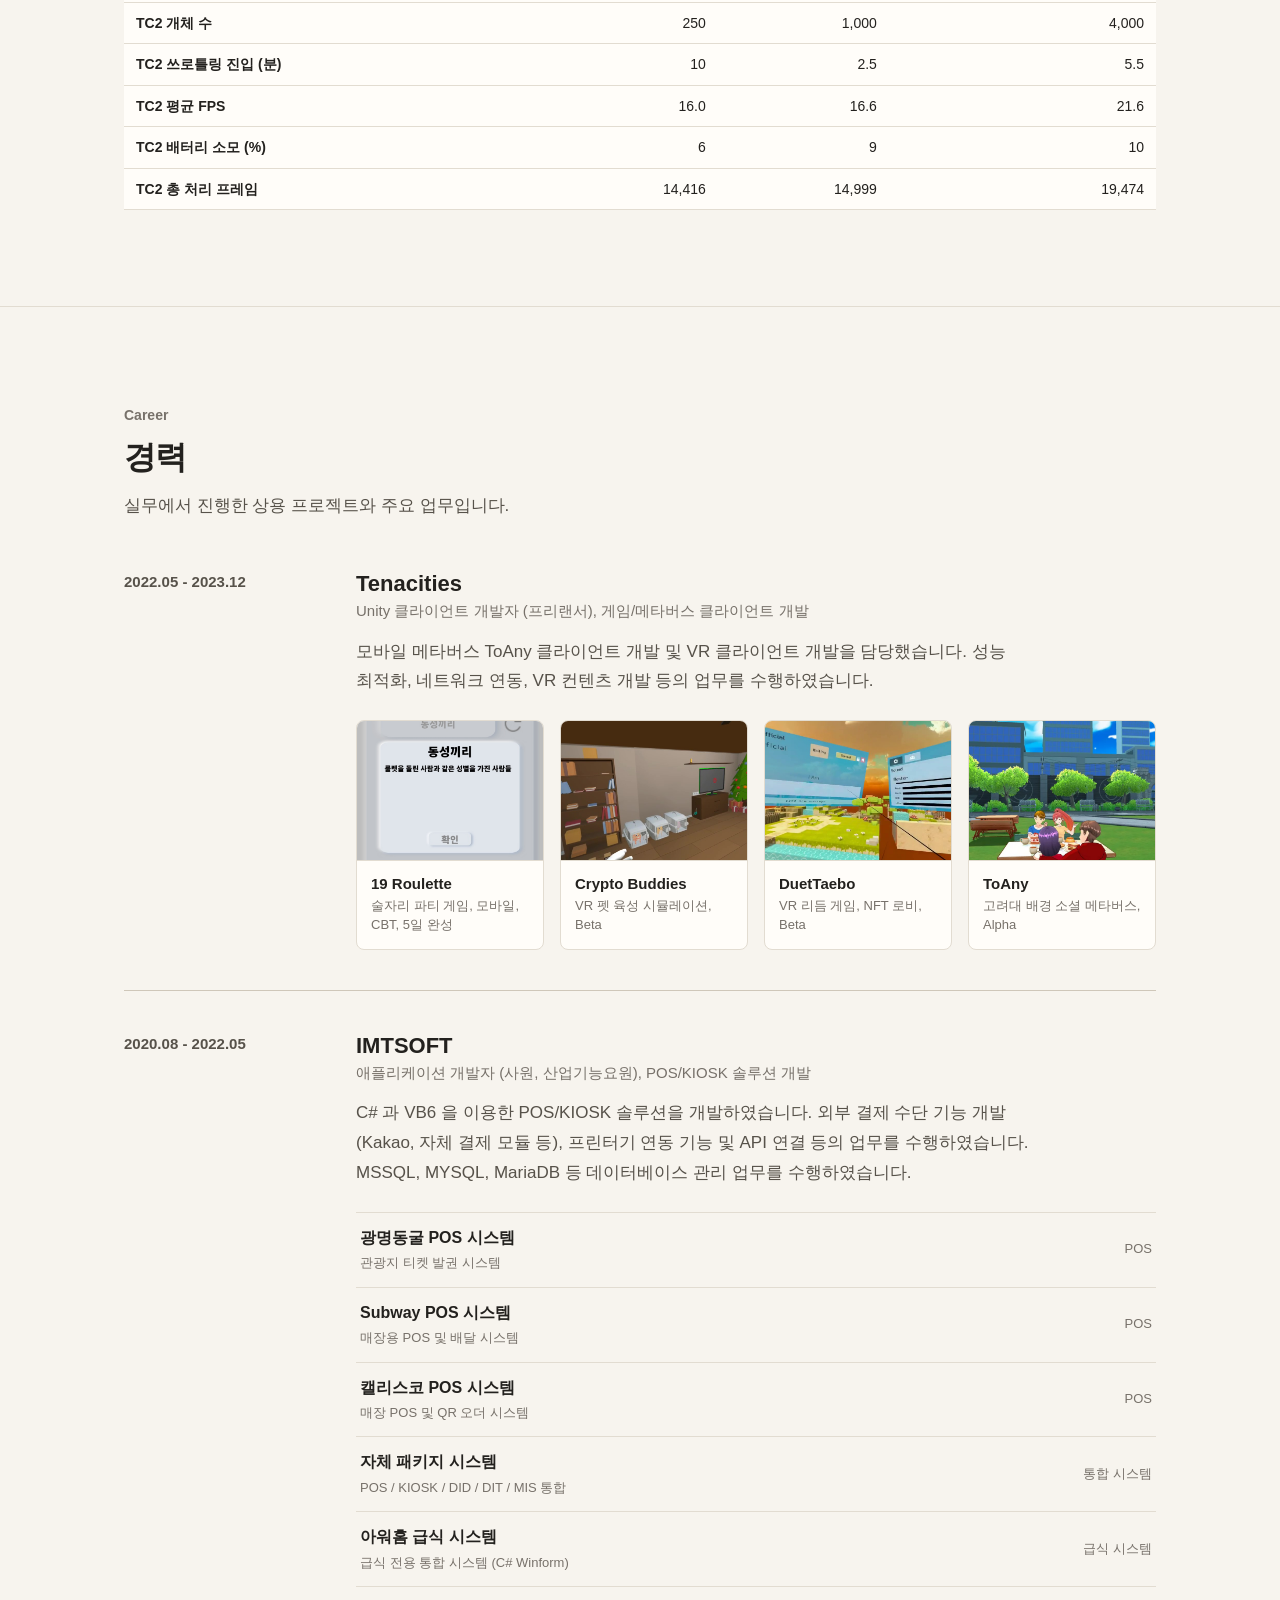
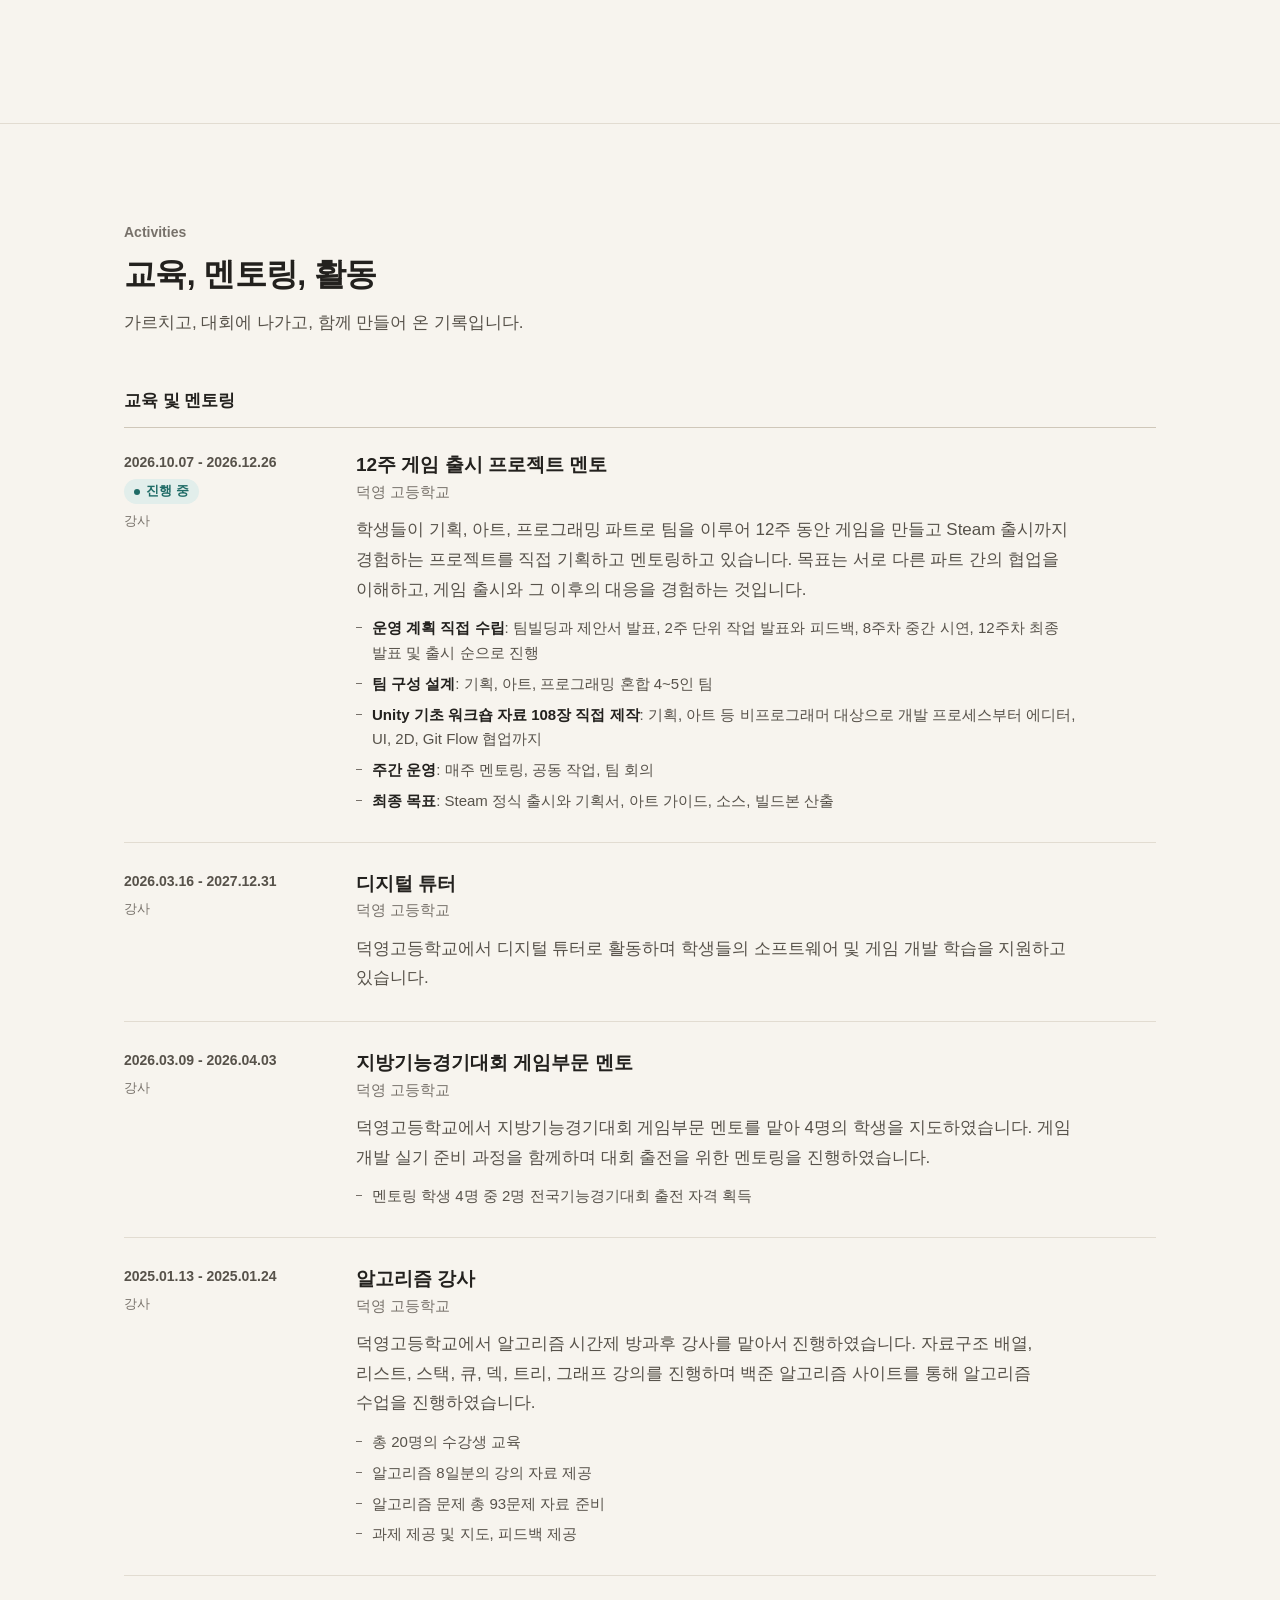
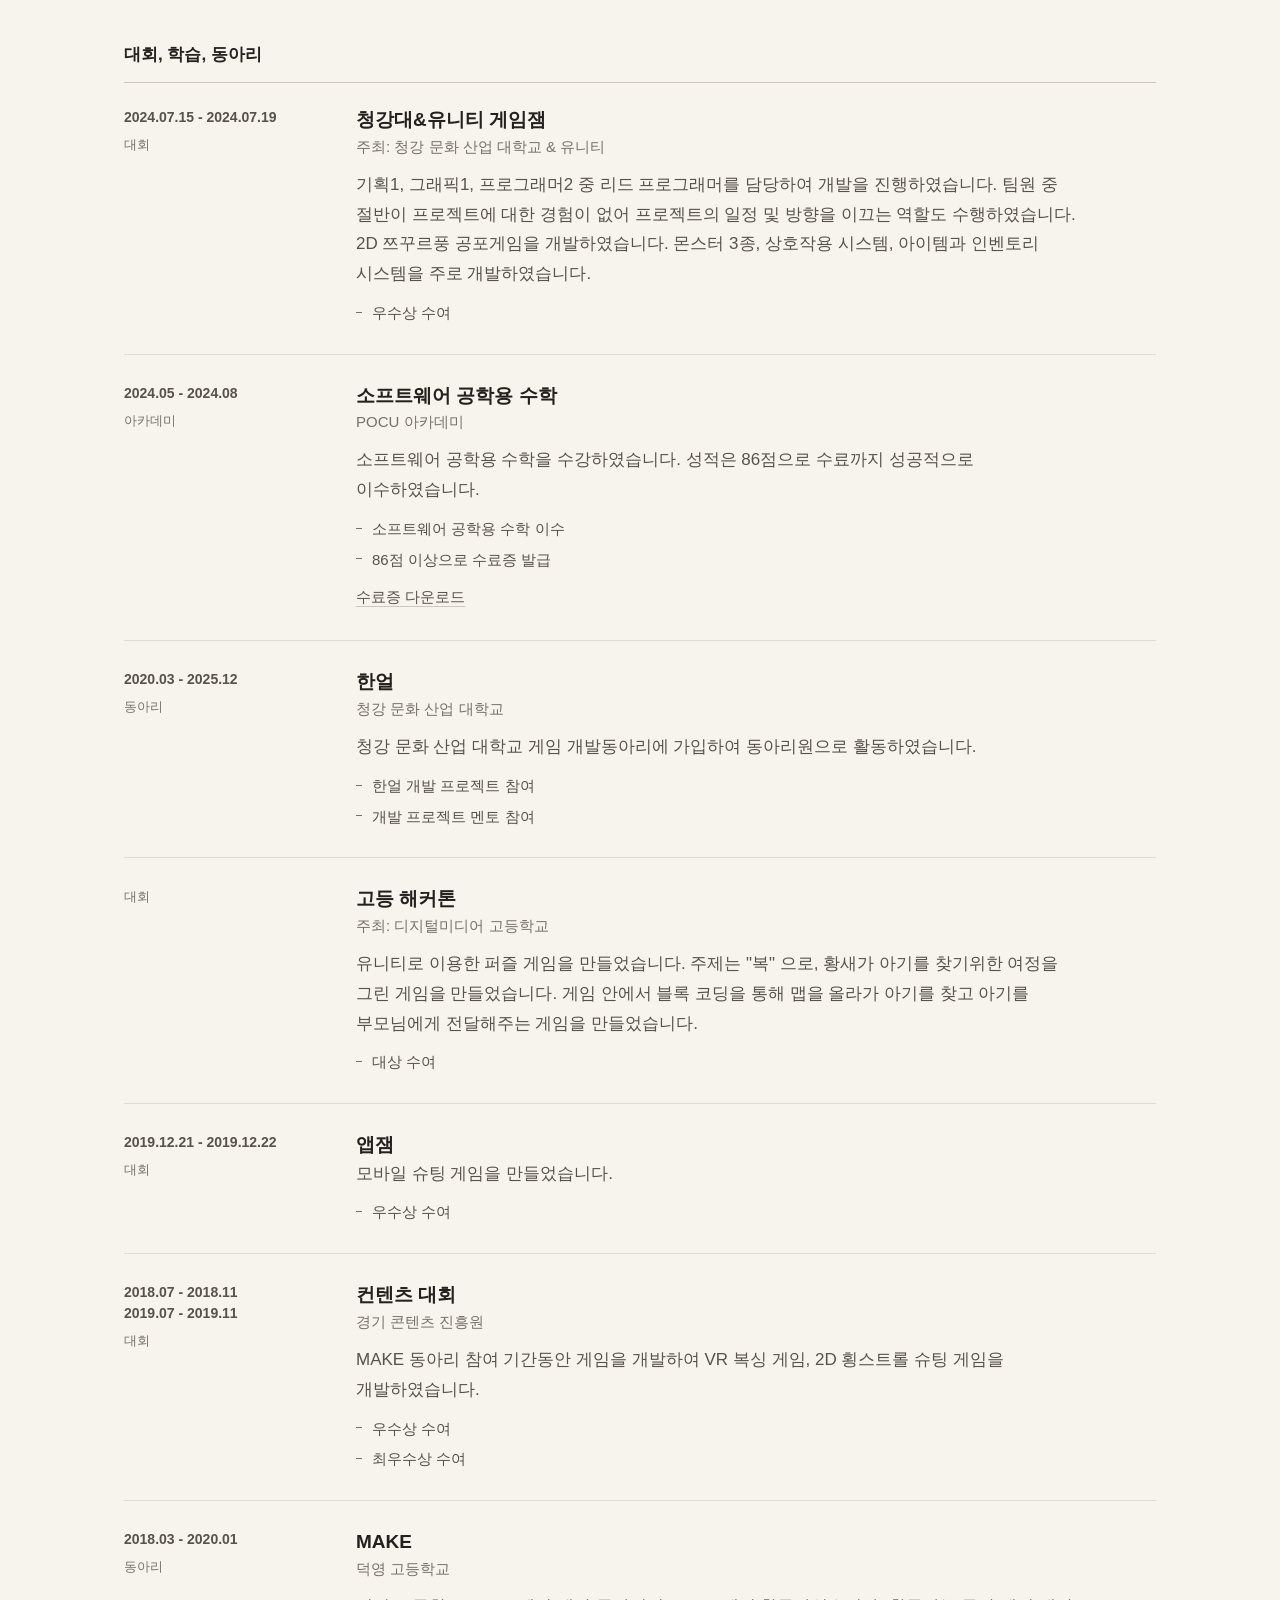
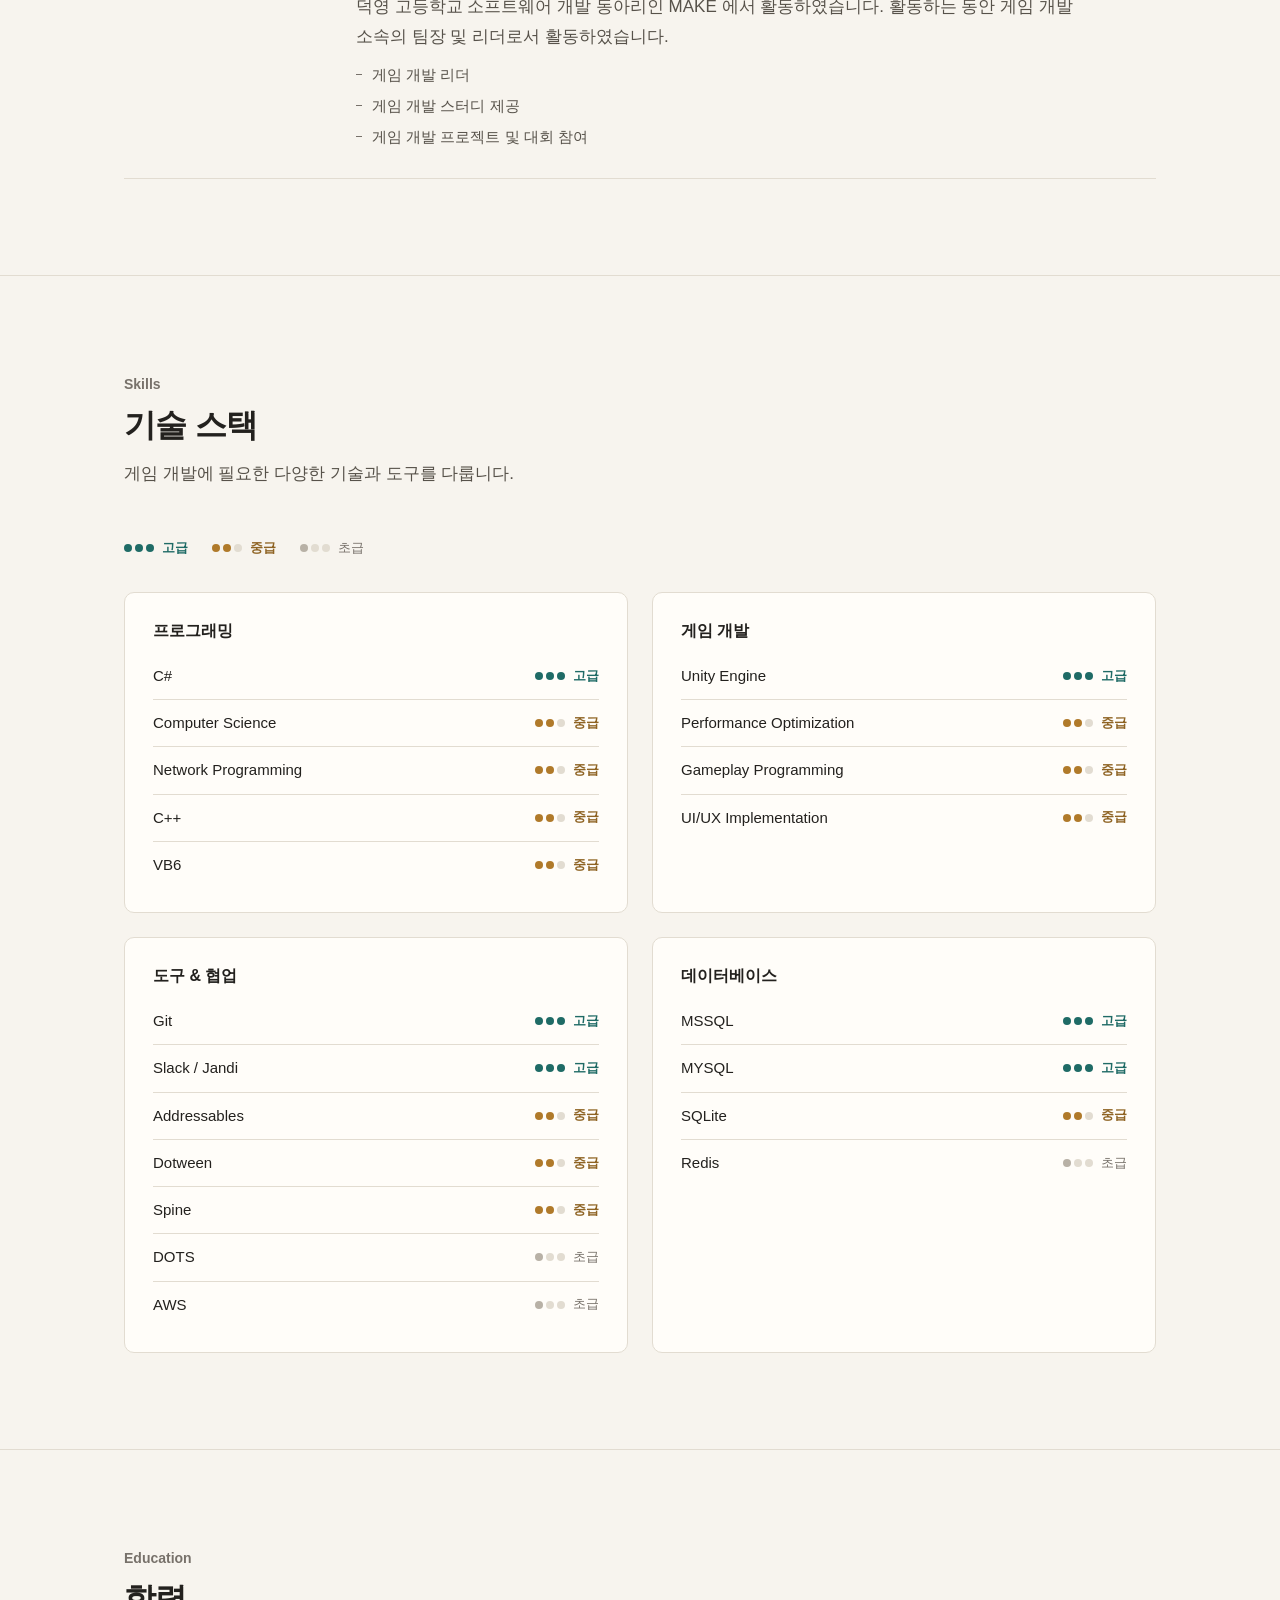
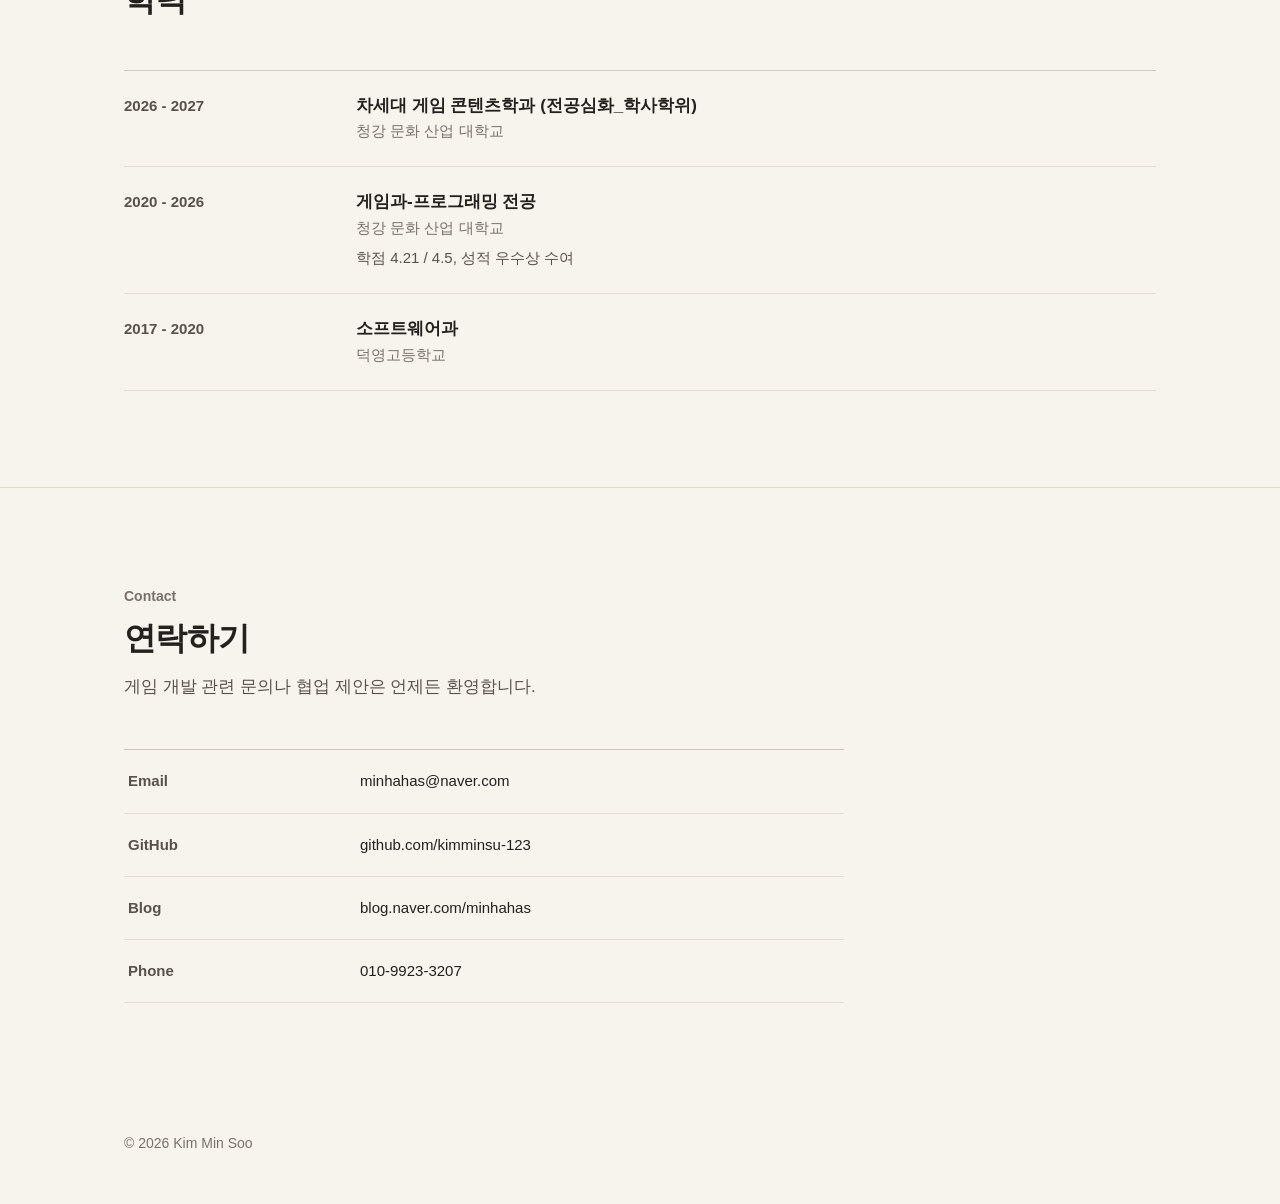
==== commit a79b4095: "refactor(portfolio): AI 특유 특수문자 및 이모지 제거, Contact Notion 링크 정리 - 가운뎃점, 대시, 화살표, 곱셈 기호를 쉼표/괄호/문장으로 대체" ====
--- a/index.html
+++ b/index.html
@@ -3,8 +3,8 @@
 <head>
     <meta charset="UTF-8">
     <meta name="viewport" content="width=device-width, initial-scale=1.0">
-    <meta name="description" content="Unity 클라이언트 개발자 김민수의 포트폴리오 — 프로젝트, 연구, 경력, 교육·멘토링 활동">
-    <title>김민수 — Unity Client Developer</title>
+    <meta name="description" content="Unity 클라이언트 개발자 김민수의 포트폴리오. 프로젝트, 연구, 경력, 교육 및 멘토링 활동">
+    <title>김민수 | Unity Client Developer</title>
     <link rel="stylesheet" href="https://cdn.jsdelivr.net/gh/orioncactus/pretendard@v1.3.9/dist/web/variable/pretendardvariable-dynamic-subset.min.css">
     <style>
         :root {
@@ -351,11 +351,6 @@
             color: var(--text-primary);
         }
 
-            .more::after {
-                content: ' →';
-                transition: margin-left 0.2s;
-            }
-
         [data-project] {
             cursor: pointer;
         }
@@ -1106,7 +1101,7 @@
 
         .contact-item {
             display: grid;
-            grid-template-columns: 200px 1fr auto;
+            grid-template-columns: 200px 1fr;
             gap: 32px;
             align-items: center;
             padding: 18px 4px;
@@ -1133,11 +1128,6 @@
             font-size: 0.9375rem;
             transition: color 0.2s;
             overflow-wrap: anywhere;
-        }
-
-        .contact-arrow {
-            color: var(--text-muted);
-            font-size: 0.9375rem;
         }
 
         footer {
@@ -1275,11 +1265,6 @@
             border-bottom: 1px solid var(--border);
         }
 
-        .section-icon,
-        .feature-icon {
-            display: none;
-        }
-
         .media-gallery {
             display: grid;
             gap: 16px;
@@ -1576,7 +1561,7 @@
             }
 
             .contact-item {
-                grid-template-columns: 1fr auto;
+                grid-template-columns: 1fr;
                 gap: 4px 16px;
             }
 
@@ -1651,9 +1636,9 @@
                             <span class="stat-note">고등 해커톤 대상 외</span>
                         </a>
                         <a href="#research" class="stat">
-                            <span class="stat-value num">130×</span>
+                            <span class="stat-value num">130배</span>
                             <span class="stat-label">DOTS 연산 성능</span>
-                            <span class="stat-note">모바일 프레임 타임 단축 · 논문</span>
+                            <span class="stat-note">모바일 프레임 타임 단축 (논문)</span>
                         </a>
                     </div>
 
@@ -1691,14 +1676,14 @@
                         <span class="featured-badge">대표 프로젝트</span>
                         <div>
                             <h3 class="featured-title">Distoria</h3>
-                            <p class="meta-line num">2025.03 – 2025.11 · PC · 16명 · 리드 프로그래머 / TD</p>
+                            <p class="meta-line num">2025.03 - 2025.11, PC, 16명, 리드 프로그래머/TD</p>
                         </div>
                         <p class="featured-desc">차원을 넘나드는 3D FPS 로그라이크. 중세시대를 장악한 피안화 세력과의 전투</p>
                         <p class="q">Camera Stacking으로 총기 가려짐은 해결했지만 드로우콜이 2배가 됐습니다. 비용 없이 해결한 방법은?</p>
                         <ul class="featured-points">
-                            <li><strong>URP Render Feature</strong>로 무기·플레이어를 마지막에 렌더링 — 추가 드로우콜 없이 가려짐 해결</li>
-                            <li><strong>Job System Physics Command + UniTask</strong>로 물리 처리 <span class="num">330ms → 3ms</span> — 60FPS 유지</li>
-                            <li><strong>Custom Inspector Spawner 툴</strong> — 몬스터 배치·웨이브·트리거를 클릭 한 번으로</li>
+                            <li><strong>URP Render Feature</strong>로 무기와 플레이어를 마지막에 렌더링해 추가 드로우콜 없이 가려짐 해결</li>
+                            <li><strong>Job System Physics Command + UniTask</strong>로 물리 처리 시간을 <span class="num">330ms에서 3ms</span>로 줄여 60FPS 유지</li>
+                            <li><strong>Custom Inspector Spawner 툴</strong>로 몬스터 배치, 웨이브, 트리거를 클릭 한 번에 설정</li>
                         </ul>
                         <span class="more">상세 보기</span>
                     </div>
@@ -1712,7 +1697,7 @@
                             <h4 class="project-title">Scene Note</h4>
                             <p class="project-description">Unity 씬 위에 직접 노트를 남겨 소통하는 레벨 디자인 협업 에디터 툴</p>
                             <p class="q">씬에 노트 오브젝트를 두면 씬이 무거워지고 병합 충돌이 납니다. 씬을 건드리지 않는 노트는?</p>
-                            <p class="tag-line">Unity Editor · ScriptableObject · GUI · C#</p>
+                            <p class="tag-line">Unity Editor, ScriptableObject, GUI, C#</p>
                         </div>
                     </article>
 
@@ -1722,7 +1707,7 @@
                             <h4 class="project-title">디더깅</h4>
                             <p class="project-description">패링과 무공으로 납치된 부모님을 구출하는 2D 액션 게임</p>
                             <p class="q">Spine 이벤트를 다룰 줄 모르는 아티스트가 타격 타이밍을 직접 맞추려면?</p>
-                            <p class="tag-line">Unity · 2D Action · Spine · FSM</p>
+                            <p class="tag-line">Unity, 2D Action, Spine, FSM</p>
                         </div>
                     </article>
 
@@ -1730,9 +1715,9 @@
                         <img src="tal_img.png" class="project-image" alt="탈 게임 화면" loading="lazy">
                         <div class="project-content">
                             <h4 class="project-title">탈(TAL)</h4>
-                            <p class="project-description">도깨비 탈에 잠식당한 주인공의 공포 탈출기 — 5일 게임잼 작품</p>
+                            <p class="project-description">5일 게임잼에서 만든, 도깨비 탈에 잠식당한 주인공의 공포 탈출기</p>
                             <p class="q">5일 게임잼, 퍼즐마다 상호작용을 따로 만들 시간이 없다면?</p>
-                            <p class="tag-line">Unity · Horror · Tilemap · A* AI</p>
+                            <p class="tag-line">Unity, Horror, Tilemap, A* AI</p>
                         </div>
                     </article>
 
@@ -1741,8 +1726,8 @@
                         <div class="project-content">
                             <h4 class="project-title">레이싱 자동차 게임</h4>
                             <p class="project-description">최대 4명이 참여하는 실시간 멀티플레이어 2D 레이싱</p>
-                            <p class="q">혼자서 4인 실시간 멀티플레이를 기한 안에 — 무엇을 직접 만들고 무엇을 빌렸나?</p>
-                            <p class="tag-line">Unity · UDP Server · Multiplayer · Physics</p>
+                            <p class="q">혼자서 4인 실시간 멀티플레이를 기한 안에 만들려면 무엇을 직접 만들고 무엇을 빌려야 했나?</p>
+                            <p class="tag-line">Unity, UDP Server, Multiplayer, Physics</p>
                         </div>
                     </article>
 
@@ -1752,7 +1737,7 @@
                             <h4 class="project-title">Simple Chat</h4>
                             <p class="project-description">C# Winform과 TCP 소켓 통신을 활용한 채팅 프로그램</p>
                             <p class="q">라이브러리 없이 TCP 소켓만으로 서버와 클라이언트를 잇는다면?</p>
-                            <p class="tag-line">C# Winform · TCP Socket · Network</p>
+                            <p class="tag-line">C# Winform, TCP Socket, Network</p>
                         </div>
                     </article>
 
@@ -1760,9 +1745,9 @@
                         <img src="hungrysquirrel_img.png" class="project-image" alt="배고파 밥줘 게임 화면" loading="lazy">
                         <div class="project-content">
                             <h4 class="project-title">배고파 밥줘</h4>
-                            <p class="project-description">배고픈 다람쥐의 생존기 — 2D 도트 그래픽 생존 아케이드 게임</p>
+                            <p class="project-description">배고픈 다람쥐의 생존기를 그린 2D 도트 그래픽 생존 아케이드 게임</p>
                             <p class="q">큰 나무 뒤로 들어간 다람쥐를 카메라가 놓치지 않으려면?</p>
-                            <p class="tag-line">Unity · 2D Arcade · Procedural Map · Survival</p>
+                            <p class="tag-line">Unity, 2D Arcade, Procedural Map, Survival</p>
                         </div>
                     </article>
 
@@ -1772,7 +1757,7 @@
                             <h4 class="project-title">레일로드</h4>
                             <p class="project-description">열차 안에서 발생한 몬스터 출몰 사건을 해결하는 2D 로그라이크</p>
                             <p class="q">무기를 추가할 때마다 기존 코드를 고쳐야 했던 구조, 어떻게 바꿨나?</p>
-                            <p class="tag-line">Unity · Roguelike · OOP · GitLab</p>
+                            <p class="tag-line">Unity, Roguelike, OOP, GitLab</p>
                         </div>
                     </article>
                 </div>
@@ -1788,11 +1773,11 @@
                 </div>
                 <div class="research fade-in">
                     <div>
-                        <span class="publication-status">게재 확정 · 2026.07</span>
+                        <span class="publication-status">게재 확정 (2026.07)</span>
                         <h3 class="publication-title">Unity DOTS 기반 모바일 전력 및 발열 효율 비교 연구</h3>
                         <p class="publication-venue">
-                            김민수 (제1저자) · 이범로 (지도교수) — 청강문화산업대학교 게임콘텐츠스쿨<br>
-                            한국컴퓨터정보학회 하계학술대회 논문집 · 제34권 2호
+                            김민수 (제1저자), 이범로 (지도교수), 청강문화산업대학교 게임콘텐츠스쿨<br>
+                            한국컴퓨터정보학회 하계학술대회 논문집 제34권 2호
                         </p>
                         <p class="publication-summary">
                             Unity DOTS(ECS + Job System + Burst Compiler)가 기존 MonoBehaviour 방식 대비 모바일 CPU 연산 성능과
@@ -1801,20 +1786,20 @@
                             역설적 결과가 나타났고, Job System과 Burst Compiler를 함께 적용했을 때만 성능 향상과
                             발열 방어가 동시에 성립함을 실증했습니다.
                         </p>
-                        <p class="tag-line">Unity DOTS · ECS · Burst Compiler · Thermal Throttling</p>
+                        <p class="tag-line">Unity DOTS, ECS, Burst Compiler, Thermal Throttling</p>
                         <!-- DOI/링크 발급 후 주석 해제 -->
                         <!-- <a href="[DOI 링크]" class="text-link" target="_blank" rel="noopener">논문 보기</a> -->
                     </div>
                     <div class="research-figures">
                         <div class="figure">
-                            <div class="figure-value num">130×</div>
-                            <div class="figure-label">CPU 연산 성능 — 프레임 타임 단축</div>
-                            <div class="figure-note num">3,507ms → 27ms</div>
+                            <div class="figure-value num">130배</div>
+                            <div class="figure-label">CPU 연산 성능 (프레임 타임 단축)</div>
+                            <div class="figure-note num">3,507ms에서 27ms로</div>
                         </div>
                         <div class="figure">
-                            <div class="figure-value num">2.2×</div>
-                            <div class="figure-label">발열 유지력 — 쓰로틀링 진입 지연</div>
-                            <div class="figure-note num">2.5분 → 5.5분 (Burst 적용 시)</div>
+                            <div class="figure-value num">2.2배</div>
+                            <div class="figure-label">발열 유지력 (쓰로틀링 진입 지연)</div>
+                            <div class="figure-note num">2.5분에서 5.5분으로 (Burst 적용 시)</div>
                         </div>
                     </div>
                 </div>
@@ -1822,16 +1807,16 @@
                 <div class="chart-block fade-in">
                     <div class="chart-legend">
                         <span><span class="key key-accent" aria-hidden="true"></span>ECS + Job + Burst</span>
-                        <span><span class="key key-muted" aria-hidden="true"></span>비교군 (MonoBehaviour · ECS + Job)</span>
-                        <span>실험 기기: Galaxy S24 (Exynos 2400) · Unity 6000.4</span>
+                        <span><span class="key key-muted" aria-hidden="true"></span>비교군 (MonoBehaviour, ECS + Job)</span>
+                        <span>실험 기기: Galaxy S24 (Exynos 2400), Unity 6000.4</span>
                     </div>
 
                     <div class="chart-grid">
                         <figure class="chart-card chart-card-wide">
                             <figcaption>
-                                <span class="chart-kicker">TC1 · CPU 스트레스 테스트</span>
+                                <span class="chart-kicker">TC1: CPU 스트레스 테스트</span>
                                 <span class="chart-title">평균 CPU 프레임 타임</span>
-                                <span class="chart-sub">3,000개 개체 · 프레임 제한 해제 · 낮을수록 좋음</span>
+                                <span class="chart-sub">3,000개 개체, 프레임 제한 해제, 낮을수록 좋음</span>
                             </figcaption>
                             <div class="chart-canvas">
                                 <canvas data-chart="frameTime" role="img" aria-label="평균 CPU 프레임 타임: MonoBehaviour 3,507.4ms, ECS+Job 280.1ms, ECS+Job+Burst 27.1ms"></canvas>
@@ -1841,9 +1826,9 @@
 
                         <figure class="chart-card">
                             <figcaption>
-                                <span class="chart-kicker">TC2 · 발열 테스트</span>
+                                <span class="chart-kicker">TC2: 발열 테스트</span>
                                 <span class="chart-title">쓰로틀링 진입 시점</span>
-                                <span class="chart-sub">30 FPS 고정 · 15분 연속 구동 · 늦을수록 좋음</span>
+                                <span class="chart-sub">30 FPS 고정, 15분 연속 구동, 늦을수록 좋음</span>
                             </figcaption>
                             <div class="chart-canvas">
                                 <canvas data-chart="throttle" role="img" aria-label="쓰로틀링 진입 시점: MonoBehaviour 10분, ECS+Job 2.5분, ECS+Job+Burst 5.5분"></canvas>
@@ -1853,9 +1838,9 @@
 
                         <figure class="chart-card">
                             <figcaption>
-                                <span class="chart-kicker">TC2 · 발열 테스트</span>
+                                <span class="chart-kicker">TC2: 발열 테스트</span>
                                 <span class="chart-title">발열 상황 평균 FPS</span>
-                                <span class="chart-sub">목표 30 FPS · 높을수록 좋음</span>
+                                <span class="chart-sub">목표 30 FPS, 높을수록 좋음</span>
                             </figcaption>
                             <div class="chart-canvas">
                                 <canvas data-chart="thermalFps" role="img" aria-label="발열 상황 평균 FPS: MonoBehaviour 16.0, ECS+Job 16.6, ECS+Job+Burst 21.6"></canvas>
@@ -1865,9 +1850,9 @@
 
                         <figure class="chart-card">
                             <figcaption>
-                                <span class="chart-kicker">TC2 · 발열 테스트</span>
+                                <span class="chart-kicker">TC2: 발열 테스트</span>
                                 <span class="chart-title">15분간 배터리 소모</span>
-                                <span class="chart-sub">개체 수 250 / 1,000 / 4,000개 · 낮을수록 좋음</span>
+                                <span class="chart-sub">개체 수 250 / 1,000 / 4,000개, 낮을수록 좋음</span>
                             </figcaption>
                             <div class="chart-canvas">
                                 <canvas data-chart="battery" role="img" aria-label="15분간 배터리 소모: MonoBehaviour 6%, ECS+Job 9%, ECS+Job+Burst 10%"></canvas>
@@ -1876,9 +1861,9 @@
 
                         <figure class="chart-card">
                             <figcaption>
-                                <span class="chart-kicker">TC2 · 발열 테스트</span>
+                                <span class="chart-kicker">TC2: 발열 테스트</span>
                                 <span class="chart-title">15분간 처리한 총 프레임</span>
-                                <span class="chart-sub">개체 수 250 / 1,000 / 4,000개 · 높을수록 좋음</span>
+                                <span class="chart-sub">개체 수 250 / 1,000 / 4,000개, 높을수록 좋음</span>
                             </figcaption>
                             <div class="chart-canvas">
                                 <canvas data-chart="frames" role="img" aria-label="15분간 처리한 총 프레임: MonoBehaviour 14,416, ECS+Job 14,999, ECS+Job+Burst 19,474"></canvas>
@@ -1924,10 +1909,10 @@
                 </div>
 
                 <article class="career fade-in">
-                    <div class="career-period num">2022.05 – 2023.12</div>
+                    <div class="career-period num">2022.05 - 2023.12</div>
                     <div>
                         <h3 class="career-company">Tenacities</h3>
-                        <p class="career-role">Unity 클라이언트 개발자 (프리랜서) · 게임/메타버스 클라이언트 개발</p>
+                        <p class="career-role">Unity 클라이언트 개발자 (프리랜서), 게임/메타버스 클라이언트 개발</p>
                         <p class="career-description">
                             모바일 메타버스 ToAny 클라이언트 개발 및 VR 클라이언트 개발을 담당했습니다.
                             성능 최적화, 네트워크 연동, VR 컨텐츠 개발 등의 업무를 수행하였습니다.
@@ -1937,28 +1922,28 @@
                                 <img src="19roulette_img1.png" alt="19 Roulette 화면" loading="lazy">
                                 <div class="company-project-body">
                                     <h4 class="company-project-title">19 Roulette</h4>
-                                    <p class="company-project-subtitle">술자리 파티 게임 · 모바일 · CBT, 5일 완성</p>
+                                    <p class="company-project-subtitle">술자리 파티 게임, 모바일, CBT, 5일 완성</p>
                                 </div>
                             </div>
                             <div class="company-project-card" data-project="tenacities_cryptobuddies" tabindex="0" role="button">
                                 <img src="cryptobuddies_img1.png" alt="Crypto Buddies 화면" loading="lazy">
                                 <div class="company-project-body">
                                     <h4 class="company-project-title">Crypto Buddies</h4>
-                                    <p class="company-project-subtitle">VR 펫 육성 시뮬레이션 · Beta</p>
+                                    <p class="company-project-subtitle">VR 펫 육성 시뮬레이션, Beta</p>
                                 </div>
                             </div>
                             <div class="company-project-card" data-project="tenacities_duettaebo" tabindex="0" role="button">
                                 <img src="duettaebo_img1.png" alt="DuetTaebo 화면" loading="lazy">
                                 <div class="company-project-body">
                                     <h4 class="company-project-title">DuetTaebo</h4>
-                                    <p class="company-project-subtitle">VR 리듬 게임 · NFT 로비 · Beta</p>
+                                    <p class="company-project-subtitle">VR 리듬 게임, NFT 로비, Beta</p>
                                 </div>
                             </div>
                             <div class="company-project-card" data-project="tenacities_toany" tabindex="0" role="button">
                                 <img src="toany_img1.png" alt="ToAny 화면" loading="lazy">
                                 <div class="company-project-body">
                                     <h4 class="company-project-title">ToAny</h4>
-                                    <p class="company-project-subtitle">고려대 배경 소셜 메타버스 · Alpha</p>
+                                    <p class="company-project-subtitle">고려대 배경 소셜 메타버스, Alpha</p>
                                 </div>
                             </div>
                         </div>
@@ -1966,10 +1951,10 @@
                 </article>
 
                 <article class="career fade-in">
-                    <div class="career-period num">2020.08 – 2022.05</div>
+                    <div class="career-period num">2020.08 - 2022.05</div>
                     <div>
                         <h3 class="career-company">IMTSOFT</h3>
-                        <p class="career-role">애플리케이션 개발자 (사원 · 산업기능요원) · POS/KIOSK 솔루션 개발</p>
+                        <p class="career-role">애플리케이션 개발자 (사원, 산업기능요원), POS/KIOSK 솔루션 개발</p>
                         <p class="career-description">
                             C# 과 VB6 을 이용한 POS/KIOSK 솔루션을 개발하였습니다.
                             외부 결제 수단 기능 개발 (Kakao, 자체 결제 모듈 등), 프린터기 연동 기능 및 API 연결 등의 업무를 수행하였습니다.
@@ -2011,15 +1996,15 @@
             <div class="container">
                 <div class="section-header">
                     <p class="section-label">Activities</p>
-                    <h2 class="section-title">교육 · 멘토링 · 활동</h2>
+                    <h2 class="section-title">교육, 멘토링, 활동</h2>
                     <p class="section-description">가르치고, 대회에 나가고, 함께 만들어 온 기록입니다.</p>
                 </div>
 
-                <h3 class="subsection-title" style="margin-top:0;">교육 · 멘토링</h3>
+                <h3 class="subsection-title" style="margin-top:0;">교육 및 멘토링</h3>
                 <ol class="activity-list">
                     <li class="activity-row fade-in">
                         <div class="activity-when">
-                            <span class="activity-period num">2026.10.07 – 2026.12.26</span>
+                            <span class="activity-period num">2026.10.07 - 2026.12.26</span>
                             <span class="status-live">진행 중</span>
                             <span class="activity-category">강사</span>
                         </div>
@@ -2027,36 +2012,36 @@
                             <h4 class="activity-title">12주 게임 출시 프로젝트 멘토</h4>
                             <p class="activity-organization">덕영 고등학교</p>
                             <p class="activity-description">
-                                학생들이 기획·아트·프로그래밍 파트로 팀을 이루어 12주 동안 게임을 만들고 Steam 출시까지 경험하는 프로젝트를
+                                학생들이 기획, 아트, 프로그래밍 파트로 팀을 이루어 12주 동안 게임을 만들고 Steam 출시까지 경험하는 프로젝트를
                                 직접 기획하고 멘토링하고 있습니다. 목표는 서로 다른 파트 간의 협업을 이해하고, 게임 출시와 그 이후의 대응을 경험하는 것입니다.
                             </p>
                             <ul class="activity-achievements">
-                                <li class="achievement-item"><strong>운영 계획 직접 수립</strong> — 팀빌딩·제안서 발표 → 2주 단위 작업 발표·피드백 → 8주차 중간 시연 → 12주차 최종 발표 및 출시</li>
-                                <li class="achievement-item"><strong>팀 구성 설계</strong> — 기획·아트·프로그래밍 혼합 4~5인 팀</li>
-                                <li class="achievement-item"><strong>Unity 기초 워크숍 자료 108장 직접 제작</strong> — 기획·아트 등 비프로그래머 대상, 개발 프로세스부터 에디터·UI·2D·Git Flow 협업까지</li>
-                                <li class="achievement-item"><strong>주간 운영</strong> — 매주 멘토링 · 공동 작업 · 팀 회의</li>
-                                <li class="achievement-item"><strong>최종 목표</strong> — Steam 정식 출시, 기획서·아트 가이드·소스·빌드본 산출</li>
+                                <li class="achievement-item"><strong>운영 계획 직접 수립</strong>: 팀빌딩과 제안서 발표, 2주 단위 작업 발표와 피드백, 8주차 중간 시연, 12주차 최종 발표 및 출시 순으로 진행</li>
+                                <li class="achievement-item"><strong>팀 구성 설계</strong>: 기획, 아트, 프로그래밍 혼합 4~5인 팀</li>
+                                <li class="achievement-item"><strong>Unity 기초 워크숍 자료 108장 직접 제작</strong>: 기획, 아트 등 비프로그래머 대상으로 개발 프로세스부터 에디터, UI, 2D, Git Flow 협업까지</li>
+                                <li class="achievement-item"><strong>주간 운영</strong>: 매주 멘토링, 공동 작업, 팀 회의</li>
+                                <li class="achievement-item"><strong>최종 목표</strong>: Steam 정식 출시와 기획서, 아트 가이드, 소스, 빌드본 산출</li>
                             </ul>
                         </div>
                     </li>
 
                     <li class="activity-row fade-in">
                         <div class="activity-when">
-                            <span class="activity-period num">2026.03.16 – 2027.12.31</span>
+                            <span class="activity-period num">2026.03.16 - 2027.12.31</span>
                             <span class="activity-category">강사</span>
                         </div>
                         <div class="activity-body">
                             <h4 class="activity-title">디지털 튜터</h4>
                             <p class="activity-organization">덕영 고등학교</p>
                             <p class="activity-description">
-                                덕영고등학교에서 디지털 튜터로 활동하며 학생들의 소프트웨어·게임 개발 학습을 지원하고 있습니다.
+                                덕영고등학교에서 디지털 튜터로 활동하며 학생들의 소프트웨어 및 게임 개발 학습을 지원하고 있습니다.
                             </p>
                         </div>
                     </li>
 
                     <li class="activity-row fade-in">
                         <div class="activity-when">
-                            <span class="activity-period num">2026.03.09 – 2026.04.03</span>
+                            <span class="activity-period num">2026.03.09 - 2026.04.03</span>
                             <span class="activity-category">강사</span>
                         </div>
                         <div class="activity-body">
@@ -2074,7 +2059,7 @@
 
                     <li class="activity-row fade-in">
                         <div class="activity-when">
-                            <span class="activity-period num">2025.01.13 – 2025.01.24</span>
+                            <span class="activity-period num">2025.01.13 - 2025.01.24</span>
                             <span class="activity-category">강사</span>
                         </div>
                         <div class="activity-body">
@@ -2095,11 +2080,11 @@
                     </li>
                 </ol>
 
-                <h3 class="subsection-title">대회 · 학습 · 동아리</h3>
+                <h3 class="subsection-title">대회, 학습, 동아리</h3>
                 <ol class="activity-list">
                     <li class="activity-row fade-in">
                         <div class="activity-when">
-                            <span class="activity-period num">2024.07.15 – 2024.07.19</span>
+                            <span class="activity-period num">2024.07.15 - 2024.07.19</span>
                             <span class="activity-category">대회</span>
                         </div>
                         <div class="activity-body">
@@ -2119,7 +2104,7 @@
 
                     <li class="activity-row fade-in">
                         <div class="activity-when">
-                            <span class="activity-period num">2024.05 – 2024.08</span>
+                            <span class="activity-period num">2024.05 - 2024.08</span>
                             <span class="activity-category">아카데미</span>
                         </div>
                         <div class="activity-body">
@@ -2139,7 +2124,7 @@
 
                     <li class="activity-row fade-in">
                         <div class="activity-when">
-                            <span class="activity-period num">2020.03 – 2025.12</span>
+                            <span class="activity-period num">2020.03 - 2025.12</span>
                             <span class="activity-category">동아리</span>
                         </div>
                         <div class="activity-body">
@@ -2175,7 +2160,7 @@
 
                     <li class="activity-row fade-in">
                         <div class="activity-when">
-                            <span class="activity-period num">2019.12.21 – 2019.12.22</span>
+                            <span class="activity-period num">2019.12.21 - 2019.12.22</span>
                             <span class="activity-category">대회</span>
                         </div>
                         <div class="activity-body">
@@ -2189,7 +2174,7 @@
 
                     <li class="activity-row fade-in">
                         <div class="activity-when">
-                            <span class="activity-period num">2018.07 – 2018.11<br>2019.07 – 2019.11</span>
+                            <span class="activity-period num">2018.07 - 2018.11<br>2019.07 - 2019.11</span>
                             <span class="activity-category">대회</span>
                         </div>
                         <div class="activity-body">
@@ -2207,7 +2192,7 @@
 
                     <li class="activity-row fade-in">
                         <div class="activity-when">
-                            <span class="activity-period num">2018.03 – 2020.01</span>
+                            <span class="activity-period num">2018.03 - 2020.01</span>
                             <span class="activity-category">동아리</span>
                         </div>
                         <div class="activity-body">
@@ -2298,22 +2283,22 @@
                 </div>
                 <ol class="education-list fade-in">
                     <li class="education-row">
-                        <div class="education-period num">2026 – 2027</div>
+                        <div class="education-period num">2026 - 2027</div>
                         <div>
                             <h3 class="education-degree">차세대 게임 콘텐츠학과 (전공심화_학사학위)</h3>
                             <p class="education-school">청강 문화 산업 대학교</p>
                         </div>
                     </li>
                     <li class="education-row">
-                        <div class="education-period num">2020 – 2026</div>
+                        <div class="education-period num">2020 - 2026</div>
                         <div>
                             <h3 class="education-degree">게임과-프로그래밍 전공</h3>
                             <p class="education-school">청강 문화 산업 대학교</p>
-                            <p class="education-note num">학점 4.21 / 4.5 · 성적 우수상 수여</p>
+                            <p class="education-note num">학점 4.21 / 4.5, 성적 우수상 수여</p>
                         </div>
                     </li>
                     <li class="education-row">
-                        <div class="education-period num">2017 – 2020</div>
+                        <div class="education-period num">2017 - 2020</div>
                         <div>
                             <h3 class="education-degree">소프트웨어과</h3>
                             <p class="education-school">덕영고등학교</p>
@@ -2335,42 +2320,24 @@
                         <a href="mailto:minhahas@naver.com" class="contact-item">
                             <span class="contact-label">Email</span>
                             <span class="contact-value">minhahas@naver.com</span>
-                            <span class="contact-arrow" aria-hidden="true">→</span>
                         </a>
                     </li>
                     <li>
                         <a href="https://github.com/kimminsu-123" class="contact-item" target="_blank" rel="noopener">
                             <span class="contact-label">GitHub</span>
                             <span class="contact-value">github.com/kimminsu-123</span>
-                            <span class="contact-arrow" aria-hidden="true">↗</span>
-                        </a>
-                    </li>
-                    <li>
-                        <a href="https://spiny-curve-75f.notion.site/Kim-Min-Su-7bbc4e952f6e4463a582ad24146252ef?source=copy_link" class="contact-item" target="_blank" rel="noopener">
-                            <span class="contact-label">Notion</span>
-                            <span class="contact-value">Notion 이력서</span>
-                            <span class="contact-arrow" aria-hidden="true">↗</span>
-                        </a>
-                    </li>
-                    <li>
-                        <a href="https://spiny-curve-75f.notion.site/d901e50a53f546deaff5b3039f2444fa?source=copy_link" class="contact-item" target="_blank" rel="noopener">
-                            <span class="contact-label">Notion</span>
-                            <span class="contact-value">Notion 학습 기록</span>
-                            <span class="contact-arrow" aria-hidden="true">↗</span>
                         </a>
                     </li>
                     <li>
                         <a href="https://blog.naver.com/minhahas" class="contact-item" target="_blank" rel="noopener">
                             <span class="contact-label">Blog</span>
                             <span class="contact-value">blog.naver.com/minhahas</span>
-                            <span class="contact-arrow" aria-hidden="true">↗</span>
                         </a>
                     </li>
                     <li>
                         <a href="tel:+821099233207" class="contact-item">
                             <span class="contact-label">Phone</span>
                             <span class="contact-value num">010-9923-3207</span>
-                            <span class="contact-arrow" aria-hidden="true">→</span>
                         </a>
                     </li>
                 </ul>
@@ -2467,11 +2434,11 @@
                 format: v => formatNumber(v, 0), tick: v => (v >= 1000 ? v / 1000 + 'K' : v)
             },
             distoriaTime: {
-                labels: ['이전 · Raycast', '이후 · Physics Command'], data: [330, 3], colors: BEFORE_AFTER,
+                labels: ['이전 (Raycast)', '이후 (Physics Command)'], data: [330, 3], colors: BEFORE_AFTER,
                 format: v => v + ' ms', tick: v => v, compact: true
             },
             distoriaGc: {
-                labels: ['이전 · Raycast', '이후 · Physics Command'], data: [4000, 400], colors: BEFORE_AFTER,
+                labels: ['이전 (Raycast)', '이후 (Physics Command)'], data: [4000, 400], colors: BEFORE_AFTER,
                 format: v => formatNumber(v, 0) + ' KB', tick: v => (v >= 1000 ? v / 1000 + 'K' : v), compact: true
             }
         };
@@ -2578,7 +2545,7 @@
                             cornerRadius: 6,
                             displayColors: false,
                             callbacks: {
-                                title: items => [].concat(items[0].label).join(' · '),
+                                title: items => [].concat(items[0].label).join(' '),
                                 label: item => def.format(item.raw)
                             }
                         }
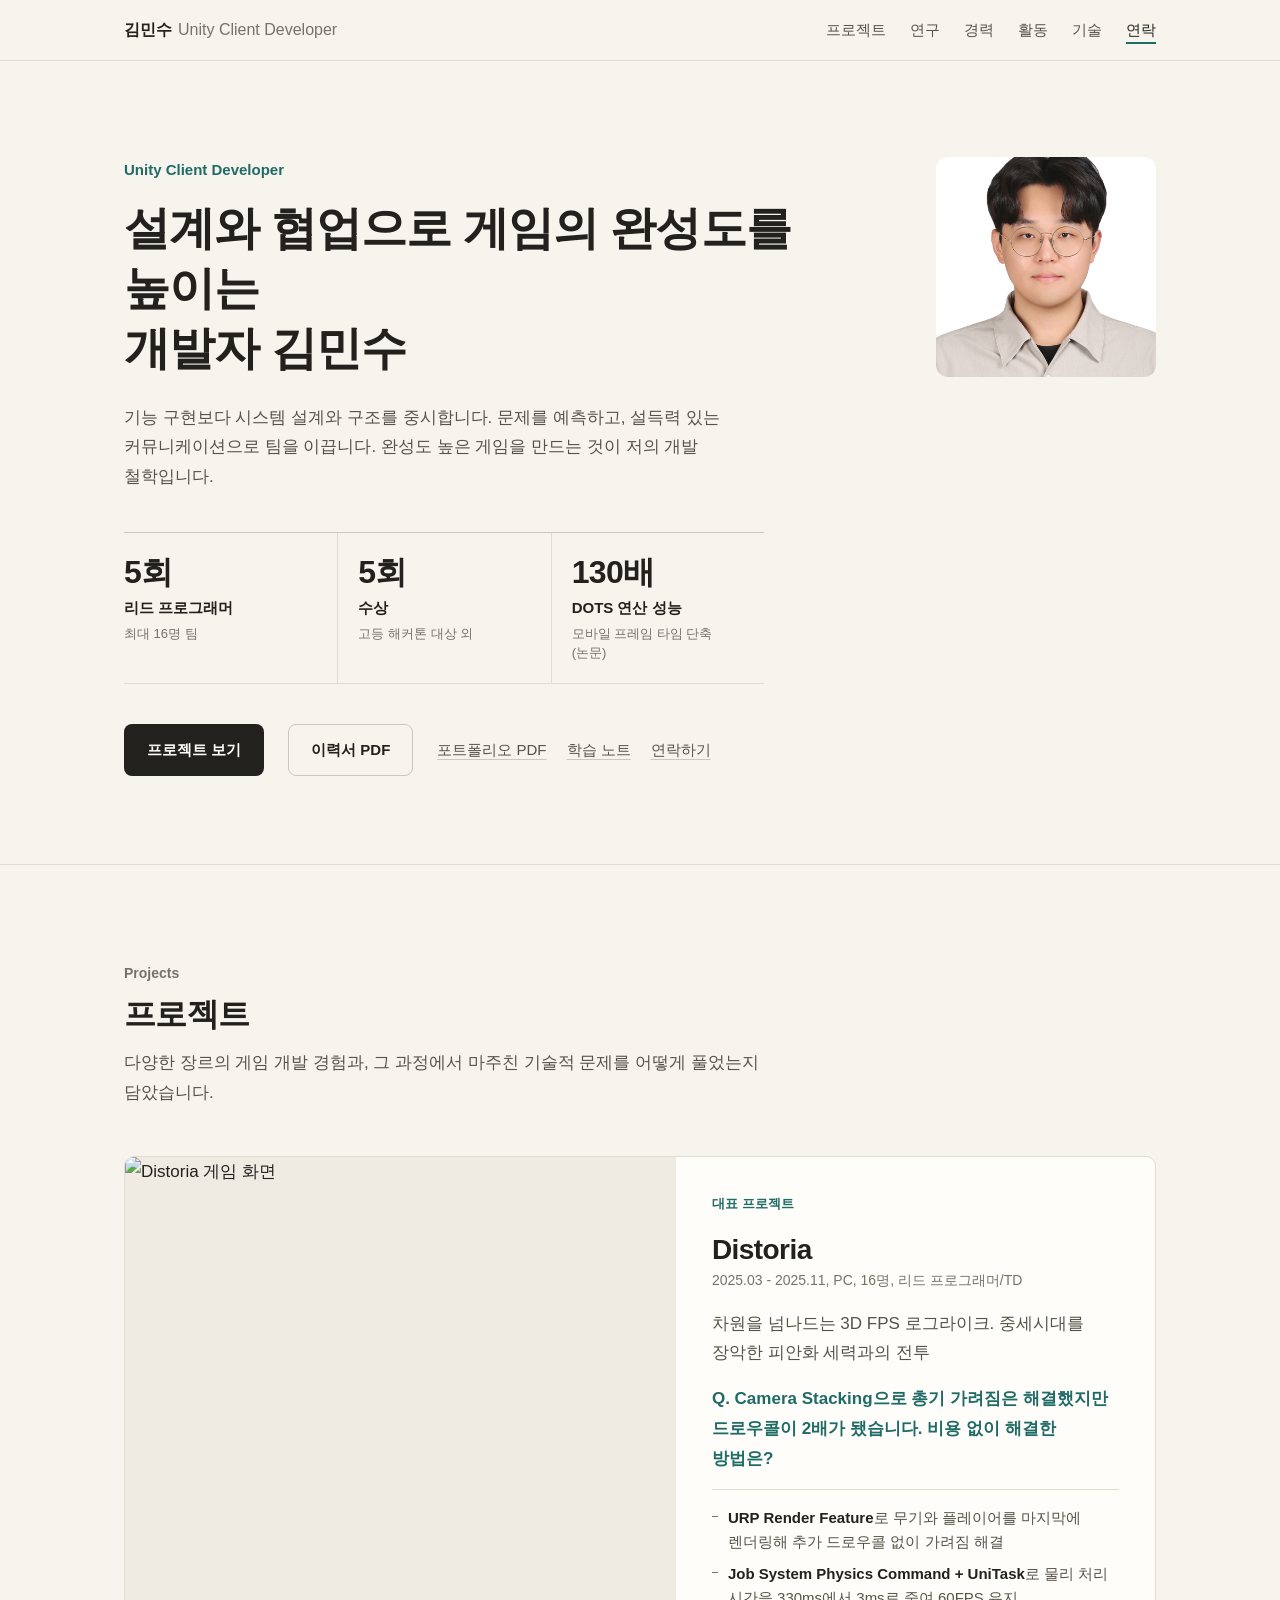
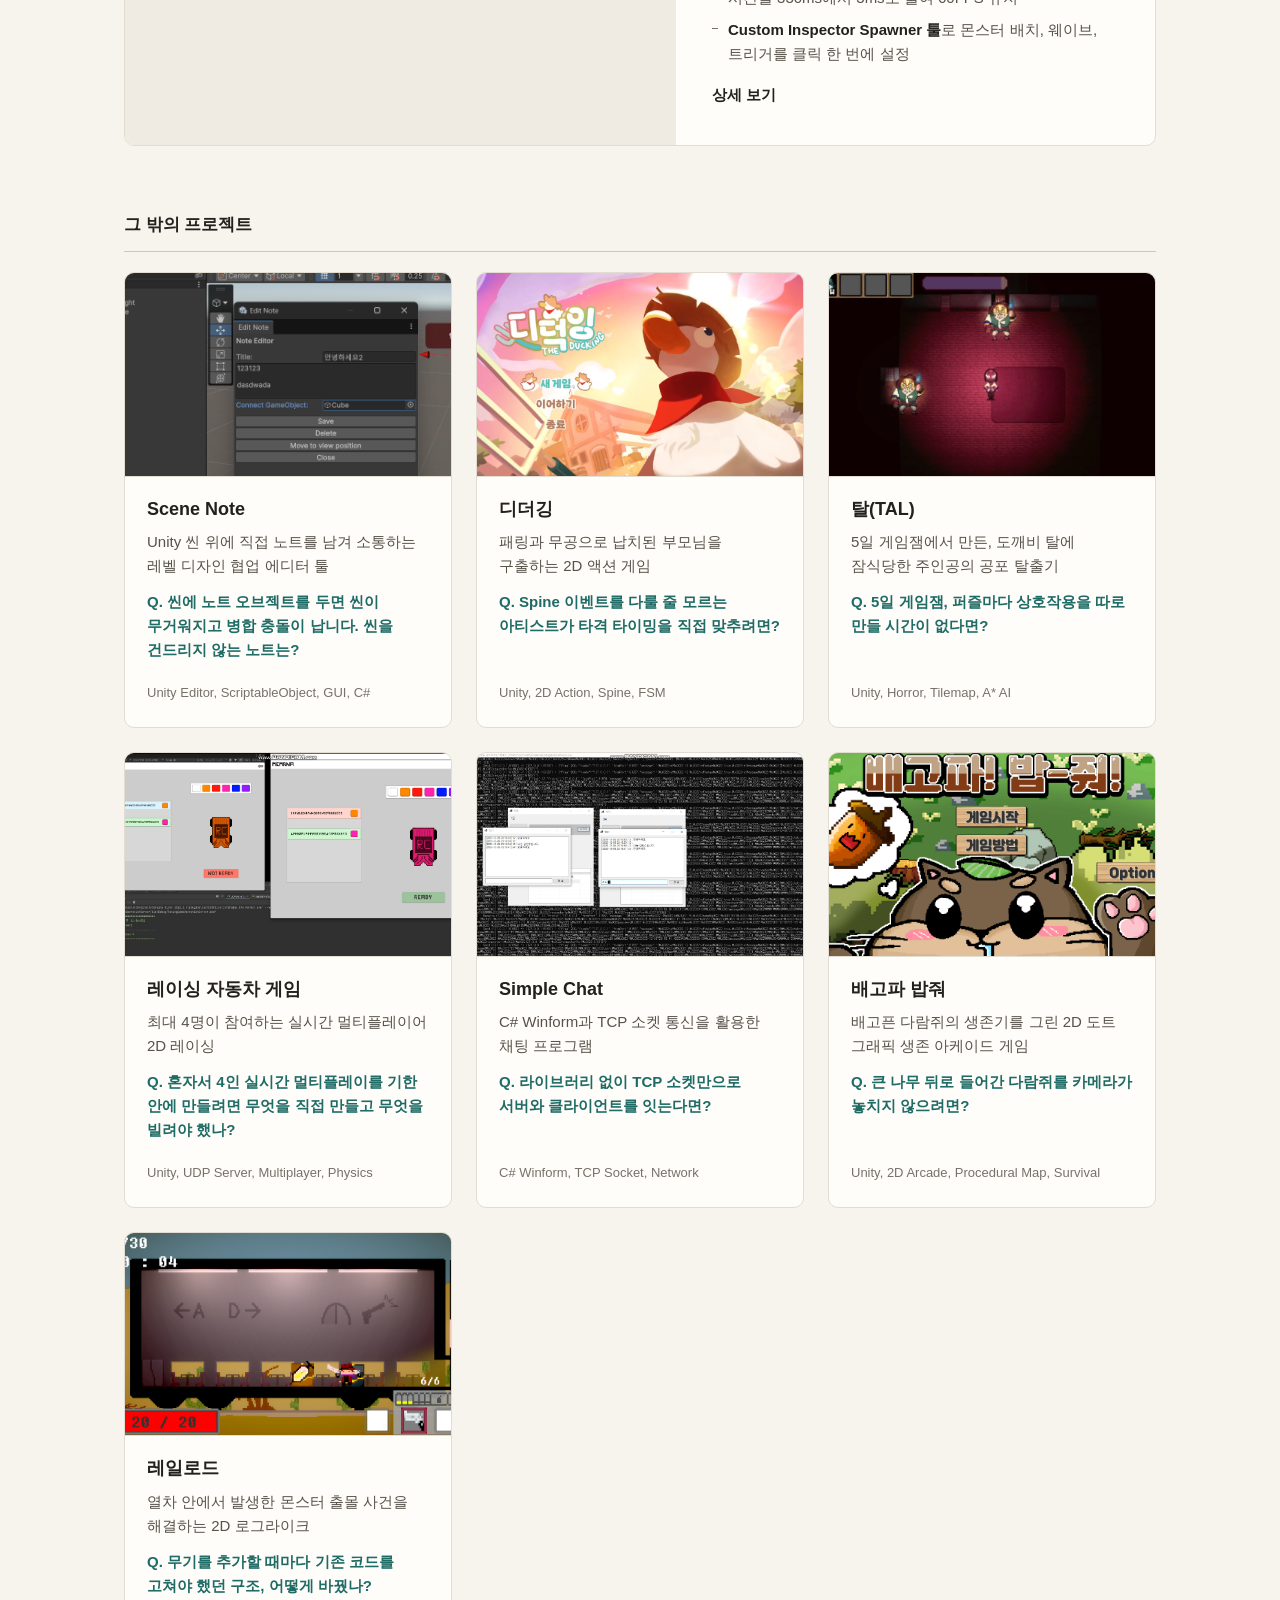
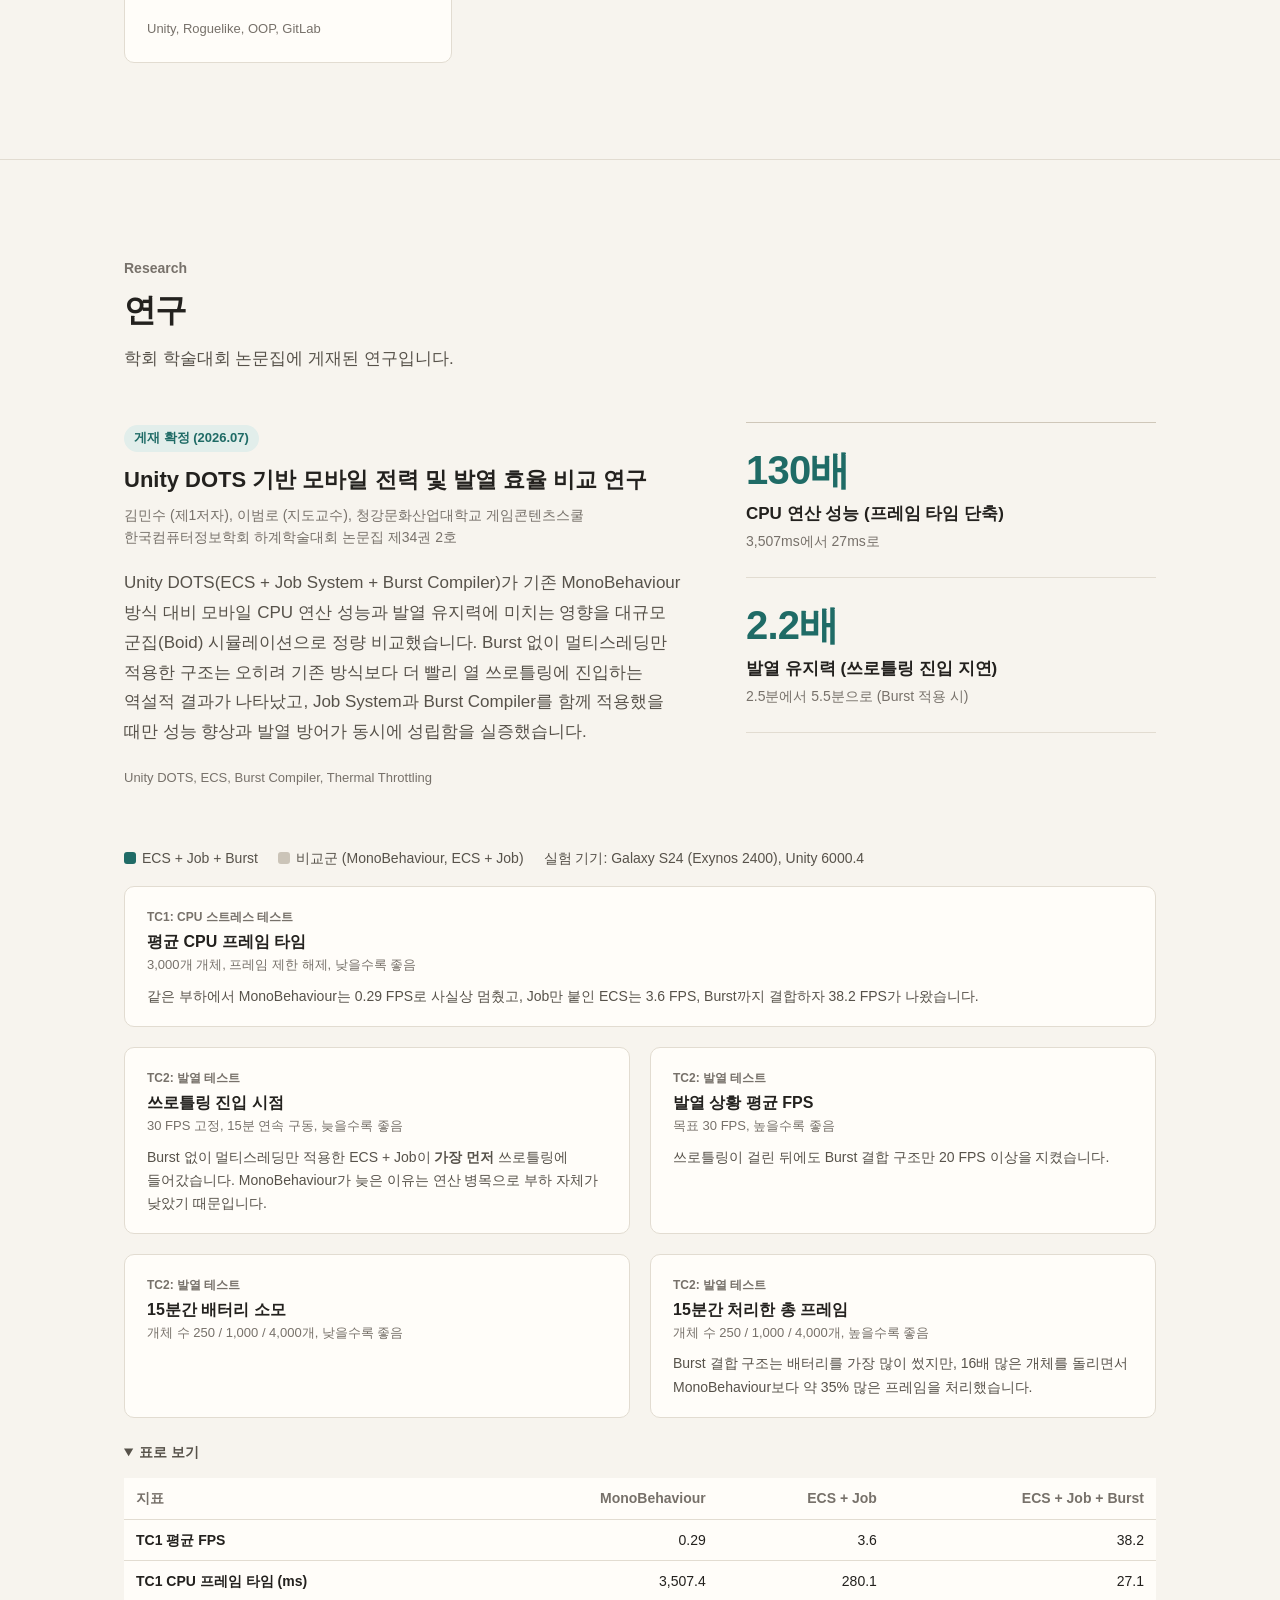
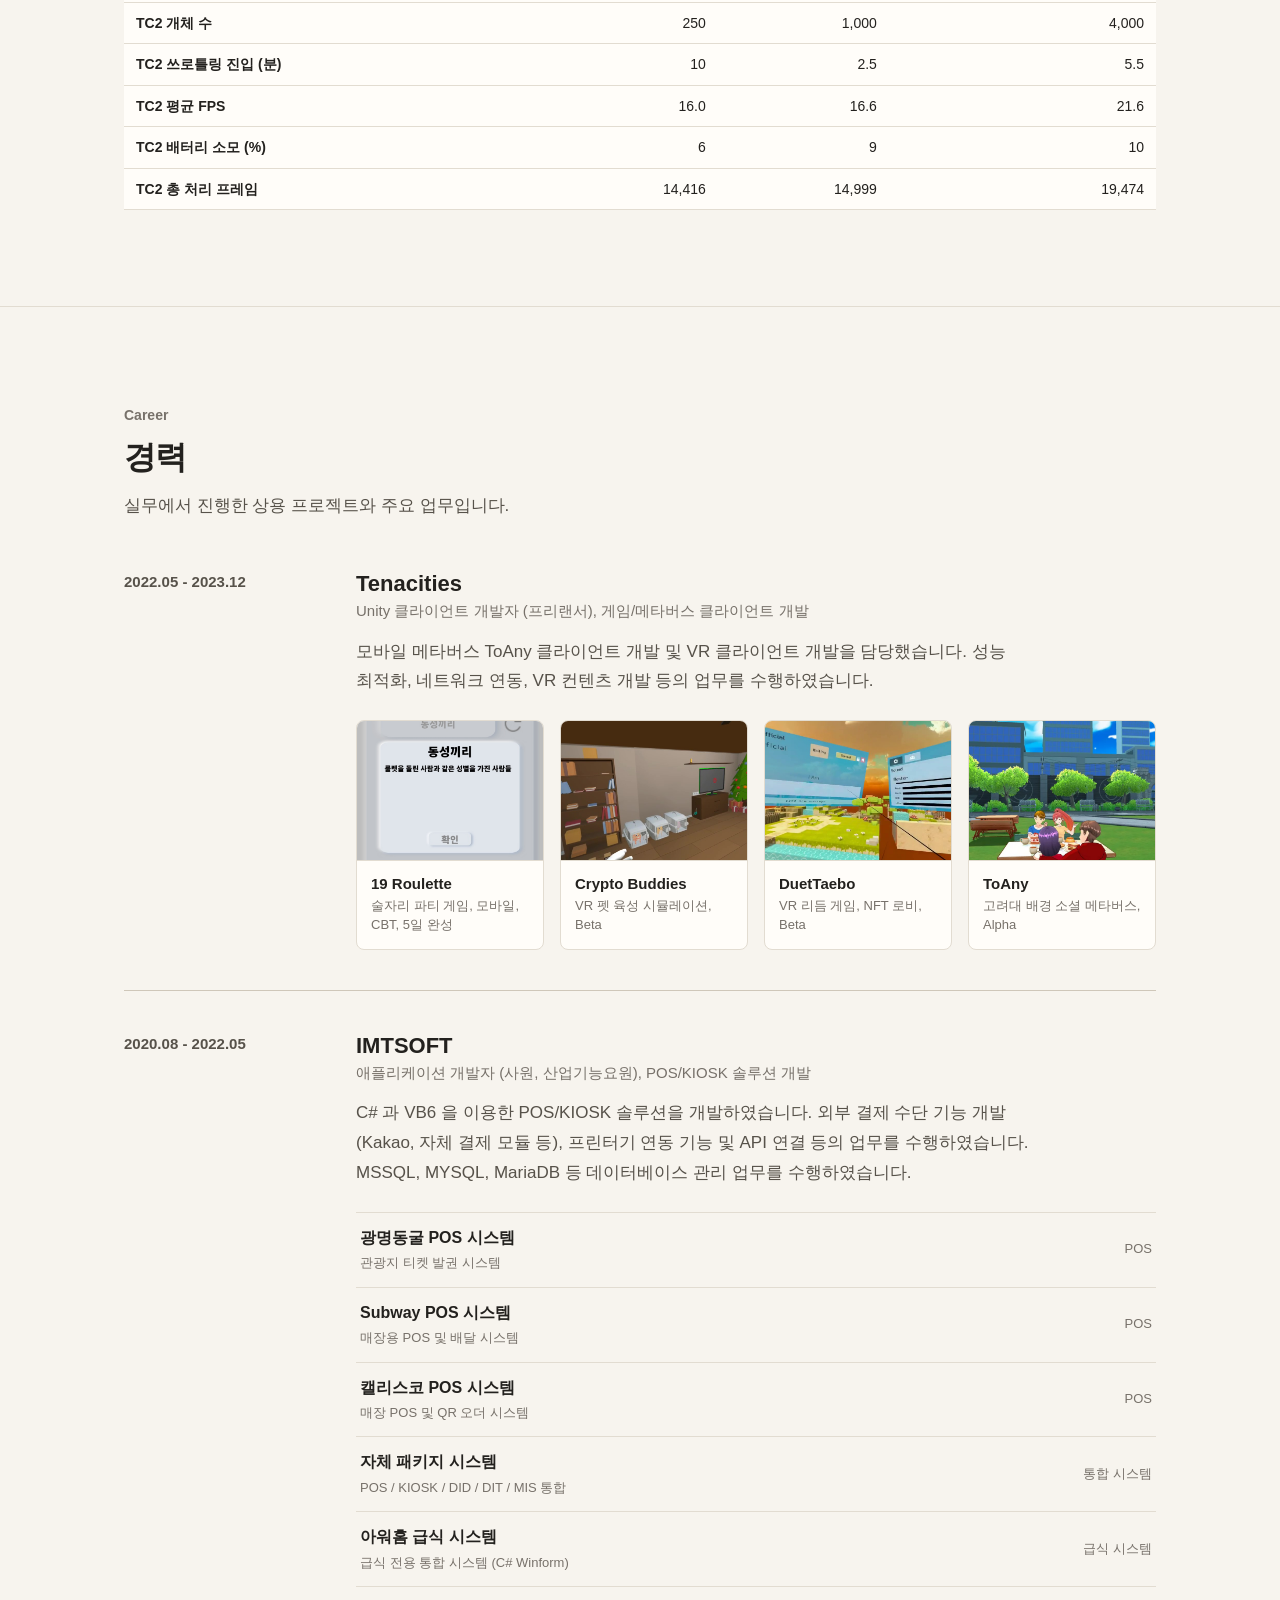
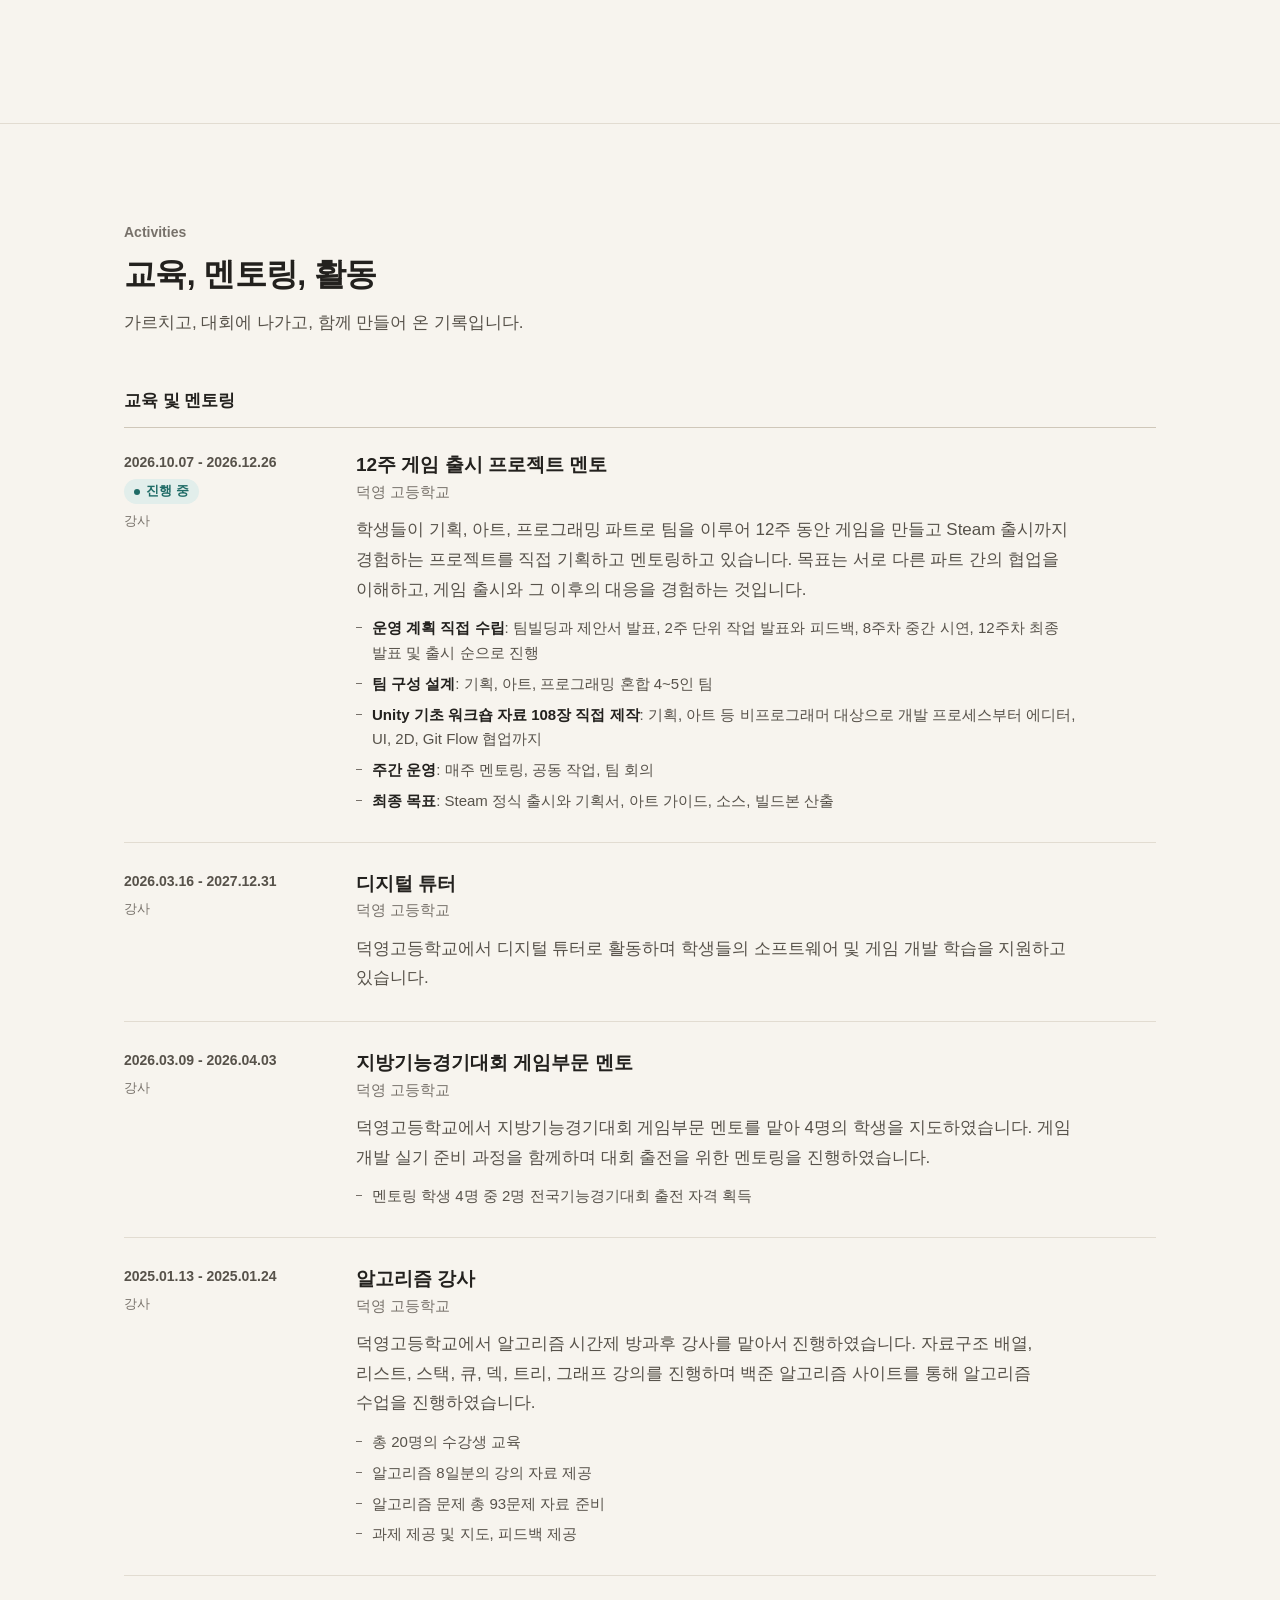
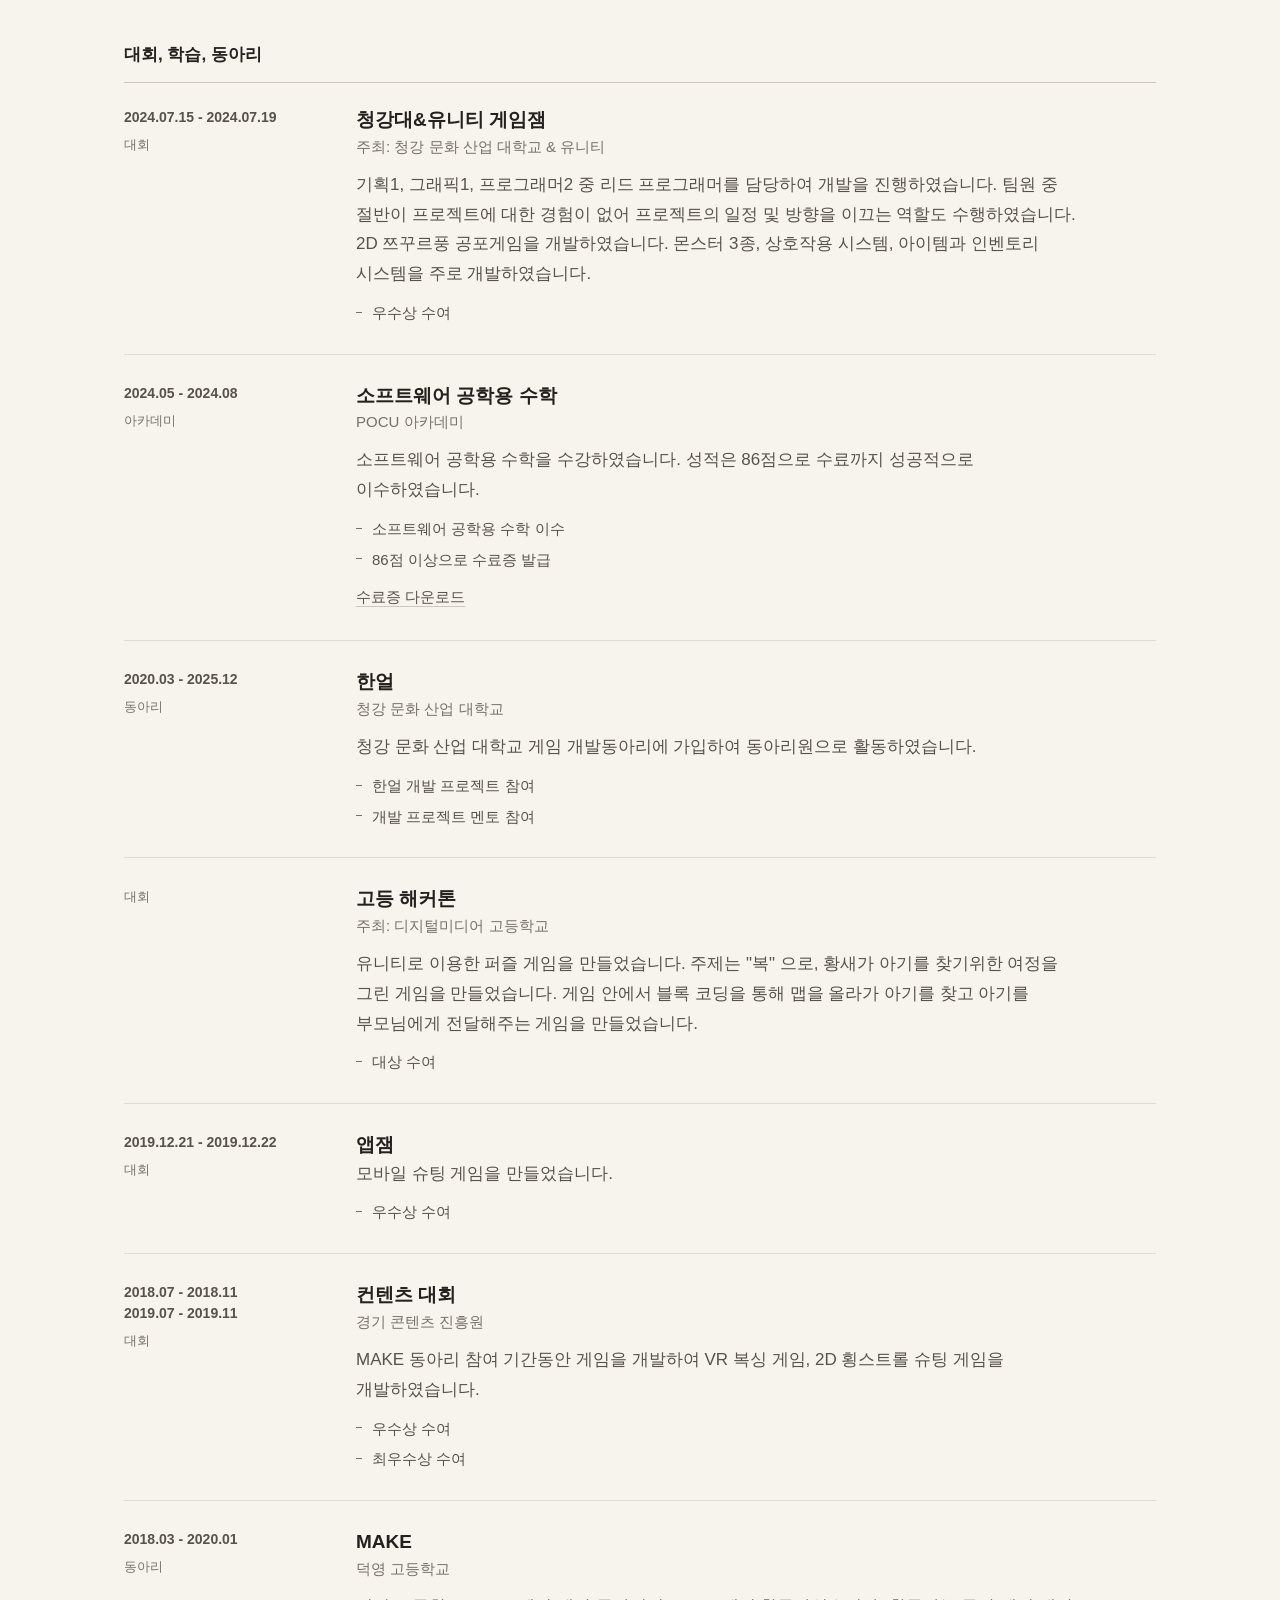
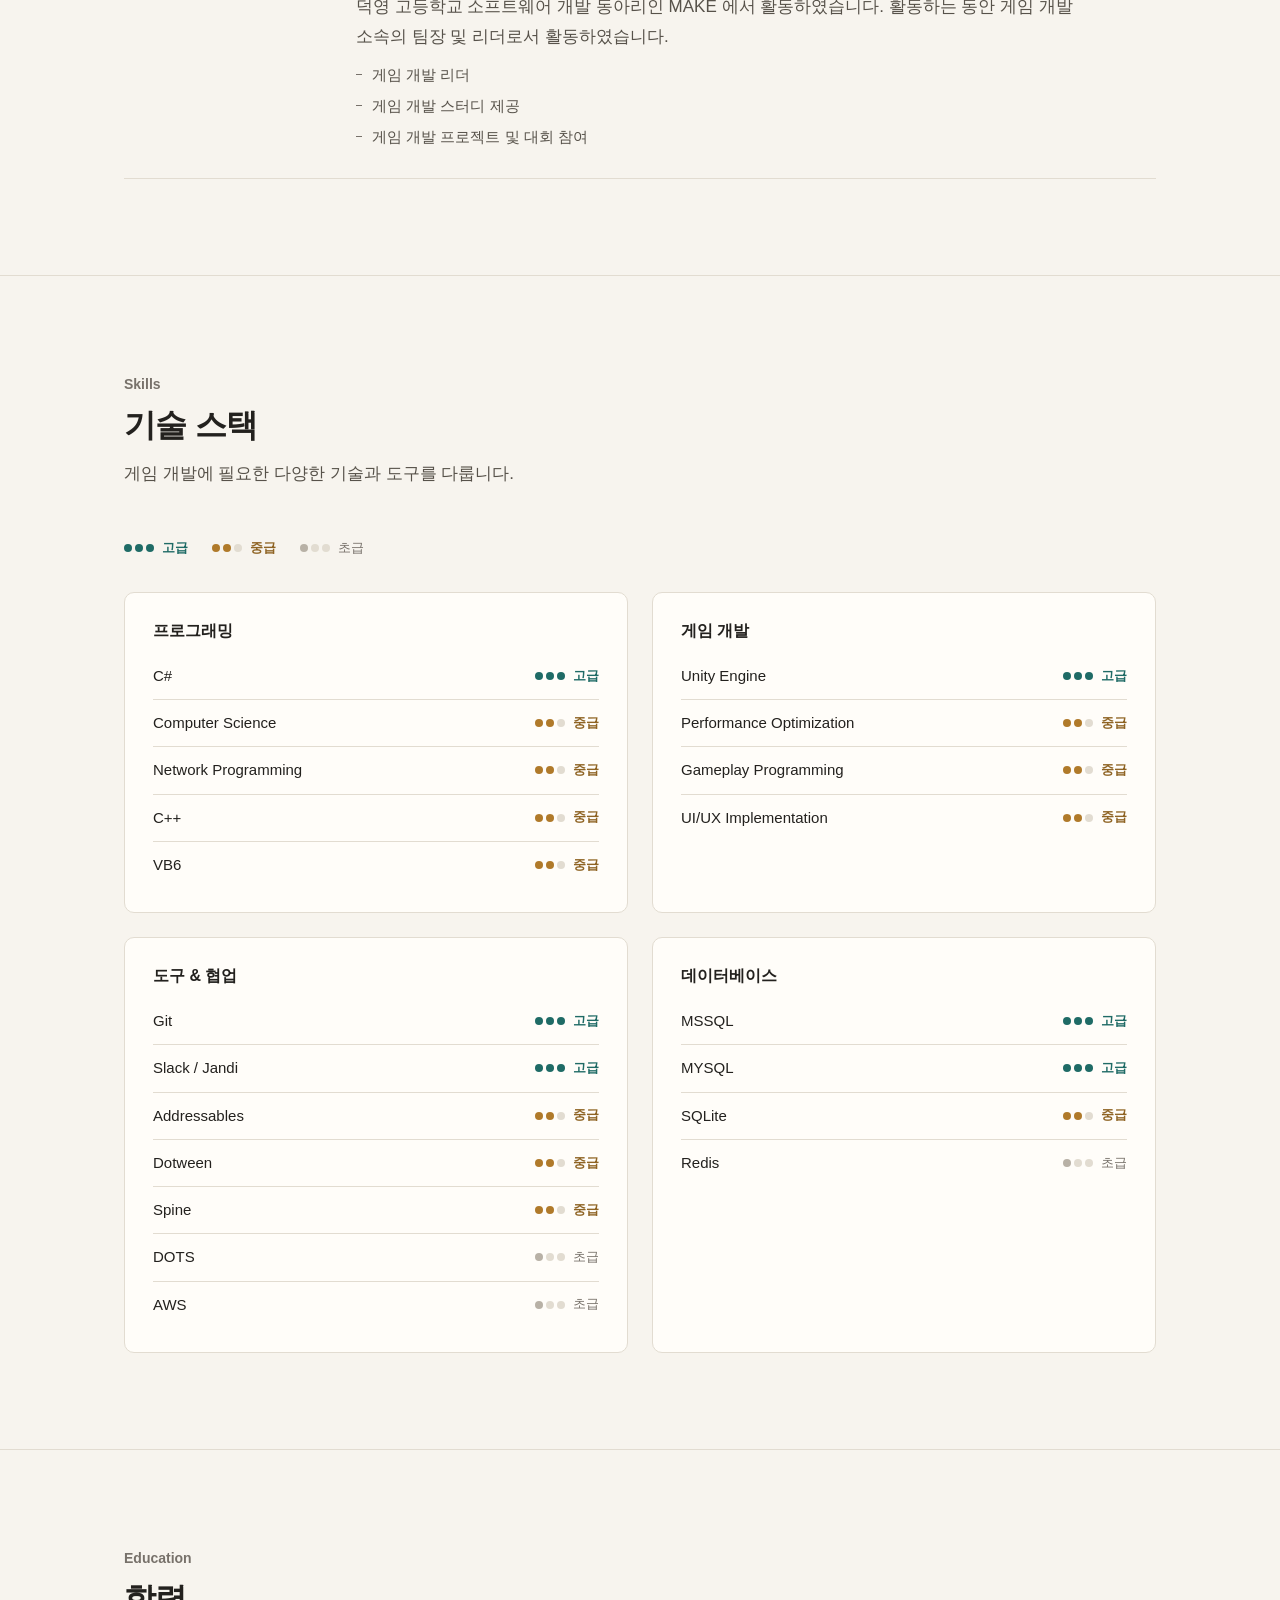
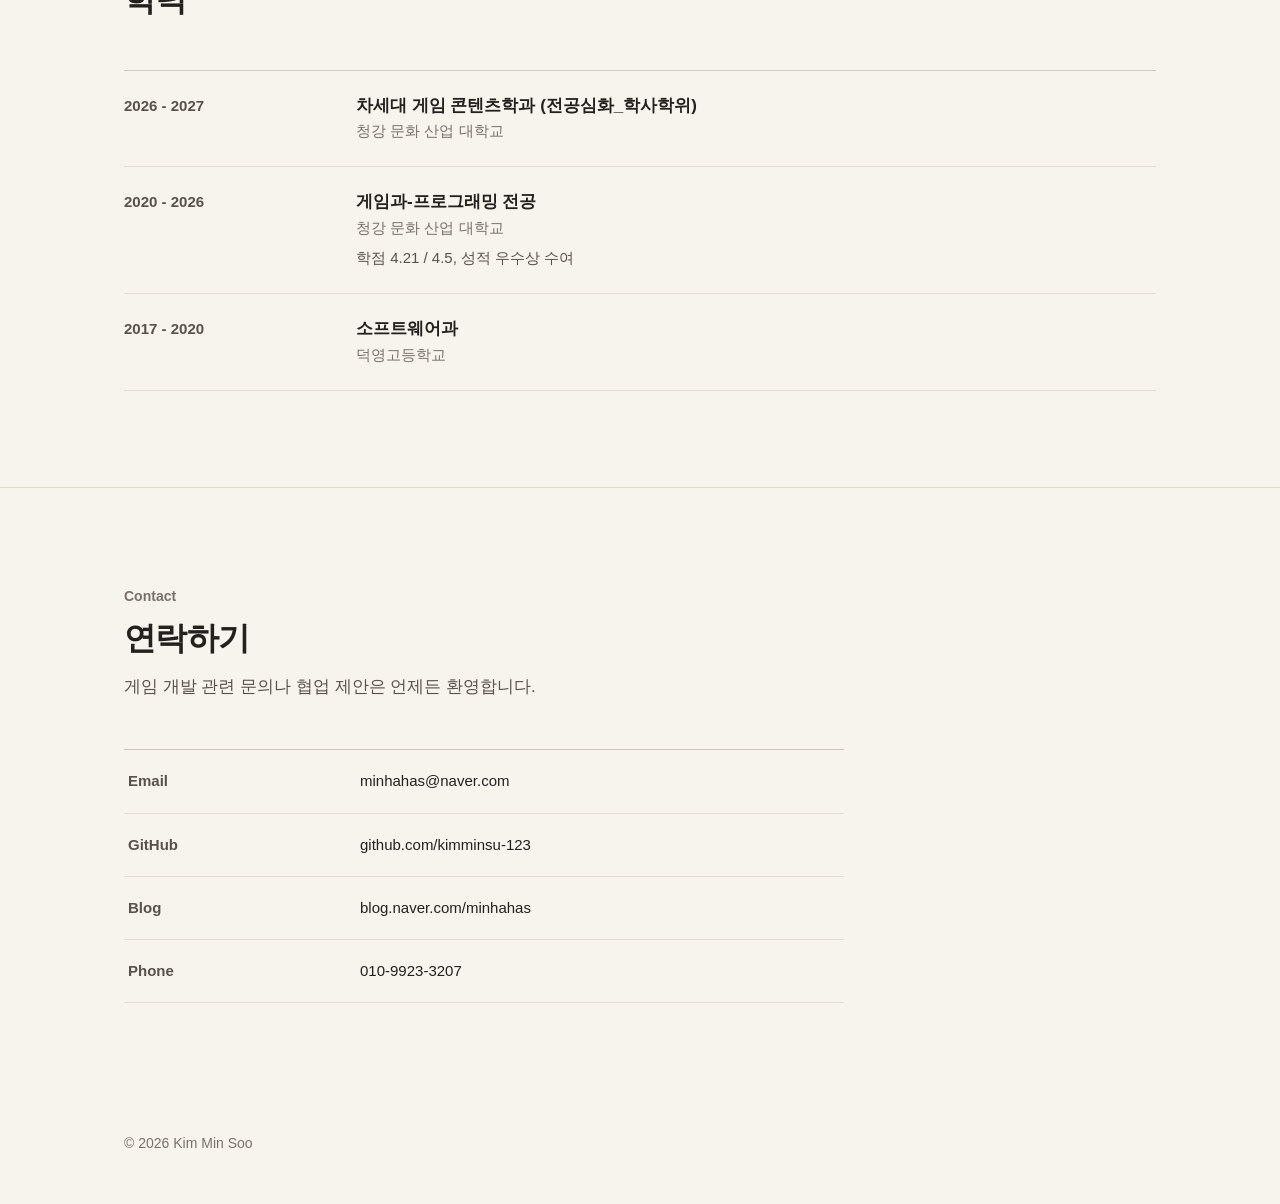
==== commit 1fd2f4e5: "feat(portfolio): GoatCounter 방문자 통계 추가 Co-Authored-By: Claude Opus 5.5 <noreply@anthropic.com>" ====
--- a/index.html
+++ b/index.html
@@ -2673,5 +2673,7 @@
 
         document.querySelectorAll('main section[id]').forEach(s => navObserver.observe(s));
     </script>
+    <script data-goatcounter="https://kms-web-dev.goatcounter.com/count"
+            async src="//gc.zgo.at/count.js"></script>
 </body>
 </html>
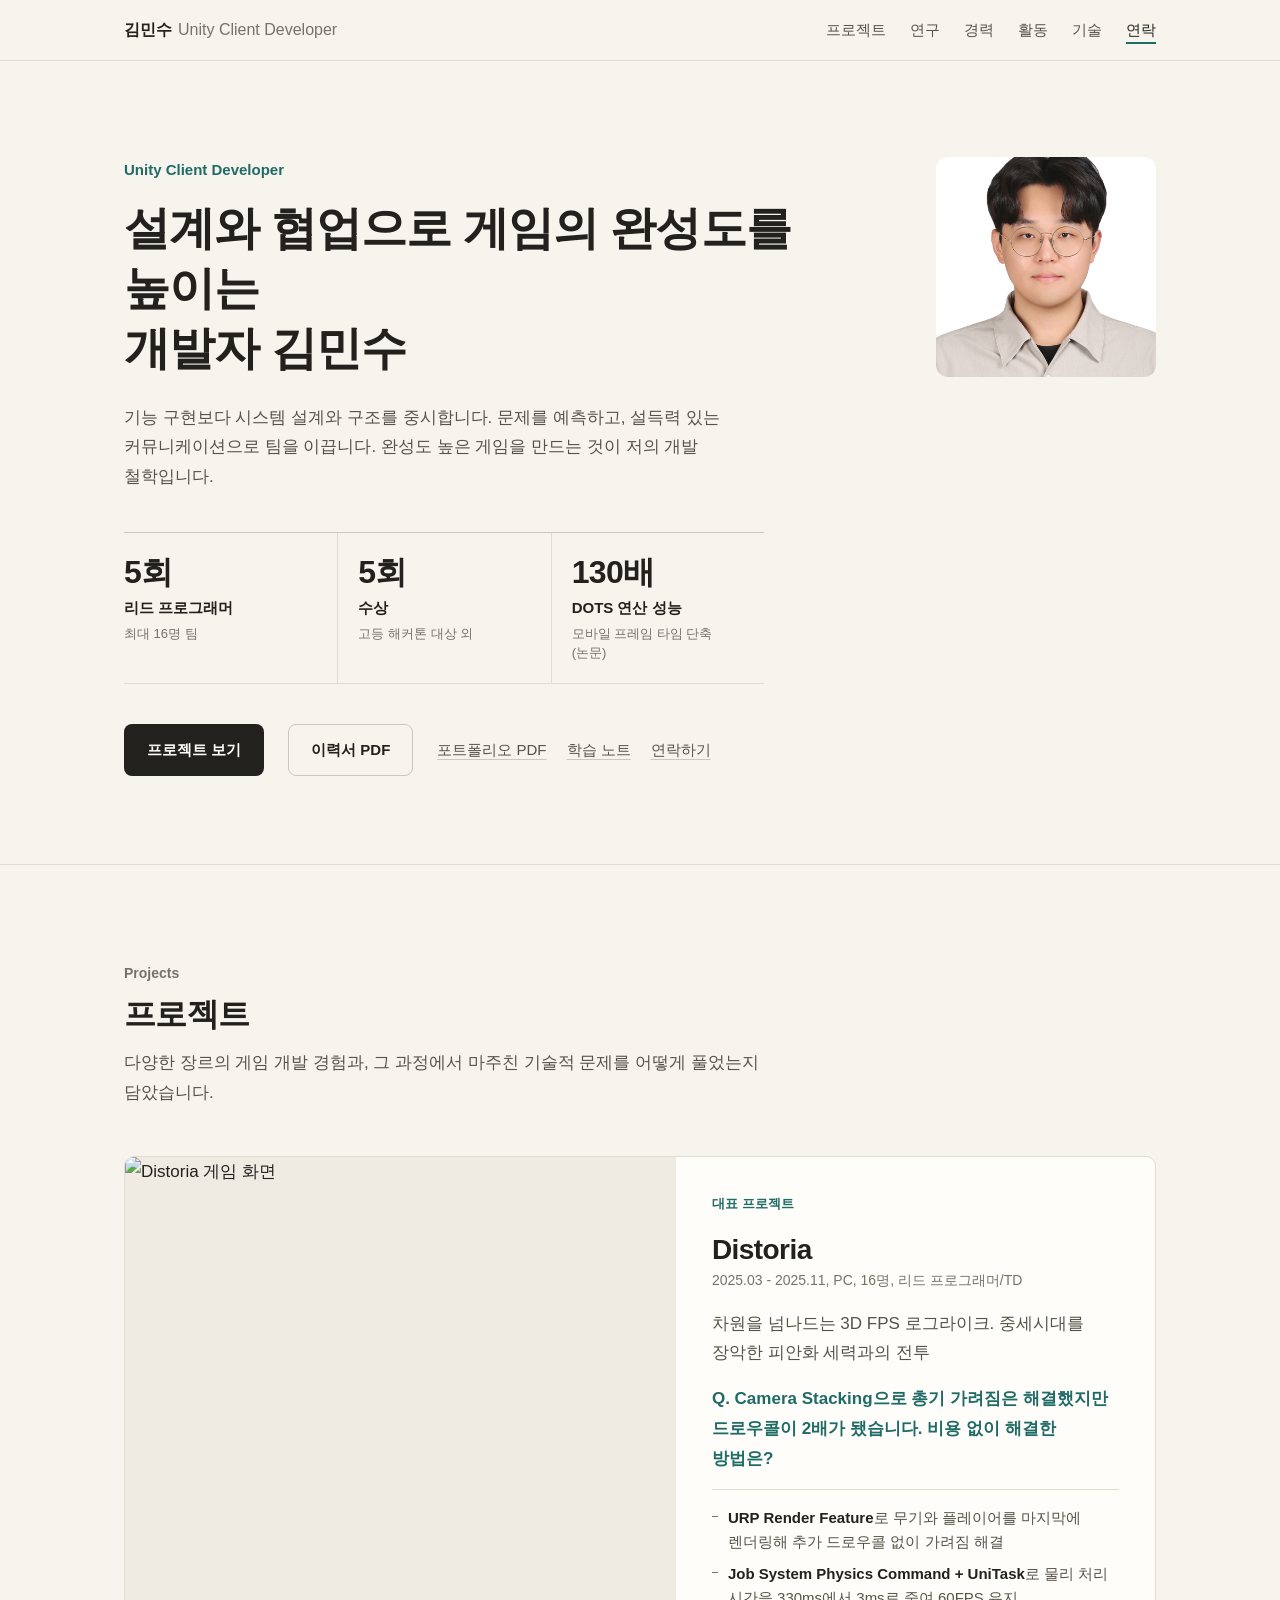
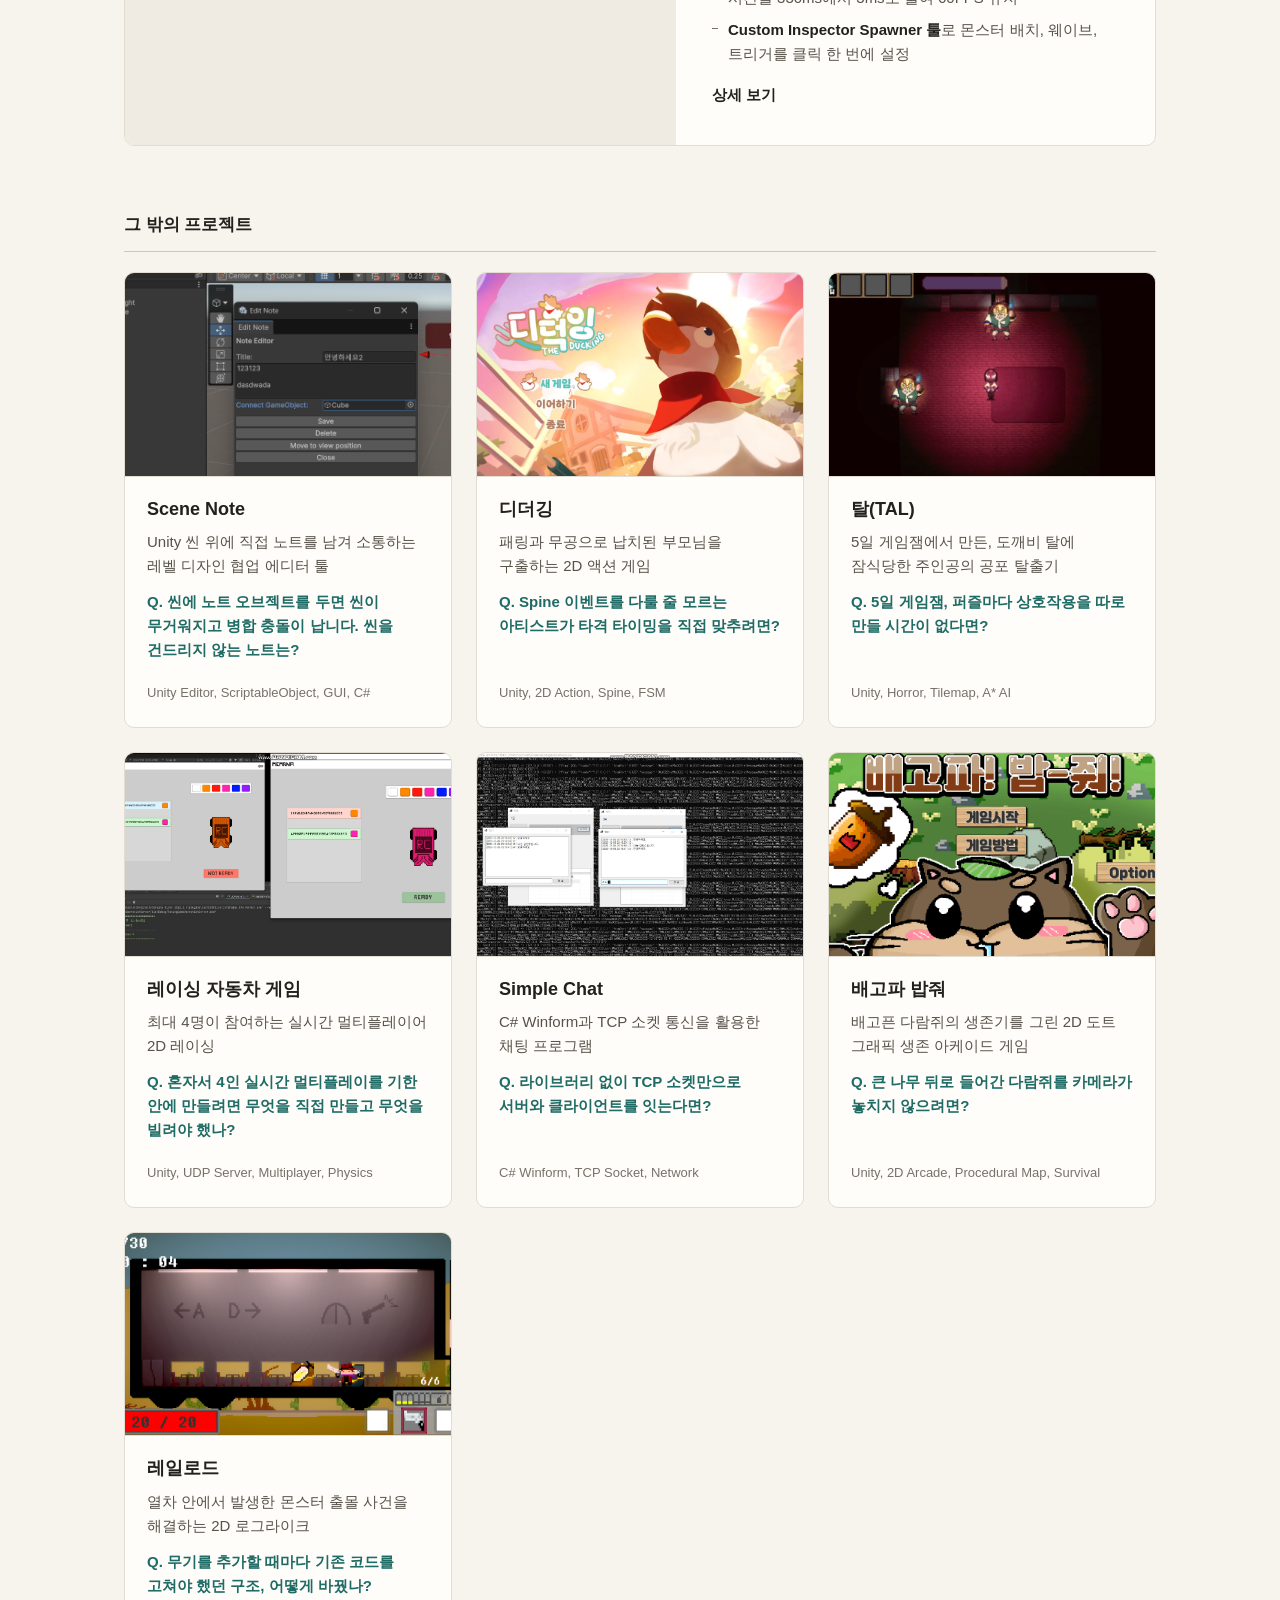
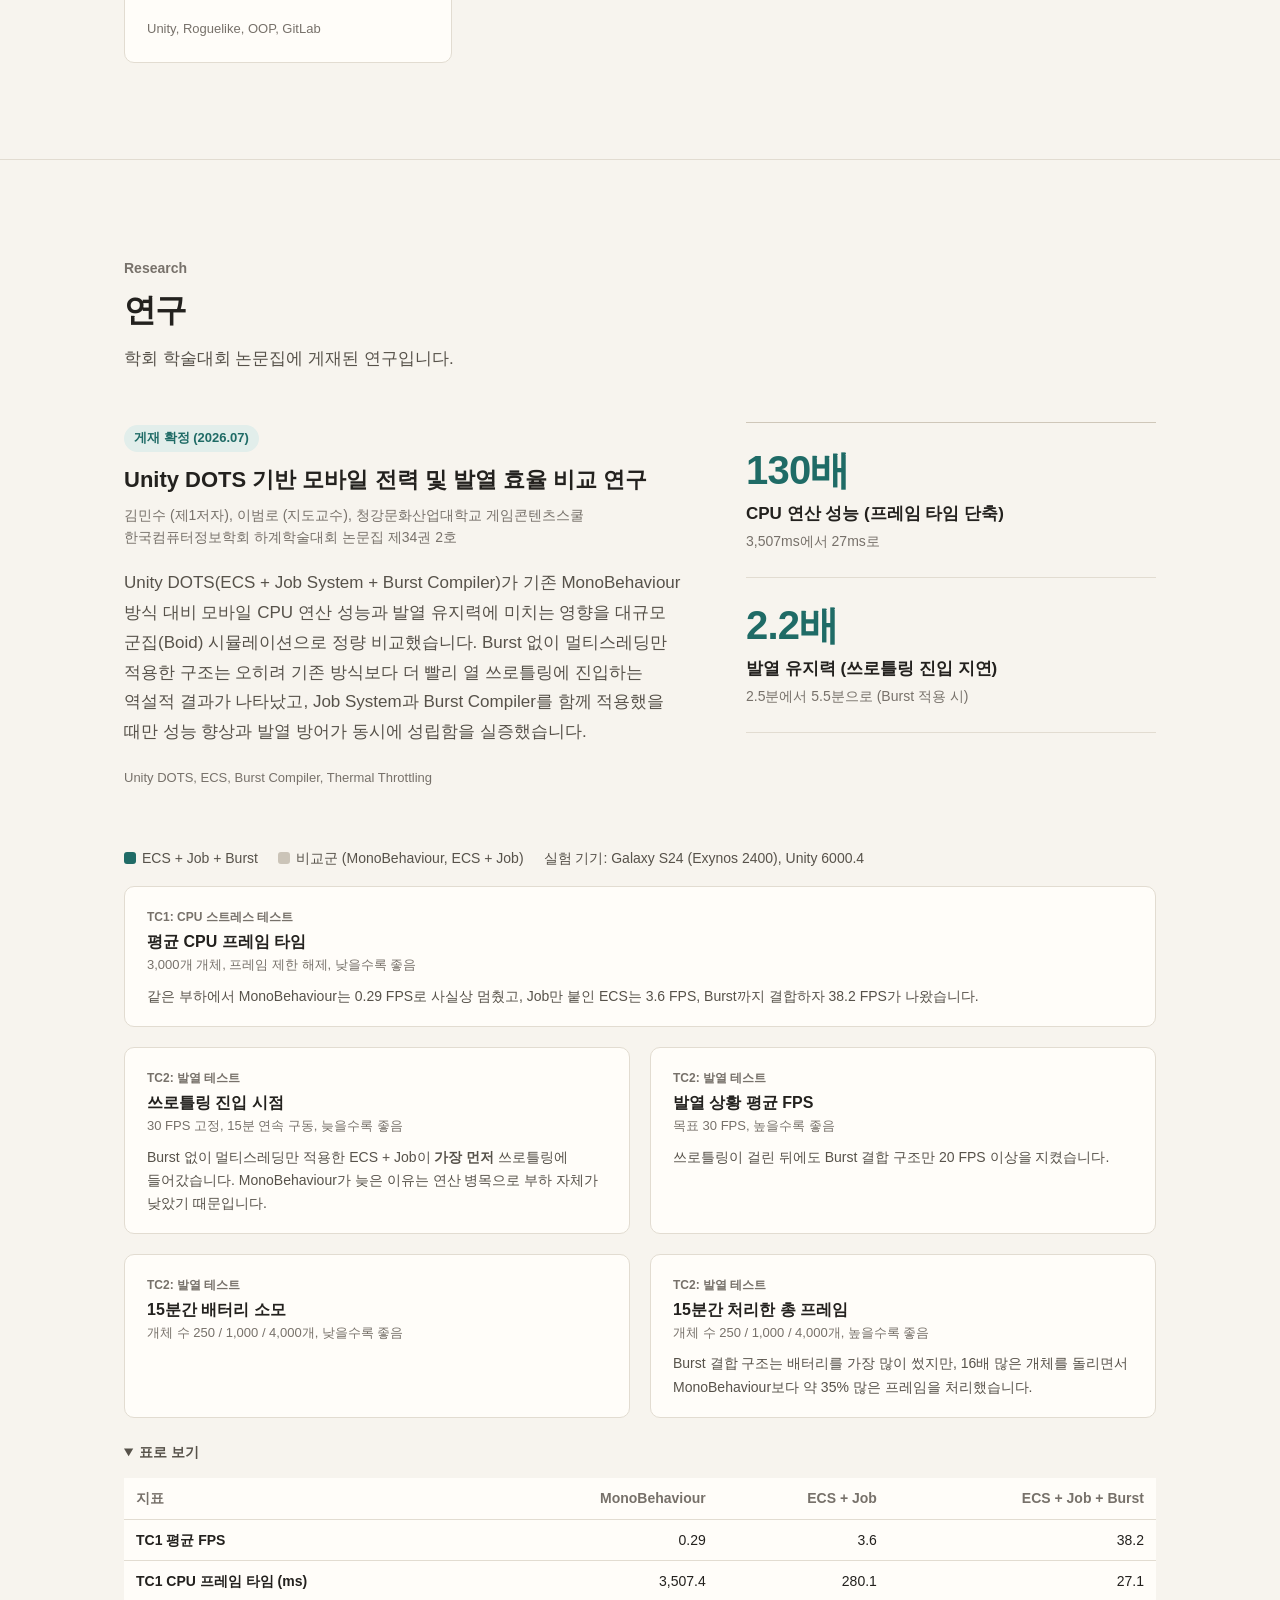
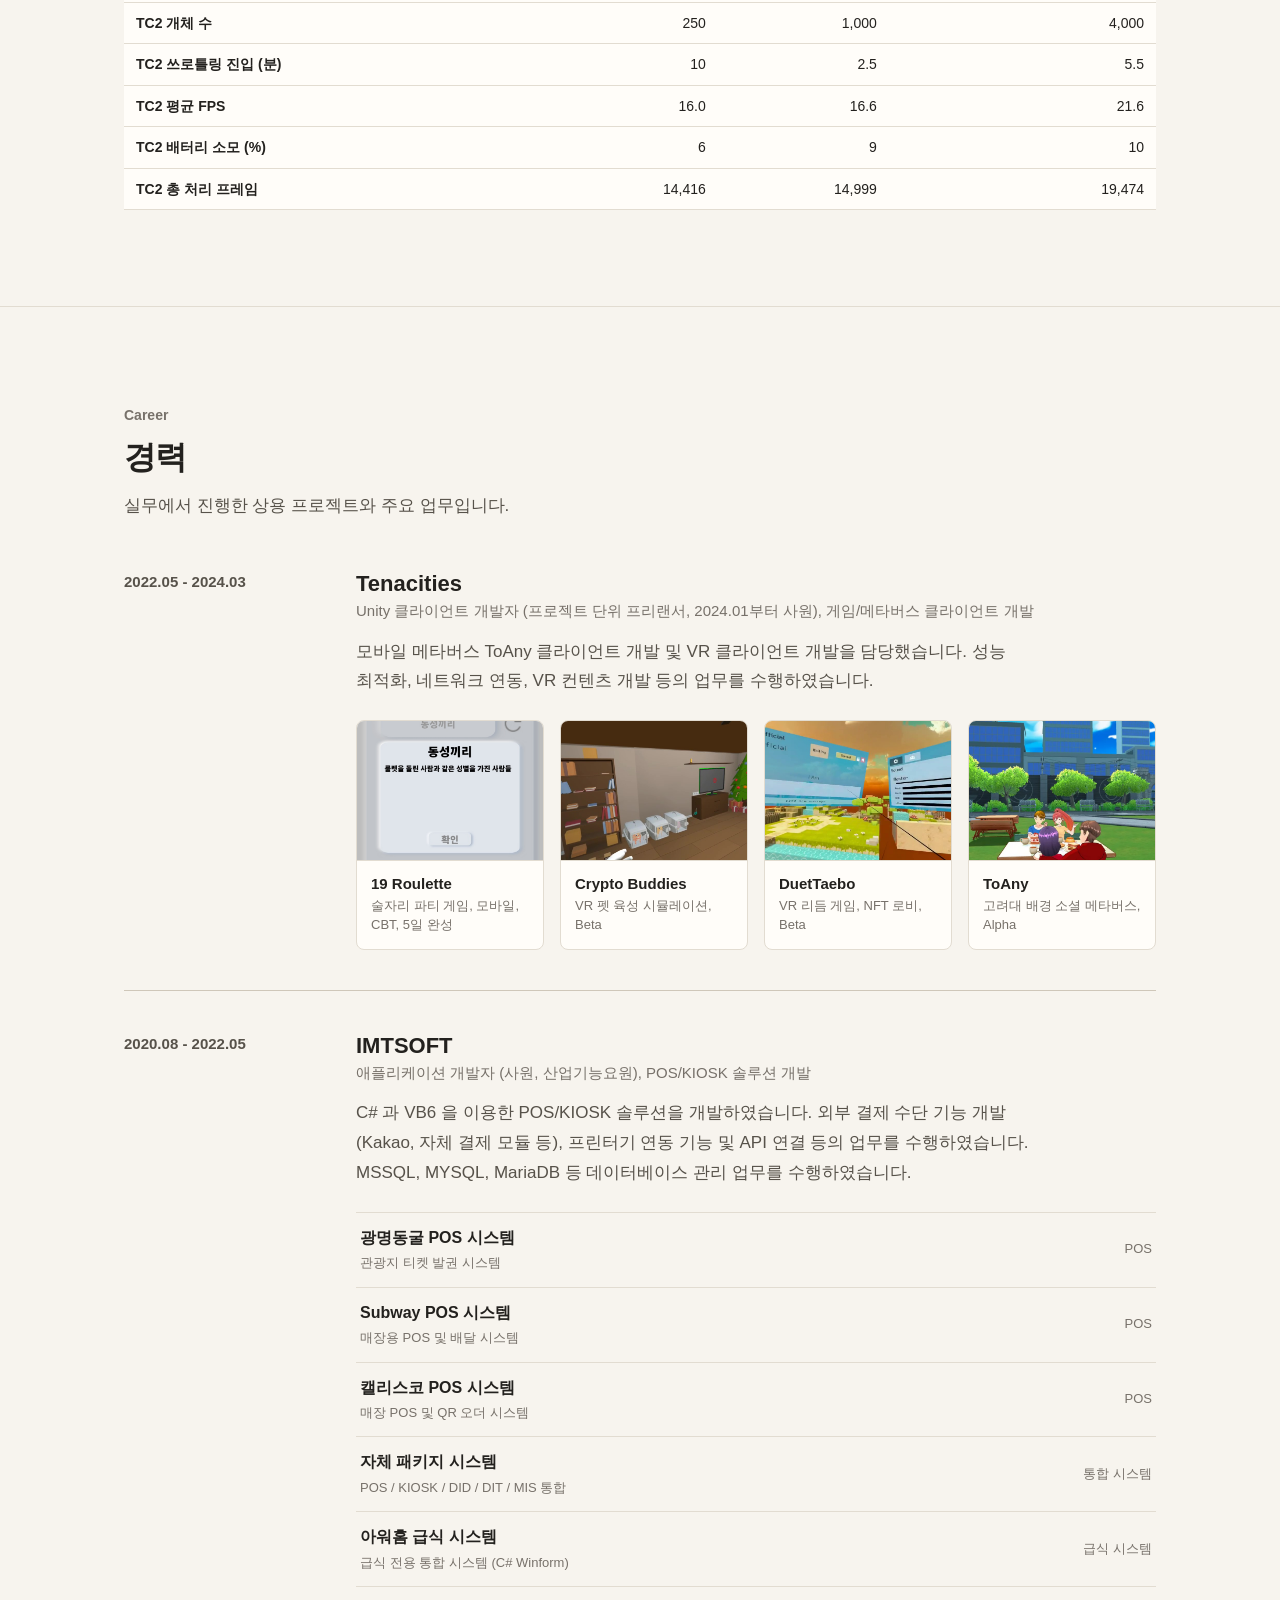
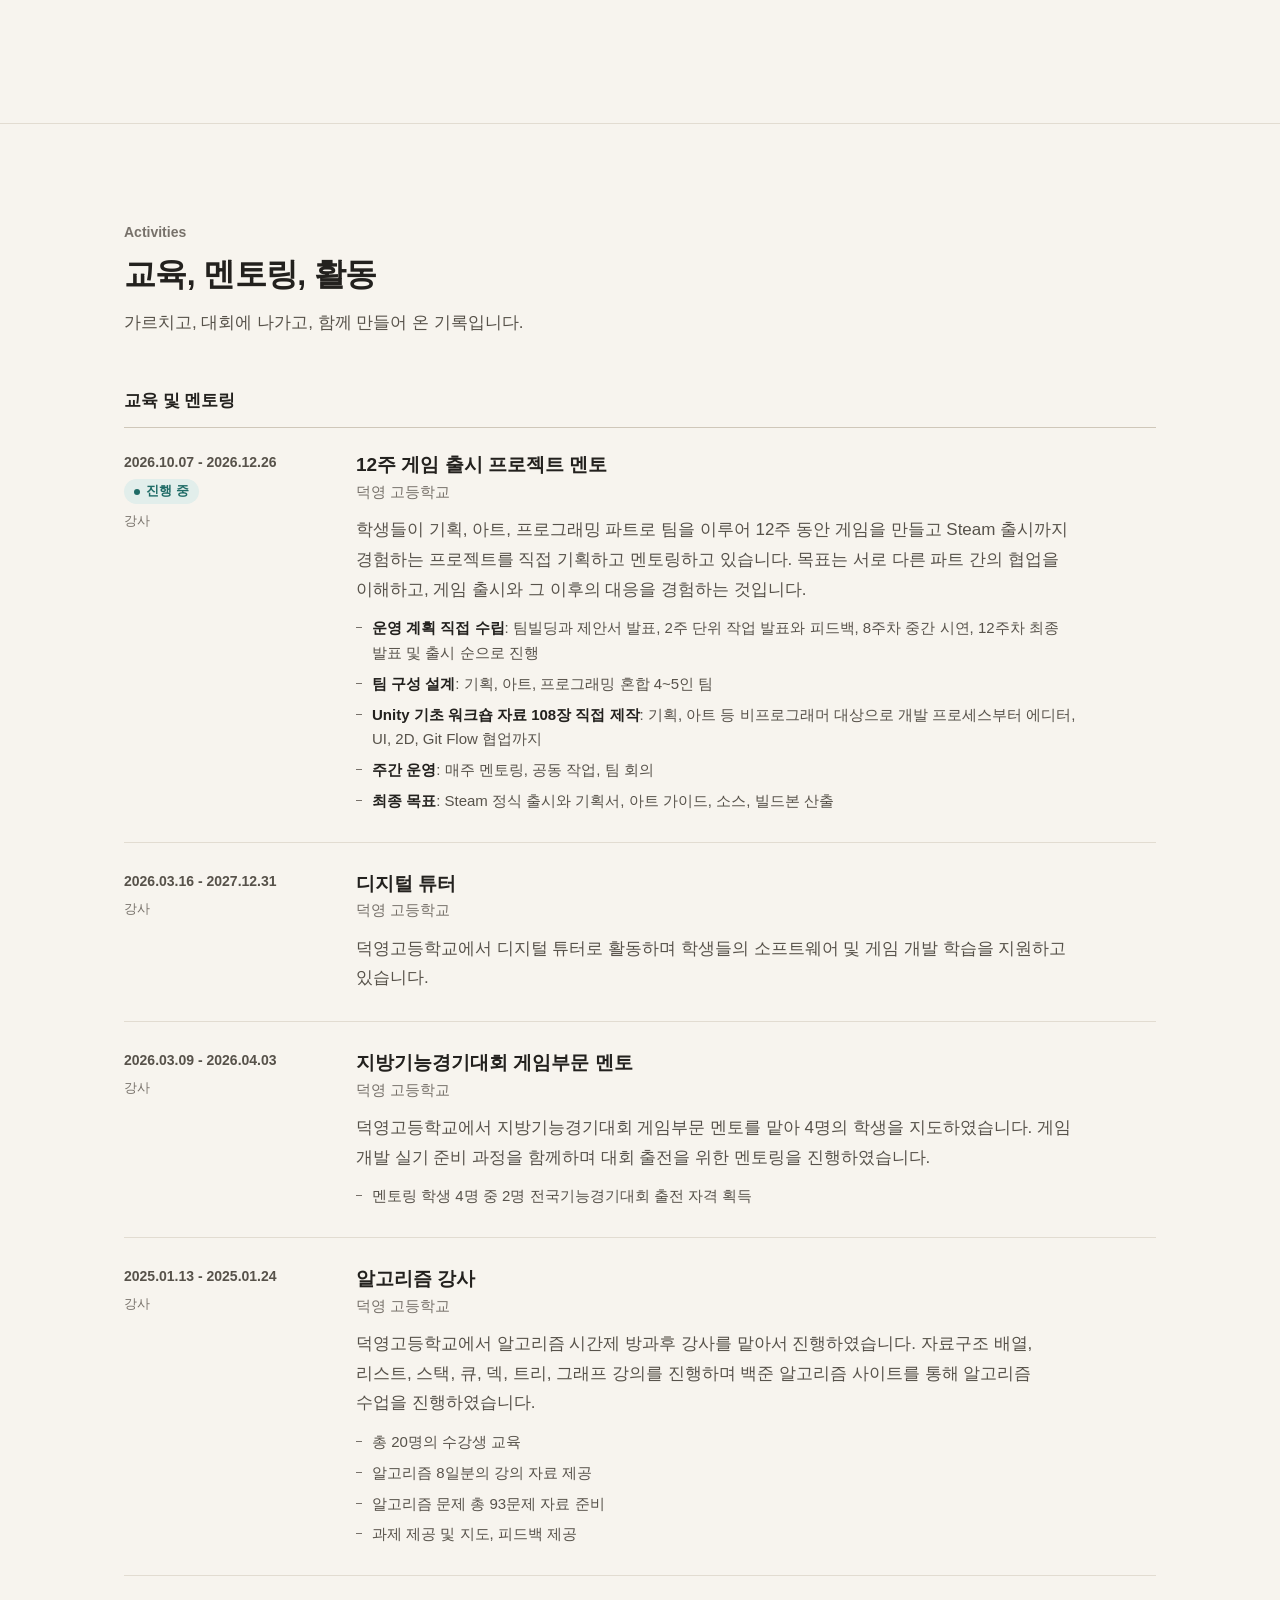
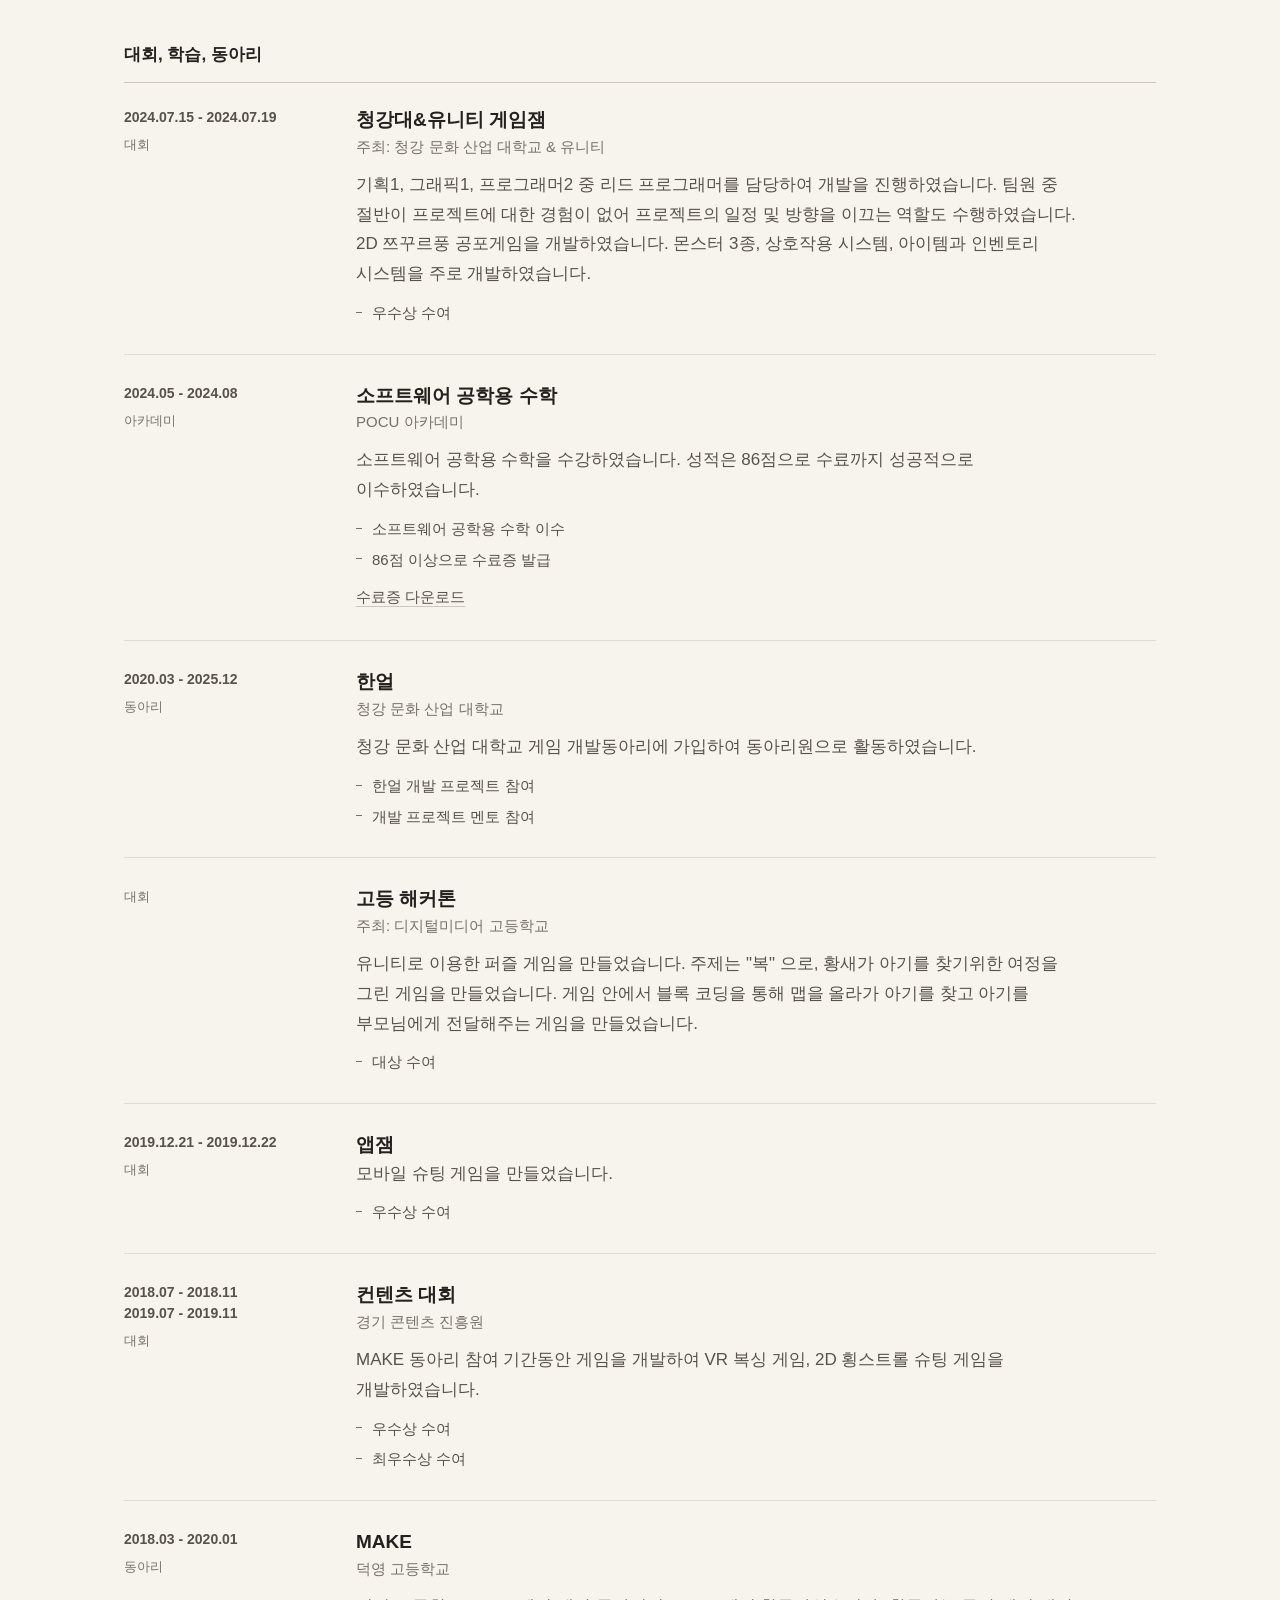
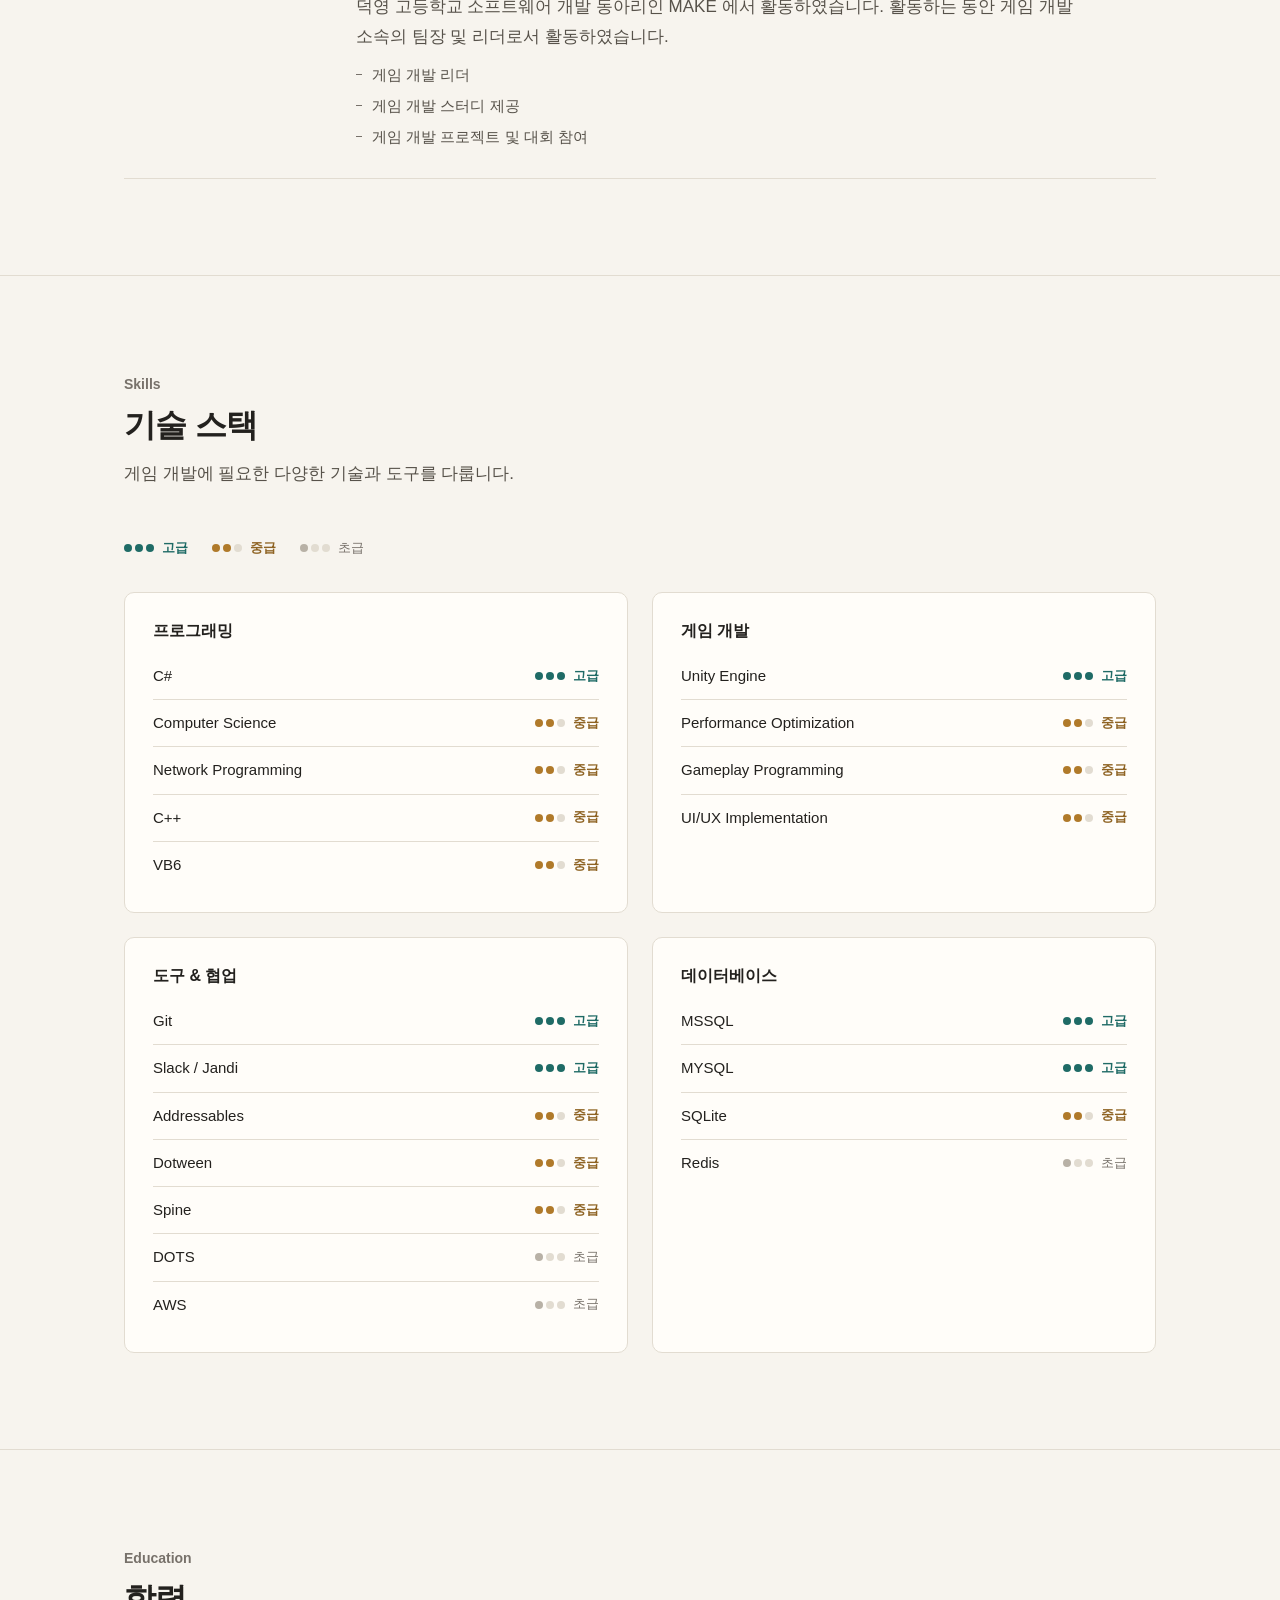
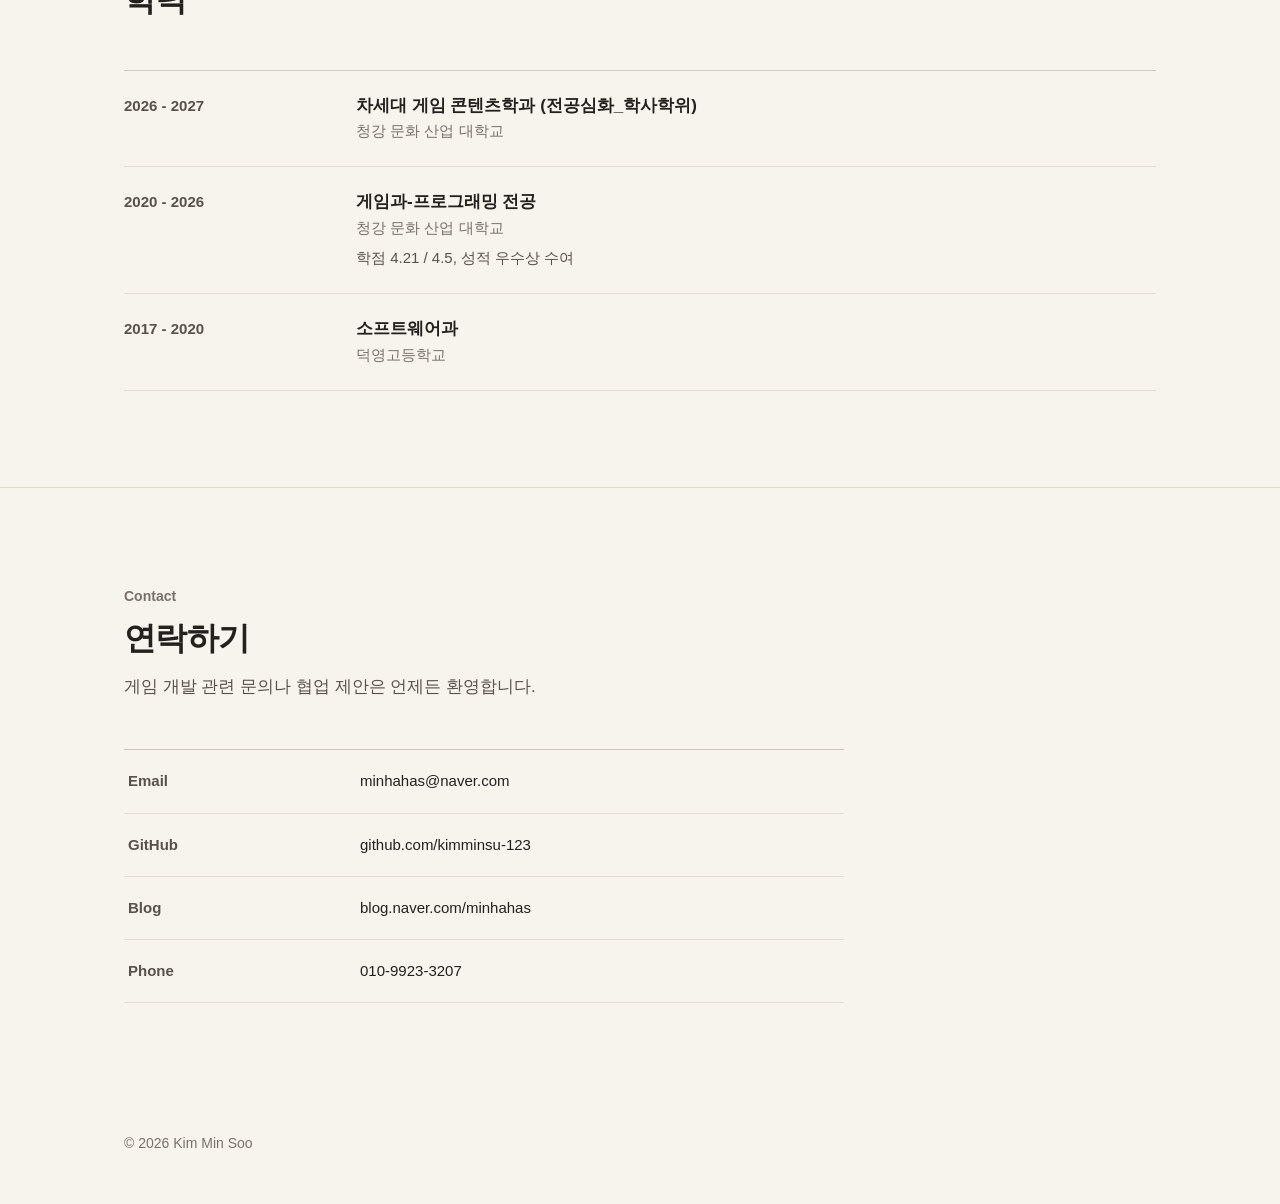
==== commit 219fe800: "fix(portfolio): Tenacities 경력 기간 및 이력서 PDF를 실제 작업 기준으로 갱신 Co-Authored-By: Claude Opus 5.5 <noreply@a" ====
--- a/index.html
+++ b/index.html
@@ -1909,10 +1909,10 @@
                 </div>
 
                 <article class="career fade-in">
-                    <div class="career-period num">2022.05 - 2023.12</div>
+                    <div class="career-period num">2022.05 - 2024.03</div>
                     <div>
                         <h3 class="career-company">Tenacities</h3>
-                        <p class="career-role">Unity 클라이언트 개발자 (프리랜서), 게임/메타버스 클라이언트 개발</p>
+                        <p class="career-role">Unity 클라이언트 개발자 (프로젝트 단위 프리랜서, 2024.01부터 사원), 게임/메타버스 클라이언트 개발</p>
                         <p class="career-description">
                             모바일 메타버스 ToAny 클라이언트 개발 및 VR 클라이언트 개발을 담당했습니다.
                             성능 최적화, 네트워크 연동, VR 컨텐츠 개발 등의 업무를 수행하였습니다.
